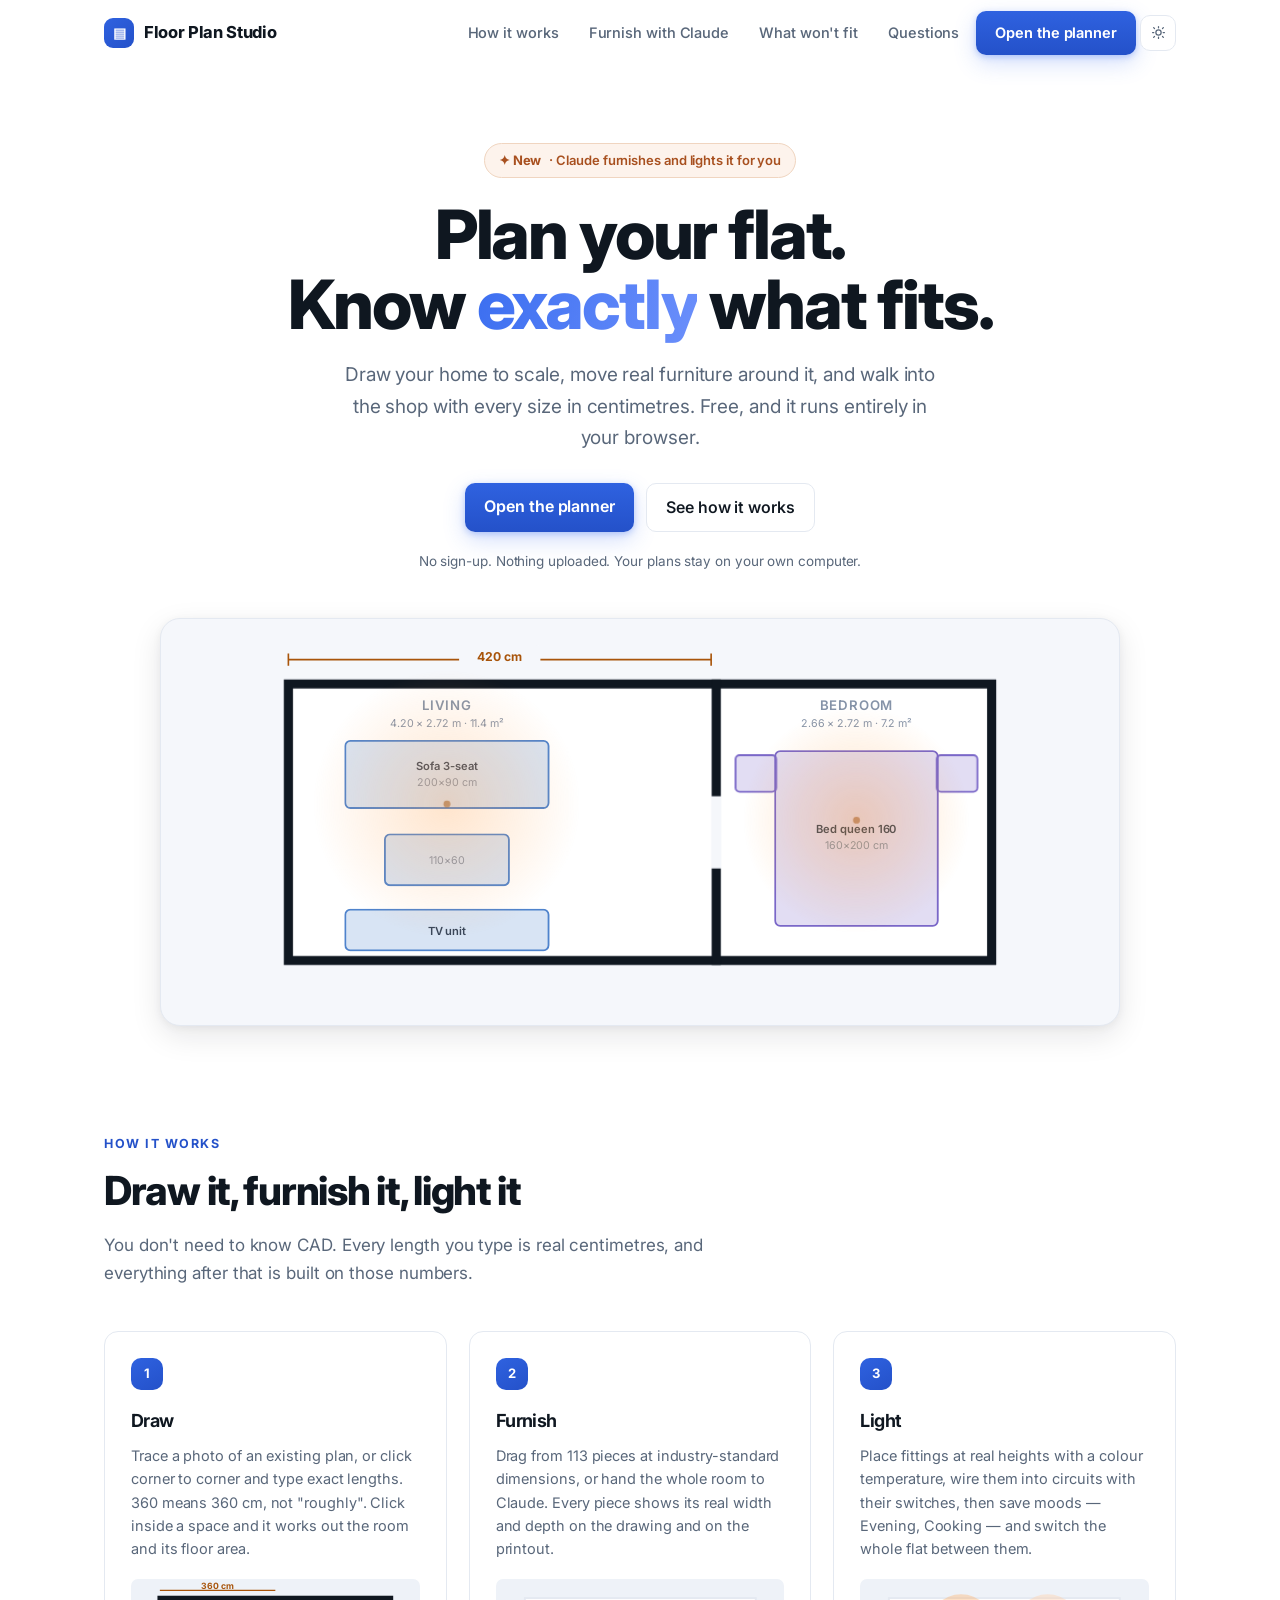
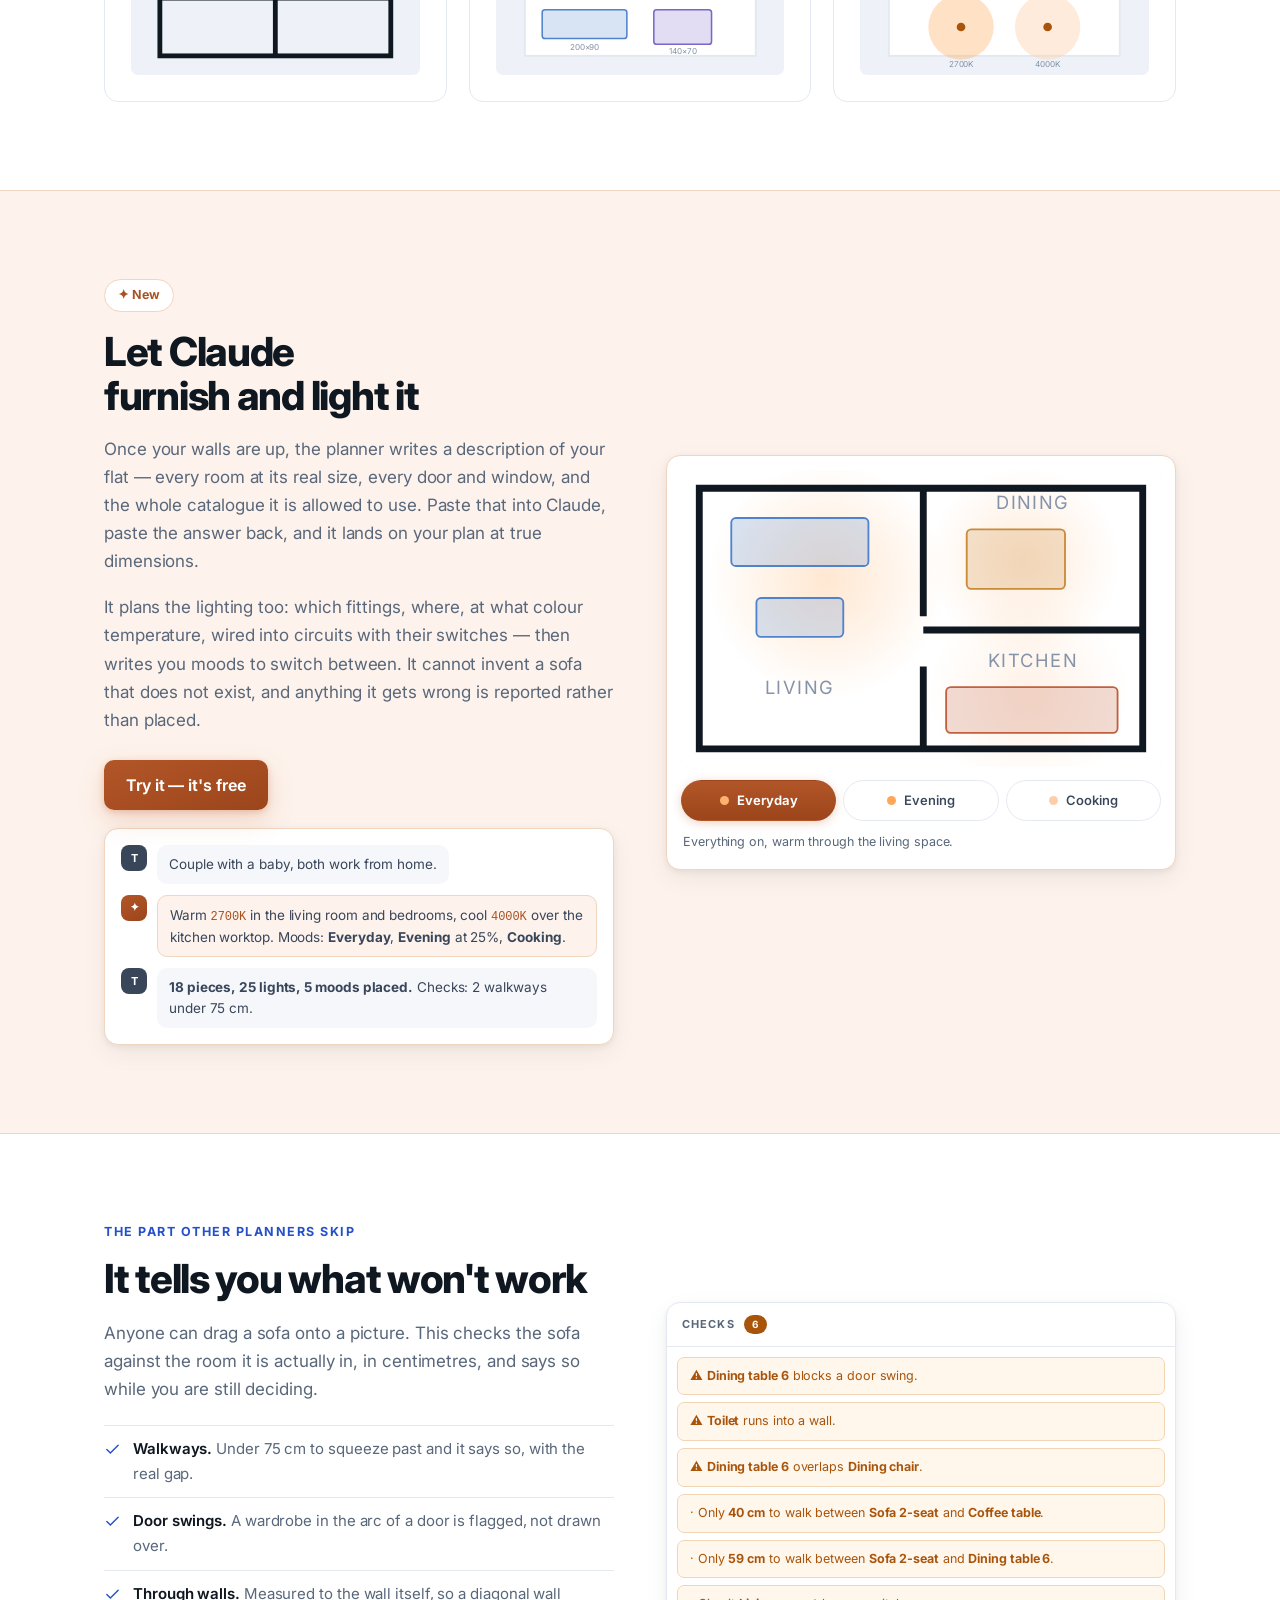
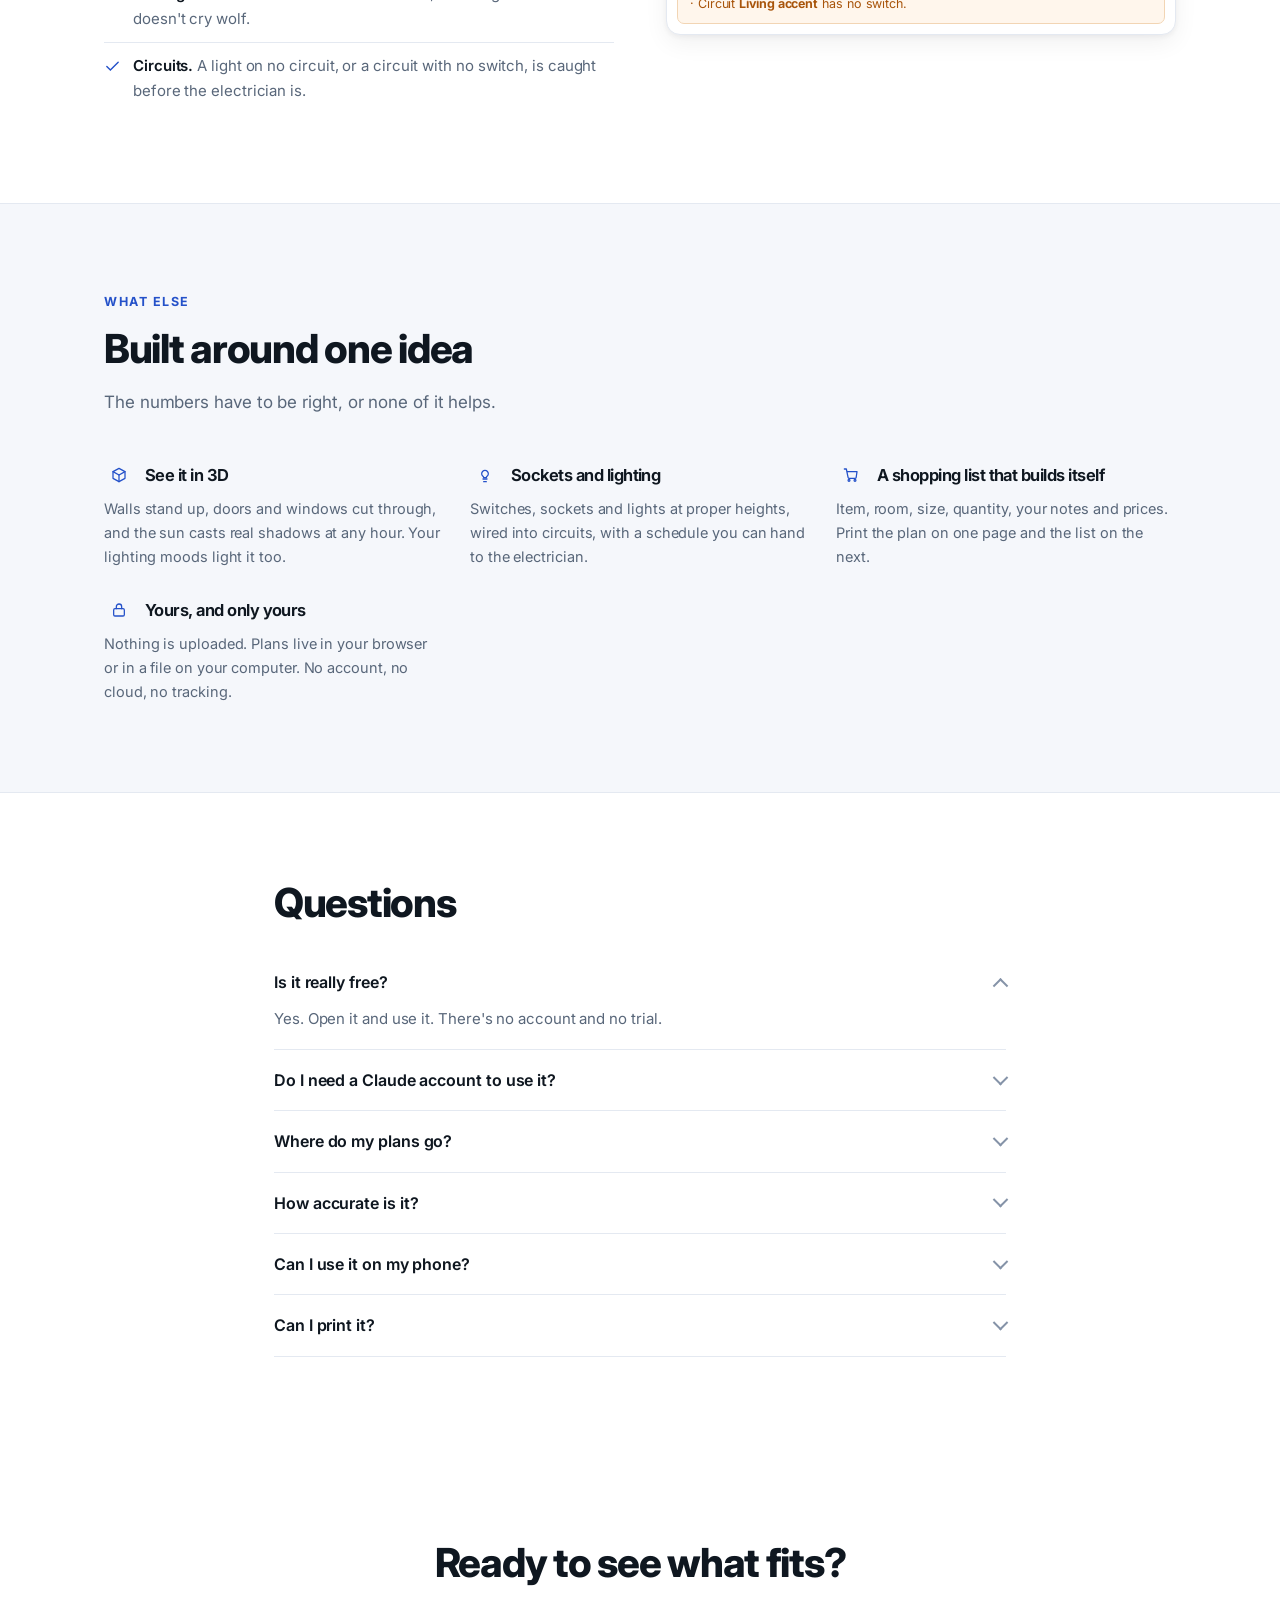
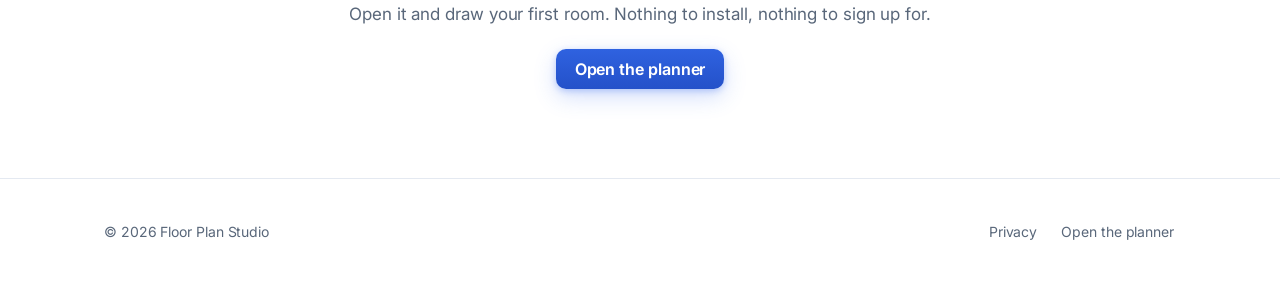
==== index.html @ 61f9cd3a "Home page: un-underline the CTA, drop the proof strip .cta appears three times - once inside the nav" ====
<!DOCTYPE html>
<html lang="en">
<head>
<meta charset="utf-8">
<meta name="viewport" content="width=device-width,initial-scale=1">
<title>Floor Plan Studio — plan your flat and know what fits</title>
<meta name="description" content="Draw your flat to scale, let Claude furnish and light it, and get a shopping list with every size in centimetres. Free, works in your browser, nothing uploaded.">
<link rel="icon" href="data:image/svg+xml,<svg xmlns='http://www.w3.org/2000/svg' viewBox='0 0 32 32'><rect width='32' height='32' rx='7' fill='%233b6ef0'/><path d='M8 9h16M8 16h16M8 23h16' stroke='white' stroke-width='2.4' stroke-linecap='round'/></svg>">
<link rel="preconnect" href="https://fonts.googleapis.com">
<link rel="preconnect" href="https://fonts.gstatic.com" crossorigin>
<link rel="stylesheet" href="https://fonts.googleapis.com/css2?family=Inter:wght@400;500;600;700;800&display=swap">
<style>
  /* ==================================================================
     TOKENS
     ================================================================== */
  :root{
    color-scheme:light;
    --ink:#0f1720; --ink-2:#39465a; --muted:#59677a; --faint:#8593a8;
    --line:#e4e9f1; --line-2:#eef2f7;
    --bg:#ffffff; --panel:#ffffff; --soft:#f5f7fb; --sunk:#eef2f8;
    --accent:#3b6ef0; --accent-2:#6b8ffb; --accent-text:#2451c9;
    --fill-a:#2f62e0; --fill-b:#2451c9; --on-fill:#ffffff;
    --claude:#c86a3a; --claude-2:#e08a54; --claude-text:#a8501f;
    --claude-soft:#fdf3ec; --claude-line:#f0d5c0;
    --cfill-a:#b25628; --cfill-b:#9c451b;
    --warn:#a8540a; --warn-soft:#fff6ec; --warn-line:#f2d5b4;
    --r:14px; --r-sm:10px; --r-xs:7px; --r-lg:20px;
    --sh-1:0 1px 2px rgba(15,23,34,.05);
    --sh-2:0 2px 6px rgba(15,23,34,.06),0 8px 24px rgba(15,23,34,.06);
    --sh-3:0 10px 30px rgba(15,23,34,.10),0 2px 8px rgba(15,23,34,.05);
    /* motion — one rhythm for the whole page */
    --m-fast:140ms; --m-base:260ms; --m-slow:420ms; --m-exit:170ms;
    --e-out:cubic-bezier(.22,.85,.28,1);
    --e-in:cubic-bezier(.55,0,1,.45);
    --e-spring:cubic-bezier(.34,1.4,.5,1);
    /* the kelvin scale the app uses, from its own kelvinRGB() */
    --k2200:255,146,39; --k2700:255,167,87;
    --k3000:255,177,110; --k4000:255,206,166;
  }
  :root[data-theme="dark"]{
    color-scheme:dark;
    --ink:#e9eef6; --ink-2:#b8c4d4; --muted:#95a3b8; --faint:#66748a;
    --line:#242c39; --line-2:#1c232e;
    --bg:#0d1117; --panel:#151b24; --soft:#131a23; --sunk:#0f151d;
    --accent:#5b8cff; --accent-2:#84a8ff; --accent-text:#84a8ff;
    --fill-a:#84a8ff; --fill-b:#5b8cff; --on-fill:#0d1117;
    --claude:#e08a54; --claude-2:#f0a273; --claude-text:#f0a273;
    --claude-soft:#211710; --claude-line:#3d2b1e;
    --cfill-a:#f0a273; --cfill-b:#e08a54;
    --warn:#e0a05c; --warn-soft:#231b12; --warn-line:#3a2c1a;
    --sh-1:0 1px 2px rgba(0,0,0,.4);
    --sh-2:0 2px 6px rgba(0,0,0,.4),0 8px 24px rgba(0,0,0,.34);
    --sh-3:0 10px 30px rgba(0,0,0,.5),0 2px 8px rgba(0,0,0,.35);
  }

  *{box-sizing:border-box}
  html{scroll-behavior:smooth}
  body{margin:0;background:var(--bg);color:var(--ink);
    font:16px/1.65 Inter,ui-sans-serif,-apple-system,BlinkMacSystemFont,"Segoe UI",
         Roboto,Helvetica,Arial,sans-serif;
    -webkit-font-smoothing:antialiased;letter-spacing:-.005em;
    transition:background var(--m-slow) var(--e-out),color var(--m-slow) var(--e-out)}
  .wrap{max-width:1120px;margin:0 auto;padding:0 24px}
  a{color:var(--accent-text)}
  h1,h2,h3{letter-spacing:-.032em;text-wrap:balance;margin:0}
  h2{font-size:clamp(27px,3.6vw,40px);font-weight:780;line-height:1.12}
  .lede{color:var(--muted);max-width:40rem;font-size:17px}

  /* reduced motion: everything still arrives, just instantly */
  @media (prefers-reduced-motion:reduce){
    *,*::before,*::after{animation-duration:.01ms!important;
      animation-iteration-count:1!important;transition-duration:.01ms!important}
    html{scroll-behavior:auto}
  }

  /* ---------- reveal on scroll -------------------------------------
     The hidden state is gated on html.anim, which JS sets only once the
     observer is wired, and a timeout reveals everything regardless. An
     animation must never be able to leave a page blank.               */
  html.anim .rise{opacity:0;transform:translateY(20px);
    transition:opacity var(--m-slow) var(--e-out),transform var(--m-slow) var(--e-out)}
  html.anim .rise.in{opacity:1;transform:none}
  .d1{transition-delay:40ms} .d2{transition-delay:80ms}
  .d3{transition-delay:120ms} .d4{transition-delay:160ms}

  /* ==================================================================
     HEADER
     ================================================================== */
  header{position:sticky;top:0;z-index:30;
    background:color-mix(in srgb,var(--bg) 82%,transparent);
    backdrop-filter:blur(16px) saturate(1.4);
    border-bottom:1px solid transparent;
    transition:border-color var(--m-base) var(--e-out),
               background var(--m-base) var(--e-out)}
  header.stuck{border-bottom-color:var(--line)}
  header .wrap{display:flex;align-items:center;gap:14px;height:66px}
  .brand{display:flex;align-items:center;gap:10px;font-weight:750;font-size:16.5px;
    text-decoration:none;color:var(--ink);letter-spacing:-.02em}
  .brand i{width:30px;height:30px;border-radius:9px;display:grid;place-items:center;
    background:linear-gradient(140deg,var(--fill-a),var(--fill-b));color:var(--on-fill);
    font-style:normal;font-size:14px;
    transition:transform var(--m-base) var(--e-spring)}
  .brand:hover i{transform:rotate(-8deg) scale(1.08)}
  nav{margin-left:auto;display:flex;gap:4px;align-items:center}
  nav a{color:var(--muted);text-decoration:none;padding:9px 13px;border-radius:var(--r-sm);
    font-size:14.5px;font-weight:520;
    transition:background var(--m-fast) var(--e-out),color var(--m-fast) var(--e-out)}
  nav a:hover{background:var(--soft);color:var(--ink)}
  /* .cta is used inside the nav and twice outside it; without this the two
     outside kept the browser's default underline. */
  .cta{background:linear-gradient(180deg,var(--fill-a),var(--fill-b));
    color:var(--on-fill)!important;padding:10px 19px!important;
    border-radius:var(--r-sm)!important;font-weight:640;text-decoration:none;
    box-shadow:0 2px 6px rgba(59,110,240,.3),0 8px 22px rgba(59,110,240,.22);
    transition:transform var(--m-fast) var(--e-out),filter var(--m-fast),
               box-shadow var(--m-fast)}
  .cta:hover{filter:brightness(1.07);transform:translateY(-1px);
    box-shadow:0 4px 10px rgba(59,110,240,.34),0 14px 32px rgba(59,110,240,.28)}
  .cta:active{transform:translateY(0) scale(.98)}
  .themeBtn{border:1px solid var(--line);background:var(--panel);color:var(--muted);
    width:36px;height:36px;border-radius:var(--r-sm);display:grid;place-items:center;
    cursor:pointer;padding:0;flex:none;
    transition:color var(--m-fast) var(--e-out),border-color var(--m-fast) var(--e-out),transform var(--m-fast) var(--e-out)}
  .themeBtn:hover{color:var(--ink);border-color:var(--faint);transform:translateY(-1px)}
  .themeBtn svg{width:15px;height:15px}
  :where(a,button):focus-visible{outline:2px solid var(--accent);outline-offset:3px;
    border-radius:var(--r-xs)}

  /* ==================================================================
     HERO
     ================================================================== */
  .hero{padding:76px 0 20px;text-align:center}
  .eyebrow{display:inline-flex;align-items:center;gap:8px;font-size:13px;font-weight:600;
    color:var(--claude-text);background:var(--claude-soft);
    border:1px solid var(--claude-line);padding:6px 14px;border-radius:100px;
    margin-bottom:22px;text-decoration:none;
    transition:transform var(--m-fast) var(--e-out)}
  .eyebrow:hover{transform:translateY(-1px)}
  .eyebrow b{color:var(--claude-text)}
  .hero h1{font-size:clamp(38px,6.4vw,68px);line-height:1.02;font-weight:800;
    margin-bottom:20px}
  .hero h1 em{font-style:normal;
    background:linear-gradient(105deg,var(--accent),var(--accent-2));
    -webkit-background-clip:text;background-clip:text;color:transparent}
  .hero p.sub{font-size:19px;color:var(--muted);max-width:37rem;margin:0 auto 30px}
  .btns{display:flex;gap:12px;justify-content:center;flex-wrap:wrap}
  .ghost{border:1px solid var(--line);padding:10px 19px;border-radius:var(--r-sm);
    text-decoration:none;color:var(--ink);font-weight:560;background:var(--panel);
    transition:border-color var(--m-fast) var(--e-out),transform var(--m-fast) var(--e-out)}
  .ghost:hover{border-color:var(--faint);transform:translateY(-1px)}
  .note{font-size:13.5px;color:var(--muted);margin-top:18px}

  /* the drawing. aspect-ratio reserves the box before paint: no CLS */
  .shot{margin:46px auto 0;max-width:960px;border-radius:var(--r-lg);
    border:1px solid var(--line);background:var(--soft);overflow:hidden;
    box-shadow:var(--sh-3);aspect-ratio:940/400}
  .shot svg{display:block;width:100%;height:100%}

  /* ==================================================================
     THE SELF-DRAWING PLAN
     Elements are visible by default; the animations only run when JS
     adds .play, and each uses fill-mode both so the delay holds the
     from-state. No .play, no JS, or reduced motion -> finished drawing.
     Only transform, opacity and stroke-dashoffset are animated.
     ================================================================== */
  #plan .wall{fill:none;stroke:var(--ink);stroke-width:9;stroke-linecap:square;
    stroke-linejoin:miter}
  #plan .room{fill:var(--panel)}
  #plan .lbl{font:600 13px Inter,sans-serif;fill:var(--faint);letter-spacing:.06em}
  #plan .dim{font:700 12px Inter,sans-serif;fill:var(--warn)}
  #plan .sz{font:400 10.5px Inter,sans-serif;fill:var(--faint)}
  #plan .nm{font:600 11px Inter,sans-serif;fill:var(--ink-2)}
  #plan .pool{mix-blend-mode:multiply}
  :root[data-theme="dark"] #plan .pool{mix-blend-mode:screen;opacity:.55}

  #plan.play .wall{stroke-dasharray:100;stroke-dashoffset:100;
    animation:draw .9s var(--e-out) forwards}
  #plan.play #roomLayer{animation:fade .5s var(--e-out) .75s both}
  #plan.play #labelLayer>*{animation:fade .4s var(--e-out) both}
  #plan.play #furnLayer>*{animation:drop .5s var(--e-spring) both}
  #plan.play #lightLayer{animation:fade .9s var(--e-out) 4s both}
  #plan.play #dimLayer{animation:fade .5s var(--e-out) 5.4s both}
  #plan.play #dimLine{stroke-dasharray:100;stroke-dashoffset:100;
    animation:draw .7s var(--e-out) 5.4s forwards}
  @keyframes draw{to{stroke-dashoffset:0}}
  @keyframes fade{from{opacity:0}to{opacity:1}}
  @keyframes drop{from{opacity:0;transform:translateY(-14px) scale(.96)}
                  to{opacity:1;transform:none}}

  /* ==================================================================
     SECTIONS
     ================================================================== */
  section{padding:88px 0}
  .head{max-width:38rem;margin-bottom:44px}
  .head h2{margin-bottom:14px}
  .kicker{font-size:12.5px;font-weight:700;letter-spacing:.12em;text-transform:uppercase;
    color:var(--accent-text);margin-bottom:14px}

  /* three acts */
  .acts{display:grid;grid-template-columns:repeat(3,1fr);gap:22px}
  @media (max-width:900px){.acts{grid-template-columns:1fr}}
  .act{background:var(--panel);border:1px solid var(--line);border-radius:var(--r);
    padding:26px;transition:transform var(--m-base) var(--e-out),
    box-shadow var(--m-base) var(--e-out),border-color var(--m-base) var(--e-out)}
  .act:hover{transform:translateY(-4px);box-shadow:var(--sh-2);border-color:var(--accent-2)}
  .act .n{width:32px;height:32px;border-radius:10px;display:grid;place-items:center;
    font-size:13px;font-weight:700;margin-bottom:16px;
    background:linear-gradient(150deg,var(--fill-a),var(--fill-b));color:var(--on-fill)}
  .act h3{font-size:18px;font-weight:680;margin-bottom:8px}
  .act p{margin:0;color:var(--muted);font-size:14.5px;line-height:1.62}
  .act svg.mini{width:100%;height:96px;margin-top:18px;display:block;
    border-radius:var(--r-xs);background:var(--sunk)}

  /* ==================================================================
     CLAUDE
     ================================================================== */
  .claudeWrap{background:var(--claude-soft);
    border-top:1px solid var(--claude-line);border-bottom:1px solid var(--claude-line)}
  .cGrid{display:grid;grid-template-columns:1fr 1fr;gap:52px;align-items:center}
  @media (max-width:900px){.cGrid{grid-template-columns:1fr;gap:34px}}
  .cbadge{display:inline-flex;align-items:center;gap:8px;font-size:12.5px;font-weight:680;
    color:var(--claude-text);background:var(--panel);border:1px solid var(--claude-line);
    padding:5px 13px;border-radius:100px;margin-bottom:18px}
  .ccta{background:linear-gradient(160deg,var(--cfill-a),var(--cfill-b));
    color:var(--on-fill);padding:12px 22px;border-radius:var(--r-sm);font-weight:650;
    text-decoration:none;display:inline-block;
    box-shadow:0 2px 6px rgba(200,106,58,.3),0 10px 26px rgba(200,106,58,.22);
    transition:filter var(--m-fast) var(--e-out),transform var(--m-fast) var(--e-out),box-shadow var(--m-fast) var(--e-out)}
  .ccta:hover{filter:brightness(1.06);transform:translateY(-2px);
    box-shadow:0 4px 10px rgba(200,106,58,.32),0 16px 34px rgba(200,106,58,.28)}
  .ccta:active{transform:translateY(0) scale(.98)}

  /* mood switcher */
  .moodBox{background:var(--panel);border:1px solid var(--claude-line);
    border-radius:var(--r);padding:14px;box-shadow:var(--sh-2)}
  .moodPlan{border-radius:var(--r-xs);overflow:hidden;background:var(--sunk);
    aspect-ratio:420/260}
  .moodPlan svg{display:block;width:100%;height:100%}
  .moods{display:flex;gap:7px;margin-top:13px;flex-wrap:wrap}
  .mood{flex:1;min-width:96px;min-height:40px;border:1px solid var(--line);
    background:var(--panel);color:var(--ink-2);border-radius:100px;
    padding:9px 14px;font:inherit;font-size:13px;font-weight:560;cursor:pointer;
    display:flex;align-items:center;justify-content:center;gap:8px;
    transition:background var(--m-fast) var(--e-out),border-color var(--m-fast) var(--e-out),color var(--m-fast) var(--e-out),transform var(--m-fast) var(--e-out),box-shadow var(--m-fast) var(--e-out)}
  .mood:hover{border-color:var(--claude-line);transform:translateY(-1px)}
  .mood:active{transform:translateY(0) scale(.97)}
  .mood .dot{width:9px;height:9px;border-radius:50%;flex:none;
    transition:background var(--m-base) var(--e-out)}
  .mood[aria-pressed="true"]{border-color:transparent;color:var(--on-fill);font-weight:660;
    background:linear-gradient(180deg,var(--cfill-a),var(--cfill-b));
    box-shadow:0 2px 10px rgba(200,106,58,.3)}
  .moodNote{font-size:12.5px;color:var(--muted);margin:11px 2px 2px;min-height:1.5em}
  /* the pools crossfade between moods - colour and opacity only */
  #moodPlan .pool{transition:fill var(--m-base) var(--e-out),
                             opacity var(--m-base) var(--e-out);
                  mix-blend-mode:multiply}
  :root[data-theme="dark"] #moodPlan .pool{mix-blend-mode:screen}

  /* chat sample */
  .chat{background:var(--panel);border:1px solid var(--claude-line);
    border-radius:var(--r);padding:16px;box-shadow:var(--sh-2);
    font-size:13.5px;line-height:1.55;margin-top:18px}
  .msg{display:flex;gap:10px;margin-bottom:11px}
  .msg:last-child{margin-bottom:0}
  .av{width:26px;height:26px;border-radius:8px;flex:none;display:grid;place-items:center;
    font-size:11px;font-style:normal;font-weight:700}
  .av.u{background:var(--ink-2);color:var(--bg)}
  .av.c{color:var(--on-fill)}
  .av.c{background:linear-gradient(150deg,var(--cfill-a),var(--cfill-b))}
  .bub{background:var(--soft);border-radius:10px;padding:9px 12px;color:var(--ink-2)}
  .msg.c .bub{background:var(--claude-soft);border:1px solid var(--claude-line)}
  .bub code{font-family:ui-monospace,Menlo,monospace;font-size:12px;color:var(--claude-text)}

  /* ==================================================================
     CHECKS
     ================================================================== */
  .checkGrid{display:grid;grid-template-columns:1fr 1fr;gap:52px;align-items:center}
  @media (max-width:900px){.checkGrid{grid-template-columns:1fr;gap:32px}}
  .panelDemo{background:var(--panel);border:1px solid var(--line);border-radius:var(--r);
    overflow:hidden;box-shadow:var(--sh-2)}
  .panelDemo .bar{display:flex;align-items:center;gap:9px;padding:12px 15px;
    border-bottom:1px solid var(--line);font-size:11px;font-weight:700;
    letter-spacing:.1em;text-transform:uppercase;color:var(--muted)}
  .panelDemo .cnt{background:var(--warn);color:var(--on-fill);border-radius:100px;
    padding:1px 8px;font-size:10px;letter-spacing:0}
  .panelDemo .list{padding:10px}
  .wrow{background:var(--warn-soft);border:1px solid var(--warn-line);color:var(--warn);
    border-radius:var(--r-xs);padding:9px 12px;font-size:12.5px;margin-bottom:7px;
    line-height:1.5;transition:transform var(--m-fast) var(--e-out)}
  .wrow:last-child{margin-bottom:0}
  .wrow:hover{transform:translateX(3px)}
  .wrow b{font-weight:680}
  .checkList{list-style:none;padding:0;margin:22px 0 0}
  .checkList li{display:flex;gap:12px;padding:11px 0;border-top:1px solid var(--line);
    color:var(--muted);font-size:15px}
  .checkList li svg{width:17px;height:17px;flex:none;color:var(--accent-text);margin-top:4px}
  .checkList b{color:var(--ink);font-weight:620}

  /* ==================================================================
     FEATURES / FAQ / FOOTER
     ================================================================== */
  .feats{display:grid;grid-template-columns:repeat(auto-fit,minmax(250px,1fr));gap:26px}
  .feat h3{display:flex;align-items:center;gap:11px;font-size:16.5px;font-weight:660;
    margin-bottom:7px}
  .feat .ic{width:30px;height:30px;border-radius:9px;background:var(--soft);
    display:grid;place-items:center;color:var(--accent-text);flex:none;
    transition:transform var(--m-base) var(--e-spring)}
  .feat:hover .ic{transform:scale(1.12) rotate(-6deg)}
  .feat .ic svg{width:16px;height:16px;display:block}
  .feat p{margin:0;color:var(--muted);font-size:14.5px}

  .alt{background:var(--soft);border-top:1px solid var(--line);
    border-bottom:1px solid var(--line)}
  .faq details{border-bottom:1px solid var(--line);padding:17px 0}
  .faq summary{cursor:pointer;font-weight:620;list-style:none;display:flex;
    justify-content:space-between;gap:16px;align-items:center;
    transition:color var(--m-fast)}
  .faq summary:hover{color:var(--accent-text)}
  .faq summary::-webkit-details-marker{display:none}
  .faq summary::after{content:"";width:9px;height:9px;flex:none;
    border-right:2px solid var(--faint);border-bottom:2px solid var(--faint);
    transform:rotate(45deg) translate(-2px,-2px);
    transition:transform var(--m-base) var(--e-out)}
  .faq details[open] summary::after{transform:rotate(-135deg) translate(-3px,-3px)}
  .faq p{color:var(--muted);margin:12px 0 0;font-size:15px;max-width:52rem}

  .final{text-align:center;padding:96px 0}
  .final h2{margin-bottom:14px}
  footer{border-top:1px solid var(--line);padding:34px 0;color:var(--muted);font-size:14px}
  footer .wrap{display:flex;gap:20px;flex-wrap:wrap;align-items:center}
  footer a{color:var(--muted);text-decoration:none;transition:color var(--m-fast);
    padding:7px 2px;display:inline-block}   /* 23px tall was a mean target */
  footer a:hover{color:var(--ink)}
  footer .sp{flex:1}
  @media (max-width:700px){
    nav a:not(.cta){display:none}
    .hero{padding:48px 0 12px}
    section{padding:64px 0}
  }
</style>
</head>
<body>

<header id="hdr"><div class="wrap">
  <a class="brand" href="#top"><i>&#9636;</i>Floor Plan Studio</a>
  <nav>
    <a href="#how">How it works</a>
    <a href="#claude">Furnish with Claude</a>
    <a href="#checks">What won't fit</a>
    <a href="#faq">Questions</a>
    <a class="cta" href="app.html">Open the planner</a>
    <button class="themeBtn" id="themeBtn" title="Switch theme" aria-label="Switch theme">
      <svg viewBox="0 0 24 24" fill="none" stroke="currentColor" stroke-width="2"
           stroke-linecap="round" aria-hidden="true"><circle cx="12" cy="12" r="4.2"/>
        <path d="M12 2.5v2M12 19.5v2M4.2 4.2l1.4 1.4M18.4 18.4l1.4 1.4M2.5 12h2M19.5 12h2M4.2 19.8l1.4-1.4M18.4 5.6l1.4-1.4"/></svg>
    </button>
  </nav>
</div></header>

<div id="top" class="wrap hero">
  <a class="eyebrow" href="#claude"><b>&#10022; New</b> &middot; Claude furnishes and lights it for you</a>
  <h1>Plan your flat.<br>Know <em>exactly</em> what fits.</h1>
  <p class="sub">Draw your home to scale, move real furniture around it, and walk into the
     shop with every size in centimetres. Free, and it runs entirely in your browser.</p>
  <div class="btns">
    <a class="cta" href="app.html">Open the planner</a>
    <a class="ghost" href="#how">See how it works</a>
  </div>
  <p class="note">No sign-up. Nothing uploaded. Your plans stay on your own computer.</p>

  <div class="shot">
    <svg id="plan" viewBox="0 0 940 400" role="img"
         aria-label="A floor plan drawing itself: two rooms, furniture, then the lights coming on">
      <defs>
        <!-- light falls off; a flat disc reads as a stain -->
        <radialGradient id="gWarm">
          <stop offset="0%"   stop-color="rgb(var(--k2700))" stop-opacity=".30"/>
          <stop offset="55%"  stop-color="rgb(var(--k2700))" stop-opacity=".14"/>
          <stop offset="100%" stop-color="rgb(var(--k2700))" stop-opacity="0"/>
        </radialGradient>
        <radialGradient id="gCandle">
          <stop offset="0%"   stop-color="rgb(var(--k2200))" stop-opacity=".28"/>
          <stop offset="55%"  stop-color="rgb(var(--k2200))" stop-opacity=".13"/>
          <stop offset="100%" stop-color="rgb(var(--k2200))" stop-opacity="0"/>
        </radialGradient>
      </defs>

      <g id="roomLayer">
        <rect class="room" x="124" y="64" width="416" height="272"/>
        <rect class="room" x="550" y="64" width="266" height="272"/>
      </g>

      <g id="furnLayer">
        <g><rect x="180" y="120" width="200" height="66" rx="5"
             fill="rgba(79,131,204,.22)" stroke="#4f83cc" stroke-width="1.8"/>
           <text class="nm" x="280" y="149" text-anchor="middle">Sofa 3-seat</text>
           <text class="sz" x="280" y="164" text-anchor="middle">200&#215;90 cm</text></g>
        <g><rect x="219" y="212" width="122" height="50" rx="5"
             fill="rgba(79,131,204,.22)" stroke="#4f83cc" stroke-width="1.8"/>
           <text class="sz" x="280" y="241" text-anchor="middle">110&#215;60</text></g>
        <g><rect x="180" y="286" width="200" height="40" rx="5"
             fill="rgba(79,131,204,.22)" stroke="#4f83cc" stroke-width="1.8"/>
           <text class="nm" x="280" y="311" text-anchor="middle">TV unit</text></g>
        <g><rect x="603" y="130" width="160" height="172" rx="5"
             fill="rgba(122,103,200,.22)" stroke="#7a67c8" stroke-width="1.8"/>
           <text class="nm" x="683" y="211" text-anchor="middle">Bed queen 160</text>
           <text class="sz" x="683" y="226" text-anchor="middle">160&#215;200 cm</text></g>
        <g><rect x="564" y="134" width="40" height="36" rx="4"
             fill="rgba(122,103,200,.22)" stroke="#7a67c8" stroke-width="1.8"/></g>
        <g><rect x="762" y="134" width="40" height="36" rx="4"
             fill="rgba(122,103,200,.22)" stroke="#7a67c8" stroke-width="1.8"/></g>
      </g>

      <g id="wallLayer">
        <path class="wall" pathLength="100"
              d="M124 64 H816 V336 H124 Z"/>
        <path class="wall" pathLength="100"
              d="M545 64 V170 M545 250 V336"/>
      </g>

      <g id="labelLayer">
        <g><text class="lbl" x="280" y="90" text-anchor="middle">LIVING</text>
           <text class="sz" x="280" y="106" text-anchor="middle">4.20 &#215; 2.72 m &middot; 11.4 m&#178;</text></g>
        <g><text class="lbl" x="683" y="90" text-anchor="middle">BEDROOM</text>
           <text class="sz" x="683" y="106" text-anchor="middle">2.66 &#215; 2.72 m &middot; 7.2 m&#178;</text></g>
      </g>

      <g id="lightLayer">
        <circle class="pool" cx="280" cy="182" r="132" fill="url(#gWarm)"/>
        <circle class="pool" cx="683" cy="198" r="112" fill="url(#gCandle)"/>
        <g fill="var(--warn)" opacity=".5">
          <circle cx="280" cy="182" r="3.4"/><circle cx="683" cy="198" r="3.4"/>
        </g>
      </g>

      <g id="dimLayer">
        <g stroke="var(--warn)" fill="var(--warn)">
          <path id="dimLine" pathLength="100" d="M124 40 H540" stroke-width="1.6" fill="none"/>
          <path d="M124 34 V46 M540 34 V46" stroke-width="1.6"/>
        </g>
        <rect x="292" y="26" width="80" height="20" rx="4" fill="var(--soft)"/>
        <text class="dim" id="dimText" x="332" y="41" text-anchor="middle">420 cm</text>
      </g>
    </svg>
  </div>
</div>

<section id="how"><div class="wrap">
  <div class="head rise">
    <div class="kicker">How it works</div>
    <h2>Draw it, furnish it, light it</h2>
    <p class="lede">You don't need to know CAD. Every length you type is real
       centimetres, and everything after that is built on those numbers.</p>
  </div>
  <div class="acts">
    <div class="act rise">
      <div class="n">1</div>
      <h3>Draw</h3>
      <p>Trace a photo of an existing plan, or click corner to corner and type exact
         lengths. 360 means 360&nbsp;cm, not "roughly". Click inside a space and it
         works out the room and its floor area.</p>
      <svg class="mini" viewBox="0 0 300 96" aria-hidden="true">
        <rect x="30" y="18" width="240" height="60" fill="none"
              stroke="var(--ink)" stroke-width="5"/>
        <path d="M150 18 V78" stroke="var(--ink)" stroke-width="5"/>
        <path d="M30 10 H150" stroke="var(--warn)" stroke-width="1.4"/>
        <text x="90" y="8" text-anchor="middle" font-size="9"
              fill="var(--warn)" font-weight="700">360 cm</text>
      </svg>
    </div>
    <div class="act rise d1">
      <div class="n">2</div>
      <h3>Furnish</h3>
      <p>Drag from 113 pieces at industry-standard dimensions, or hand the whole room
         to Claude. Every piece shows its real width and depth on the drawing and on
         the printout.</p>
      <svg class="mini" viewBox="0 0 300 96" aria-hidden="true">
        <rect x="30" y="18" width="240" height="60" fill="var(--panel)"
              stroke="var(--line)" stroke-width="2"/>
        <rect x="48" y="30" width="88" height="30" rx="3"
              fill="rgba(79,131,204,.22)" stroke="#4f83cc" stroke-width="1.6"/>
        <rect x="164" y="30" width="60" height="36" rx="3"
              fill="rgba(122,103,200,.22)" stroke="#7a67c8" stroke-width="1.6"/>
        <text x="92" y="72" text-anchor="middle" font-size="8.5"
              fill="var(--faint)">200&#215;90</text>
        <text x="194" y="76" text-anchor="middle" font-size="8.5"
              fill="var(--faint)">140&#215;70</text>
      </svg>
    </div>
    <div class="act rise d2">
      <div class="n">3</div>
      <h3>Light</h3>
      <p>Place fittings at real heights with a colour temperature, wire them into
         circuits with their switches, then save moods &mdash; Evening, Cooking &mdash;
         and switch the whole flat between them.</p>
      <svg class="mini" viewBox="0 0 300 96" aria-hidden="true">
        <rect x="30" y="18" width="240" height="60" fill="var(--panel)"
              stroke="var(--line)" stroke-width="2"/>
        <circle cx="105" cy="48" r="34" fill="rgba(var(--k2700),.34)"/>
        <circle cx="195" cy="48" r="34" fill="rgba(var(--k4000),.40)"/>
        <circle cx="105" cy="48" r="4.5" fill="var(--warn)"/>
        <circle cx="195" cy="48" r="4.5" fill="var(--warn)"/>
        <text x="105" y="90" text-anchor="middle" font-size="8.5" fill="var(--faint)">2700K</text>
        <text x="195" y="90" text-anchor="middle" font-size="8.5" fill="var(--faint)">4000K</text>
      </svg>
    </div>
  </div>
</div></section>

<section id="claude" class="claudeWrap"><div class="wrap">
  <div class="cGrid">
    <div class="rise">
      <span class="cbadge">&#10022; New</span>
      <h2>Let Claude furnish and light it</h2>
      <p class="lede" style="margin:16px 0 18px">Once your walls are up, the planner
        writes a description of your flat &mdash; every room at its real size, every
        door and window, and the whole catalogue it is allowed to use. Paste that into
        Claude, paste the answer back, and it lands on your plan at true dimensions.</p>
      <p class="lede" style="margin:0 0 26px">It plans the lighting too: which fittings,
        where, at what colour temperature, wired into circuits with their switches
        &mdash; then writes you moods to switch between. It cannot invent a sofa that
        does not exist, and anything it gets wrong is reported rather than placed.</p>
      <a class="ccta" href="app.html">Try it &mdash; it's free</a>
      <div class="chat">
        <div class="msg"><i class="av u">T</i><div class="bub">
          Couple with a baby, both work from home.</div></div>
        <div class="msg c"><i class="av c">&#10022;</i><div class="bub">
          Warm <code>2700K</code> in the living room and bedrooms, cool
          <code>4000K</code> over the kitchen worktop. Moods: <b>Everyday</b>,
          <b>Evening</b> at 25%, <b>Cooking</b>.</div></div>
        <div class="msg"><i class="av u">T</i><div class="bub">
          <b>18 pieces, 25 lights, 5 moods placed.</b> Checks: 2 walkways under
          75&nbsp;cm.</div></div>
      </div>
    </div>

    <div class="moodBox rise d2">
      <div class="moodPlan">
        <svg id="moodPlan" viewBox="0 0 420 260" role="img"
             aria-label="The same plan under three lighting moods">
          <rect x="0" y="0" width="420" height="260" fill="var(--panel)"/>
          <defs>
            <radialGradient id="mLiving"><stop offset="0%" stop-color="var(--zc)" stop-opacity=".9"/>
              <stop offset="55%" stop-color="var(--zc)" stop-opacity=".42"/>
              <stop offset="100%" stop-color="var(--zc)" stop-opacity="0"/></radialGradient>
            <radialGradient id="mDining"><stop offset="0%" stop-color="var(--zc)" stop-opacity=".9"/>
              <stop offset="55%" stop-color="var(--zc)" stop-opacity=".42"/>
              <stop offset="100%" stop-color="var(--zc)" stop-opacity="0"/></radialGradient>
            <radialGradient id="mKitchen"><stop offset="0%" stop-color="var(--zc)" stop-opacity=".9"/>
              <stop offset="55%" stop-color="var(--zc)" stop-opacity=".42"/>
              <stop offset="100%" stop-color="var(--zc)" stop-opacity="0"/></radialGradient>
          </defs>
          <g id="mPools">
            <circle class="pool" data-zone="living"  cx="128" cy="96"  r="104" fill="url(#mLiving)"/>
            <circle class="pool" data-zone="dining"  cx="300" cy="80"  r="84"  fill="url(#mDining)"/>
            <circle class="pool" data-zone="kitchen" cx="304" cy="196" r="88"  fill="url(#mKitchen)"/>
          </g>
          <g fill="none" stroke="var(--ink)" stroke-width="6">
            <path d="M16 16 H404 V244 H16 Z"/>
            <path d="M212 16 V128 M212 172 V244"/>
            <path d="M212 140 H404"/>
          </g>
          <g fill="rgba(79,131,204,.22)" stroke="#4f83cc" stroke-width="1.6">
            <rect x="44" y="42" width="120" height="42" rx="4"/>
            <rect x="66" y="112" width="76" height="34" rx="4"/>
          </g>
          <g fill="rgba(201,138,58,.22)" stroke="#c98a3a" stroke-width="1.6">
            <rect x="250" y="52" width="86" height="52" rx="4"/>
          </g>
          <g fill="rgba(192,96,63,.22)" stroke="#c0603f" stroke-width="1.6">
            <rect x="232" y="190" width="150" height="40" rx="4"/>
          </g>
          <g font="600 9px Inter,sans-serif" fill="var(--faint)" letter-spacing=".08em">
            <text x="104" y="196" text-anchor="middle">LIVING</text>
            <text x="308" y="34" text-anchor="middle">DINING</text>
            <text x="308" y="172" text-anchor="middle">KITCHEN</text>
          </g>
        </svg>
      </div>
      <div class="moods" role="group" aria-label="Lighting mood">
        <button class="mood" data-mood="everyday" aria-pressed="true">
          <span class="dot"></span>Everyday</button>
        <button class="mood" data-mood="evening" aria-pressed="false">
          <span class="dot"></span>Evening</button>
        <button class="mood" data-mood="cooking" aria-pressed="false">
          <span class="dot"></span>Cooking</button>
      </div>
      <p class="moodNote" id="moodNote" aria-live="polite">
        Everything on, warm through the living space.</p>
    </div>
  </div>
</div></section>

<section id="checks"><div class="wrap">
  <div class="checkGrid">
    <div class="rise">
      <div class="kicker">The part other planners skip</div>
      <h2>It tells you what won't work</h2>
      <p class="lede">Anyone can drag a sofa onto a picture. This checks the sofa
         against the room it is actually in, in centimetres, and says so while you
         are still deciding.</p>
      <ul class="checkList">
        <li><svg viewBox="0 0 24 24" fill="none" stroke="currentColor" stroke-width="2"
              stroke-linecap="round" aria-hidden="true"><path d="M20 6 9 17l-5-5"/></svg>
          <span><b>Walkways.</b> Under 75&nbsp;cm to squeeze past and it says so,
          with the real gap.</span></li>
        <li><svg viewBox="0 0 24 24" fill="none" stroke="currentColor" stroke-width="2"
              stroke-linecap="round" aria-hidden="true"><path d="M20 6 9 17l-5-5"/></svg>
          <span><b>Door swings.</b> A wardrobe in the arc of a door is flagged, not
          drawn over.</span></li>
        <li><svg viewBox="0 0 24 24" fill="none" stroke="currentColor" stroke-width="2"
              stroke-linecap="round" aria-hidden="true"><path d="M20 6 9 17l-5-5"/></svg>
          <span><b>Through walls.</b> Measured to the wall itself, so a diagonal wall
          doesn't cry wolf.</span></li>
        <li><svg viewBox="0 0 24 24" fill="none" stroke="currentColor" stroke-width="2"
              stroke-linecap="round" aria-hidden="true"><path d="M20 6 9 17l-5-5"/></svg>
          <span><b>Circuits.</b> A light on no circuit, or a circuit with no switch,
          is caught before the electrician is.</span></li>
      </ul>
    </div>
    <div class="panelDemo rise d2">
      <div class="bar">Checks <span class="cnt">6</span></div>
      <div class="list">
        <div class="wrow">&#9888; <b>Dining table 6</b> blocks a door swing.</div>
        <div class="wrow">&#9888; <b>Toilet</b> runs into a wall.</div>
        <div class="wrow">&#9888; <b>Dining table 6</b> overlaps <b>Dining chair</b>.</div>
        <div class="wrow">&middot; Only <b>40 cm</b> to walk between <b>Sofa 2-seat</b>
          and <b>Coffee table</b>.</div>
        <div class="wrow">&middot; Only <b>59 cm</b> to walk between <b>Sofa 2-seat</b>
          and <b>Dining table 6</b>.</div>
        <div class="wrow">&middot; Circuit <b>Living accent</b> has no switch.</div>
      </div>
    </div>
  </div>
</div></section>

<section class="alt"><div class="wrap">
  <div class="head rise">
    <div class="kicker">What else</div>
    <h2>Built around one idea</h2>
    <p class="lede">The numbers have to be right, or none of it helps.</p>
  </div>
  <div class="feats">
    <div class="feat rise"><h3><span class="ic"><svg viewBox="0 0 24 24" fill="none"
        stroke="currentColor" stroke-width="1.9" stroke-linecap="round"
        stroke-linejoin="round" aria-hidden="true"><path d="M12 2 3 7v10l9 5 9-5V7z"/>
        <path d="M3 7l9 5 9-5"/><path d="M12 12v10"/></svg></span>See it in 3D</h3>
      <p>Walls stand up, doors and windows cut through, and the sun casts real shadows
         at any hour. Your lighting moods light it too.</p></div>
    <div class="feat rise d1"><h3><span class="ic"><svg viewBox="0 0 24 24" fill="none"
        stroke="currentColor" stroke-width="1.9" stroke-linecap="round"
        stroke-linejoin="round" aria-hidden="true"><path d="M9 18h6"/><path d="M10 22h4"/>
        <path d="M15.1 14a5 5 0 1 0-6.2 0c.6.5 1.1 1.2 1.1 2h4c0-.8.5-1.5 1.1-2z"/></svg>
        </span>Sockets and lighting</h3>
      <p>Switches, sockets and lights at proper heights, wired into circuits, with a
         schedule you can hand to the electrician.</p></div>
    <div class="feat rise d2"><h3><span class="ic"><svg viewBox="0 0 24 24" fill="none"
        stroke="currentColor" stroke-width="1.9" stroke-linecap="round"
        stroke-linejoin="round" aria-hidden="true"><circle cx="9" cy="20" r="1.4"/>
        <circle cx="18" cy="20" r="1.4"/>
        <path d="M2 3h3l2.6 12.4a2 2 0 0 0 2 1.6h8.2a2 2 0 0 0 2-1.6L21 7H6"/></svg>
        </span>A shopping list that builds itself</h3>
      <p>Item, room, size, quantity, your notes and prices. Print the plan on one page
         and the list on the next.</p></div>
    <div class="feat rise d3"><h3><span class="ic"><svg viewBox="0 0 24 24" fill="none"
        stroke="currentColor" stroke-width="1.9" stroke-linecap="round"
        stroke-linejoin="round" aria-hidden="true"><rect x="4" y="10" width="16"
        height="11" rx="2"/><path d="M8 10V7a4 4 0 0 1 8 0v3"/></svg></span>Yours,
        and only yours</h3>
      <p>Nothing is uploaded. Plans live in your browser or in a file on your computer.
         No account, no cloud, no tracking.</p></div>
  </div>
</div></section>

<section id="faq"><div class="wrap" style="max-width:780px">
  <div class="head rise" style="margin-bottom:26px"><h2>Questions</h2></div>
  <div class="faq">
    <details open class="rise"><summary>Is it really free?</summary>
      <p>Yes. Open it and use it. There's no account and no trial.</p></details>
    <details class="rise d1"><summary>Do I need a Claude account to use it?</summary>
      <p>No. Drawing and furnishing by hand needs nothing at all. The Claude feature
         writes you a prompt to paste in wherever you use Claude, and reads the answer
         back &mdash; the planner itself never talks to a server.</p></details>
    <details class="rise d2"><summary>Where do my plans go?</summary>
      <p>Into your own browser's storage, and into files you save yourself. Nothing is
         sent anywhere &mdash; the page has no way to upload anything.</p></details>
    <details class="rise d3"><summary>How accurate is it?</summary>
      <p>As accurate as the numbers you give it. Calibrate a photo carefully, or type
         real tape-measure lengths, and it's exact. Always measure before buying
         something expensive.</p></details>
    <details class="rise"><summary>Can I use it on my phone?</summary>
      <p>You can view and adjust a plan, and pinch to zoom in 3D. Drawing a flat from
         scratch is much easier on a laptop.</p></details>
    <details class="rise d1"><summary>Can I print it?</summary>
      <p>Yes &mdash; the plan on one page, your shopping list on the next, then a room
         schedule and an electrical schedule. Or export a PNG.</p></details>
  </div>
</div></section>

<div class="wrap final">
  <h2>Ready to see what fits?</h2>
  <p class="lede" style="margin:14px auto 28px">Open it and draw your first room.
     Nothing to install, nothing to sign up for.</p>
  <a class="cta" href="app.html">Open the planner</a>
</div>

<footer><div class="wrap">
  <span>&copy; <span id="yr">2026</span> Floor Plan Studio</span>
  <span class="sp"></span>
  <a href="privacy.html">Privacy</a>
  <a href="app.html">Open the planner</a>
</div></footer>

<script>
document.getElementById("yr").textContent=new Date().getFullYear();

const reduced = matchMedia("(prefers-reduced-motion: reduce)").matches;

/* ---- theme, remembered, defaulting to the operating system ---------- */
const TK="fp-theme";
const setTheme=t=>{ document.documentElement.setAttribute("data-theme",t);
  try{ localStorage.setItem(TK,t); }catch(e){} };
try{
  const saved=localStorage.getItem(TK);
  setTheme(saved || (matchMedia("(prefers-color-scheme: dark)").matches?"dark":"light"));
}catch(e){ setTheme("light"); }
document.getElementById("themeBtn").onclick=()=>setTheme(
  document.documentElement.getAttribute("data-theme")==="dark"?"light":"dark");

/* ---- header hairline appears once you leave the top ----------------- */
const hdr=document.getElementById("hdr");
addEventListener("scroll",()=>hdr.classList.toggle("stuck",scrollY>8),{passive:true});

/* ---- the hero plan draws itself -------------------------------------
   Adding .play is the only thing that starts it, and each step's
   animation carries its own from-state. Without JS, or under reduced
   motion, the drawing is simply already finished.                      */
const plan=document.getElementById("plan");
if(plan && !reduced){
  // stagger the pieces that arrive in sequence, 40ms apart
  [...document.querySelectorAll("#labelLayer>*")].forEach((el,i)=>
    el.style.animationDelay=(1.4+i*0.04)+"s");
  [...document.querySelectorAll("#furnLayer>*")].forEach((el,i)=>
    el.style.animationDelay=(2.1+i*0.04)+"s");
  requestAnimationFrame(()=>plan.classList.add("play"));
  // the dimension counts up as its line draws
  const dt=document.getElementById("dimText");
  setTimeout(()=>{
    const end=420, t0=performance.now(), dur=700;
    const settle=()=>{ dt.textContent=end+" cm"; };
    const tick=now=>{ const p=Math.min(1,(now-t0)/dur);
      dt.textContent=Math.round(end*(1-Math.pow(1-p,3)))+" cm";
      if(p<1) requestAnimationFrame(tick); else settle(); };
    requestAnimationFrame(tick);
    setTimeout(settle,dur+250);        // a measurement must end up correct
  },5400);
}

/* ---- reveal on scroll, once, and never able to hide the page -------- */
const rise=[...document.querySelectorAll(".rise")];
const showAll=()=>rise.forEach(el=>el.classList.add("in"));
if(!reduced && "IntersectionObserver" in window && rise.length){
  document.documentElement.classList.add("anim");
  const io=new IntersectionObserver(es=>es.forEach(e=>{
    if(e.isIntersecting){ e.target.classList.add("in"); io.unobserve(e.target); }
  }),{rootMargin:"0px 0px -10% 0px"});
  rise.forEach(el=>io.observe(el));
  setTimeout(showAll,1800);                    // a backgrounded tab may never call back
  addEventListener("load",()=>setTimeout(showAll,600));
}else showAll();

/* ---- mood switcher ---------------------------------------------------
   The same three zones relit. Colours are the app's own kelvin values,
   so warm and cool read identically on both. Only fill and opacity
   change; clicking mid-transition simply re-targets.                   */
const K={2200:"255,146,39",2700:"255,167,87",3000:"255,177,110",4000:"255,206,166"};
const MOODS={
  everyday:{note:"Everything on, warm through the living space.",
    zones:{living:[2700,.30],dining:[3000,.28],kitchen:[4000,.30]}},
  evening: {note:"Low and warm. Kitchen off, dining down to 40%.",
    zones:{living:[2200,.34],dining:[2200,.20],kitchen:[2700,0]}},
  cooking: {note:"Cool light on the worktop, the rest kept low.",
    zones:{living:[2700,.08],dining:[3000,.16],kitchen:[4000,.42]}}
};
const pools=[...document.querySelectorAll("#mPools .pool")];
const moodBtns=[...document.querySelectorAll(".mood")];
function setMood(name){
  const m=MOODS[name]; if(!m) return;
  for(const p of pools){
    const [k,a]=m.zones[p.dataset.zone]||[2700,0];
    const grad=p.previousElementSibling ? null : null;   // colour lives on the stops
    const id=p.getAttribute("fill").match(/#(\w+)/)[1];
    document.getElementById(id).style.setProperty("--zc","rgb("+K[k]+")");
    p.style.opacity=a;
  }
  document.getElementById("moodNote").textContent=m.note;
  for(const b of moodBtns){
    const on=b.dataset.mood===name;
    b.setAttribute("aria-pressed",on?"true":"false");
    const [k,a]=m.zones[b.dataset.mood==="cooking"?"kitchen":
                        b.dataset.mood==="evening"?"living":"dining"]||[2700,.3];
    b.querySelector(".dot").style.background="rgb("+K[k]+")";
  }
}
moodBtns.forEach(b=>b.addEventListener("click",()=>setMood(b.dataset.mood)));
setMood("everyday");
</script>
</body>
</html>
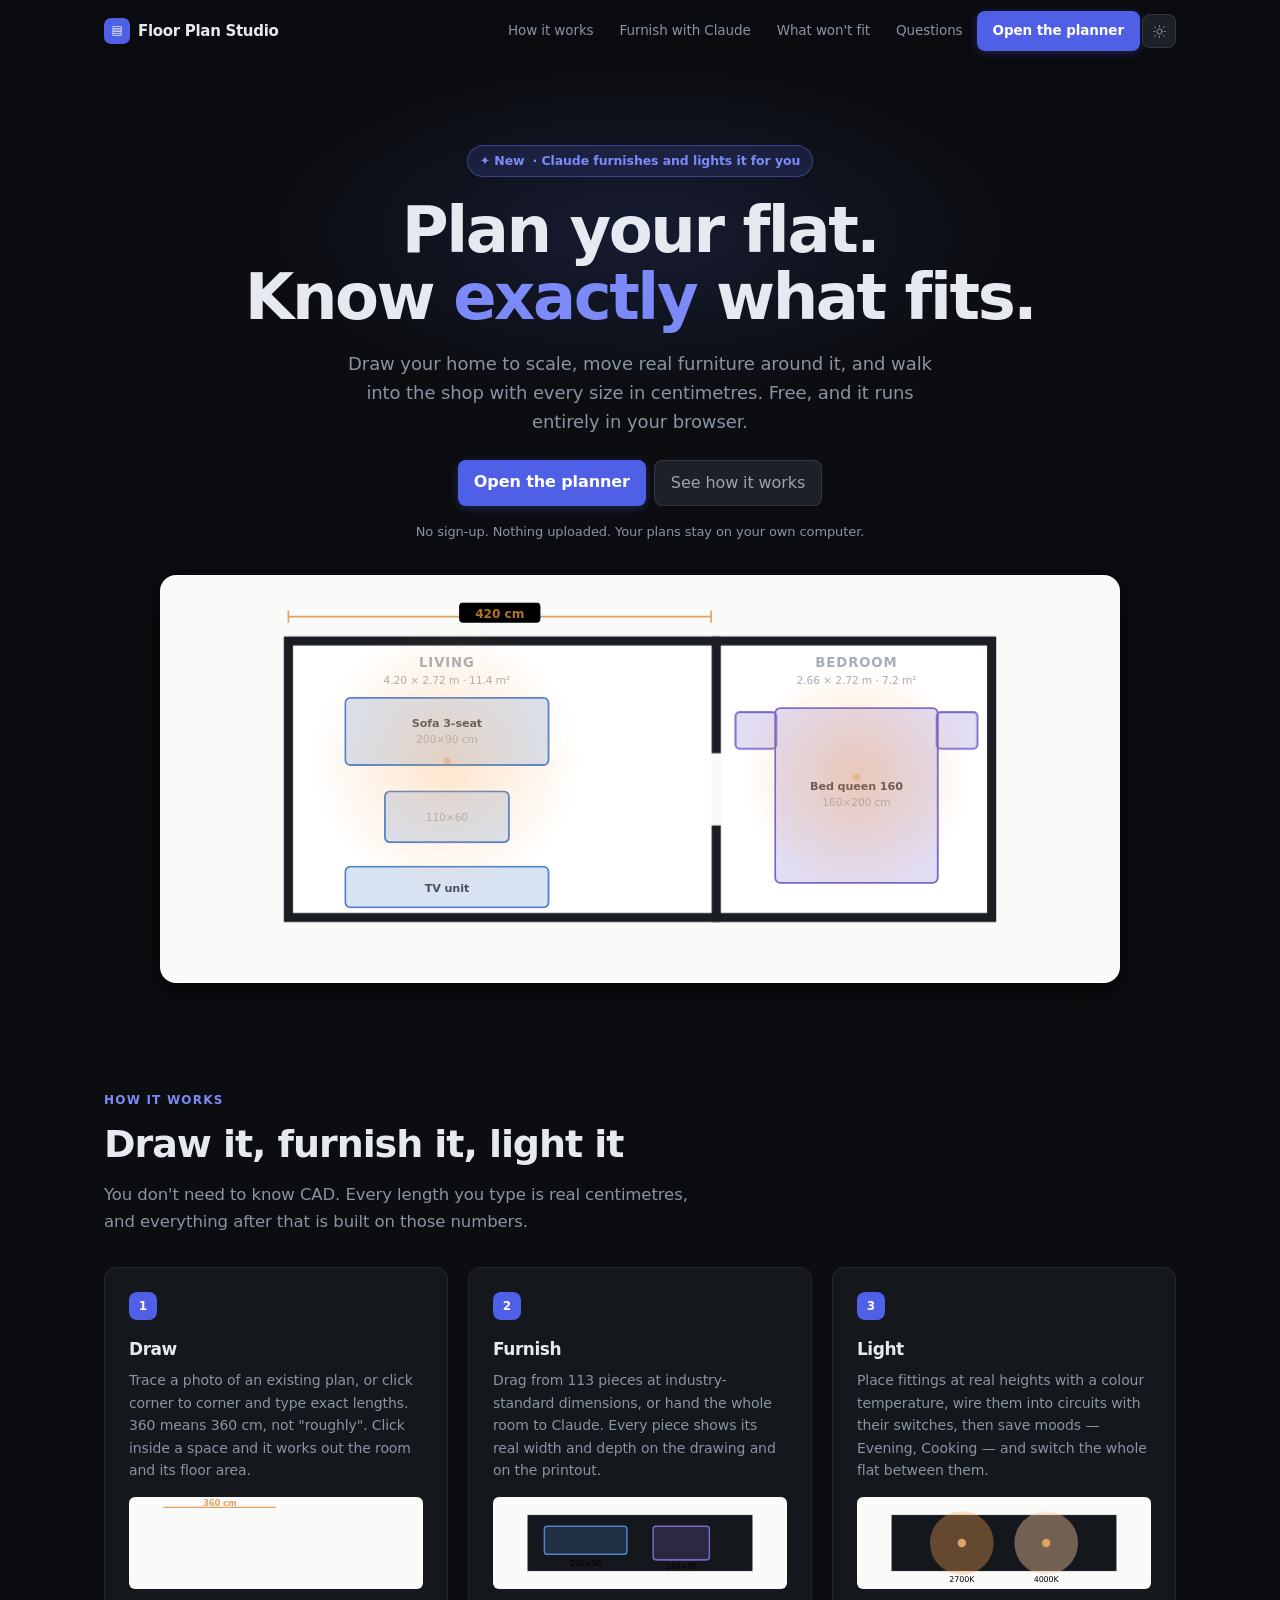
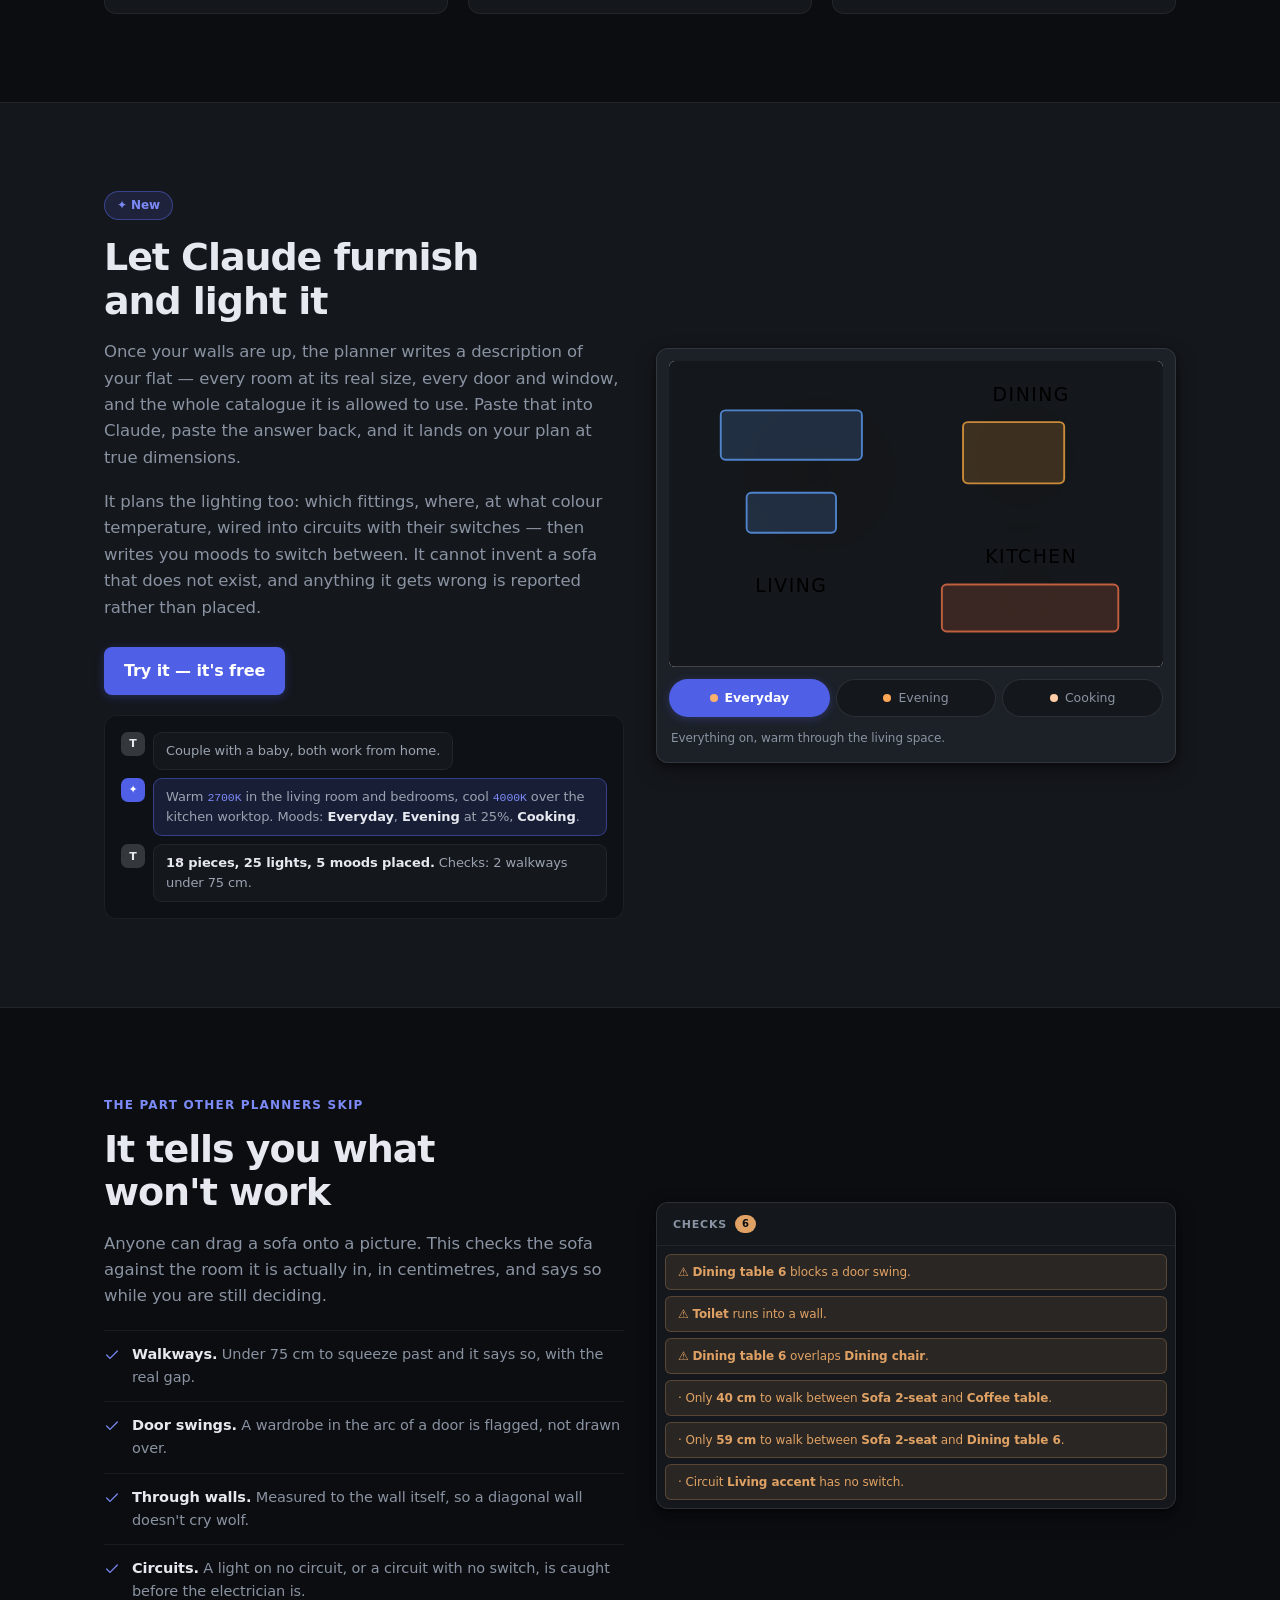
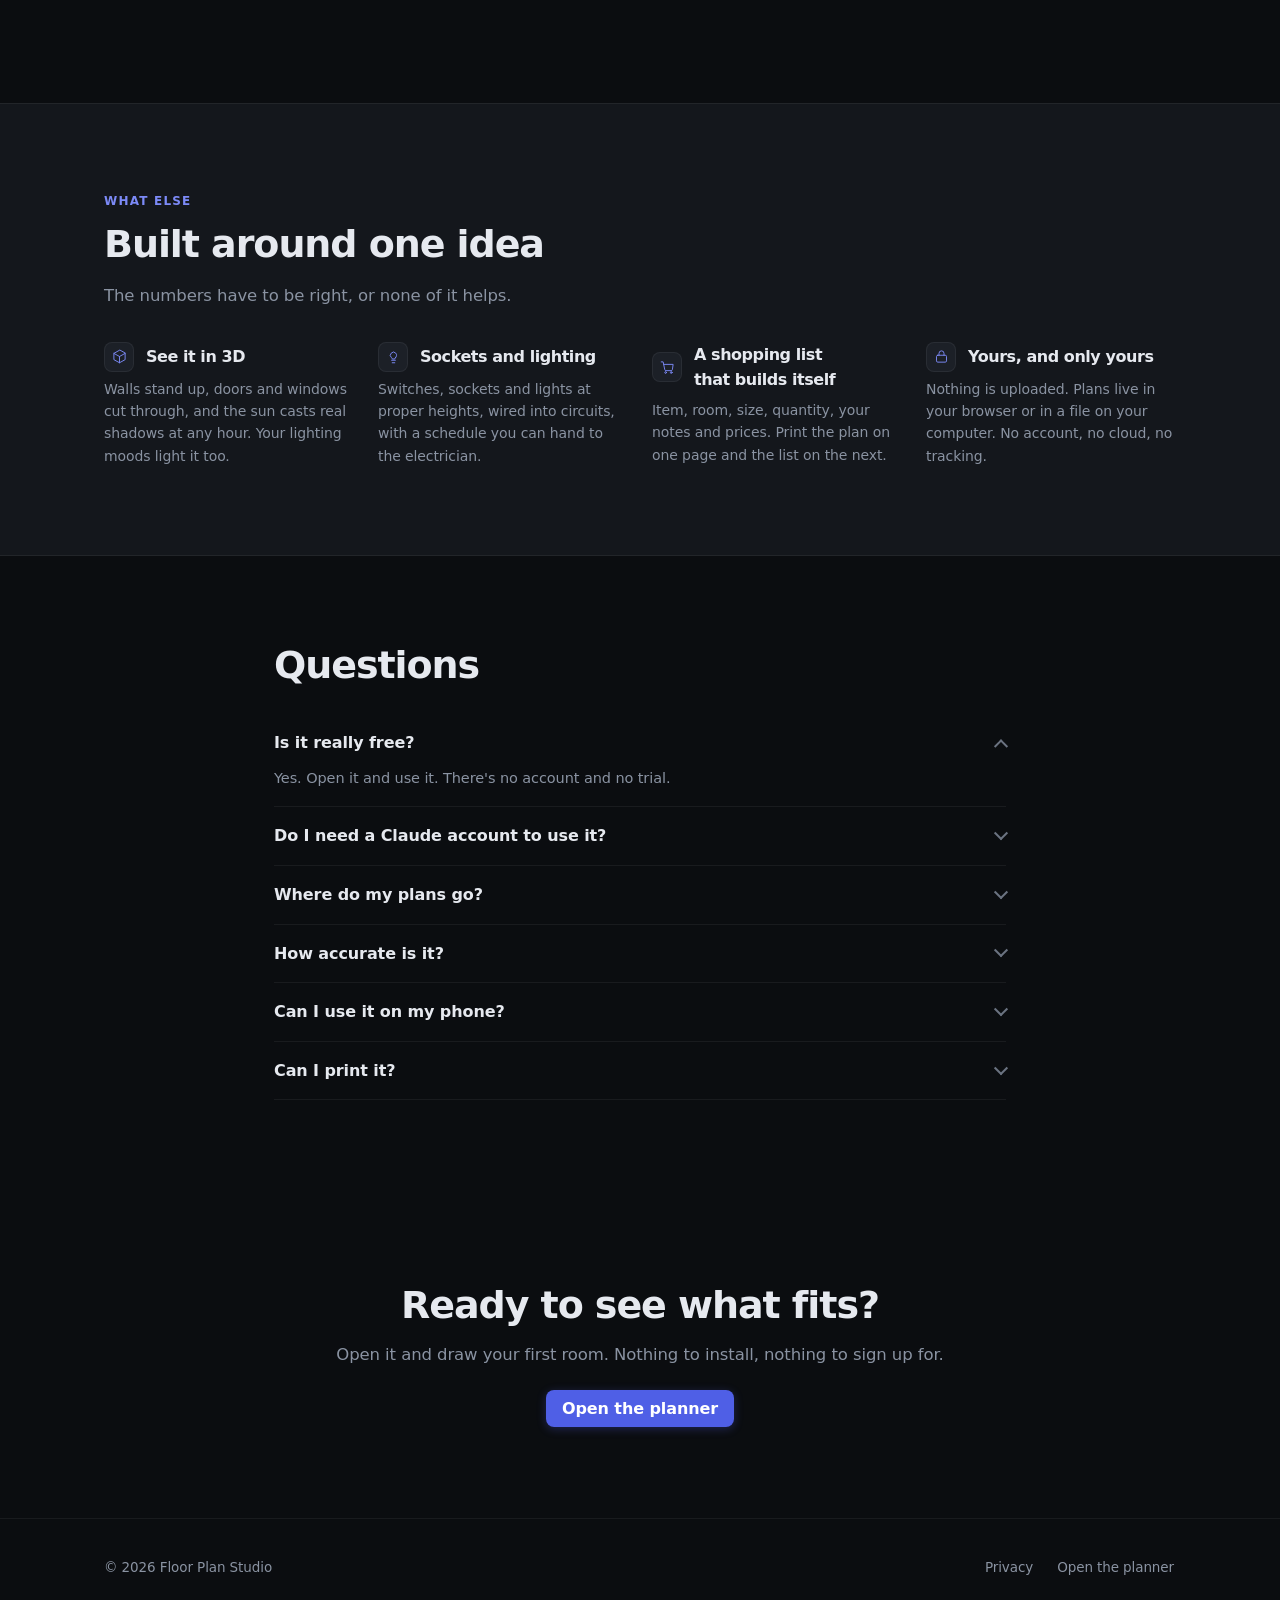
==== commit b4e221ba: "Give the home page the editor's design language The last home page rebuild restructured everything b" ====
--- a/index.html
+++ b/index.html
@@ -6,335 +6,308 @@
 <title>Floor Plan Studio — plan your flat and know what fits</title>
 <meta name="description" content="Draw your flat to scale, let Claude furnish and light it, and get a shopping list with every size in centimetres. Free, works in your browser, nothing uploaded.">
 <link rel="icon" href="data:image/svg+xml,<svg xmlns='http://www.w3.org/2000/svg' viewBox='0 0 32 32'><rect width='32' height='32' rx='7' fill='%233b6ef0'/><path d='M8 9h16M8 16h16M8 23h16' stroke='white' stroke-width='2.4' stroke-linecap='round'/></svg>">
-<link rel="preconnect" href="https://fonts.googleapis.com">
-<link rel="preconnect" href="https://fonts.gstatic.com" crossorigin>
-<link rel="stylesheet" href="https://fonts.googleapis.com/css2?family=Inter:wght@400;500;600;700;800&display=swap">
 <style>
   /* ==================================================================
-     TOKENS
+     TOKENS — the same system the editor uses, so the site and the tool
+     read as one product. Dark by default; light is a remembered choice.
      ================================================================== */
   :root{
-    color-scheme:light;
-    --ink:#0f1720; --ink-2:#39465a; --muted:#59677a; --faint:#8593a8;
-    --line:#e4e9f1; --line-2:#eef2f7;
-    --bg:#ffffff; --panel:#ffffff; --soft:#f5f7fb; --sunk:#eef2f8;
-    --accent:#3b6ef0; --accent-2:#6b8ffb; --accent-text:#2451c9;
-    --fill-a:#2f62e0; --fill-b:#2451c9; --on-fill:#ffffff;
-    --claude:#c86a3a; --claude-2:#e08a54; --claude-text:#a8501f;
-    --claude-soft:#fdf3ec; --claude-line:#f0d5c0;
-    --cfill-a:#b25628; --cfill-b:#9c451b;
-    --warn:#a8540a; --warn-soft:#fff6ec; --warn-line:#f2d5b4;
-    --r:14px; --r-sm:10px; --r-xs:7px; --r-lg:20px;
-    --sh-1:0 1px 2px rgba(15,23,34,.05);
-    --sh-2:0 2px 6px rgba(15,23,34,.06),0 8px 24px rgba(15,23,34,.06);
-    --sh-3:0 10px 30px rgba(15,23,34,.10),0 2px 8px rgba(15,23,34,.05);
-    /* motion — one rhythm for the whole page */
-    --m-fast:140ms; --m-base:260ms; --m-slow:420ms; --m-exit:170ms;
-    --e-out:cubic-bezier(.22,.85,.28,1);
-    --e-in:cubic-bezier(.55,0,1,.45);
-    --e-spring:cubic-bezier(.34,1.4,.5,1);
-    /* the kelvin scale the app uses, from its own kelvinRGB() */
+    color-scheme:dark;
+    --app:#0B0D10; --panel:#14171C; --raised:#1C2027; --sunk:#0E1116;
+    --line:rgba(255,255,255,.06); --line-2:rgba(255,255,255,.10);
+    --line-3:rgba(255,255,255,.16);
+    --fg:#E6E9EF; --fg-2:#9BA3B0; --fg-3:#8A93A2; --fg-4:#6B7381;
+    --accent:#4F5FE6; --accent-2:#7C8AF7; --accent-ink:#FFFFFF;
+    --accent-wash:rgba(91,108,240,.15); --accent-line:rgba(91,108,240,.45);
+    --warn:#E0A264; --warn-wash:rgba(224,162,100,.11); --warn-line:rgba(224,162,100,.26);
+    --err:#E8806E;  --err-wash:rgba(232,128,110,.11);  --err-line:rgba(232,128,110,.26);
+    --ok:#5FC08A;
+    --paper:#FAFAF8;
+    --sh-1:0 1px 2px rgba(0,0,0,.45);
+    --sh-2:0 2px 6px rgba(0,0,0,.4),0 8px 20px rgba(0,0,0,.34);
+    --sh-3:0 10px 34px rgba(0,0,0,.5),0 3px 10px rgba(0,0,0,.36);
+    --r:12px; --r-sm:8px; --r-xs:6px; --r-lg:16px;
+    --s1:4px; --s2:8px; --s3:12px; --s4:16px; --s5:20px; --s6:24px; --s8:32px;
+    --enter:cubic-bezier(.16,1,.3,1);
+    --exit:cubic-bezier(.4,0,.2,1);
+    --spring:cubic-bezier(.34,1.56,.5,1);
+    --t-in:200ms; --t-out:120ms; --t-slow:420ms;
     --k2200:255,146,39; --k2700:255,167,87;
     --k3000:255,177,110; --k4000:255,206,166;
   }
-  :root[data-theme="dark"]{
-    color-scheme:dark;
-    --ink:#e9eef6; --ink-2:#b8c4d4; --muted:#95a3b8; --faint:#66748a;
-    --line:#242c39; --line-2:#1c232e;
-    --bg:#0d1117; --panel:#151b24; --soft:#131a23; --sunk:#0f151d;
-    --accent:#5b8cff; --accent-2:#84a8ff; --accent-text:#84a8ff;
-    --fill-a:#84a8ff; --fill-b:#5b8cff; --on-fill:#0d1117;
-    --claude:#e08a54; --claude-2:#f0a273; --claude-text:#f0a273;
-    --claude-soft:#211710; --claude-line:#3d2b1e;
-    --cfill-a:#f0a273; --cfill-b:#e08a54;
-    --warn:#e0a05c; --warn-soft:#231b12; --warn-line:#3a2c1a;
-    --sh-1:0 1px 2px rgba(0,0,0,.4);
-    --sh-2:0 2px 6px rgba(0,0,0,.4),0 8px 24px rgba(0,0,0,.34);
-    --sh-3:0 10px 30px rgba(0,0,0,.5),0 2px 8px rgba(0,0,0,.35);
+  :root[data-theme="light"]{
+    color-scheme:light;
+    --app:#FFFFFF; --panel:#FFFFFF; --raised:#F7F9FC; --sunk:#F2F5F9;
+    --line:rgba(12,18,28,.09); --line-2:rgba(12,18,28,.14); --line-3:rgba(12,18,28,.22);
+    --fg:#0F1720; --fg-2:#4A5563; --fg-3:#5F6875; --fg-4:#828B99;
+    --accent:#3E4FD8; --accent-2:#4453D6;
+    --accent-wash:rgba(62,79,216,.08); --accent-line:rgba(62,79,216,.3);
+    --warn:#9A5A12; --warn-wash:rgba(154,90,18,.07); --warn-line:rgba(154,90,18,.2);
+    --err:#B33B2A;  --err-wash:rgba(179,59,42,.06);  --err-line:rgba(179,59,42,.18);
+    --ok:#12794E;
+    --sh-1:0 1px 2px rgba(12,18,28,.06);
+    --sh-2:0 2px 6px rgba(12,18,28,.07),0 8px 20px rgba(12,18,28,.06);
+    --sh-3:0 10px 34px rgba(12,18,28,.11),0 3px 10px rgba(12,18,28,.06);
   }
-
-  *{box-sizing:border-box}
-  html{scroll-behavior:smooth}
-  body{margin:0;background:var(--bg);color:var(--ink);
-    font:16px/1.65 Inter,ui-sans-serif,-apple-system,BlinkMacSystemFont,"Segoe UI",
-         Roboto,Helvetica,Arial,sans-serif;
-    -webkit-font-smoothing:antialiased;letter-spacing:-.005em;
-    transition:background var(--m-slow) var(--e-out),color var(--m-slow) var(--e-out)}
-  .wrap{max-width:1120px;margin:0 auto;padding:0 24px}
-  a{color:var(--accent-text)}
-  h1,h2,h3{letter-spacing:-.032em;text-wrap:balance;margin:0}
-  h2{font-size:clamp(27px,3.6vw,40px);font-weight:780;line-height:1.12}
-  .lede{color:var(--muted);max-width:40rem;font-size:17px}
-
-  /* reduced motion: everything still arrives, just instantly */
   @media (prefers-reduced-motion:reduce){
     *,*::before,*::after{animation-duration:.01ms!important;
       animation-iteration-count:1!important;transition-duration:.01ms!important}
-    html{scroll-behavior:auto}
+    html{scroll-behavior:auto!important}
   }
 
-  /* ---------- reveal on scroll -------------------------------------
-     The hidden state is gated on html.anim, which JS sets only once the
-     observer is wired, and a timeout reveals everything regardless. An
-     animation must never be able to leave a page blank.               */
-  html.anim .rise{opacity:0;transform:translateY(20px);
-    transition:opacity var(--m-slow) var(--e-out),transform var(--m-slow) var(--e-out)}
+  *{box-sizing:border-box}
+  html{scroll-behavior:smooth}
+  body{margin:0;background:var(--app);color:var(--fg);
+    font:16px/1.6 ui-sans-serif,system-ui,-apple-system,BlinkMacSystemFont,
+         "Segoe UI",Roboto,"Helvetica Neue",sans-serif;
+    -webkit-font-smoothing:antialiased;letter-spacing:-.006em;
+    transition:background var(--t-slow) var(--enter),color var(--t-slow) var(--enter)}
+  .wrap{max-width:1120px;margin:0 auto;padding:0 var(--s6)}
+  a{color:var(--accent-2)}
+  h1,h2,h3{letter-spacing:-.028em;text-wrap:balance;margin:0}
+  h2{font-size:clamp(26px,3.4vw,38px);font-weight:700;line-height:1.14}
+  .lede{color:var(--fg-3);max-width:40rem;font-size:16.5px}
+  .tnum{font-variant-numeric:tabular-nums}
+
+  html.anim .rise{opacity:0;transform:translateY(18px);
+    transition:opacity var(--t-slow) var(--enter),transform var(--t-slow) var(--enter)}
   html.anim .rise.in{opacity:1;transform:none}
   .d1{transition-delay:40ms} .d2{transition-delay:80ms}
   .d3{transition-delay:120ms} .d4{transition-delay:160ms}
 
-  /* ==================================================================
-     HEADER
-     ================================================================== */
+  /* ---------- header ---------- */
   header{position:sticky;top:0;z-index:30;
-    background:color-mix(in srgb,var(--bg) 82%,transparent);
+    background:color-mix(in srgb,var(--app) 84%,transparent);
+    -webkit-backdrop-filter:blur(16px) saturate(1.4);
     backdrop-filter:blur(16px) saturate(1.4);
     border-bottom:1px solid transparent;
-    transition:border-color var(--m-base) var(--e-out),
-               background var(--m-base) var(--e-out)}
+    transition:border-color var(--t-in) var(--enter),background var(--t-in) var(--enter)}
   header.stuck{border-bottom-color:var(--line)}
-  header .wrap{display:flex;align-items:center;gap:14px;height:66px}
-  .brand{display:flex;align-items:center;gap:10px;font-weight:750;font-size:16.5px;
-    text-decoration:none;color:var(--ink);letter-spacing:-.02em}
-  .brand i{width:30px;height:30px;border-radius:9px;display:grid;place-items:center;
-    background:linear-gradient(140deg,var(--fill-a),var(--fill-b));color:var(--on-fill);
-    font-style:normal;font-size:14px;
-    transition:transform var(--m-base) var(--e-spring)}
+  header .wrap{display:flex;align-items:center;gap:var(--s3);height:62px}
+  .brand{display:flex;align-items:center;gap:var(--s2);font-weight:620;font-size:15px;
+    text-decoration:none;color:var(--fg);letter-spacing:-.02em}
+  .brand i{width:26px;height:26px;border-radius:7px;display:grid;place-items:center;
+    background:var(--accent);color:var(--accent-ink);font-style:normal;font-size:12px;
+    transition:transform var(--t-in) var(--spring)}
   .brand:hover i{transform:rotate(-8deg) scale(1.08)}
-  nav{margin-left:auto;display:flex;gap:4px;align-items:center}
-  nav a{color:var(--muted);text-decoration:none;padding:9px 13px;border-radius:var(--r-sm);
-    font-size:14.5px;font-weight:520;
-    transition:background var(--m-fast) var(--e-out),color var(--m-fast) var(--e-out)}
-  nav a:hover{background:var(--soft);color:var(--ink)}
-  /* .cta is used inside the nav and twice outside it; without this the two
-     outside kept the browser's default underline. */
-  .cta{background:linear-gradient(180deg,var(--fill-a),var(--fill-b));
-    color:var(--on-fill)!important;padding:10px 19px!important;
-    border-radius:var(--r-sm)!important;font-weight:640;text-decoration:none;
-    box-shadow:0 2px 6px rgba(59,110,240,.3),0 8px 22px rgba(59,110,240,.22);
-    transition:transform var(--m-fast) var(--e-out),filter var(--m-fast),
-               box-shadow var(--m-fast)}
-  .cta:hover{filter:brightness(1.07);transform:translateY(-1px);
-    box-shadow:0 4px 10px rgba(59,110,240,.34),0 14px 32px rgba(59,110,240,.28)}
+  nav{margin-left:auto;display:flex;gap:2px;align-items:center}
+  nav a{color:var(--fg-3);text-decoration:none;padding:8px var(--s3);
+    border-radius:var(--r-sm);font-size:13.5px;font-weight:500;
+    transition:background var(--t-out) var(--exit),color var(--t-out) var(--exit)}
+  nav a:hover{background:var(--raised);color:var(--fg)}
+  .cta{background:var(--accent);color:var(--accent-ink)!important;
+    padding:9px var(--s4)!important;border-radius:var(--r-sm)!important;font-weight:600;
+    text-decoration:none;box-shadow:0 2px 10px rgba(79,95,230,.3);
+    transition:transform var(--t-out) var(--exit),background var(--t-out) var(--exit),
+               box-shadow var(--t-out) var(--exit)}
+  .cta:hover{background:var(--accent-2);transform:translateY(-1px);
+    box-shadow:0 6px 20px rgba(79,95,230,.4)}
   .cta:active{transform:translateY(0) scale(.98)}
-  .themeBtn{border:1px solid var(--line);background:var(--panel);color:var(--muted);
-    width:36px;height:36px;border-radius:var(--r-sm);display:grid;place-items:center;
+  .themeBtn{border:1px solid var(--line-2);background:var(--raised);color:var(--fg-3);
+    width:34px;height:34px;border-radius:var(--r-sm);display:grid;place-items:center;
     cursor:pointer;padding:0;flex:none;
-    transition:color var(--m-fast) var(--e-out),border-color var(--m-fast) var(--e-out),transform var(--m-fast) var(--e-out)}
-  .themeBtn:hover{color:var(--ink);border-color:var(--faint);transform:translateY(-1px)}
-  .themeBtn svg{width:15px;height:15px}
+    transition:color var(--t-out) var(--exit),border-color var(--t-out) var(--exit),
+               transform var(--t-out) var(--exit)}
+  .themeBtn:hover{color:var(--fg);border-color:var(--line-3);transform:translateY(-1px)}
+  .themeBtn svg{width:15px;height:15px;stroke-width:1.5}
   :where(a,button):focus-visible{outline:2px solid var(--accent);outline-offset:3px;
     border-radius:var(--r-xs)}
 
-  /* ==================================================================
-     HERO
-     ================================================================== */
-  .hero{padding:76px 0 20px;text-align:center}
-  .eyebrow{display:inline-flex;align-items:center;gap:8px;font-size:13px;font-weight:600;
-    color:var(--claude-text);background:var(--claude-soft);
-    border:1px solid var(--claude-line);padding:6px 14px;border-radius:100px;
-    margin-bottom:22px;text-decoration:none;
-    transition:transform var(--m-fast) var(--e-out)}
-  .eyebrow:hover{transform:translateY(-1px)}
-  .eyebrow b{color:var(--claude-text)}
-  .hero h1{font-size:clamp(38px,6.4vw,68px);line-height:1.02;font-weight:800;
-    margin-bottom:20px}
-  .hero h1 em{font-style:normal;
-    background:linear-gradient(105deg,var(--accent),var(--accent-2));
-    -webkit-background-clip:text;background-clip:text;color:transparent}
-  .hero p.sub{font-size:19px;color:var(--muted);max-width:37rem;margin:0 auto 30px}
-  .btns{display:flex;gap:12px;justify-content:center;flex-wrap:wrap}
-  .ghost{border:1px solid var(--line);padding:10px 19px;border-radius:var(--r-sm);
-    text-decoration:none;color:var(--ink);font-weight:560;background:var(--panel);
-    transition:border-color var(--m-fast) var(--e-out),transform var(--m-fast) var(--e-out)}
-  .ghost:hover{border-color:var(--faint);transform:translateY(-1px)}
-  .note{font-size:13.5px;color:var(--muted);margin-top:18px}
-
-  /* the drawing. aspect-ratio reserves the box before paint: no CLS */
-  .shot{margin:46px auto 0;max-width:960px;border-radius:var(--r-lg);
-    border:1px solid var(--line);background:var(--soft);overflow:hidden;
+  /* ---------- hero ---------- */
+  .hero{padding:82px 0 var(--s5);text-align:center;position:relative}
+  /* one soft bloom behind the headline so the dark shell has depth */
+  .hero::before{content:"";position:absolute;left:50%;top:0;width:min(760px,90vw);
+    height:340px;transform:translateX(-50%);pointer-events:none;z-index:-1;
+    background:radial-gradient(ellipse at center,var(--accent-wash),transparent 70%)}
+  .eyebrow{display:inline-flex;align-items:center;gap:var(--s2);font-size:12.5px;
+    font-weight:560;color:var(--accent-2);background:var(--accent-wash);
+    border:1px solid var(--accent-line);padding:5px var(--s3);border-radius:100px;
+    margin-bottom:var(--s5);text-decoration:none;
+    transition:transform var(--t-out) var(--exit),background var(--t-out) var(--exit)}
+  .eyebrow:hover{transform:translateY(-1px);background:var(--accent-line)}
+  .eyebrow b{color:var(--accent-2);font-weight:680}
+  .hero h1{font-size:clamp(38px,6.2vw,64px);line-height:1.04;font-weight:730;
+    margin-bottom:var(--s5);letter-spacing:-.038em}
+  .hero h1 em{font-style:normal;color:var(--accent-2)}
+  .hero p.sub{font-size:18px;color:var(--fg-3);max-width:37rem;margin:0 auto var(--s6)}
+  .btns{display:flex;gap:var(--s2);justify-content:center;flex-wrap:wrap}
+  .ghost{border:1px solid var(--line-2);padding:9px var(--s4);border-radius:var(--r-sm);
+    text-decoration:none;color:var(--fg-2);font-weight:520;background:var(--raised);
+    transition:border-color var(--t-out) var(--exit),color var(--t-out) var(--exit),
+               transform var(--t-out) var(--exit)}
+  .ghost:hover{border-color:var(--line-3);color:var(--fg);transform:translateY(-1px)}
+  .note{font-size:13px;color:var(--fg-3);margin-top:var(--s4)}
+
+  /* the drawing sits on paper, exactly as it does in the editor */
+  .shot{margin:var(--s8) auto 0;max-width:960px;border-radius:var(--r-lg);
+    border:1px solid var(--line-2);background:var(--paper);overflow:hidden;
     box-shadow:var(--sh-3);aspect-ratio:940/400}
   .shot svg{display:block;width:100%;height:100%}
 
-  /* ==================================================================
-     THE SELF-DRAWING PLAN
-     Elements are visible by default; the animations only run when JS
-     adds .play, and each uses fill-mode both so the delay holds the
-     from-state. No .play, no JS, or reduced motion -> finished drawing.
-     Only transform, opacity and stroke-dashoffset are animated.
-     ================================================================== */
-  #plan .wall{fill:none;stroke:var(--ink);stroke-width:9;stroke-linecap:square;
-    stroke-linejoin:miter}
-  #plan .room{fill:var(--panel)}
-  #plan .lbl{font:600 13px Inter,sans-serif;fill:var(--faint);letter-spacing:.06em}
-  #plan .dim{font:700 12px Inter,sans-serif;fill:var(--warn)}
-  #plan .sz{font:400 10.5px Inter,sans-serif;fill:var(--faint)}
-  #plan .nm{font:600 11px Inter,sans-serif;fill:var(--ink-2)}
+  /* ---------- the self-drawing plan ---------- */
+  #plan .wall{fill:none;stroke:#1A1D22;stroke-width:9;stroke-linecap:square}
+  #plan .room{fill:#FFFFFF}
+  #plan .lbl{font:600 13px ui-sans-serif,system-ui,sans-serif;fill:#A8AEB8;
+             letter-spacing:.07em}
+  #plan .dim{font:700 12px ui-sans-serif,system-ui,sans-serif;fill:#B0741F;
+             font-variant-numeric:tabular-nums}
+  #plan .sz{font:400 10.5px ui-sans-serif,system-ui,sans-serif;fill:#A8AEB8;
+            font-variant-numeric:tabular-nums}
+  #plan .nm{font:600 11px ui-sans-serif,system-ui,sans-serif;fill:#4A515C}
   #plan .pool{mix-blend-mode:multiply}
-  :root[data-theme="dark"] #plan .pool{mix-blend-mode:screen;opacity:.55}
-
   #plan.play .wall{stroke-dasharray:100;stroke-dashoffset:100;
-    animation:draw .9s var(--e-out) forwards}
-  #plan.play #roomLayer{animation:fade .5s var(--e-out) .75s both}
-  #plan.play #labelLayer>*{animation:fade .4s var(--e-out) both}
-  #plan.play #furnLayer>*{animation:drop .5s var(--e-spring) both}
-  #plan.play #lightLayer{animation:fade .9s var(--e-out) 4s both}
-  #plan.play #dimLayer{animation:fade .5s var(--e-out) 5.4s both}
+    animation:draw .9s var(--enter) forwards}
+  #plan.play #roomLayer{animation:fade .5s var(--enter) .75s both}
+  #plan.play #labelLayer>*{animation:fade .4s var(--enter) both}
+  #plan.play #furnLayer>*{animation:drop .5s var(--spring) both}
+  #plan.play #lightLayer{animation:fade .9s var(--enter) 4s both}
+  #plan.play #dimLayer{animation:fade .5s var(--enter) 5.4s both}
   #plan.play #dimLine{stroke-dasharray:100;stroke-dashoffset:100;
-    animation:draw .7s var(--e-out) 5.4s forwards}
+    animation:draw .7s var(--enter) 5.4s forwards}
   @keyframes draw{to{stroke-dashoffset:0}}
   @keyframes fade{from{opacity:0}to{opacity:1}}
   @keyframes drop{from{opacity:0;transform:translateY(-14px) scale(.96)}
                   to{opacity:1;transform:none}}
 
-  /* ==================================================================
-     SECTIONS
-     ================================================================== */
+  /* ---------- sections ---------- */
   section{padding:88px 0}
-  .head{max-width:38rem;margin-bottom:44px}
-  .head h2{margin-bottom:14px}
-  .kicker{font-size:12.5px;font-weight:700;letter-spacing:.12em;text-transform:uppercase;
-    color:var(--accent-text);margin-bottom:14px}
-
-  /* three acts */
-  .acts{display:grid;grid-template-columns:repeat(3,1fr);gap:22px}
+  .head{max-width:38rem;margin-bottom:var(--s8)}
+  .head h2{margin-bottom:var(--s3)}
+  .kicker{font-size:12px;font-weight:620;letter-spacing:.1em;text-transform:uppercase;
+    color:var(--accent-2);margin-bottom:var(--s3)}
+  .alt{background:var(--panel);border-top:1px solid var(--line);
+    border-bottom:1px solid var(--line)}
+
+  .acts{display:grid;grid-template-columns:repeat(3,1fr);gap:var(--s5)}
   @media (max-width:900px){.acts{grid-template-columns:1fr}}
   .act{background:var(--panel);border:1px solid var(--line);border-radius:var(--r);
-    padding:26px;transition:transform var(--m-base) var(--e-out),
-    box-shadow var(--m-base) var(--e-out),border-color var(--m-base) var(--e-out)}
-  .act:hover{transform:translateY(-4px);box-shadow:var(--sh-2);border-color:var(--accent-2)}
-  .act .n{width:32px;height:32px;border-radius:10px;display:grid;place-items:center;
-    font-size:13px;font-weight:700;margin-bottom:16px;
-    background:linear-gradient(150deg,var(--fill-a),var(--fill-b));color:var(--on-fill)}
-  .act h3{font-size:18px;font-weight:680;margin-bottom:8px}
-  .act p{margin:0;color:var(--muted);font-size:14.5px;line-height:1.62}
-  .act svg.mini{width:100%;height:96px;margin-top:18px;display:block;
-    border-radius:var(--r-xs);background:var(--sunk)}
-
-  /* ==================================================================
-     CLAUDE
-     ================================================================== */
-  .claudeWrap{background:var(--claude-soft);
-    border-top:1px solid var(--claude-line);border-bottom:1px solid var(--claude-line)}
-  .cGrid{display:grid;grid-template-columns:1fr 1fr;gap:52px;align-items:center}
-  @media (max-width:900px){.cGrid{grid-template-columns:1fr;gap:34px}}
-  .cbadge{display:inline-flex;align-items:center;gap:8px;font-size:12.5px;font-weight:680;
-    color:var(--claude-text);background:var(--panel);border:1px solid var(--claude-line);
-    padding:5px 13px;border-radius:100px;margin-bottom:18px}
-  .ccta{background:linear-gradient(160deg,var(--cfill-a),var(--cfill-b));
-    color:var(--on-fill);padding:12px 22px;border-radius:var(--r-sm);font-weight:650;
-    text-decoration:none;display:inline-block;
-    box-shadow:0 2px 6px rgba(200,106,58,.3),0 10px 26px rgba(200,106,58,.22);
-    transition:filter var(--m-fast) var(--e-out),transform var(--m-fast) var(--e-out),box-shadow var(--m-fast) var(--e-out)}
-  .ccta:hover{filter:brightness(1.06);transform:translateY(-2px);
-    box-shadow:0 4px 10px rgba(200,106,58,.32),0 16px 34px rgba(200,106,58,.28)}
+    padding:var(--s6);
+    transition:transform var(--t-in) var(--enter),box-shadow var(--t-in) var(--enter),
+               border-color var(--t-in) var(--enter)}
+  .act:hover{transform:translateY(-3px);box-shadow:var(--sh-2);
+    border-color:var(--accent-line)}
+  .act .n{width:28px;height:28px;border-radius:8px;display:grid;place-items:center;
+    font-size:12px;font-weight:700;margin-bottom:var(--s4);
+    background:var(--accent);color:var(--accent-ink)}
+  .act h3{font-size:17px;font-weight:620;margin-bottom:6px}
+  .act p{margin:0;color:var(--fg-3);font-size:14px;line-height:1.6}
+  .act svg.mini{width:100%;height:92px;margin-top:var(--s4);display:block;
+    border-radius:var(--r-xs);background:var(--paper);border:1px solid var(--line)}
+
+  /* ---------- Claude ---------- */
+  .claudeWrap{background:var(--panel);border-top:1px solid var(--line);
+    border-bottom:1px solid var(--line)}
+  .cGrid{display:grid;grid-template-columns:1fr 1fr;gap:var(--s8);align-items:center}
+  @media (max-width:900px){.cGrid{grid-template-columns:1fr;gap:var(--s6)}}
+  .cbadge{display:inline-flex;align-items:center;gap:6px;font-size:12px;font-weight:620;
+    color:var(--accent-2);background:var(--accent-wash);border:1px solid var(--accent-line);
+    padding:4px var(--s3);border-radius:100px;margin-bottom:var(--s4)}
+  .ccta{background:var(--accent);color:var(--accent-ink);padding:11px var(--s5);
+    border-radius:var(--r-sm);font-weight:600;text-decoration:none;display:inline-block;
+    box-shadow:0 2px 10px rgba(79,95,230,.3);
+    transition:background var(--t-out) var(--exit),transform var(--t-out) var(--exit),
+               box-shadow var(--t-out) var(--exit)}
+  .ccta:hover{background:var(--accent-2);transform:translateY(-2px);
+    box-shadow:0 8px 24px rgba(79,95,230,.4)}
   .ccta:active{transform:translateY(0) scale(.98)}
 
-  /* mood switcher */
-  .moodBox{background:var(--panel);border:1px solid var(--claude-line);
-    border-radius:var(--r);padding:14px;box-shadow:var(--sh-2)}
-  .moodPlan{border-radius:var(--r-xs);overflow:hidden;background:var(--sunk);
+  .moodBox{background:var(--raised);border:1px solid var(--line-2);
+    border-radius:var(--r);padding:var(--s3);box-shadow:var(--sh-2)}
+  .moodPlan{border-radius:var(--r-xs);overflow:hidden;background:var(--paper);
     aspect-ratio:420/260}
   .moodPlan svg{display:block;width:100%;height:100%}
-  .moods{display:flex;gap:7px;margin-top:13px;flex-wrap:wrap}
-  .mood{flex:1;min-width:96px;min-height:40px;border:1px solid var(--line);
-    background:var(--panel);color:var(--ink-2);border-radius:100px;
-    padding:9px 14px;font:inherit;font-size:13px;font-weight:560;cursor:pointer;
-    display:flex;align-items:center;justify-content:center;gap:8px;
-    transition:background var(--m-fast) var(--e-out),border-color var(--m-fast) var(--e-out),color var(--m-fast) var(--e-out),transform var(--m-fast) var(--e-out),box-shadow var(--m-fast) var(--e-out)}
-  .mood:hover{border-color:var(--claude-line);transform:translateY(-1px)}
+  .moods{display:flex;gap:6px;margin-top:var(--s3);flex-wrap:wrap}
+  .mood{flex:1;min-width:92px;min-height:38px;border:1px solid var(--line-2);
+    background:var(--panel);color:var(--fg-3);border-radius:100px;
+    padding:8px var(--s3);font:inherit;font-size:12.5px;font-weight:520;cursor:pointer;
+    display:flex;align-items:center;justify-content:center;gap:7px;
+    transition:background var(--t-out) var(--exit),color var(--t-out) var(--exit),
+               border-color var(--t-out) var(--exit),transform var(--t-out) var(--exit)}
+  .mood:hover{border-color:var(--line-3);color:var(--fg);transform:translateY(-1px)}
   .mood:active{transform:translateY(0) scale(.97)}
-  .mood .dot{width:9px;height:9px;border-radius:50%;flex:none;
-    transition:background var(--m-base) var(--e-out)}
-  .mood[aria-pressed="true"]{border-color:transparent;color:var(--on-fill);font-weight:660;
-    background:linear-gradient(180deg,var(--cfill-a),var(--cfill-b));
-    box-shadow:0 2px 10px rgba(200,106,58,.3)}
-  .moodNote{font-size:12.5px;color:var(--muted);margin:11px 2px 2px;min-height:1.5em}
-  /* the pools crossfade between moods - colour and opacity only */
-  #moodPlan .pool{transition:fill var(--m-base) var(--e-out),
-                             opacity var(--m-base) var(--e-out);
-                  mix-blend-mode:multiply}
-  :root[data-theme="dark"] #moodPlan .pool{mix-blend-mode:screen}
-
-  /* chat sample */
-  .chat{background:var(--panel);border:1px solid var(--claude-line);
-    border-radius:var(--r);padding:16px;box-shadow:var(--sh-2);
-    font-size:13.5px;line-height:1.55;margin-top:18px}
-  .msg{display:flex;gap:10px;margin-bottom:11px}
+  .mood .dot{width:8px;height:8px;border-radius:50%;flex:none;
+    transition:background var(--t-in) var(--enter)}
+  .mood[aria-pressed="true"]{border-color:transparent;color:var(--accent-ink);
+    font-weight:620;background:var(--accent);box-shadow:0 2px 10px rgba(79,95,230,.3)}
+  .moodNote{font-size:12px;color:var(--fg-3);margin:var(--s3) 2px 2px;min-height:1.5em}
+  #moodPlan .pool{transition:fill var(--t-in) var(--enter),opacity var(--t-in) var(--enter);
+    mix-blend-mode:multiply}
+
+  .chat{background:var(--sunk);border:1px solid var(--line);border-radius:var(--r);
+    padding:var(--s4);font-size:13px;line-height:1.55;margin-top:var(--s5)}
+  .msg{display:flex;gap:var(--s2);margin-bottom:var(--s2)}
   .msg:last-child{margin-bottom:0}
-  .av{width:26px;height:26px;border-radius:8px;flex:none;display:grid;place-items:center;
+  .av{width:24px;height:24px;border-radius:7px;flex:none;display:grid;place-items:center;
     font-size:11px;font-style:normal;font-weight:700}
-  .av.u{background:var(--ink-2);color:var(--bg)}
-  .av.c{color:var(--on-fill)}
-  .av.c{background:linear-gradient(150deg,var(--cfill-a),var(--cfill-b))}
-  .bub{background:var(--soft);border-radius:10px;padding:9px 12px;color:var(--ink-2)}
-  .msg.c .bub{background:var(--claude-soft);border:1px solid var(--claude-line)}
-  .bub code{font-family:ui-monospace,Menlo,monospace;font-size:12px;color:var(--claude-text)}
-
-  /* ==================================================================
-     CHECKS
-     ================================================================== */
-  .checkGrid{display:grid;grid-template-columns:1fr 1fr;gap:52px;align-items:center}
-  @media (max-width:900px){.checkGrid{grid-template-columns:1fr;gap:32px}}
-  .panelDemo{background:var(--panel);border:1px solid var(--line);border-radius:var(--r);
+  .av.u{background:var(--line-3);color:var(--fg)}
+  .av.c{background:var(--accent);color:var(--accent-ink)}
+  .bub{background:var(--panel);border:1px solid var(--line);border-radius:9px;
+    padding:8px var(--s3);color:var(--fg-2)}
+  .msg.c .bub{background:var(--accent-wash);border-color:var(--accent-line)}
+  .bub code{font-family:ui-monospace,Menlo,monospace;font-size:11.5px;color:var(--accent-2)}
+  .bub b{color:var(--fg)}
+
+  /* ---------- checks ---------- */
+  .checkGrid{display:grid;grid-template-columns:1fr 1fr;gap:var(--s8);align-items:center}
+  @media (max-width:900px){.checkGrid{grid-template-columns:1fr;gap:var(--s6)}}
+  .panelDemo{background:var(--panel);border:1px solid var(--line-2);border-radius:var(--r);
     overflow:hidden;box-shadow:var(--sh-2)}
-  .panelDemo .bar{display:flex;align-items:center;gap:9px;padding:12px 15px;
-    border-bottom:1px solid var(--line);font-size:11px;font-weight:700;
-    letter-spacing:.1em;text-transform:uppercase;color:var(--muted)}
-  .panelDemo .cnt{background:var(--warn);color:var(--on-fill);border-radius:100px;
-    padding:1px 8px;font-size:10px;letter-spacing:0}
-  .panelDemo .list{padding:10px}
-  .wrow{background:var(--warn-soft);border:1px solid var(--warn-line);color:var(--warn);
-    border-radius:var(--r-xs);padding:9px 12px;font-size:12.5px;margin-bottom:7px;
-    line-height:1.5;transition:transform var(--m-fast) var(--e-out)}
+  .panelDemo .bar{display:flex;align-items:center;gap:var(--s2);padding:var(--s3) var(--s4);
+    border-bottom:1px solid var(--line);font-size:11px;font-weight:620;
+    letter-spacing:.07em;text-transform:uppercase;color:var(--fg-3)}
+  .panelDemo .cnt{background:var(--warn);color:var(--app);border-radius:100px;
+    padding:1px 7px;font-size:10px;letter-spacing:0;font-weight:700}
+  .panelDemo .list{padding:var(--s2)}
+  .wrow{background:var(--warn-wash);border:1px solid var(--warn-line);color:var(--warn);
+    border-radius:var(--r-xs);padding:8px var(--s3);font-size:12px;margin-bottom:6px;
+    line-height:1.5;transition:transform var(--t-out) var(--exit)}
   .wrow:last-child{margin-bottom:0}
   .wrow:hover{transform:translateX(3px)}
-  .wrow b{font-weight:680}
-  .checkList{list-style:none;padding:0;margin:22px 0 0}
-  .checkList li{display:flex;gap:12px;padding:11px 0;border-top:1px solid var(--line);
-    color:var(--muted);font-size:15px}
-  .checkList li svg{width:17px;height:17px;flex:none;color:var(--accent-text);margin-top:4px}
-  .checkList b{color:var(--ink);font-weight:620}
-
-  /* ==================================================================
-     FEATURES / FAQ / FOOTER
-     ================================================================== */
-  .feats{display:grid;grid-template-columns:repeat(auto-fit,minmax(250px,1fr));gap:26px}
-  .feat h3{display:flex;align-items:center;gap:11px;font-size:16.5px;font-weight:660;
-    margin-bottom:7px}
-  .feat .ic{width:30px;height:30px;border-radius:9px;background:var(--soft);
-    display:grid;place-items:center;color:var(--accent-text);flex:none;
-    transition:transform var(--m-base) var(--e-spring)}
-  .feat:hover .ic{transform:scale(1.12) rotate(-6deg)}
-  .feat .ic svg{width:16px;height:16px;display:block}
-  .feat p{margin:0;color:var(--muted);font-size:14.5px}
-
-  .alt{background:var(--soft);border-top:1px solid var(--line);
-    border-bottom:1px solid var(--line)}
-  .faq details{border-bottom:1px solid var(--line);padding:17px 0}
-  .faq summary{cursor:pointer;font-weight:620;list-style:none;display:flex;
-    justify-content:space-between;gap:16px;align-items:center;
-    transition:color var(--m-fast)}
-  .faq summary:hover{color:var(--accent-text)}
+  .wrow b{font-weight:620}
+  .checkList{list-style:none;padding:0;margin:var(--s5) 0 0}
+  .checkList li{display:flex;gap:var(--s3);padding:var(--s3) 0;
+    border-top:1px solid var(--line);color:var(--fg-3);font-size:14.5px}
+  .checkList li svg{width:16px;height:16px;flex:none;color:var(--accent-2);margin-top:4px;
+    stroke-width:1.8}
+  .checkList b{color:var(--fg);font-weight:600}
+
+  /* ---------- features / faq / footer ---------- */
+  .feats{display:grid;grid-template-columns:repeat(auto-fit,minmax(250px,1fr));gap:var(--s6)}
+  .feat h3{display:flex;align-items:center;gap:var(--s3);font-size:16px;font-weight:620;
+    margin-bottom:6px}
+  .feat .ic{width:30px;height:30px;border-radius:8px;background:var(--raised);
+    border:1px solid var(--line);display:grid;place-items:center;color:var(--accent-2);
+    flex:none;transition:transform var(--t-in) var(--spring),
+    border-color var(--t-in) var(--enter)}
+  .feat:hover .ic{transform:scale(1.1) rotate(-6deg);border-color:var(--accent-line)}
+  .feat .ic svg{width:15px;height:15px;display:block;stroke-width:1.5}
+  .feat p{margin:0;color:var(--fg-3);font-size:14px}
+
+  .faq details{border-bottom:1px solid var(--line);padding:var(--s4) 0}
+  .faq summary{cursor:pointer;font-weight:560;list-style:none;display:flex;
+    justify-content:space-between;gap:var(--s4);align-items:center;color:var(--fg);
+    transition:color var(--t-out) var(--exit)}
+  .faq summary:hover{color:var(--accent-2)}
   .faq summary::-webkit-details-marker{display:none}
-  .faq summary::after{content:"";width:9px;height:9px;flex:none;
-    border-right:2px solid var(--faint);border-bottom:2px solid var(--faint);
+  .faq summary::after{content:"";width:8px;height:8px;flex:none;
+    border-right:2px solid var(--fg-4);border-bottom:2px solid var(--fg-4);
     transform:rotate(45deg) translate(-2px,-2px);
-    transition:transform var(--m-base) var(--e-out)}
+    transition:transform var(--t-in) var(--enter)}
   .faq details[open] summary::after{transform:rotate(-135deg) translate(-3px,-3px)}
-  .faq p{color:var(--muted);margin:12px 0 0;font-size:15px;max-width:52rem}
+  .faq p{color:var(--fg-3);margin:var(--s3) 0 0;font-size:14.5px;max-width:52rem}
 
   .final{text-align:center;padding:96px 0}
-  .final h2{margin-bottom:14px}
-  footer{border-top:1px solid var(--line);padding:34px 0;color:var(--muted);font-size:14px}
-  footer .wrap{display:flex;gap:20px;flex-wrap:wrap;align-items:center}
-  footer a{color:var(--muted);text-decoration:none;transition:color var(--m-fast);
-    padding:7px 2px;display:inline-block}   /* 23px tall was a mean target */
-  footer a:hover{color:var(--ink)}
+  .final h2{margin-bottom:var(--s3)}
+  footer{border-top:1px solid var(--line);padding:var(--s8) 0;color:var(--fg-3);
+    font-size:13.5px}
+  footer .wrap{display:flex;gap:var(--s5);flex-wrap:wrap;align-items:center}
+  footer a{color:var(--fg-3);text-decoration:none;padding:6px 2px;display:inline-block;
+    transition:color var(--t-out) var(--exit)}
+  footer a:hover{color:var(--fg)}
   footer .sp{flex:1}
   @media (max-width:700px){
     nav a:not(.cta){display:none}
-    .hero{padding:48px 0 12px}
+    .hero{padding:48px 0 var(--s3)}
     section{padding:64px 0}
   }
 </style>
@@ -348,7 +321,7 @@
     <a href="#claude">Furnish with Claude</a>
     <a href="#checks">What won't fit</a>
     <a href="#faq">Questions</a>
-    <a class="cta" href="app.html">Open the planner</a>
+    <a class="cta" href="app.html?v=2026-08-30.1340">Open the planner</a>
     <button class="themeBtn" id="themeBtn" title="Switch theme" aria-label="Switch theme">
       <svg viewBox="0 0 24 24" fill="none" stroke="currentColor" stroke-width="2"
            stroke-linecap="round" aria-hidden="true"><circle cx="12" cy="12" r="4.2"/>
@@ -363,7 +336,7 @@
   <p class="sub">Draw your home to scale, move real furniture around it, and walk into the
      shop with every size in centimetres. Free, and it runs entirely in your browser.</p>
   <div class="btns">
-    <a class="cta" href="app.html">Open the planner</a>
+    <a class="cta" href="app.html?v=2026-08-30.1340">Open the planner</a>
     <a class="ghost" href="#how">See how it works</a>
   </div>
   <p class="note">No sign-up. Nothing uploaded. Your plans stay on your own computer.</p>
@@ -520,7 +493,7 @@
         where, at what colour temperature, wired into circuits with their switches
         &mdash; then writes you moods to switch between. It cannot invent a sofa that
         does not exist, and anything it gets wrong is reported rather than placed.</p>
-      <a class="ccta" href="app.html">Try it &mdash; it's free</a>
+      <a class="ccta" href="app.html?v=2026-08-30.1340">Try it &mdash; it's free</a>
       <div class="chat">
         <div class="msg"><i class="av u">T</i><div class="bub">
           Couple with a baby, both work from home.</div></div>
@@ -701,14 +674,14 @@
   <h2>Ready to see what fits?</h2>
   <p class="lede" style="margin:14px auto 28px">Open it and draw your first room.
      Nothing to install, nothing to sign up for.</p>
-  <a class="cta" href="app.html">Open the planner</a>
+  <a class="cta" href="app.html?v=2026-08-30.1340">Open the planner</a>
 </div>
 
 <footer><div class="wrap">
   <span>&copy; <span id="yr">2026</span> Floor Plan Studio</span>
   <span class="sp"></span>
   <a href="privacy.html">Privacy</a>
-  <a href="app.html">Open the planner</a>
+  <a href="app.html?v=2026-08-30.1340">Open the planner</a>
 </div></footer>
 
 <script>
@@ -720,10 +693,10 @@
 const TK="fp-theme";
 const setTheme=t=>{ document.documentElement.setAttribute("data-theme",t);
   try{ localStorage.setItem(TK,t); }catch(e){} };
-try{
-  const saved=localStorage.getItem(TK);
-  setTheme(saved || (matchMedia("(prefers-color-scheme: dark)").matches?"dark":"light"));
-}catch(e){ setTheme("light"); }
+/* Dark is this product's default, on the site as in the editor. Light stays
+   a deliberate choice, and is remembered once made. */
+try{ setTheme(localStorage.getItem(TK)==="light" ? "light" : "dark"); }
+catch(e){ setTheme("dark"); }
 document.getElementById("themeBtn").onclick=()=>setTheme(
   document.documentElement.getAttribute("data-theme")==="dark"?"light":"dark");
 
@@ -743,6 +716,18 @@
   [...document.querySelectorAll("#furnLayer>*")].forEach((el,i)=>
     el.style.animationDelay=(2.1+i*0.04)+"s");
   requestAnimationFrame(()=>plan.classList.add("play"));
+  /* Those keyframes use fill:both with delays, so before each one starts its
+     element sits at the from-state - invisible. In a tab that is backgrounded
+     on load no frames run, the sequence never starts, and the plan would stay
+     blank. Dropping .play returns every element to its natural, drawn state. */
+  setTimeout(()=>{ if(document.getAnimations().some(a=>a.playState==="running"
+      && a.effect?.target?.closest?.("#plan"))) return;
+    plan.classList.remove("play"); }, 7000);
+  document.addEventListener("visibilitychange",()=>{
+    if(document.visibilityState==="visible") setTimeout(()=>{
+      const live=document.getAnimations().some(a=>a.playState==="running");
+      if(!live) plan.classList.remove("play"); },200);
+  },{once:true});
   // the dimension counts up as its line draws
   const dt=document.getElementById("dimText");
   setTimeout(()=>{
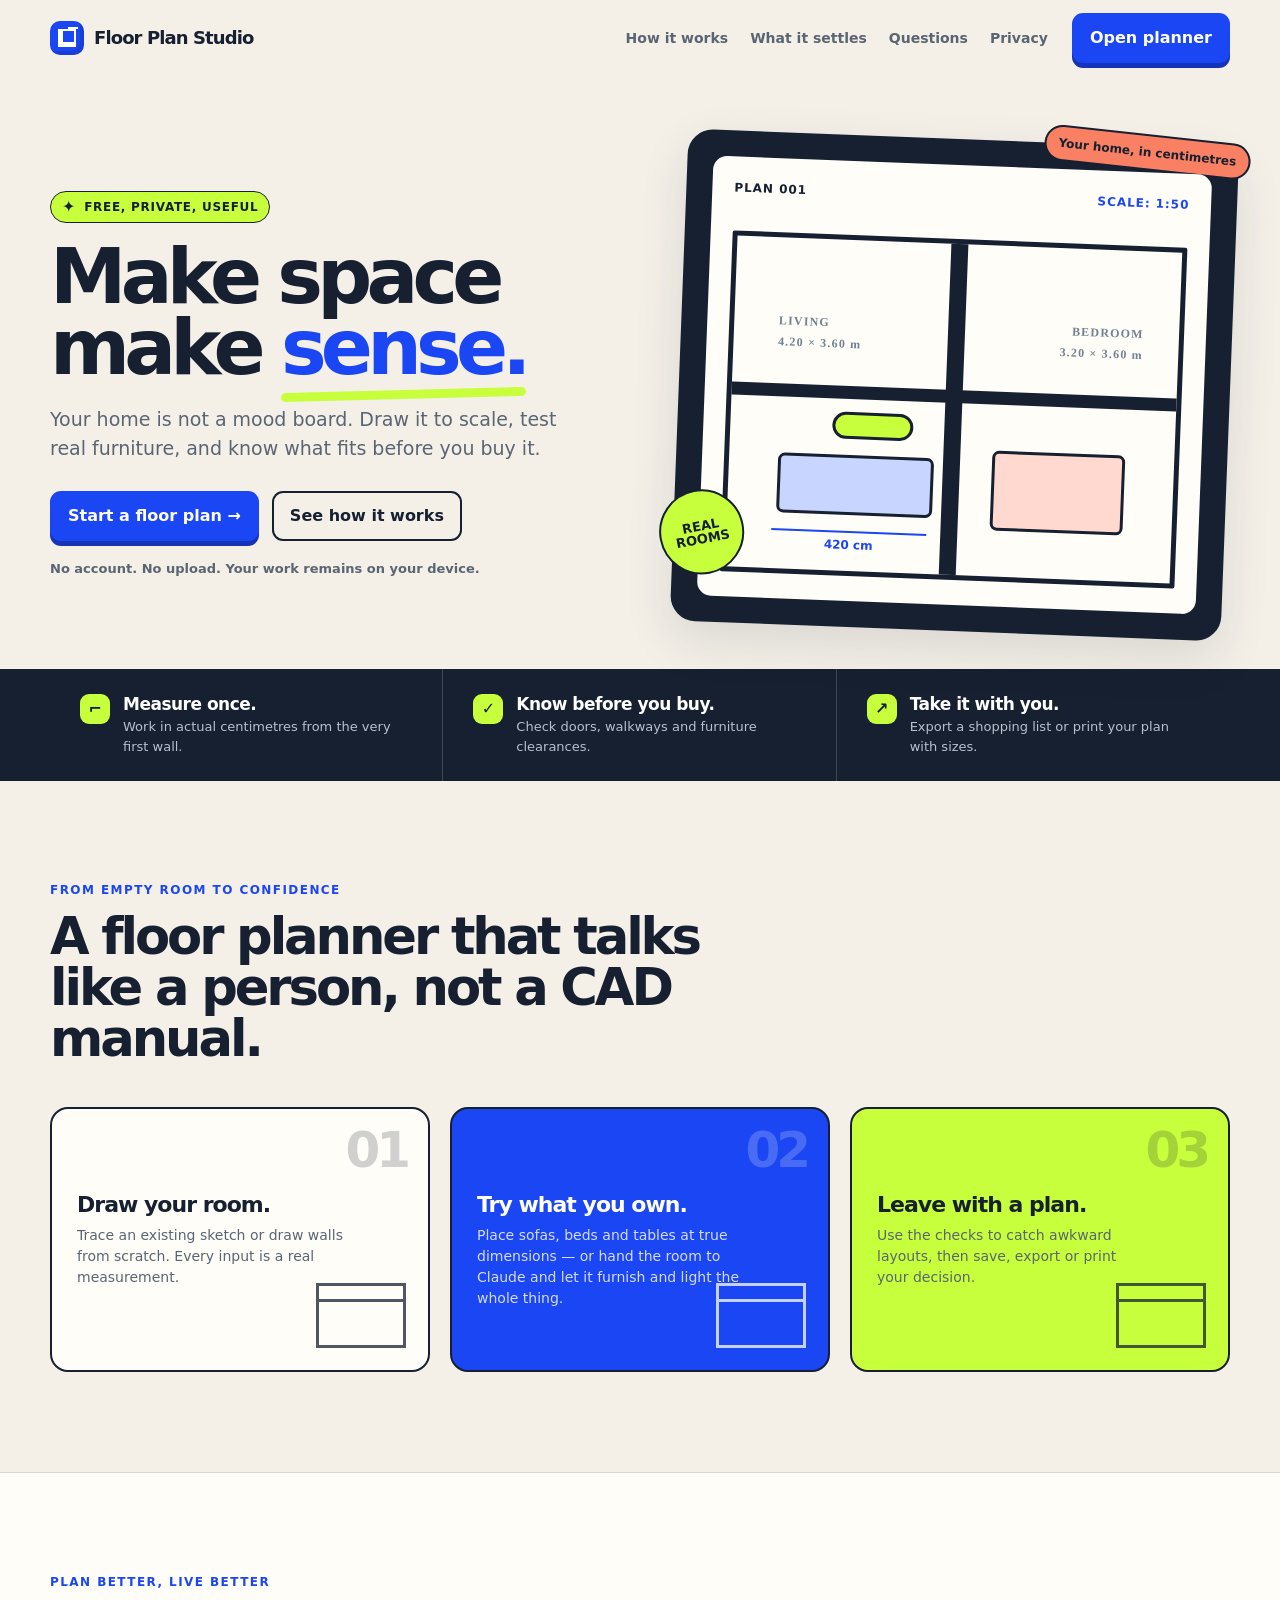
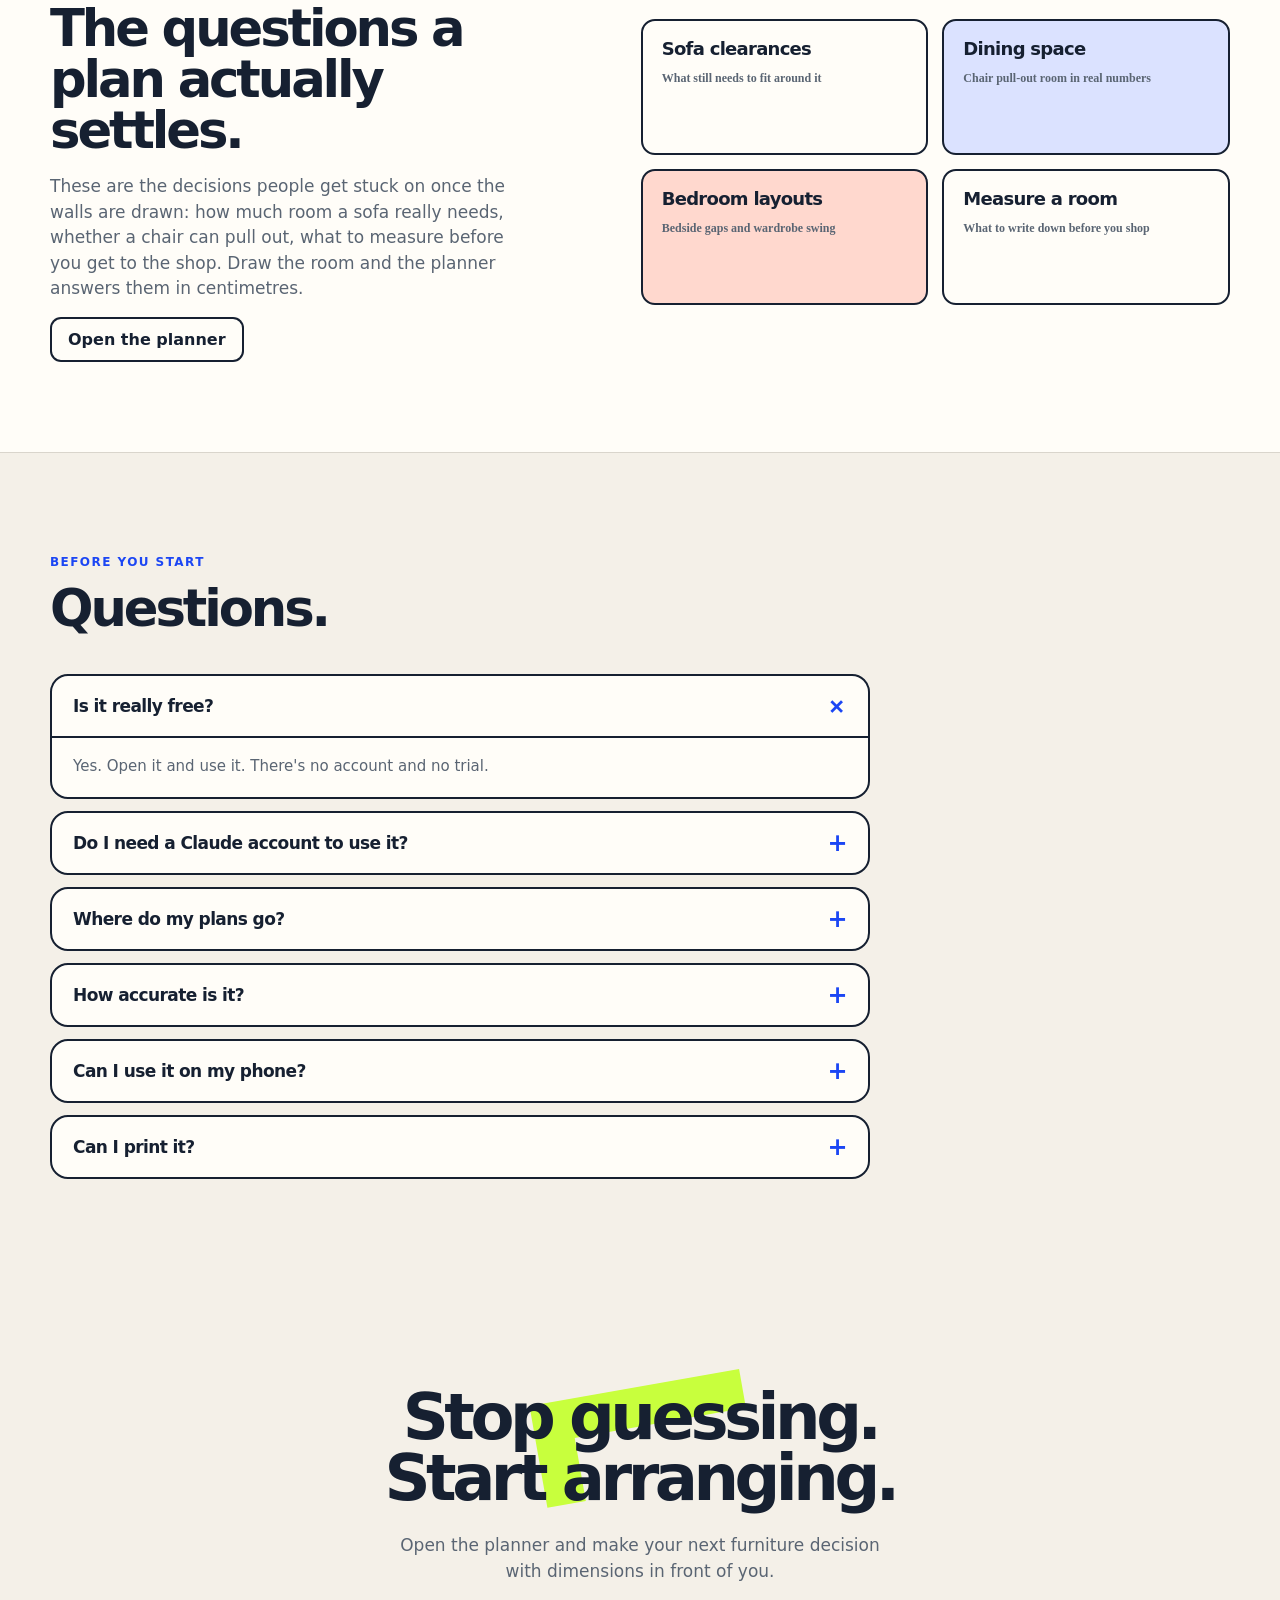
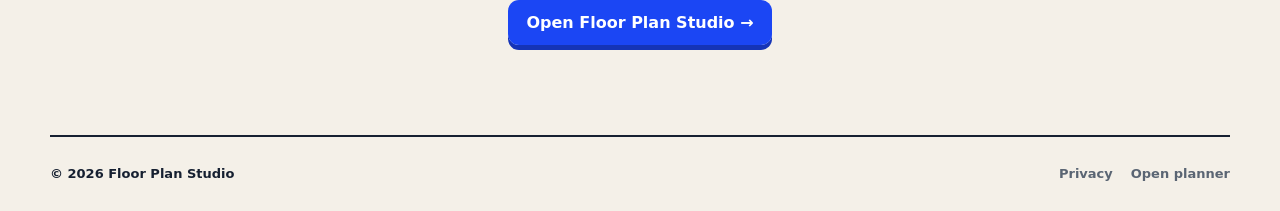
==== commit e79a1460: "Finish the paper rebrand, and fix what the theme flip broke The working set moved index.html and app" ====
--- a/index.html
+++ b/index.html
@@ -1,794 +1,52 @@
-<!DOCTYPE html>
+<!doctype html>
 <html lang="en">
 <head>
 <meta charset="utf-8">
 <meta name="viewport" content="width=device-width,initial-scale=1">
-<title>Floor Plan Studio — plan your flat and know what fits</title>
-<meta name="description" content="Draw your flat to scale, let Claude furnish and light it, and get a shopping list with every size in centimetres. Free, works in your browser, nothing uploaded.">
-<link rel="icon" href="data:image/svg+xml,<svg xmlns='http://www.w3.org/2000/svg' viewBox='0 0 32 32'><rect width='32' height='32' rx='7' fill='%233b6ef0'/><path d='M8 9h16M8 16h16M8 23h16' stroke='white' stroke-width='2.4' stroke-linecap='round'/></svg>">
+<meta name="theme-color" content="#f4f0e8">
+<title>Floor Plan Studio — make space make sense</title>
+<meta name="description" content="A private, free floor planner for real rooms and real furniture. Draw to scale, test what fits, and take the measurements shopping.">
+<meta property="og:title" content="Floor Plan Studio — make space make sense">
+<meta property="og:description" content="Plan your home in real measurements, privately in your browser.">
+<meta property="og:type" content="website">
+<link rel="icon" href="data:image/svg+xml,<svg xmlns='http://www.w3.org/2000/svg' viewBox='0 0 32 32'><rect width='32' height='32' rx='7' fill='%231b46f4'/><path d='M8 9h16M8 16h16M8 23h16' stroke='white' stroke-width='2.4' stroke-linecap='round'/></svg>">
 <style>
-  /* ==================================================================
-     TOKENS — the same system the editor uses, so the site and the tool
-     read as one product. Dark by default; light is a remembered choice.
-     ================================================================== */
-  :root{
-    color-scheme:dark;
-    --app:#0B0D10; --panel:#14171C; --raised:#1C2027; --sunk:#0E1116;
-    --line:rgba(255,255,255,.06); --line-2:rgba(255,255,255,.10);
-    --line-3:rgba(255,255,255,.16);
-    --fg:#E6E9EF; --fg-2:#9BA3B0; --fg-3:#8A93A2; --fg-4:#6B7381;
-    --accent:#4F5FE6; --accent-2:#7C8AF7; --accent-ink:#FFFFFF;
-    --accent-wash:rgba(91,108,240,.15); --accent-line:rgba(91,108,240,.45);
-    --warn:#E0A264; --warn-wash:rgba(224,162,100,.11); --warn-line:rgba(224,162,100,.26);
-    --err:#E8806E;  --err-wash:rgba(232,128,110,.11);  --err-line:rgba(232,128,110,.26);
-    --ok:#5FC08A;
-    --paper:#FAFAF8;
-    --sh-1:0 1px 2px rgba(0,0,0,.45);
-    --sh-2:0 2px 6px rgba(0,0,0,.4),0 8px 20px rgba(0,0,0,.34);
-    --sh-3:0 10px 34px rgba(0,0,0,.5),0 3px 10px rgba(0,0,0,.36);
-    --r:12px; --r-sm:8px; --r-xs:6px; --r-lg:16px;
-    --s1:4px; --s2:8px; --s3:12px; --s4:16px; --s5:20px; --s6:24px; --s8:32px;
-    --enter:cubic-bezier(.16,1,.3,1);
-    --exit:cubic-bezier(.4,0,.2,1);
-    --spring:cubic-bezier(.34,1.56,.5,1);
-    --t-in:200ms; --t-out:120ms; --t-slow:420ms;
-    --k2200:255,146,39; --k2700:255,167,87;
-    --k3000:255,177,110; --k4000:255,206,166;
-  }
-  :root[data-theme="light"]{
-    color-scheme:light;
-    --app:#FFFFFF; --panel:#FFFFFF; --raised:#F7F9FC; --sunk:#F2F5F9;
-    --line:rgba(12,18,28,.09); --line-2:rgba(12,18,28,.14); --line-3:rgba(12,18,28,.22);
-    --fg:#0F1720; --fg-2:#4A5563; --fg-3:#5F6875; --fg-4:#828B99;
-    --accent:#3E4FD8; --accent-2:#4453D6;
-    --accent-wash:rgba(62,79,216,.08); --accent-line:rgba(62,79,216,.3);
-    --warn:#9A5A12; --warn-wash:rgba(154,90,18,.07); --warn-line:rgba(154,90,18,.2);
-    --err:#B33B2A;  --err-wash:rgba(179,59,42,.06);  --err-line:rgba(179,59,42,.18);
-    --ok:#12794E;
-    --sh-1:0 1px 2px rgba(12,18,28,.06);
-    --sh-2:0 2px 6px rgba(12,18,28,.07),0 8px 20px rgba(12,18,28,.06);
-    --sh-3:0 10px 34px rgba(12,18,28,.11),0 3px 10px rgba(12,18,28,.06);
-  }
-  @media (prefers-reduced-motion:reduce){
-    *,*::before,*::after{animation-duration:.01ms!important;
-      animation-iteration-count:1!important;transition-duration:.01ms!important}
-    html{scroll-behavior:auto!important}
-  }
-
-  *{box-sizing:border-box}
-  html{scroll-behavior:smooth}
-  body{margin:0;background:var(--app);color:var(--fg);
-    font:16px/1.6 ui-sans-serif,system-ui,-apple-system,BlinkMacSystemFont,
-         "Segoe UI",Roboto,"Helvetica Neue",sans-serif;
-    -webkit-font-smoothing:antialiased;letter-spacing:-.006em;
-    transition:background var(--t-slow) var(--enter),color var(--t-slow) var(--enter)}
-  .wrap{max-width:1120px;margin:0 auto;padding:0 var(--s6)}
-  a{color:var(--accent-2)}
-  h1,h2,h3{letter-spacing:-.028em;text-wrap:balance;margin:0}
-  h2{font-size:clamp(26px,3.4vw,38px);font-weight:700;line-height:1.14}
-  .lede{color:var(--fg-3);max-width:40rem;font-size:16.5px}
-  .tnum{font-variant-numeric:tabular-nums}
-
-  html.anim .rise{opacity:0;transform:translateY(18px);
-    transition:opacity var(--t-slow) var(--enter),transform var(--t-slow) var(--enter)}
-  html.anim .rise.in{opacity:1;transform:none}
-  .d1{transition-delay:40ms} .d2{transition-delay:80ms}
-  .d3{transition-delay:120ms} .d4{transition-delay:160ms}
-
-  /* ---------- header ---------- */
-  header{position:sticky;top:0;z-index:30;
-    background:color-mix(in srgb,var(--app) 84%,transparent);
-    -webkit-backdrop-filter:blur(16px) saturate(1.4);
-    backdrop-filter:blur(16px) saturate(1.4);
-    border-bottom:1px solid transparent;
-    transition:border-color var(--t-in) var(--enter),background var(--t-in) var(--enter)}
-  header.stuck{border-bottom-color:var(--line)}
-  header .wrap{display:flex;align-items:center;gap:var(--s3);height:62px}
-  .brand{display:flex;align-items:center;gap:var(--s2);font-weight:620;font-size:15px;
-    text-decoration:none;color:var(--fg);letter-spacing:-.02em}
-  .brand i{width:26px;height:26px;border-radius:7px;display:grid;place-items:center;
-    background:var(--accent);color:var(--accent-ink);font-style:normal;font-size:12px;
-    transition:transform var(--t-in) var(--spring)}
-  .brand:hover i{transform:rotate(-8deg) scale(1.08)}
-  nav{margin-left:auto;display:flex;gap:2px;align-items:center}
-  nav a{color:var(--fg-3);text-decoration:none;padding:8px var(--s3);
-    border-radius:var(--r-sm);font-size:13.5px;font-weight:500;
-    transition:background var(--t-out) var(--exit),color var(--t-out) var(--exit)}
-  nav a:hover{background:var(--raised);color:var(--fg)}
-  .cta{background:var(--accent);color:var(--accent-ink)!important;
-    padding:9px var(--s4)!important;border-radius:var(--r-sm)!important;font-weight:600;
-    text-decoration:none;box-shadow:0 2px 10px rgba(79,95,230,.3);
-    transition:transform var(--t-out) var(--exit),background var(--t-out) var(--exit),
-               box-shadow var(--t-out) var(--exit)}
-  .cta:hover{background:var(--accent-2);transform:translateY(-1px);
-    box-shadow:0 6px 20px rgba(79,95,230,.4)}
-  .cta:active{transform:translateY(0) scale(.98)}
-  .themeBtn{border:1px solid var(--line-2);background:var(--raised);color:var(--fg-3);
-    width:34px;height:34px;border-radius:var(--r-sm);display:grid;place-items:center;
-    cursor:pointer;padding:0;flex:none;
-    transition:color var(--t-out) var(--exit),border-color var(--t-out) var(--exit),
-               transform var(--t-out) var(--exit)}
-  .themeBtn:hover{color:var(--fg);border-color:var(--line-3);transform:translateY(-1px)}
-  .themeBtn svg{width:15px;height:15px;stroke-width:1.5}
-  :where(a,button):focus-visible{outline:2px solid var(--accent);outline-offset:3px;
-    border-radius:var(--r-xs)}
-
-  /* ---------- hero ---------- */
-  .hero{padding:82px 0 var(--s5);text-align:center;position:relative}
-  /* one soft bloom behind the headline so the dark shell has depth */
-  .hero::before{content:"";position:absolute;left:50%;top:0;width:min(760px,90vw);
-    height:340px;transform:translateX(-50%);pointer-events:none;z-index:-1;
-    background:radial-gradient(ellipse at center,var(--accent-wash),transparent 70%)}
-  .eyebrow{display:inline-flex;align-items:center;gap:var(--s2);font-size:12.5px;
-    font-weight:560;color:var(--accent-2);background:var(--accent-wash);
-    border:1px solid var(--accent-line);padding:5px var(--s3);border-radius:100px;
-    margin-bottom:var(--s5);text-decoration:none;
-    transition:transform var(--t-out) var(--exit),background var(--t-out) var(--exit)}
-  .eyebrow:hover{transform:translateY(-1px);background:var(--accent-line)}
-  .eyebrow b{color:var(--accent-2);font-weight:680}
-  .hero h1{font-size:clamp(38px,6.2vw,64px);line-height:1.04;font-weight:730;
-    margin-bottom:var(--s5);letter-spacing:-.038em}
-  .hero h1 em{font-style:normal;color:var(--accent-2)}
-  .hero p.sub{font-size:18px;color:var(--fg-3);max-width:37rem;margin:0 auto var(--s6)}
-  .btns{display:flex;gap:var(--s2);justify-content:center;flex-wrap:wrap}
-  .ghost{border:1px solid var(--line-2);padding:9px var(--s4);border-radius:var(--r-sm);
-    text-decoration:none;color:var(--fg-2);font-weight:520;background:var(--raised);
-    transition:border-color var(--t-out) var(--exit),color var(--t-out) var(--exit),
-               transform var(--t-out) var(--exit)}
-  .ghost:hover{border-color:var(--line-3);color:var(--fg);transform:translateY(-1px)}
-  .note{font-size:13px;color:var(--fg-3);margin-top:var(--s4)}
-
-  /* the drawing sits on paper, exactly as it does in the editor */
-  .shot{margin:var(--s8) auto 0;max-width:960px;border-radius:var(--r-lg);
-    border:1px solid var(--line-2);background:var(--paper);overflow:hidden;
-    box-shadow:var(--sh-3);aspect-ratio:940/400}
-  .shot svg{display:block;width:100%;height:100%}
-
-  /* ---------- the self-drawing plan ---------- */
-  #plan .wall{fill:none;stroke:#1A1D22;stroke-width:9;stroke-linecap:square}
-  #plan .room{fill:#FFFFFF}
-  #plan .lbl{font:600 13px ui-sans-serif,system-ui,sans-serif;fill:#A8AEB8;
-             letter-spacing:.07em}
-  #plan .dim{font:700 12px ui-sans-serif,system-ui,sans-serif;fill:#B0741F;
-             font-variant-numeric:tabular-nums}
-  #plan .sz{font:400 10.5px ui-sans-serif,system-ui,sans-serif;fill:#A8AEB8;
-            font-variant-numeric:tabular-nums}
-  #plan .nm{font:600 11px ui-sans-serif,system-ui,sans-serif;fill:#4A515C}
-  #plan .pool{mix-blend-mode:multiply}
-  #plan.play .wall{stroke-dasharray:100;stroke-dashoffset:100;
-    animation:draw .9s var(--enter) forwards}
-  #plan.play #roomLayer{animation:fade .5s var(--enter) .75s both}
-  #plan.play #labelLayer>*{animation:fade .4s var(--enter) both}
-  #plan.play #furnLayer>*{animation:drop .5s var(--spring) both}
-  #plan.play #lightLayer{animation:fade .9s var(--enter) 4s both}
-  #plan.play #dimLayer{animation:fade .5s var(--enter) 5.4s both}
-  #plan.play #dimLine{stroke-dasharray:100;stroke-dashoffset:100;
-    animation:draw .7s var(--enter) 5.4s forwards}
-  @keyframes draw{to{stroke-dashoffset:0}}
-  @keyframes fade{from{opacity:0}to{opacity:1}}
-  @keyframes drop{from{opacity:0;transform:translateY(-14px) scale(.96)}
-                  to{opacity:1;transform:none}}
-
-  /* ---------- sections ---------- */
-  section{padding:88px 0}
-  .head{max-width:38rem;margin-bottom:var(--s8)}
-  .head h2{margin-bottom:var(--s3)}
-  .kicker{font-size:12px;font-weight:620;letter-spacing:.1em;text-transform:uppercase;
-    color:var(--accent-2);margin-bottom:var(--s3)}
-  .alt{background:var(--panel);border-top:1px solid var(--line);
-    border-bottom:1px solid var(--line)}
-
-  .acts{display:grid;grid-template-columns:repeat(3,1fr);gap:var(--s5)}
-  @media (max-width:900px){.acts{grid-template-columns:1fr}}
-  .act{background:var(--panel);border:1px solid var(--line);border-radius:var(--r);
-    padding:var(--s6);
-    transition:transform var(--t-in) var(--enter),box-shadow var(--t-in) var(--enter),
-               border-color var(--t-in) var(--enter)}
-  .act:hover{transform:translateY(-3px);box-shadow:var(--sh-2);
-    border-color:var(--accent-line)}
-  .act .n{width:28px;height:28px;border-radius:8px;display:grid;place-items:center;
-    font-size:12px;font-weight:700;margin-bottom:var(--s4);
-    background:var(--accent);color:var(--accent-ink)}
-  .act h3{font-size:17px;font-weight:620;margin-bottom:6px}
-  .act p{margin:0;color:var(--fg-3);font-size:14px;line-height:1.6}
-  .act svg.mini{width:100%;height:92px;margin-top:var(--s4);display:block;
-    border-radius:var(--r-xs);background:var(--paper);border:1px solid var(--line)}
-
-  /* ---------- Claude ---------- */
-  .claudeWrap{background:var(--panel);border-top:1px solid var(--line);
-    border-bottom:1px solid var(--line)}
-  .cGrid{display:grid;grid-template-columns:1fr 1fr;gap:var(--s8);align-items:center}
-  @media (max-width:900px){.cGrid{grid-template-columns:1fr;gap:var(--s6)}}
-  .cbadge{display:inline-flex;align-items:center;gap:6px;font-size:12px;font-weight:620;
-    color:var(--accent-2);background:var(--accent-wash);border:1px solid var(--accent-line);
-    padding:4px var(--s3);border-radius:100px;margin-bottom:var(--s4)}
-  .ccta{background:var(--accent);color:var(--accent-ink);padding:11px var(--s5);
-    border-radius:var(--r-sm);font-weight:600;text-decoration:none;display:inline-block;
-    box-shadow:0 2px 10px rgba(79,95,230,.3);
-    transition:background var(--t-out) var(--exit),transform var(--t-out) var(--exit),
-               box-shadow var(--t-out) var(--exit)}
-  .ccta:hover{background:var(--accent-2);transform:translateY(-2px);
-    box-shadow:0 8px 24px rgba(79,95,230,.4)}
-  .ccta:active{transform:translateY(0) scale(.98)}
-
-  .moodBox{background:var(--raised);border:1px solid var(--line-2);
-    border-radius:var(--r);padding:var(--s3);box-shadow:var(--sh-2)}
-  .moodPlan{border-radius:var(--r-xs);overflow:hidden;background:var(--paper);
-    aspect-ratio:420/260}
-  .moodPlan svg{display:block;width:100%;height:100%}
-  .moods{display:flex;gap:6px;margin-top:var(--s3);flex-wrap:wrap}
-  .mood{flex:1;min-width:92px;min-height:38px;border:1px solid var(--line-2);
-    background:var(--panel);color:var(--fg-3);border-radius:100px;
-    padding:8px var(--s3);font:inherit;font-size:12.5px;font-weight:520;cursor:pointer;
-    display:flex;align-items:center;justify-content:center;gap:7px;
-    transition:background var(--t-out) var(--exit),color var(--t-out) var(--exit),
-               border-color var(--t-out) var(--exit),transform var(--t-out) var(--exit)}
-  .mood:hover{border-color:var(--line-3);color:var(--fg);transform:translateY(-1px)}
-  .mood:active{transform:translateY(0) scale(.97)}
-  .mood .dot{width:8px;height:8px;border-radius:50%;flex:none;
-    transition:background var(--t-in) var(--enter)}
-  .mood[aria-pressed="true"]{border-color:transparent;color:var(--accent-ink);
-    font-weight:620;background:var(--accent);box-shadow:0 2px 10px rgba(79,95,230,.3)}
-  .moodNote{font-size:12px;color:var(--fg-3);margin:var(--s3) 2px 2px;min-height:1.5em}
-  #moodPlan .pool{transition:fill var(--t-in) var(--enter),opacity var(--t-in) var(--enter);
-    mix-blend-mode:multiply}
-
-  .chat{background:var(--sunk);border:1px solid var(--line);border-radius:var(--r);
-    padding:var(--s4);font-size:13px;line-height:1.55;margin-top:var(--s5)}
-  .msg{display:flex;gap:var(--s2);margin-bottom:var(--s2)}
-  .msg:last-child{margin-bottom:0}
-  .av{width:24px;height:24px;border-radius:7px;flex:none;display:grid;place-items:center;
-    font-size:11px;font-style:normal;font-weight:700}
-  .av.u{background:var(--line-3);color:var(--fg)}
-  .av.c{background:var(--accent);color:var(--accent-ink)}
-  .bub{background:var(--panel);border:1px solid var(--line);border-radius:9px;
-    padding:8px var(--s3);color:var(--fg-2)}
-  .msg.c .bub{background:var(--accent-wash);border-color:var(--accent-line)}
-  .bub code{font-family:ui-monospace,Menlo,monospace;font-size:11.5px;color:var(--accent-2)}
-  .bub b{color:var(--fg)}
-
-  /* ---------- checks ---------- */
-  .checkGrid{display:grid;grid-template-columns:1fr 1fr;gap:var(--s8);align-items:center}
-  @media (max-width:900px){.checkGrid{grid-template-columns:1fr;gap:var(--s6)}}
-  .panelDemo{background:var(--panel);border:1px solid var(--line-2);border-radius:var(--r);
-    overflow:hidden;box-shadow:var(--sh-2)}
-  .panelDemo .bar{display:flex;align-items:center;gap:var(--s2);padding:var(--s3) var(--s4);
-    border-bottom:1px solid var(--line);font-size:11px;font-weight:620;
-    letter-spacing:.07em;text-transform:uppercase;color:var(--fg-3)}
-  .panelDemo .cnt{background:var(--warn);color:var(--app);border-radius:100px;
-    padding:1px 7px;font-size:10px;letter-spacing:0;font-weight:700}
-  .panelDemo .list{padding:var(--s2)}
-  .wrow{background:var(--warn-wash);border:1px solid var(--warn-line);color:var(--warn);
-    border-radius:var(--r-xs);padding:8px var(--s3);font-size:12px;margin-bottom:6px;
-    line-height:1.5;transition:transform var(--t-out) var(--exit)}
-  .wrow:last-child{margin-bottom:0}
-  .wrow:hover{transform:translateX(3px)}
-  .wrow b{font-weight:620}
-  .checkList{list-style:none;padding:0;margin:var(--s5) 0 0}
-  .checkList li{display:flex;gap:var(--s3);padding:var(--s3) 0;
-    border-top:1px solid var(--line);color:var(--fg-3);font-size:14.5px}
-  .checkList li svg{width:16px;height:16px;flex:none;color:var(--accent-2);margin-top:4px;
-    stroke-width:1.8}
-  .checkList b{color:var(--fg);font-weight:600}
-
-  /* ---------- features / faq / footer ---------- */
-  .feats{display:grid;grid-template-columns:repeat(auto-fit,minmax(250px,1fr));gap:var(--s6)}
-  .feat h3{display:flex;align-items:center;gap:var(--s3);font-size:16px;font-weight:620;
-    margin-bottom:6px}
-  .feat .ic{width:30px;height:30px;border-radius:8px;background:var(--raised);
-    border:1px solid var(--line);display:grid;place-items:center;color:var(--accent-2);
-    flex:none;transition:transform var(--t-in) var(--spring),
-    border-color var(--t-in) var(--enter)}
-  .feat:hover .ic{transform:scale(1.1) rotate(-6deg);border-color:var(--accent-line)}
-  .feat .ic svg{width:15px;height:15px;display:block;stroke-width:1.5}
-  .feat p{margin:0;color:var(--fg-3);font-size:14px}
-
-  .faq details{border-bottom:1px solid var(--line);padding:var(--s4) 0}
-  .faq summary{cursor:pointer;font-weight:560;list-style:none;display:flex;
-    justify-content:space-between;gap:var(--s4);align-items:center;color:var(--fg);
-    transition:color var(--t-out) var(--exit)}
-  .faq summary:hover{color:var(--accent-2)}
-  .faq summary::-webkit-details-marker{display:none}
-  .faq summary::after{content:"";width:8px;height:8px;flex:none;
-    border-right:2px solid var(--fg-4);border-bottom:2px solid var(--fg-4);
-    transform:rotate(45deg) translate(-2px,-2px);
-    transition:transform var(--t-in) var(--enter)}
-  .faq details[open] summary::after{transform:rotate(-135deg) translate(-3px,-3px)}
-  .faq p{color:var(--fg-3);margin:var(--s3) 0 0;font-size:14.5px;max-width:52rem}
-
-  .final{text-align:center;padding:96px 0}
-  .final h2{margin-bottom:var(--s3)}
-  footer{border-top:1px solid var(--line);padding:var(--s8) 0;color:var(--fg-3);
-    font-size:13.5px}
-  footer .wrap{display:flex;gap:var(--s5);flex-wrap:wrap;align-items:center}
-  footer a{color:var(--fg-3);text-decoration:none;padding:6px 2px;display:inline-block;
-    transition:color var(--t-out) var(--exit)}
-  footer a:hover{color:var(--fg)}
-  footer .sp{flex:1}
-  @media (max-width:700px){
-    nav a:not(.cta){display:none}
-    .hero{padding:48px 0 var(--s3)}
-    section{padding:64px 0}
-  }
+  :root{--paper:#f4f0e8;--paper-2:#fffdf8;--ink:#162031;--muted:#5a6573;--blue:#1b46f4;--blue-2:#1534b7;--acid:#c8ff3d;--coral:#fa8063;--line:#d9d5cc;--r:18px;--shadow:0 18px 48px rgba(22,32,49,.12);--display:ui-rounded,"Arial Rounded MT Bold",ui-sans-serif,system-ui,sans-serif}
+  *{box-sizing:border-box}html{scroll-behavior:smooth}body{margin:0;background:var(--paper);color:var(--ink);font:16px/1.5 ui-sans-serif,system-ui,-apple-system,"Segoe UI",sans-serif;-webkit-font-smoothing:antialiased}a{color:inherit}button,a{font:inherit}:focus-visible{outline:3px solid var(--coral);outline-offset:3px;border-radius:5px}.wrap{width:min(1180px,calc(100% - 40px));margin:auto}
+  .site-header{position:sticky;top:0;z-index:20;background:rgba(244,240,232,.88);backdrop-filter:blur(16px);border-bottom:1px solid transparent}.site-header.scrolled{border-color:var(--line)}.nav{height:76px;display:flex;align-items:center;gap:24px}.brand{display:flex;align-items:center;gap:10px;text-decoration:none;font:800 18px/1 var(--display);letter-spacing:-.05em}.brand-mark{width:34px;height:34px;border-radius:10px;background:var(--blue);position:relative;overflow:hidden;box-shadow:inset -4px -4px 0 rgba(0,0,0,.12)}.brand-mark::before{content:"";position:absolute;inset:8px;border:2px solid #fff;border-left-width:5px;border-bottom-width:5px}.brand-mark::after{content:"";position:absolute;width:10px;height:2px;background:#fff;right:6px;top:6px}.nav-links{display:flex;gap:22px;margin-left:auto}.nav-links a{text-decoration:none;color:var(--muted);font-size:14px;font-weight:700}.nav-links a:hover{color:var(--blue)}.nav-cta,.button{border:0;background:var(--blue);color:#fff;text-decoration:none;padding:13px 18px;border-radius:11px;font-weight:800;box-shadow:0 5px 0 var(--blue-2);transition:transform .18s ease,box-shadow .18s ease}.nav-cta:hover,.button:hover{transform:translateY(-2px);box-shadow:0 7px 0 var(--blue-2)}.nav-cta:active,.button:active{transform:translateY(3px);box-shadow:0 2px 0 var(--blue-2)}
+  .hero{padding:62px 0 38px;display:grid;grid-template-columns:1.02fr .98fr;gap:55px;align-items:center}.eyebrow{display:inline-flex;align-items:center;gap:8px;background:var(--acid);border:1px solid var(--ink);border-radius:999px;padding:6px 11px;font-size:12px;font-weight:900;letter-spacing:.06em;text-transform:uppercase}.eyebrow span{font-size:16px;line-height:0}.hero h1{font:900 clamp(47px,6vw,82px)/.92 var(--display);letter-spacing:-.075em;margin:19px 0 22px;max-width:650px}.hero h1 em{font-style:normal;color:var(--blue);position:relative;white-space:nowrap}.hero h1 em::after{content:"";position:absolute;height:9px;background:var(--acid);border-radius:20px;left:0;right:0;bottom:-7px;z-index:-1;transform:rotate(-1.5deg)}.hero-copy{max-width:525px;font-size:19px;color:var(--muted);margin:0 0 29px}.actions{display:flex;gap:13px;align-items:center;flex-wrap:wrap}.button.alt{background:transparent;color:var(--ink);box-shadow:inset 0 0 0 2px var(--ink)}.button.alt:hover{background:var(--ink);color:var(--paper);box-shadow:none;transform:translateY(-2px)}.microcopy{margin:18px 0 0;color:var(--muted);font-size:13px;font-weight:650}
+  .drawing-card{background:var(--ink);border:7px solid var(--ink);padding:19px;border-radius:25px;box-shadow:var(--shadow);transform:rotate(2.2deg);position:relative}.drawing-card::before{content:"Your home, in centimetres";position:absolute;right:-18px;top:-19px;background:var(--coral);border:2px solid var(--ink);padding:7px 12px;border-radius:999px;font-size:12px;font-weight:900;transform:rotate(4deg)}.mock{background:var(--paper-2);border-radius:14px;min-height:440px;padding:22px;position:relative;overflow:hidden}.mock-top{display:flex;justify-content:space-between;align-items:center;font-size:12px;font-weight:850;text-transform:uppercase;letter-spacing:.08em}.mock-top b{color:var(--blue)}.mock-plan{position:absolute;inset:74px 22px 25px;border:5px solid var(--ink);border-radius:2px;background:linear-gradient(90deg,transparent 48%,var(--ink) 48% 52%,transparent 52%),linear-gradient(0deg,transparent 52%,var(--ink) 52% 56%,transparent 56%);background-color:#fffdf8}.mock-plan::before{content:"LIVING\A 4.20 × 3.60 m";white-space:pre;position:absolute;top:22%;left:10%;color:#718092;font:800 12px/1.8 ui-sans-serif;letter-spacing:.1em}.mock-plan::after{content:"BEDROOM\A 3.20 × 3.60 m";white-space:pre;position:absolute;top:22%;right:8%;color:#718092;font:800 12px/1.8 ui-sans-serif;letter-spacing:.1em;text-align:right}.sofa,.bed,.table{position:absolute;border:3px solid var(--ink);background:#c8d6ff;border-radius:7px}.sofa{left:11%;bottom:17%;width:35%;height:18%}.bed{right:11%;bottom:14%;width:30%;height:24%;background:#ffd9cf}.table{left:23%;bottom:40%;width:18%;height:8%;background:var(--acid);border-radius:999px}.dimension{position:absolute;left:10%;bottom:5%;font-size:12px;font-weight:900;color:var(--blue);border-top:2px solid var(--blue);width:35%;text-align:center;padding-top:3px}.sticker{position:absolute;left:-21px;bottom:40px;width:85px;height:85px;display:grid;place-items:center;border-radius:50%;background:var(--acid);border:2px solid var(--ink);font:900 13px/1 var(--display);text-align:center;transform:rotate(-13deg)}
+  .proof-band{background:var(--ink);color:#fff}.proofs{display:grid;grid-template-columns:repeat(3,1fr)}.proof{padding:25px 30px;border-right:1px solid rgba(255,255,255,.18);display:flex;gap:13px;align-items:flex-start}.proof:last-child{border:0}.proof strong{display:block;font:850 17px var(--display);letter-spacing:-.03em}.proof p{margin:3px 0 0;color:#b8c0ce;font-size:13px}.proof-icon{flex:none;width:30px;height:30px;border-radius:9px;background:var(--acid);color:var(--ink);display:grid;place-items:center;font-weight:900}
+  section{padding:100px 0}.section-kicker{color:var(--blue);font-size:12px;font-weight:900;letter-spacing:.12em;text-transform:uppercase}.section-title{font:900 clamp(34px,4vw,54px)/1 var(--display);letter-spacing:-.06em;margin:12px 0 0;max-width:650px}.steps{display:grid;grid-template-columns:repeat(3,1fr);gap:20px;margin-top:42px}.step{min-height:265px;border:2px solid var(--ink);border-radius:var(--r);padding:25px;position:relative;overflow:hidden;background:var(--paper-2)}.step:nth-child(2){background:var(--blue);color:#fff}.step:nth-child(3){background:var(--acid)}.step-no{font:900 50px/.9 var(--display);letter-spacing:-.08em;opacity:.2;position:absolute;right:21px;top:19px}.step h3{font:850 22px var(--display);letter-spacing:-.045em;margin:58px 0 8px}.step p{margin:0;max-width:270px;font-size:14px;color:var(--muted)}.step:nth-child(2) p{color:#d6dcff}.mini-diagram{position:absolute;right:22px;bottom:22px;width:90px;height:65px;border:3px solid currentColor;opacity:.75}.mini-diagram::after{content:"";position:absolute;inset:13px 0 auto;border-top:3px solid currentColor}
+  .library{background:var(--paper-2);border-top:1px solid var(--line);border-bottom:1px solid var(--line)}.library-grid{display:grid;grid-template-columns:1fr 1.1fr;gap:55px;align-items:center}.library-copy p{max-width:480px;color:var(--muted);font-size:17px;margin:18px 0 26px}.topic-grid{display:grid;grid-template-columns:repeat(2,1fr);gap:14px}.topic{border:2px solid var(--ink);text-decoration:none;border-radius:14px;padding:19px;min-height:136px;position:relative;font:850 18px/1.05 var(--display);letter-spacing:-.04em;transition:transform .18s ease,background .18s ease}.topic:hover{transform:translateY(-4px);background:var(--acid)}.topic:nth-child(2){background:#dbe2ff}.topic:nth-child(3){background:#ffd8ce}.topic small{display:block;font:750 12px/1.2 ui-sans-serif;color:var(--muted);letter-spacing:0;margin-top:12px}
+  .faq{display:grid;gap:12px;margin-top:40px;max-width:820px}.faq details{border:2px solid var(--ink);border-radius:var(--r);background:var(--paper-2);overflow:hidden}.faq summary{cursor:pointer;list-style:none;padding:18px 21px;font:850 17px var(--display);letter-spacing:-.035em;display:flex;align-items:center;gap:14px}.faq summary::-webkit-details-marker{display:none}.faq summary::after{content:"+";margin-left:auto;font:900 24px/1 var(--display);color:var(--blue);transition:transform .2s ease}.faq details[open] summary::after{transform:rotate(45deg)}.faq details[open] summary{border-bottom:2px solid var(--ink)}.faq p{margin:0;padding:17px 21px 20px;color:var(--muted);font-size:15px;max-width:64ch}
+  .close{padding:108px 0 100px;text-align:center;position:relative;overflow:hidden}.close::before{content:"⌐";position:absolute;color:var(--acid);font:900 340px/.8 var(--display);left:50%;top:5px;transform:translateX(-50%) rotate(-10deg);z-index:-1}.close h2{font:900 clamp(38px,5vw,64px)/.95 var(--display);letter-spacing:-.07em;margin:0 auto 24px;max-width:800px}.close p{color:var(--muted);font-size:17px;margin:0 auto 27px;max-width:520px}.footer{border-top:2px solid var(--ink);padding:27px 0;display:flex;justify-content:space-between;gap:20px;align-items:center;font-size:13px;font-weight:700}.footer a{color:var(--muted);text-decoration:none}.footer a:hover{color:var(--blue)}.footer-links{display:flex;gap:18px}
+  @media(max-width:860px){.nav-links{display:none}.hero{grid-template-columns:1fr;gap:44px;padding-top:48px}.drawing-card{max-width:600px;margin:0 auto;transform:rotate(1deg)}.proofs,.steps{grid-template-columns:1fr}.proof{border-right:0;border-bottom:1px solid rgba(255,255,255,.18)}.proof:last-child{border-bottom:0}.library-grid{grid-template-columns:1fr}.library-copy{max-width:650px}}
+  @media(max-width:560px){.wrap{width:min(100% - 28px,1180px)}.nav{height:67px}.nav-cta{margin-left:auto;padding:10px 13px;font-size:13px}.brand{font-size:16px}.hero h1{font-size:50px}.hero-copy{font-size:17px}.mock{min-height:340px}.mock-plan{inset:65px 14px 16px}.drawing-card{padding:13px;border-width:5px}.drawing-card::before{right:-8px;font-size:10px}.sticker{display:none}.topic-grid{grid-template-columns:1fr}.footer{align-items:flex-start;flex-direction:column}.footer-links{flex-wrap:wrap}section{padding:70px 0}.close{padding:75px 0}.close::before{font-size:260px}}
+  @media(prefers-reduced-motion:reduce){*,*::before,*::after{scroll-behavior:auto!important;transition:none!important}}
 </style>
 </head>
 <body>
-
-<header id="hdr"><div class="wrap">
-  <a class="brand" href="#top"><i>&#9636;</i>Floor Plan Studio</a>
-  <nav>
-    <a href="#how">How it works</a>
-    <a href="#claude">Furnish with Claude</a>
-    <a href="#checks">What won't fit</a>
-    <a href="#faq">Questions</a>
-    <a class="cta" href="app.html?v=2026-08-30.1340">Open the planner</a>
-    <button class="themeBtn" id="themeBtn" title="Switch theme" aria-label="Switch theme">
-      <svg viewBox="0 0 24 24" fill="none" stroke="currentColor" stroke-width="2"
-           stroke-linecap="round" aria-hidden="true"><circle cx="12" cy="12" r="4.2"/>
-        <path d="M12 2.5v2M12 19.5v2M4.2 4.2l1.4 1.4M18.4 18.4l1.4 1.4M2.5 12h2M19.5 12h2M4.2 19.8l1.4-1.4M18.4 5.6l1.4-1.4"/></svg>
-    </button>
-  </nav>
-</div></header>
-
-<div id="top" class="wrap hero">
-  <a class="eyebrow" href="#claude"><b>&#10022; New</b> &middot; Claude furnishes and lights it for you</a>
-  <h1>Plan your flat.<br>Know <em>exactly</em> what fits.</h1>
-  <p class="sub">Draw your home to scale, move real furniture around it, and walk into the
-     shop with every size in centimetres. Free, and it runs entirely in your browser.</p>
-  <div class="btns">
-    <a class="cta" href="app.html?v=2026-08-30.1340">Open the planner</a>
-    <a class="ghost" href="#how">See how it works</a>
+<header class="site-header" id="header"><nav class="wrap nav"><a class="brand" href="#top"><span class="brand-mark" aria-hidden="true"></span>Floor Plan Studio</a><div class="nav-links"><a href="#how">How it works</a><a href="#library">What it settles</a><a href="#faq">Questions</a><a href="privacy.html">Privacy</a></div><a class="nav-cta" href="app.html?v=2026-08-30.1739">Open planner</a></nav></header>
+<main id="top">
+  <div class="wrap hero">
+    <div><span class="eyebrow"><span>✦</span> Free, private, useful</span><h1>Make space<br>make <em>sense.</em></h1><p class="hero-copy">Your home is not a mood board. Draw it to scale, test real furniture, and know what fits before you buy it.</p><div class="actions"><a class="button" href="app.html?v=2026-08-30.1739">Start a floor plan <span aria-hidden="true">→</span></a><a class="button alt" href="#how">See how it works</a></div><p class="microcopy">No account. No upload. Your work remains on your device.</p></div>
+    <div class="drawing-card" aria-label="A sample floor plan"><div class="mock"><div class="mock-top"><span>Plan 001</span><b>Scale: 1:50</b></div><div class="mock-plan"><span class="sofa"></span><span class="table"></span><span class="bed"></span><span class="dimension">420 cm</span></div></div><div class="sticker">REAL<br>ROOMS</div></div>
   </div>
-  <p class="note">No sign-up. Nothing uploaded. Your plans stay on your own computer.</p>
-
-  <div class="shot">
-    <svg id="plan" viewBox="0 0 940 400" role="img"
-         aria-label="A floor plan drawing itself: two rooms, furniture, then the lights coming on">
-      <defs>
-        <!-- light falls off; a flat disc reads as a stain -->
-        <radialGradient id="gWarm">
-          <stop offset="0%"   stop-color="rgb(var(--k2700))" stop-opacity=".30"/>
-          <stop offset="55%"  stop-color="rgb(var(--k2700))" stop-opacity=".14"/>
-          <stop offset="100%" stop-color="rgb(var(--k2700))" stop-opacity="0"/>
-        </radialGradient>
-        <radialGradient id="gCandle">
-          <stop offset="0%"   stop-color="rgb(var(--k2200))" stop-opacity=".28"/>
-          <stop offset="55%"  stop-color="rgb(var(--k2200))" stop-opacity=".13"/>
-          <stop offset="100%" stop-color="rgb(var(--k2200))" stop-opacity="0"/>
-        </radialGradient>
-      </defs>
-
-      <g id="roomLayer">
-        <rect class="room" x="124" y="64" width="416" height="272"/>
-        <rect class="room" x="550" y="64" width="266" height="272"/>
-      </g>
-
-      <g id="furnLayer">
-        <g><rect x="180" y="120" width="200" height="66" rx="5"
-             fill="rgba(79,131,204,.22)" stroke="#4f83cc" stroke-width="1.8"/>
-           <text class="nm" x="280" y="149" text-anchor="middle">Sofa 3-seat</text>
-           <text class="sz" x="280" y="164" text-anchor="middle">200&#215;90 cm</text></g>
-        <g><rect x="219" y="212" width="122" height="50" rx="5"
-             fill="rgba(79,131,204,.22)" stroke="#4f83cc" stroke-width="1.8"/>
-           <text class="sz" x="280" y="241" text-anchor="middle">110&#215;60</text></g>
-        <g><rect x="180" y="286" width="200" height="40" rx="5"
-             fill="rgba(79,131,204,.22)" stroke="#4f83cc" stroke-width="1.8"/>
-           <text class="nm" x="280" y="311" text-anchor="middle">TV unit</text></g>
-        <g><rect x="603" y="130" width="160" height="172" rx="5"
-             fill="rgba(122,103,200,.22)" stroke="#7a67c8" stroke-width="1.8"/>
-           <text class="nm" x="683" y="211" text-anchor="middle">Bed queen 160</text>
-           <text class="sz" x="683" y="226" text-anchor="middle">160&#215;200 cm</text></g>
-        <g><rect x="564" y="134" width="40" height="36" rx="4"
-             fill="rgba(122,103,200,.22)" stroke="#7a67c8" stroke-width="1.8"/></g>
-        <g><rect x="762" y="134" width="40" height="36" rx="4"
-             fill="rgba(122,103,200,.22)" stroke="#7a67c8" stroke-width="1.8"/></g>
-      </g>
-
-      <g id="wallLayer">
-        <path class="wall" pathLength="100"
-              d="M124 64 H816 V336 H124 Z"/>
-        <path class="wall" pathLength="100"
-              d="M545 64 V170 M545 250 V336"/>
-      </g>
-
-      <g id="labelLayer">
-        <g><text class="lbl" x="280" y="90" text-anchor="middle">LIVING</text>
-           <text class="sz" x="280" y="106" text-anchor="middle">4.20 &#215; 2.72 m &middot; 11.4 m&#178;</text></g>
-        <g><text class="lbl" x="683" y="90" text-anchor="middle">BEDROOM</text>
-           <text class="sz" x="683" y="106" text-anchor="middle">2.66 &#215; 2.72 m &middot; 7.2 m&#178;</text></g>
-      </g>
-
-      <g id="lightLayer">
-        <circle class="pool" cx="280" cy="182" r="132" fill="url(#gWarm)"/>
-        <circle class="pool" cx="683" cy="198" r="112" fill="url(#gCandle)"/>
-        <g fill="var(--warn)" opacity=".5">
-          <circle cx="280" cy="182" r="3.4"/><circle cx="683" cy="198" r="3.4"/>
-        </g>
-      </g>
-
-      <g id="dimLayer">
-        <g stroke="var(--warn)" fill="var(--warn)">
-          <path id="dimLine" pathLength="100" d="M124 40 H540" stroke-width="1.6" fill="none"/>
-          <path d="M124 34 V46 M540 34 V46" stroke-width="1.6"/>
-        </g>
-        <rect x="292" y="26" width="80" height="20" rx="4" fill="var(--soft)"/>
-        <text class="dim" id="dimText" x="332" y="41" text-anchor="middle">420 cm</text>
-      </g>
-    </svg>
-  </div>
-</div>
-
-<section id="how"><div class="wrap">
-  <div class="head rise">
-    <div class="kicker">How it works</div>
-    <h2>Draw it, furnish it, light it</h2>
-    <p class="lede">You don't need to know CAD. Every length you type is real
-       centimetres, and everything after that is built on those numbers.</p>
-  </div>
-  <div class="acts">
-    <div class="act rise">
-      <div class="n">1</div>
-      <h3>Draw</h3>
-      <p>Trace a photo of an existing plan, or click corner to corner and type exact
-         lengths. 360 means 360&nbsp;cm, not "roughly". Click inside a space and it
-         works out the room and its floor area.</p>
-      <svg class="mini" viewBox="0 0 300 96" aria-hidden="true">
-        <rect x="30" y="18" width="240" height="60" fill="none"
-              stroke="var(--ink)" stroke-width="5"/>
-        <path d="M150 18 V78" stroke="var(--ink)" stroke-width="5"/>
-        <path d="M30 10 H150" stroke="var(--warn)" stroke-width="1.4"/>
-        <text x="90" y="8" text-anchor="middle" font-size="9"
-              fill="var(--warn)" font-weight="700">360 cm</text>
-      </svg>
-    </div>
-    <div class="act rise d1">
-      <div class="n">2</div>
-      <h3>Furnish</h3>
-      <p>Drag from 113 pieces at industry-standard dimensions, or hand the whole room
-         to Claude. Every piece shows its real width and depth on the drawing and on
-         the printout.</p>
-      <svg class="mini" viewBox="0 0 300 96" aria-hidden="true">
-        <rect x="30" y="18" width="240" height="60" fill="var(--panel)"
-              stroke="var(--line)" stroke-width="2"/>
-        <rect x="48" y="30" width="88" height="30" rx="3"
-              fill="rgba(79,131,204,.22)" stroke="#4f83cc" stroke-width="1.6"/>
-        <rect x="164" y="30" width="60" height="36" rx="3"
-              fill="rgba(122,103,200,.22)" stroke="#7a67c8" stroke-width="1.6"/>
-        <text x="92" y="72" text-anchor="middle" font-size="8.5"
-              fill="var(--faint)">200&#215;90</text>
-        <text x="194" y="76" text-anchor="middle" font-size="8.5"
-              fill="var(--faint)">140&#215;70</text>
-      </svg>
-    </div>
-    <div class="act rise d2">
-      <div class="n">3</div>
-      <h3>Light</h3>
-      <p>Place fittings at real heights with a colour temperature, wire them into
-         circuits with their switches, then save moods &mdash; Evening, Cooking &mdash;
-         and switch the whole flat between them.</p>
-      <svg class="mini" viewBox="0 0 300 96" aria-hidden="true">
-        <rect x="30" y="18" width="240" height="60" fill="var(--panel)"
-              stroke="var(--line)" stroke-width="2"/>
-        <circle cx="105" cy="48" r="34" fill="rgba(var(--k2700),.34)"/>
-        <circle cx="195" cy="48" r="34" fill="rgba(var(--k4000),.40)"/>
-        <circle cx="105" cy="48" r="4.5" fill="var(--warn)"/>
-        <circle cx="195" cy="48" r="4.5" fill="var(--warn)"/>
-        <text x="105" y="90" text-anchor="middle" font-size="8.5" fill="var(--faint)">2700K</text>
-        <text x="195" y="90" text-anchor="middle" font-size="8.5" fill="var(--faint)">4000K</text>
-      </svg>
-    </div>
-  </div>
-</div></section>
-
-<section id="claude" class="claudeWrap"><div class="wrap">
-  <div class="cGrid">
-    <div class="rise">
-      <span class="cbadge">&#10022; New</span>
-      <h2>Let Claude furnish and light it</h2>
-      <p class="lede" style="margin:16px 0 18px">Once your walls are up, the planner
-        writes a description of your flat &mdash; every room at its real size, every
-        door and window, and the whole catalogue it is allowed to use. Paste that into
-        Claude, paste the answer back, and it lands on your plan at true dimensions.</p>
-      <p class="lede" style="margin:0 0 26px">It plans the lighting too: which fittings,
-        where, at what colour temperature, wired into circuits with their switches
-        &mdash; then writes you moods to switch between. It cannot invent a sofa that
-        does not exist, and anything it gets wrong is reported rather than placed.</p>
-      <a class="ccta" href="app.html?v=2026-08-30.1340">Try it &mdash; it's free</a>
-      <div class="chat">
-        <div class="msg"><i class="av u">T</i><div class="bub">
-          Couple with a baby, both work from home.</div></div>
-        <div class="msg c"><i class="av c">&#10022;</i><div class="bub">
-          Warm <code>2700K</code> in the living room and bedrooms, cool
-          <code>4000K</code> over the kitchen worktop. Moods: <b>Everyday</b>,
-          <b>Evening</b> at 25%, <b>Cooking</b>.</div></div>
-        <div class="msg"><i class="av u">T</i><div class="bub">
-          <b>18 pieces, 25 lights, 5 moods placed.</b> Checks: 2 walkways under
-          75&nbsp;cm.</div></div>
-      </div>
-    </div>
-
-    <div class="moodBox rise d2">
-      <div class="moodPlan">
-        <svg id="moodPlan" viewBox="0 0 420 260" role="img"
-             aria-label="The same plan under three lighting moods">
-          <rect x="0" y="0" width="420" height="260" fill="var(--panel)"/>
-          <defs>
-            <radialGradient id="mLiving"><stop offset="0%" stop-color="var(--zc)" stop-opacity=".9"/>
-              <stop offset="55%" stop-color="var(--zc)" stop-opacity=".42"/>
-              <stop offset="100%" stop-color="var(--zc)" stop-opacity="0"/></radialGradient>
-            <radialGradient id="mDining"><stop offset="0%" stop-color="var(--zc)" stop-opacity=".9"/>
-              <stop offset="55%" stop-color="var(--zc)" stop-opacity=".42"/>
-              <stop offset="100%" stop-color="var(--zc)" stop-opacity="0"/></radialGradient>
-            <radialGradient id="mKitchen"><stop offset="0%" stop-color="var(--zc)" stop-opacity=".9"/>
-              <stop offset="55%" stop-color="var(--zc)" stop-opacity=".42"/>
-              <stop offset="100%" stop-color="var(--zc)" stop-opacity="0"/></radialGradient>
-          </defs>
-          <g id="mPools">
-            <circle class="pool" data-zone="living"  cx="128" cy="96"  r="104" fill="url(#mLiving)"/>
-            <circle class="pool" data-zone="dining"  cx="300" cy="80"  r="84"  fill="url(#mDining)"/>
-            <circle class="pool" data-zone="kitchen" cx="304" cy="196" r="88"  fill="url(#mKitchen)"/>
-          </g>
-          <g fill="none" stroke="var(--ink)" stroke-width="6">
-            <path d="M16 16 H404 V244 H16 Z"/>
-            <path d="M212 16 V128 M212 172 V244"/>
-            <path d="M212 140 H404"/>
-          </g>
-          <g fill="rgba(79,131,204,.22)" stroke="#4f83cc" stroke-width="1.6">
-            <rect x="44" y="42" width="120" height="42" rx="4"/>
-            <rect x="66" y="112" width="76" height="34" rx="4"/>
-          </g>
-          <g fill="rgba(201,138,58,.22)" stroke="#c98a3a" stroke-width="1.6">
-            <rect x="250" y="52" width="86" height="52" rx="4"/>
-          </g>
-          <g fill="rgba(192,96,63,.22)" stroke="#c0603f" stroke-width="1.6">
-            <rect x="232" y="190" width="150" height="40" rx="4"/>
-          </g>
-          <g font="600 9px Inter,sans-serif" fill="var(--faint)" letter-spacing=".08em">
-            <text x="104" y="196" text-anchor="middle">LIVING</text>
-            <text x="308" y="34" text-anchor="middle">DINING</text>
-            <text x="308" y="172" text-anchor="middle">KITCHEN</text>
-          </g>
-        </svg>
-      </div>
-      <div class="moods" role="group" aria-label="Lighting mood">
-        <button class="mood" data-mood="everyday" aria-pressed="true">
-          <span class="dot"></span>Everyday</button>
-        <button class="mood" data-mood="evening" aria-pressed="false">
-          <span class="dot"></span>Evening</button>
-        <button class="mood" data-mood="cooking" aria-pressed="false">
-          <span class="dot"></span>Cooking</button>
-      </div>
-      <p class="moodNote" id="moodNote" aria-live="polite">
-        Everything on, warm through the living space.</p>
-    </div>
-  </div>
-</div></section>
-
-<section id="checks"><div class="wrap">
-  <div class="checkGrid">
-    <div class="rise">
-      <div class="kicker">The part other planners skip</div>
-      <h2>It tells you what won't work</h2>
-      <p class="lede">Anyone can drag a sofa onto a picture. This checks the sofa
-         against the room it is actually in, in centimetres, and says so while you
-         are still deciding.</p>
-      <ul class="checkList">
-        <li><svg viewBox="0 0 24 24" fill="none" stroke="currentColor" stroke-width="2"
-              stroke-linecap="round" aria-hidden="true"><path d="M20 6 9 17l-5-5"/></svg>
-          <span><b>Walkways.</b> Under 75&nbsp;cm to squeeze past and it says so,
-          with the real gap.</span></li>
-        <li><svg viewBox="0 0 24 24" fill="none" stroke="currentColor" stroke-width="2"
-              stroke-linecap="round" aria-hidden="true"><path d="M20 6 9 17l-5-5"/></svg>
-          <span><b>Door swings.</b> A wardrobe in the arc of a door is flagged, not
-          drawn over.</span></li>
-        <li><svg viewBox="0 0 24 24" fill="none" stroke="currentColor" stroke-width="2"
-              stroke-linecap="round" aria-hidden="true"><path d="M20 6 9 17l-5-5"/></svg>
-          <span><b>Through walls.</b> Measured to the wall itself, so a diagonal wall
-          doesn't cry wolf.</span></li>
-        <li><svg viewBox="0 0 24 24" fill="none" stroke="currentColor" stroke-width="2"
-              stroke-linecap="round" aria-hidden="true"><path d="M20 6 9 17l-5-5"/></svg>
-          <span><b>Circuits.</b> A light on no circuit, or a circuit with no switch,
-          is caught before the electrician is.</span></li>
-      </ul>
-    </div>
-    <div class="panelDemo rise d2">
-      <div class="bar">Checks <span class="cnt">6</span></div>
-      <div class="list">
-        <div class="wrow">&#9888; <b>Dining table 6</b> blocks a door swing.</div>
-        <div class="wrow">&#9888; <b>Toilet</b> runs into a wall.</div>
-        <div class="wrow">&#9888; <b>Dining table 6</b> overlaps <b>Dining chair</b>.</div>
-        <div class="wrow">&middot; Only <b>40 cm</b> to walk between <b>Sofa 2-seat</b>
-          and <b>Coffee table</b>.</div>
-        <div class="wrow">&middot; Only <b>59 cm</b> to walk between <b>Sofa 2-seat</b>
-          and <b>Dining table 6</b>.</div>
-        <div class="wrow">&middot; Circuit <b>Living accent</b> has no switch.</div>
-      </div>
-    </div>
-  </div>
-</div></section>
-
-<section class="alt"><div class="wrap">
-  <div class="head rise">
-    <div class="kicker">What else</div>
-    <h2>Built around one idea</h2>
-    <p class="lede">The numbers have to be right, or none of it helps.</p>
-  </div>
-  <div class="feats">
-    <div class="feat rise"><h3><span class="ic"><svg viewBox="0 0 24 24" fill="none"
-        stroke="currentColor" stroke-width="1.9" stroke-linecap="round"
-        stroke-linejoin="round" aria-hidden="true"><path d="M12 2 3 7v10l9 5 9-5V7z"/>
-        <path d="M3 7l9 5 9-5"/><path d="M12 12v10"/></svg></span>See it in 3D</h3>
-      <p>Walls stand up, doors and windows cut through, and the sun casts real shadows
-         at any hour. Your lighting moods light it too.</p></div>
-    <div class="feat rise d1"><h3><span class="ic"><svg viewBox="0 0 24 24" fill="none"
-        stroke="currentColor" stroke-width="1.9" stroke-linecap="round"
-        stroke-linejoin="round" aria-hidden="true"><path d="M9 18h6"/><path d="M10 22h4"/>
-        <path d="M15.1 14a5 5 0 1 0-6.2 0c.6.5 1.1 1.2 1.1 2h4c0-.8.5-1.5 1.1-2z"/></svg>
-        </span>Sockets and lighting</h3>
-      <p>Switches, sockets and lights at proper heights, wired into circuits, with a
-         schedule you can hand to the electrician.</p></div>
-    <div class="feat rise d2"><h3><span class="ic"><svg viewBox="0 0 24 24" fill="none"
-        stroke="currentColor" stroke-width="1.9" stroke-linecap="round"
-        stroke-linejoin="round" aria-hidden="true"><circle cx="9" cy="20" r="1.4"/>
-        <circle cx="18" cy="20" r="1.4"/>
-        <path d="M2 3h3l2.6 12.4a2 2 0 0 0 2 1.6h8.2a2 2 0 0 0 2-1.6L21 7H6"/></svg>
-        </span>A shopping list that builds itself</h3>
-      <p>Item, room, size, quantity, your notes and prices. Print the plan on one page
-         and the list on the next.</p></div>
-    <div class="feat rise d3"><h3><span class="ic"><svg viewBox="0 0 24 24" fill="none"
-        stroke="currentColor" stroke-width="1.9" stroke-linecap="round"
-        stroke-linejoin="round" aria-hidden="true"><rect x="4" y="10" width="16"
-        height="11" rx="2"/><path d="M8 10V7a4 4 0 0 1 8 0v3"/></svg></span>Yours,
-        and only yours</h3>
-      <p>Nothing is uploaded. Plans live in your browser or in a file on your computer.
-         No account, no cloud, no tracking.</p></div>
-  </div>
-</div></section>
-
-<section id="faq"><div class="wrap" style="max-width:780px">
-  <div class="head rise" style="margin-bottom:26px"><h2>Questions</h2></div>
-  <div class="faq">
-    <details open class="rise"><summary>Is it really free?</summary>
-      <p>Yes. Open it and use it. There's no account and no trial.</p></details>
-    <details class="rise d1"><summary>Do I need a Claude account to use it?</summary>
-      <p>No. Drawing and furnishing by hand needs nothing at all. The Claude feature
-         writes you a prompt to paste in wherever you use Claude, and reads the answer
-         back &mdash; the planner itself never talks to a server.</p></details>
-    <details class="rise d2"><summary>Where do my plans go?</summary>
-      <p>Into your own browser's storage, and into files you save yourself. Nothing is
-         sent anywhere &mdash; the page has no way to upload anything.</p></details>
-    <details class="rise d3"><summary>How accurate is it?</summary>
-      <p>As accurate as the numbers you give it. Calibrate a photo carefully, or type
-         real tape-measure lengths, and it's exact. Always measure before buying
-         something expensive.</p></details>
-    <details class="rise"><summary>Can I use it on my phone?</summary>
-      <p>You can view and adjust a plan, and pinch to zoom in 3D. Drawing a flat from
-         scratch is much easier on a laptop.</p></details>
-    <details class="rise d1"><summary>Can I print it?</summary>
-      <p>Yes &mdash; the plan on one page, your shopping list on the next, then a room
-         schedule and an electrical schedule. Or export a PNG.</p></details>
-  </div>
-</div></section>
-
-<div class="wrap final">
-  <h2>Ready to see what fits?</h2>
-  <p class="lede" style="margin:14px auto 28px">Open it and draw your first room.
-     Nothing to install, nothing to sign up for.</p>
-  <a class="cta" href="app.html?v=2026-08-30.1340">Open the planner</a>
-</div>
-
-<footer><div class="wrap">
-  <span>&copy; <span id="yr">2026</span> Floor Plan Studio</span>
-  <span class="sp"></span>
-  <a href="privacy.html">Privacy</a>
-  <a href="app.html?v=2026-08-30.1340">Open the planner</a>
-</div></footer>
-
-<script>
-document.getElementById("yr").textContent=new Date().getFullYear();
-
-const reduced = matchMedia("(prefers-reduced-motion: reduce)").matches;
-
-/* ---- theme, remembered, defaulting to the operating system ---------- */
-const TK="fp-theme";
-const setTheme=t=>{ document.documentElement.setAttribute("data-theme",t);
-  try{ localStorage.setItem(TK,t); }catch(e){} };
-/* Dark is this product's default, on the site as in the editor. Light stays
-   a deliberate choice, and is remembered once made. */
-try{ setTheme(localStorage.getItem(TK)==="light" ? "light" : "dark"); }
-catch(e){ setTheme("dark"); }
-document.getElementById("themeBtn").onclick=()=>setTheme(
-  document.documentElement.getAttribute("data-theme")==="dark"?"light":"dark");
-
-/* ---- header hairline appears once you leave the top ----------------- */
-const hdr=document.getElementById("hdr");
-addEventListener("scroll",()=>hdr.classList.toggle("stuck",scrollY>8),{passive:true});
-
-/* ---- the hero plan draws itself -------------------------------------
-   Adding .play is the only thing that starts it, and each step's
-   animation carries its own from-state. Without JS, or under reduced
-   motion, the drawing is simply already finished.                      */
-const plan=document.getElementById("plan");
-if(plan && !reduced){
-  // stagger the pieces that arrive in sequence, 40ms apart
-  [...document.querySelectorAll("#labelLayer>*")].forEach((el,i)=>
-    el.style.animationDelay=(1.4+i*0.04)+"s");
-  [...document.querySelectorAll("#furnLayer>*")].forEach((el,i)=>
-    el.style.animationDelay=(2.1+i*0.04)+"s");
-  requestAnimationFrame(()=>plan.classList.add("play"));
-  /* Those keyframes use fill:both with delays, so before each one starts its
-     element sits at the from-state - invisible. In a tab that is backgrounded
-     on load no frames run, the sequence never starts, and the plan would stay
-     blank. Dropping .play returns every element to its natural, drawn state. */
-  setTimeout(()=>{ if(document.getAnimations().some(a=>a.playState==="running"
-      && a.effect?.target?.closest?.("#plan"))) return;
-    plan.classList.remove("play"); }, 7000);
-  document.addEventListener("visibilitychange",()=>{
-    if(document.visibilityState==="visible") setTimeout(()=>{
-      const live=document.getAnimations().some(a=>a.playState==="running");
-      if(!live) plan.classList.remove("play"); },200);
-  },{once:true});
-  // the dimension counts up as its line draws
-  const dt=document.getElementById("dimText");
-  setTimeout(()=>{
-    const end=420, t0=performance.now(), dur=700;
-    const settle=()=>{ dt.textContent=end+" cm"; };
-    const tick=now=>{ const p=Math.min(1,(now-t0)/dur);
-      dt.textContent=Math.round(end*(1-Math.pow(1-p,3)))+" cm";
-      if(p<1) requestAnimationFrame(tick); else settle(); };
-    requestAnimationFrame(tick);
-    setTimeout(settle,dur+250);        // a measurement must end up correct
-  },5400);
-}
-
-/* ---- reveal on scroll, once, and never able to hide the page -------- */
-const rise=[...document.querySelectorAll(".rise")];
-const showAll=()=>rise.forEach(el=>el.classList.add("in"));
-if(!reduced && "IntersectionObserver" in window && rise.length){
-  document.documentElement.classList.add("anim");
-  const io=new IntersectionObserver(es=>es.forEach(e=>{
-    if(e.isIntersecting){ e.target.classList.add("in"); io.unobserve(e.target); }
-  }),{rootMargin:"0px 0px -10% 0px"});
-  rise.forEach(el=>io.observe(el));
-  setTimeout(showAll,1800);                    // a backgrounded tab may never call back
-  addEventListener("load",()=>setTimeout(showAll,600));
-}else showAll();
-
-/* ---- mood switcher ---------------------------------------------------
-   The same three zones relit. Colours are the app's own kelvin values,
-   so warm and cool read identically on both. Only fill and opacity
-   change; clicking mid-transition simply re-targets.                   */
-const K={2200:"255,146,39",2700:"255,167,87",3000:"255,177,110",4000:"255,206,166"};
-const MOODS={
-  everyday:{note:"Everything on, warm through the living space.",
-    zones:{living:[2700,.30],dining:[3000,.28],kitchen:[4000,.30]}},
-  evening: {note:"Low and warm. Kitchen off, dining down to 40%.",
-    zones:{living:[2200,.34],dining:[2200,.20],kitchen:[2700,0]}},
-  cooking: {note:"Cool light on the worktop, the rest kept low.",
-    zones:{living:[2700,.08],dining:[3000,.16],kitchen:[4000,.42]}}
-};
-const pools=[...document.querySelectorAll("#mPools .pool")];
-const moodBtns=[...document.querySelectorAll(".mood")];
-function setMood(name){
-  const m=MOODS[name]; if(!m) return;
-  for(const p of pools){
-    const [k,a]=m.zones[p.dataset.zone]||[2700,0];
-    const grad=p.previousElementSibling ? null : null;   // colour lives on the stops
-    const id=p.getAttribute("fill").match(/#(\w+)/)[1];
-    document.getElementById(id).style.setProperty("--zc","rgb("+K[k]+")");
-    p.style.opacity=a;
-  }
-  document.getElementById("moodNote").textContent=m.note;
-  for(const b of moodBtns){
-    const on=b.dataset.mood===name;
-    b.setAttribute("aria-pressed",on?"true":"false");
-    const [k,a]=m.zones[b.dataset.mood==="cooking"?"kitchen":
-                        b.dataset.mood==="evening"?"living":"dining"]||[2700,.3];
-    b.querySelector(".dot").style.background="rgb("+K[k]+")";
-  }
-}
-moodBtns.forEach(b=>b.addEventListener("click",()=>setMood(b.dataset.mood)));
-setMood("everyday");
-</script>
+  <div class="proof-band"><div class="wrap proofs"><div class="proof"><span class="proof-icon">⌐</span><div><strong>Measure once.</strong><p>Work in actual centimetres from the very first wall.</p></div></div><div class="proof"><span class="proof-icon">✓</span><div><strong>Know before you buy.</strong><p>Check doors, walkways and furniture clearances.</p></div></div><div class="proof"><span class="proof-icon">↗</span><div><strong>Take it with you.</strong><p>Export a shopping list or print your plan with sizes.</p></div></div></div></div>
+  <section id="how"><div class="wrap"><div class="section-kicker">From empty room to confidence</div><h2 class="section-title">A floor planner that talks like a person, not a CAD manual.</h2><div class="steps"><article class="step"><span class="step-no">01</span><h3>Draw your room.</h3><p>Trace an existing sketch or draw walls from scratch. Every input is a real measurement.</p><span class="mini-diagram" aria-hidden="true"></span></article><article class="step"><span class="step-no">02</span><h3>Try what you own.</h3><p>Place sofas, beds and tables at true dimensions — or hand the room to Claude and let it furnish and light the whole thing.</p><span class="mini-diagram" aria-hidden="true"></span></article><article class="step"><span class="step-no">03</span><h3>Leave with a plan.</h3><p>Use the checks to catch awkward layouts, then save, export or print your decision.</p><span class="mini-diagram" aria-hidden="true"></span></article></div></div></section>
+  <section id="library" class="library"><div class="wrap library-grid"><div class="library-copy"><div class="section-kicker">Plan better, live better</div><h2 class="section-title">The questions a plan actually settles.</h2><p>These are the decisions people get stuck on once the walls are drawn: how much room a sofa really needs, whether a chair can pull out, what to measure before you get to the shop. Draw the room and the planner answers them in centimetres.</p><a class="button alt" href="app.html?v=2026-08-30.1739">Open the planner</a></div><div class="topic-grid"><a class="topic" href="app.html?v=2026-08-30.1739">Sofa clearances<small>What still needs to fit around it</small></a><a class="topic" href="app.html?v=2026-08-30.1739">Dining space<small>Chair pull-out room in real numbers</small></a><a class="topic" href="app.html?v=2026-08-30.1739">Bedroom layouts<small>Bedside gaps and wardrobe swing</small></a><a class="topic" href="app.html?v=2026-08-30.1739">Measure a room<small>What to write down before you shop</small></a></div></div></section>
+  <section id="faq"><div class="wrap"><div class="section-kicker">Before you start</div><h2 class="section-title">Questions.</h2><div class="faq">
+    <details open><summary>Is it really free?</summary><p>Yes. Open it and use it. There's no account and no trial.</p></details>
+    <details><summary>Do I need a Claude account to use it?</summary><p>No. Drawing and furnishing by hand needs nothing at all. The Claude feature writes you a prompt to paste in wherever you already use Claude, and reads the answer back &mdash; the planner itself never talks to a server.</p></details>
+    <details><summary>Where do my plans go?</summary><p>Into your own browser's storage, and into files you save yourself. Nothing is sent anywhere &mdash; the page has no way to upload anything.</p></details>
+    <details><summary>How accurate is it?</summary><p>As accurate as the numbers you give it. Calibrate a photo carefully, or type real tape-measure lengths, and it's exact. Always measure again before buying something expensive.</p></details>
+    <details><summary>Can I use it on my phone?</summary><p>You can view and adjust a plan, and pinch to zoom in 3D. Drawing a flat from scratch is much easier on a laptop.</p></details>
+    <details><summary>Can I print it?</summary><p>Yes &mdash; the plan on one page, your shopping list on the next, then a room schedule and an electrical schedule. Or export a PNG.</p></details>
+  </div></div></section>
+  <section class="close"><div class="wrap"><h2>Stop guessing.<br>Start arranging.</h2><p>Open the planner and make your next furniture decision with dimensions in front of you.</p><a class="button" href="app.html?v=2026-08-30.1739">Open Floor Plan Studio <span aria-hidden="true">→</span></a></div></section>
+</main>
+<footer class="wrap footer"><span>© 2026 Floor Plan Studio</span><div class="footer-links"><a href="privacy.html">Privacy</a><a href="app.html?v=2026-08-30.1739">Open planner</a></div></footer>
+<script>const h=document.getElementById("header");addEventListener("scroll",()=>h.classList.toggle("scrolled",scrollY>10),{passive:true});</script>
 </body>
 </html>
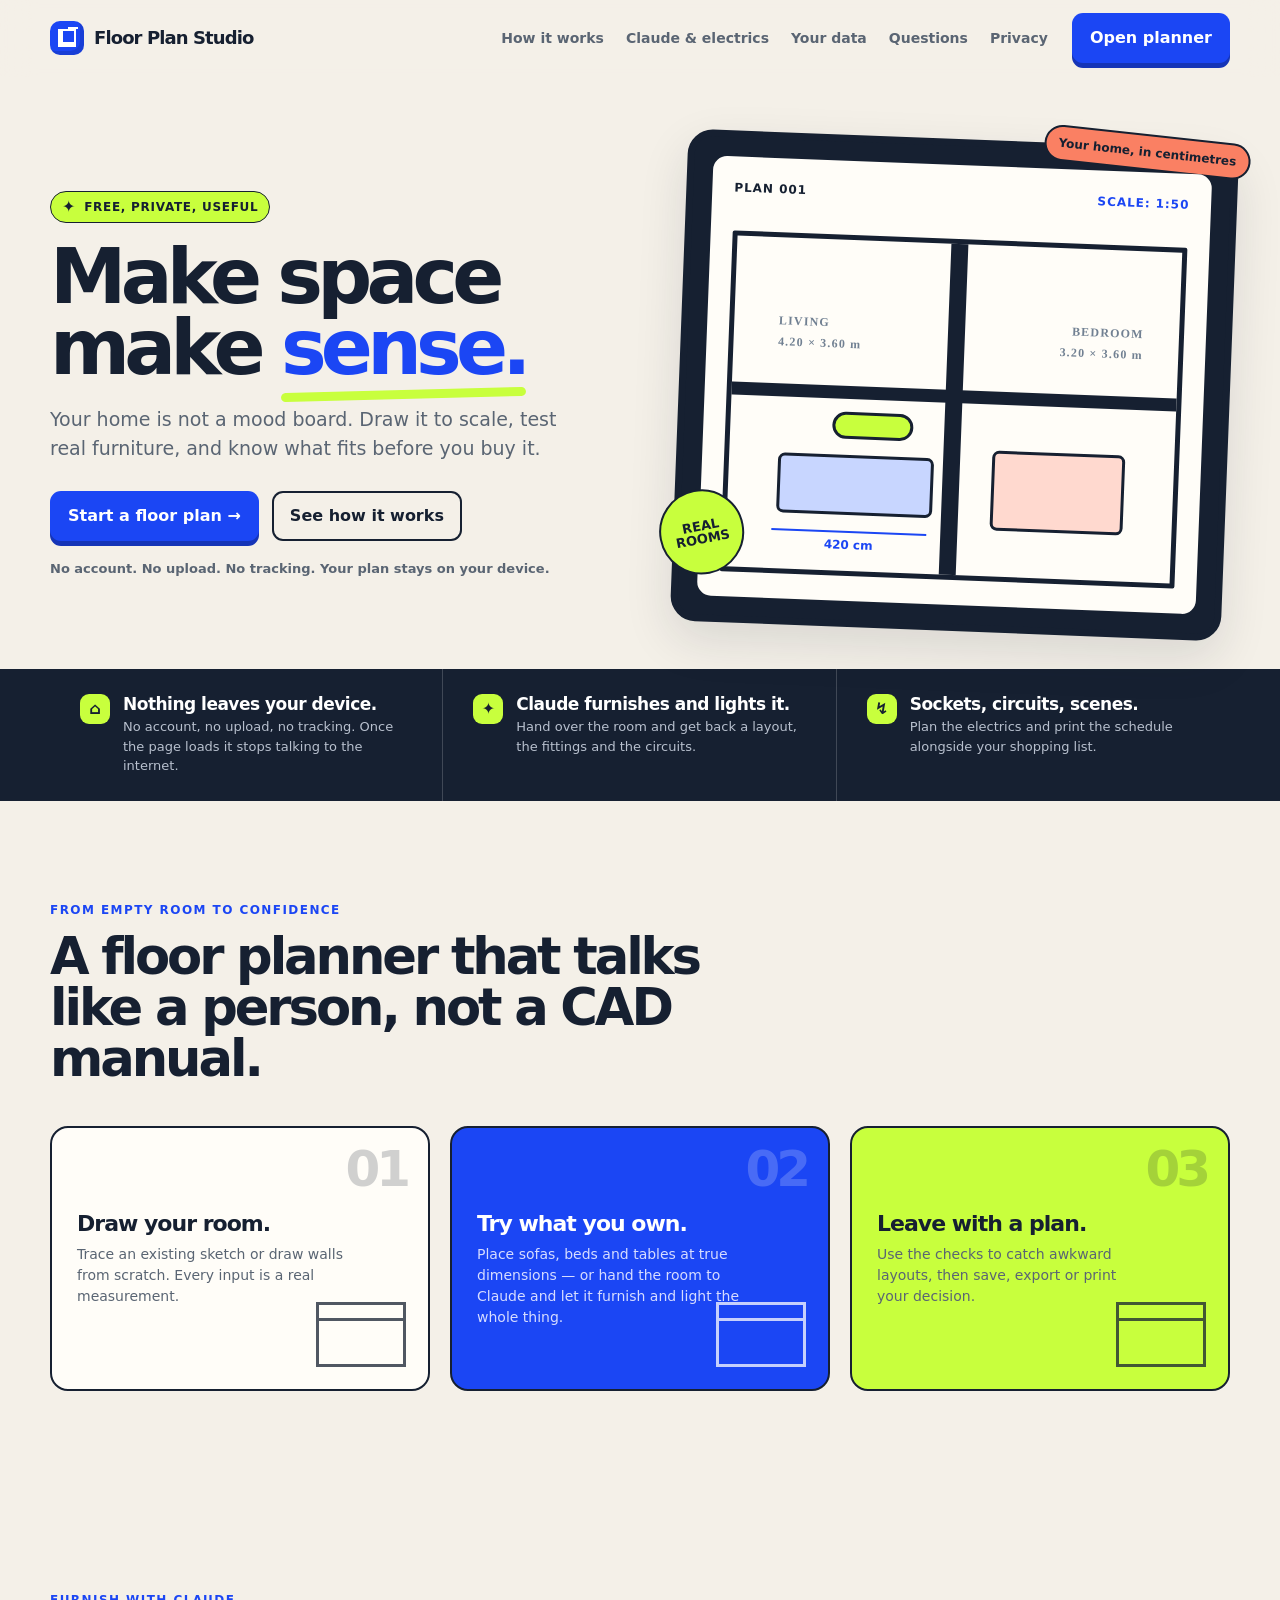
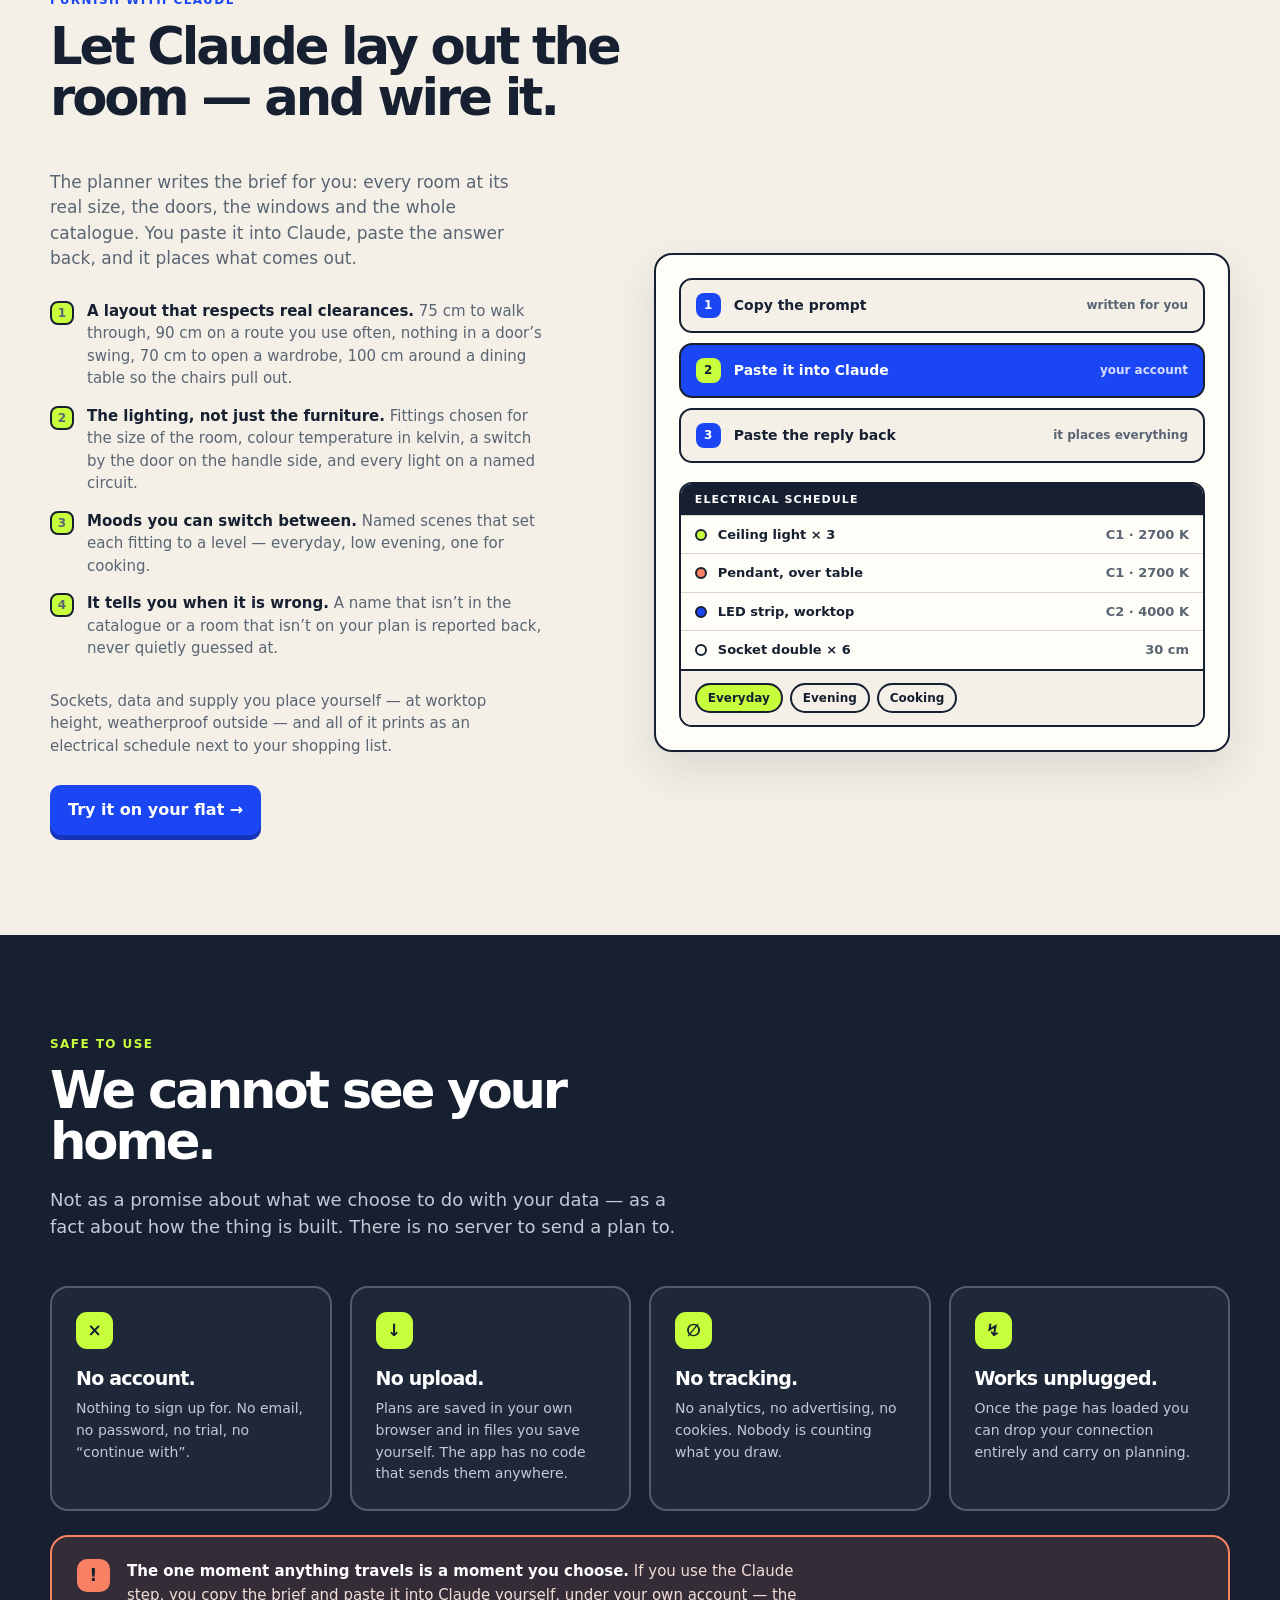
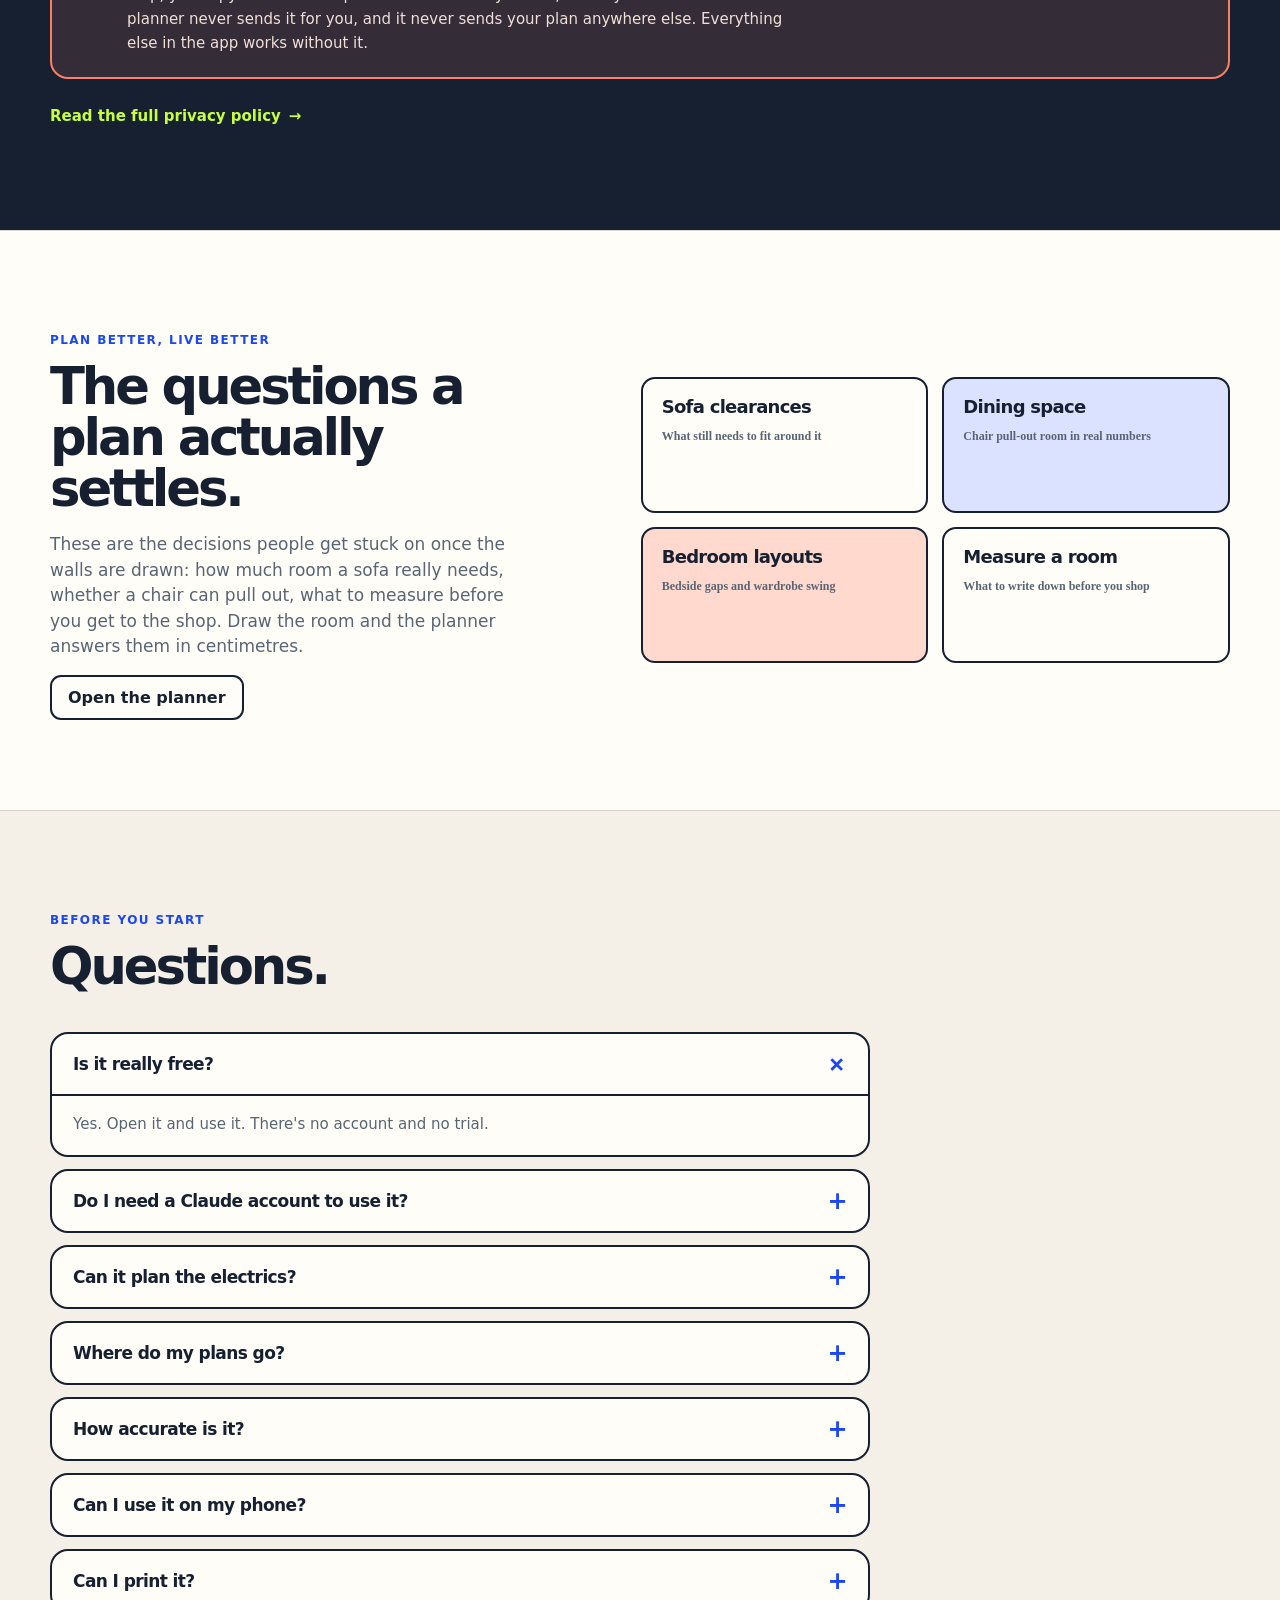
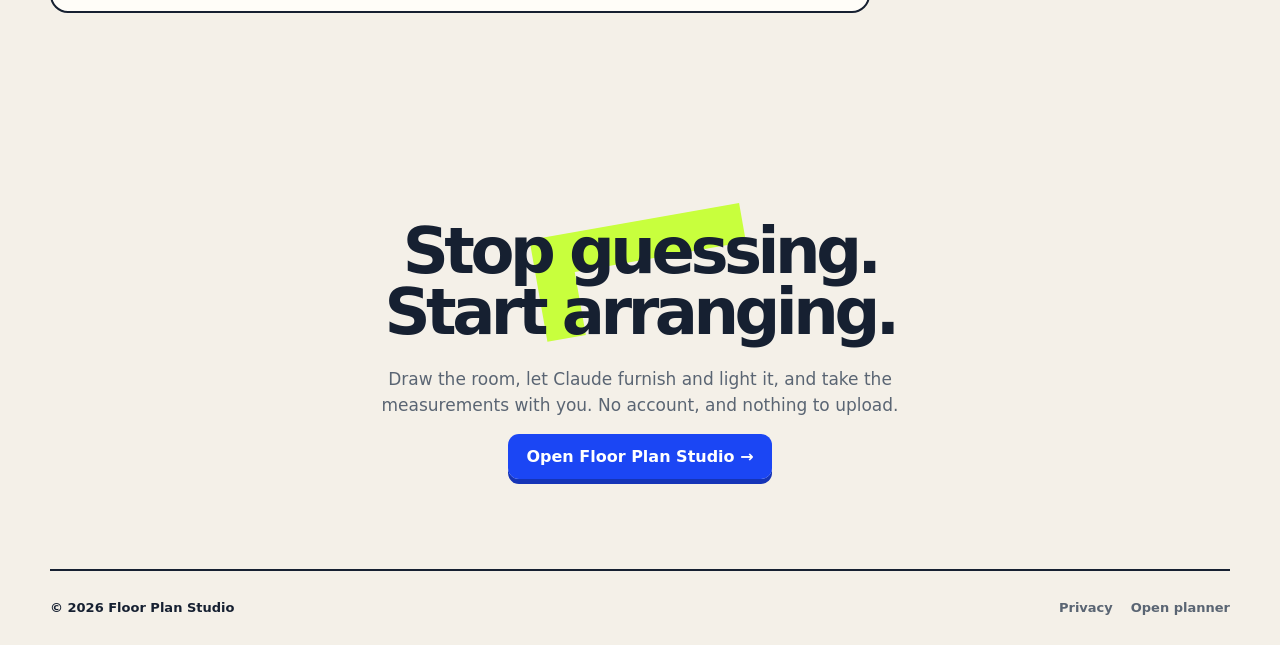
==== commit 2905cb16: "Floors, an illustrated shopping list, and schemes to choose between Three features, and the fixes th" ====
--- a/index.html
+++ b/index.html
@@ -19,34 +19,83 @@
   .proof-band{background:var(--ink);color:#fff}.proofs{display:grid;grid-template-columns:repeat(3,1fr)}.proof{padding:25px 30px;border-right:1px solid rgba(255,255,255,.18);display:flex;gap:13px;align-items:flex-start}.proof:last-child{border:0}.proof strong{display:block;font:850 17px var(--display);letter-spacing:-.03em}.proof p{margin:3px 0 0;color:#b8c0ce;font-size:13px}.proof-icon{flex:none;width:30px;height:30px;border-radius:9px;background:var(--acid);color:var(--ink);display:grid;place-items:center;font-weight:900}
   section{padding:100px 0}.section-kicker{color:var(--blue);font-size:12px;font-weight:900;letter-spacing:.12em;text-transform:uppercase}.section-title{font:900 clamp(34px,4vw,54px)/1 var(--display);letter-spacing:-.06em;margin:12px 0 0;max-width:650px}.steps{display:grid;grid-template-columns:repeat(3,1fr);gap:20px;margin-top:42px}.step{min-height:265px;border:2px solid var(--ink);border-radius:var(--r);padding:25px;position:relative;overflow:hidden;background:var(--paper-2)}.step:nth-child(2){background:var(--blue);color:#fff}.step:nth-child(3){background:var(--acid)}.step-no{font:900 50px/.9 var(--display);letter-spacing:-.08em;opacity:.2;position:absolute;right:21px;top:19px}.step h3{font:850 22px var(--display);letter-spacing:-.045em;margin:58px 0 8px}.step p{margin:0;max-width:270px;font-size:14px;color:var(--muted)}.step:nth-child(2) p{color:#d6dcff}.mini-diagram{position:absolute;right:22px;bottom:22px;width:90px;height:65px;border:3px solid currentColor;opacity:.75}.mini-diagram::after{content:"";position:absolute;inset:13px 0 auto;border-top:3px solid currentColor}
   .library{background:var(--paper-2);border-top:1px solid var(--line);border-bottom:1px solid var(--line)}.library-grid{display:grid;grid-template-columns:1fr 1.1fr;gap:55px;align-items:center}.library-copy p{max-width:480px;color:var(--muted);font-size:17px;margin:18px 0 26px}.topic-grid{display:grid;grid-template-columns:repeat(2,1fr);gap:14px}.topic{border:2px solid var(--ink);text-decoration:none;border-radius:14px;padding:19px;min-height:136px;position:relative;font:850 18px/1.05 var(--display);letter-spacing:-.04em;transition:transform .18s ease,background .18s ease}.topic:hover{transform:translateY(-4px);background:var(--acid)}.topic:nth-child(2){background:#dbe2ff}.topic:nth-child(3){background:#ffd8ce}.topic small{display:block;font:750 12px/1.2 ui-sans-serif;color:var(--muted);letter-spacing:0;margin-top:12px}
+  .ai-grid{display:grid;grid-template-columns:1fr 1.05fr;gap:55px;align-items:center;margin-top:46px}.ai-copy>p{max-width:490px;color:var(--muted);font-size:17px;margin:0}.ai-list{list-style:none;padding:0;margin:28px 0 30px;display:grid;gap:15px;max-width:500px}.ai-list li{display:flex;gap:13px;font-size:15px;color:var(--muted);line-height:1.5}.ai-list b{color:var(--ink)}.ai-list i{flex:none;width:24px;height:24px;border-radius:8px;background:var(--acid);border:2px solid var(--ink);display:grid;place-items:center;font:900 12px/1 var(--display);font-style:normal;margin-top:1px}
+  .flow-card{border:2px solid var(--ink);border-radius:var(--r);background:var(--paper-2);padding:23px;box-shadow:var(--shadow)}.flow{display:grid;gap:10px}.flow-step{display:flex;gap:13px;align-items:center;border:2px solid var(--ink);border-radius:13px;padding:13px 15px;background:var(--paper);font-weight:750;font-size:14px}.flow-step b{flex:none;width:25px;height:25px;border-radius:8px;background:var(--blue);color:#fff;display:grid;place-items:center;font:900 12px/1 var(--display)}.flow-step.mid{background:var(--blue);color:#fff}.flow-step.mid b{background:var(--acid);color:var(--ink)}.flow-step small{margin-left:auto;font-size:12px;font-weight:700;color:var(--muted)}.flow-step.mid small{color:#d6dcff}
+  .elec{margin-top:19px;border:2px solid var(--ink);border-radius:13px;overflow:hidden}.elec-hd{background:var(--ink);color:#fff;padding:9px 14px;font:850 11px var(--display);letter-spacing:.1em;text-transform:uppercase}.elec-row{display:flex;align-items:center;gap:11px;padding:9px 14px;border-top:1px solid var(--line);font-size:13px;font-weight:650;background:var(--paper-2)}.dot{width:12px;height:12px;border-radius:50%;border:2px solid var(--ink);flex:none}.elec-row em{margin-left:auto;font-style:normal;color:var(--muted);font-variant-numeric:tabular-nums;font-weight:700}.scene-row{display:flex;gap:7px;flex-wrap:wrap;padding:12px 14px;border-top:2px solid var(--ink);background:var(--paper)}.scene-pill{border:2px solid var(--ink);border-radius:999px;padding:4px 11px;font-size:12px;font-weight:800}.scene-pill.on{background:var(--acid)}
+  .private{background:var(--ink);color:#fff}.private .section-kicker{color:var(--acid)}.private-intro{color:#c2cad6;font-size:18px;max-width:640px;margin:19px 0 0}.promises{display:grid;grid-template-columns:repeat(4,1fr);gap:18px;margin-top:46px}.promise{border:2px solid rgba(255,255,255,.24);border-radius:var(--r);padding:24px;background:rgba(255,255,255,.04)}.promise i{display:grid;place-items:center;width:37px;height:37px;border-radius:11px;background:var(--acid);color:var(--ink);font:900 17px/1 var(--display);font-style:normal;margin-bottom:18px}.promise h3{font:850 19px var(--display);letter-spacing:-.04em;margin:0 0 9px}.promise p{margin:0;color:#c2cad6;font-size:14px;line-height:1.55}
+  .caveat{margin-top:24px;border:2px solid var(--coral);border-radius:var(--r);background:rgba(250,128,99,.13);padding:22px 25px;display:flex;gap:17px;align-items:flex-start}.caveat i{flex:none;width:33px;height:33px;border-radius:10px;background:var(--coral);color:var(--ink);display:grid;place-items:center;font:900 17px/1 var(--display);font-style:normal}.caveat p{margin:0;color:#f2ded7;font-size:15px;line-height:1.6;max-width:72ch}.caveat p b{color:#fff}.private-more{margin-top:26px;display:inline-flex;align-items:center;gap:8px;color:var(--acid);font-weight:800;font-size:15px;text-decoration:none;border-bottom:2px solid transparent}.private-more:hover{border-bottom-color:var(--acid)}
   .faq{display:grid;gap:12px;margin-top:40px;max-width:820px}.faq details{border:2px solid var(--ink);border-radius:var(--r);background:var(--paper-2);overflow:hidden}.faq summary{cursor:pointer;list-style:none;padding:18px 21px;font:850 17px var(--display);letter-spacing:-.035em;display:flex;align-items:center;gap:14px}.faq summary::-webkit-details-marker{display:none}.faq summary::after{content:"+";margin-left:auto;font:900 24px/1 var(--display);color:var(--blue);transition:transform .2s ease}.faq details[open] summary::after{transform:rotate(45deg)}.faq details[open] summary{border-bottom:2px solid var(--ink)}.faq p{margin:0;padding:17px 21px 20px;color:var(--muted);font-size:15px;max-width:64ch}
   .close{padding:108px 0 100px;text-align:center;position:relative;overflow:hidden}.close::before{content:"⌐";position:absolute;color:var(--acid);font:900 340px/.8 var(--display);left:50%;top:5px;transform:translateX(-50%) rotate(-10deg);z-index:-1}.close h2{font:900 clamp(38px,5vw,64px)/.95 var(--display);letter-spacing:-.07em;margin:0 auto 24px;max-width:800px}.close p{color:var(--muted);font-size:17px;margin:0 auto 27px;max-width:520px}.footer{border-top:2px solid var(--ink);padding:27px 0;display:flex;justify-content:space-between;gap:20px;align-items:center;font-size:13px;font-weight:700}.footer a{color:var(--muted);text-decoration:none}.footer a:hover{color:var(--blue)}.footer-links{display:flex;gap:18px}
-  @media(max-width:860px){.nav-links{display:none}.hero{grid-template-columns:1fr;gap:44px;padding-top:48px}.drawing-card{max-width:600px;margin:0 auto;transform:rotate(1deg)}.proofs,.steps{grid-template-columns:1fr}.proof{border-right:0;border-bottom:1px solid rgba(255,255,255,.18)}.proof:last-child{border-bottom:0}.library-grid{grid-template-columns:1fr}.library-copy{max-width:650px}}
-  @media(max-width:560px){.wrap{width:min(100% - 28px,1180px)}.nav{height:67px}.nav-cta{margin-left:auto;padding:10px 13px;font-size:13px}.brand{font-size:16px}.hero h1{font-size:50px}.hero-copy{font-size:17px}.mock{min-height:340px}.mock-plan{inset:65px 14px 16px}.drawing-card{padding:13px;border-width:5px}.drawing-card::before{right:-8px;font-size:10px}.sticker{display:none}.topic-grid{grid-template-columns:1fr}.footer{align-items:flex-start;flex-direction:column}.footer-links{flex-wrap:wrap}section{padding:70px 0}.close{padding:75px 0}.close::before{font-size:260px}}
+  @media(max-width:860px){.nav-links{display:none}.ai-grid{grid-template-columns:1fr;gap:42px}.promises{grid-template-columns:repeat(2,1fr)}.hero{grid-template-columns:1fr;gap:44px;padding-top:48px}.drawing-card{max-width:600px;margin:0 auto;transform:rotate(1deg)}.proofs,.steps{grid-template-columns:1fr}.proof{border-right:0;border-bottom:1px solid rgba(255,255,255,.18)}.proof:last-child{border-bottom:0}.library-grid{grid-template-columns:1fr}.library-copy{max-width:650px}}
+  @media(max-width:560px){.wrap{width:min(100% - 28px,1180px)}.nav{height:67px}.nav-cta{margin-left:auto;padding:10px 13px;font-size:13px}.brand{font-size:16px}.hero h1{font-size:50px}.hero-copy{font-size:17px}.mock{min-height:340px}.mock-plan{inset:65px 14px 16px}.drawing-card{padding:13px;border-width:5px}.drawing-card::before{right:-8px;font-size:10px}.sticker{display:none}.topic-grid{grid-template-columns:1fr}.promises{grid-template-columns:1fr}.caveat{flex-direction:column;gap:13px}.footer{align-items:flex-start;flex-direction:column}.footer-links{flex-wrap:wrap}section{padding:70px 0}.close{padding:75px 0}.close::before{font-size:260px}}
   @media(prefers-reduced-motion:reduce){*,*::before,*::after{scroll-behavior:auto!important;transition:none!important}}
 </style>
 </head>
 <body>
-<header class="site-header" id="header"><nav class="wrap nav"><a class="brand" href="#top"><span class="brand-mark" aria-hidden="true"></span>Floor Plan Studio</a><div class="nav-links"><a href="#how">How it works</a><a href="#library">What it settles</a><a href="#faq">Questions</a><a href="privacy.html">Privacy</a></div><a class="nav-cta" href="app.html?v=2026-08-30.1739">Open planner</a></nav></header>
+<header class="site-header" id="header"><nav class="wrap nav"><a class="brand" href="#top"><span class="brand-mark" aria-hidden="true"></span>Floor Plan Studio</a><div class="nav-links"><a href="#how">How it works</a><a href="#ai">Claude &amp; electrics</a><a href="#private">Your data</a><a href="#faq">Questions</a><a href="privacy.html">Privacy</a></div><a class="nav-cta" href="app.html?v=2026-08-30.2155">Open planner</a></nav></header>
 <main id="top">
   <div class="wrap hero">
-    <div><span class="eyebrow"><span>✦</span> Free, private, useful</span><h1>Make space<br>make <em>sense.</em></h1><p class="hero-copy">Your home is not a mood board. Draw it to scale, test real furniture, and know what fits before you buy it.</p><div class="actions"><a class="button" href="app.html?v=2026-08-30.1739">Start a floor plan <span aria-hidden="true">→</span></a><a class="button alt" href="#how">See how it works</a></div><p class="microcopy">No account. No upload. Your work remains on your device.</p></div>
+    <div><span class="eyebrow"><span>✦</span> Free, private, useful</span><h1>Make space<br>make <em>sense.</em></h1><p class="hero-copy">Your home is not a mood board. Draw it to scale, test real furniture, and know what fits before you buy it.</p><div class="actions"><a class="button" href="app.html?v=2026-08-30.2155">Start a floor plan <span aria-hidden="true">→</span></a><a class="button alt" href="#how">See how it works</a></div><p class="microcopy">No account. No upload. No tracking. Your plan stays on your device.</p></div>
     <div class="drawing-card" aria-label="A sample floor plan"><div class="mock"><div class="mock-top"><span>Plan 001</span><b>Scale: 1:50</b></div><div class="mock-plan"><span class="sofa"></span><span class="table"></span><span class="bed"></span><span class="dimension">420 cm</span></div></div><div class="sticker">REAL<br>ROOMS</div></div>
   </div>
-  <div class="proof-band"><div class="wrap proofs"><div class="proof"><span class="proof-icon">⌐</span><div><strong>Measure once.</strong><p>Work in actual centimetres from the very first wall.</p></div></div><div class="proof"><span class="proof-icon">✓</span><div><strong>Know before you buy.</strong><p>Check doors, walkways and furniture clearances.</p></div></div><div class="proof"><span class="proof-icon">↗</span><div><strong>Take it with you.</strong><p>Export a shopping list or print your plan with sizes.</p></div></div></div></div>
+  <div class="proof-band"><div class="wrap proofs"><div class="proof"><span class="proof-icon">⌂</span><div><strong>Nothing leaves your device.</strong><p>No account, no upload, no tracking. Once the page loads it stops talking to the internet.</p></div></div><div class="proof"><span class="proof-icon">✦</span><div><strong>Claude furnishes and lights it.</strong><p>Hand over the room and get back a layout, the fittings and the circuits.</p></div></div><div class="proof"><span class="proof-icon">↯</span><div><strong>Sockets, circuits, scenes.</strong><p>Plan the electrics and print the schedule alongside your shopping list.</p></div></div></div></div>
   <section id="how"><div class="wrap"><div class="section-kicker">From empty room to confidence</div><h2 class="section-title">A floor planner that talks like a person, not a CAD manual.</h2><div class="steps"><article class="step"><span class="step-no">01</span><h3>Draw your room.</h3><p>Trace an existing sketch or draw walls from scratch. Every input is a real measurement.</p><span class="mini-diagram" aria-hidden="true"></span></article><article class="step"><span class="step-no">02</span><h3>Try what you own.</h3><p>Place sofas, beds and tables at true dimensions — or hand the room to Claude and let it furnish and light the whole thing.</p><span class="mini-diagram" aria-hidden="true"></span></article><article class="step"><span class="step-no">03</span><h3>Leave with a plan.</h3><p>Use the checks to catch awkward layouts, then save, export or print your decision.</p><span class="mini-diagram" aria-hidden="true"></span></article></div></div></section>
-  <section id="library" class="library"><div class="wrap library-grid"><div class="library-copy"><div class="section-kicker">Plan better, live better</div><h2 class="section-title">The questions a plan actually settles.</h2><p>These are the decisions people get stuck on once the walls are drawn: how much room a sofa really needs, whether a chair can pull out, what to measure before you get to the shop. Draw the room and the planner answers them in centimetres.</p><a class="button alt" href="app.html?v=2026-08-30.1739">Open the planner</a></div><div class="topic-grid"><a class="topic" href="app.html?v=2026-08-30.1739">Sofa clearances<small>What still needs to fit around it</small></a><a class="topic" href="app.html?v=2026-08-30.1739">Dining space<small>Chair pull-out room in real numbers</small></a><a class="topic" href="app.html?v=2026-08-30.1739">Bedroom layouts<small>Bedside gaps and wardrobe swing</small></a><a class="topic" href="app.html?v=2026-08-30.1739">Measure a room<small>What to write down before you shop</small></a></div></div></section>
+  <section id="ai"><div class="wrap">
+    <div class="section-kicker">Furnish with Claude</div><h2 class="section-title">Let Claude lay out the room — and wire it.</h2>
+    <div class="ai-grid">
+      <div class="ai-copy">
+        <p>The planner writes the brief for you: every room at its real size, the doors, the windows and the whole catalogue. You paste it into Claude, paste the answer back, and it places what comes out.</p>
+        <ul class="ai-list">
+          <li><i>1</i><span><b>A layout that respects real clearances.</b> 75&nbsp;cm to walk through, 90&nbsp;cm on a route you use often, nothing in a door&rsquo;s swing, 70&nbsp;cm to open a wardrobe, 100&nbsp;cm around a dining table so the chairs pull out.</span></li>
+          <li><i>2</i><span><b>The lighting, not just the furniture.</b> Fittings chosen for the size of the room, colour temperature in kelvin, a switch by the door on the handle side, and every light on a named circuit.</span></li>
+          <li><i>3</i><span><b>Moods you can switch between.</b> Named scenes that set each fitting to a level &mdash; everyday, low evening, one for cooking.</span></li>
+          <li><i>4</i><span><b>It tells you when it is wrong.</b> A name that isn&rsquo;t in the catalogue or a room that isn&rsquo;t on your plan is reported back, never quietly guessed at.</span></li>
+        </ul>
+        <p style="font-size:15px">Sockets, data and supply you place yourself &mdash; at worktop height, weatherproof outside &mdash; and all of it prints as an electrical schedule next to your shopping list.</p>
+        <div class="actions" style="margin-top:28px"><a class="button" href="app.html?v=2026-08-30.2155">Try it on your flat <span aria-hidden="true">&rarr;</span></a></div>
+      </div>
+      <div class="flow-card" aria-label="How the Claude step works">
+        <div class="flow">
+          <div class="flow-step"><b>1</b>Copy the prompt<small>written for you</small></div>
+          <div class="flow-step mid"><b>2</b>Paste it into Claude<small>your account</small></div>
+          <div class="flow-step"><b>3</b>Paste the reply back<small>it places everything</small></div>
+        </div>
+        <div class="elec">
+          <div class="elec-hd">Electrical schedule</div>
+          <div class="elec-row"><span class="dot" style="background:#c8ff3d"></span>Ceiling light &times;&nbsp;3<em>C1 &middot; 2700 K</em></div>
+          <div class="elec-row"><span class="dot" style="background:#fa8063"></span>Pendant, over table<em>C1 &middot; 2700 K</em></div>
+          <div class="elec-row"><span class="dot" style="background:#1b46f4"></span>LED strip, worktop<em>C2 &middot; 4000 K</em></div>
+          <div class="elec-row"><span class="dot" style="background:#fffdf8"></span>Socket double &times;&nbsp;6<em>30 cm</em></div>
+          <div class="scene-row"><span class="scene-pill on">Everyday</span><span class="scene-pill">Evening</span><span class="scene-pill">Cooking</span></div>
+        </div>
+      </div>
+    </div>
+  </div></section>
+  <section id="private" class="private"><div class="wrap">
+    <div class="section-kicker">Safe to use</div><h2 class="section-title" style="color:#fff">We cannot see your home.</h2>
+    <p class="private-intro">Not as a promise about what we choose to do with your data &mdash; as a fact about how the thing is built. There is no server to send a plan to.</p>
+    <div class="promises">
+      <div class="promise"><i>&times;</i><h3>No account.</h3><p>Nothing to sign up for. No email, no password, no trial, no &ldquo;continue with&rdquo;.</p></div>
+      <div class="promise"><i>&darr;</i><h3>No upload.</h3><p>Plans are saved in your own browser and in files you save yourself. The app has no code that sends them anywhere.</p></div>
+      <div class="promise"><i>&empty;</i><h3>No tracking.</h3><p>No analytics, no advertising, no cookies. Nobody is counting what you draw.</p></div>
+      <div class="promise"><i>↯</i><h3>Works unplugged.</h3><p>Once the page has loaded you can drop your connection entirely and carry on planning.</p></div>
+    </div>
+    <div class="caveat"><i>!</i><p><b>The one moment anything travels is a moment you choose.</b> If you use the Claude step, you copy the brief and paste it into Claude yourself, under your own account &mdash; the planner never sends it for you, and it never sends your plan anywhere else. Everything else in the app works without it.</p></div>
+    <a class="private-more" href="privacy.html">Read the full privacy policy <span aria-hidden="true">&rarr;</span></a>
+  </div></section>
+  <section id="library" class="library"><div class="wrap library-grid"><div class="library-copy"><div class="section-kicker">Plan better, live better</div><h2 class="section-title">The questions a plan actually settles.</h2><p>These are the decisions people get stuck on once the walls are drawn: how much room a sofa really needs, whether a chair can pull out, what to measure before you get to the shop. Draw the room and the planner answers them in centimetres.</p><a class="button alt" href="app.html?v=2026-08-30.2155">Open the planner</a></div><div class="topic-grid"><a class="topic" href="app.html?v=2026-08-30.2155">Sofa clearances<small>What still needs to fit around it</small></a><a class="topic" href="app.html?v=2026-08-30.2155">Dining space<small>Chair pull-out room in real numbers</small></a><a class="topic" href="app.html?v=2026-08-30.2155">Bedroom layouts<small>Bedside gaps and wardrobe swing</small></a><a class="topic" href="app.html?v=2026-08-30.2155">Measure a room<small>What to write down before you shop</small></a></div></div></section>
   <section id="faq"><div class="wrap"><div class="section-kicker">Before you start</div><h2 class="section-title">Questions.</h2><div class="faq">
     <details open><summary>Is it really free?</summary><p>Yes. Open it and use it. There's no account and no trial.</p></details>
     <details><summary>Do I need a Claude account to use it?</summary><p>No. Drawing and furnishing by hand needs nothing at all. The Claude feature writes you a prompt to paste in wherever you already use Claude, and reads the answer back &mdash; the planner itself never talks to a server.</p></details>
+    <details><summary>Can it plan the electrics?</summary><p>Yes. Lights, switches, sockets, data and supply, each on a named circuit, with colour temperature and output per fitting and named scenes that set them to a level. Claude proposes the lighting and the circuits when you use the Furnish step; sockets and the rest you place yourself. It all prints as an electrical schedule.</p></details>
     <details><summary>Where do my plans go?</summary><p>Into your own browser's storage, and into files you save yourself. Nothing is sent anywhere &mdash; the page has no way to upload anything.</p></details>
     <details><summary>How accurate is it?</summary><p>As accurate as the numbers you give it. Calibrate a photo carefully, or type real tape-measure lengths, and it's exact. Always measure again before buying something expensive.</p></details>
     <details><summary>Can I use it on my phone?</summary><p>You can view and adjust a plan, and pinch to zoom in 3D. Drawing a flat from scratch is much easier on a laptop.</p></details>
     <details><summary>Can I print it?</summary><p>Yes &mdash; the plan on one page, your shopping list on the next, then a room schedule and an electrical schedule. Or export a PNG.</p></details>
   </div></div></section>
-  <section class="close"><div class="wrap"><h2>Stop guessing.<br>Start arranging.</h2><p>Open the planner and make your next furniture decision with dimensions in front of you.</p><a class="button" href="app.html?v=2026-08-30.1739">Open Floor Plan Studio <span aria-hidden="true">→</span></a></div></section>
+  <section class="close"><div class="wrap"><h2>Stop guessing.<br>Start arranging.</h2><p>Draw the room, let Claude furnish and light it, and take the measurements with you. No account, and nothing to upload.</p><a class="button" href="app.html?v=2026-08-30.2155">Open Floor Plan Studio <span aria-hidden="true">→</span></a></div></section>
 </main>
-<footer class="wrap footer"><span>© 2026 Floor Plan Studio</span><div class="footer-links"><a href="privacy.html">Privacy</a><a href="app.html?v=2026-08-30.1739">Open planner</a></div></footer>
+<footer class="wrap footer"><span>© 2026 Floor Plan Studio</span><div class="footer-links"><a href="privacy.html">Privacy</a><a href="app.html?v=2026-08-30.2155">Open planner</a></div></footer>
 <script>const h=document.getElementById("header");addEventListener("scroll",()=>h.classList.toggle("scrolled",scrollY>10),{passive:true});</script>
 </body>
 </html>
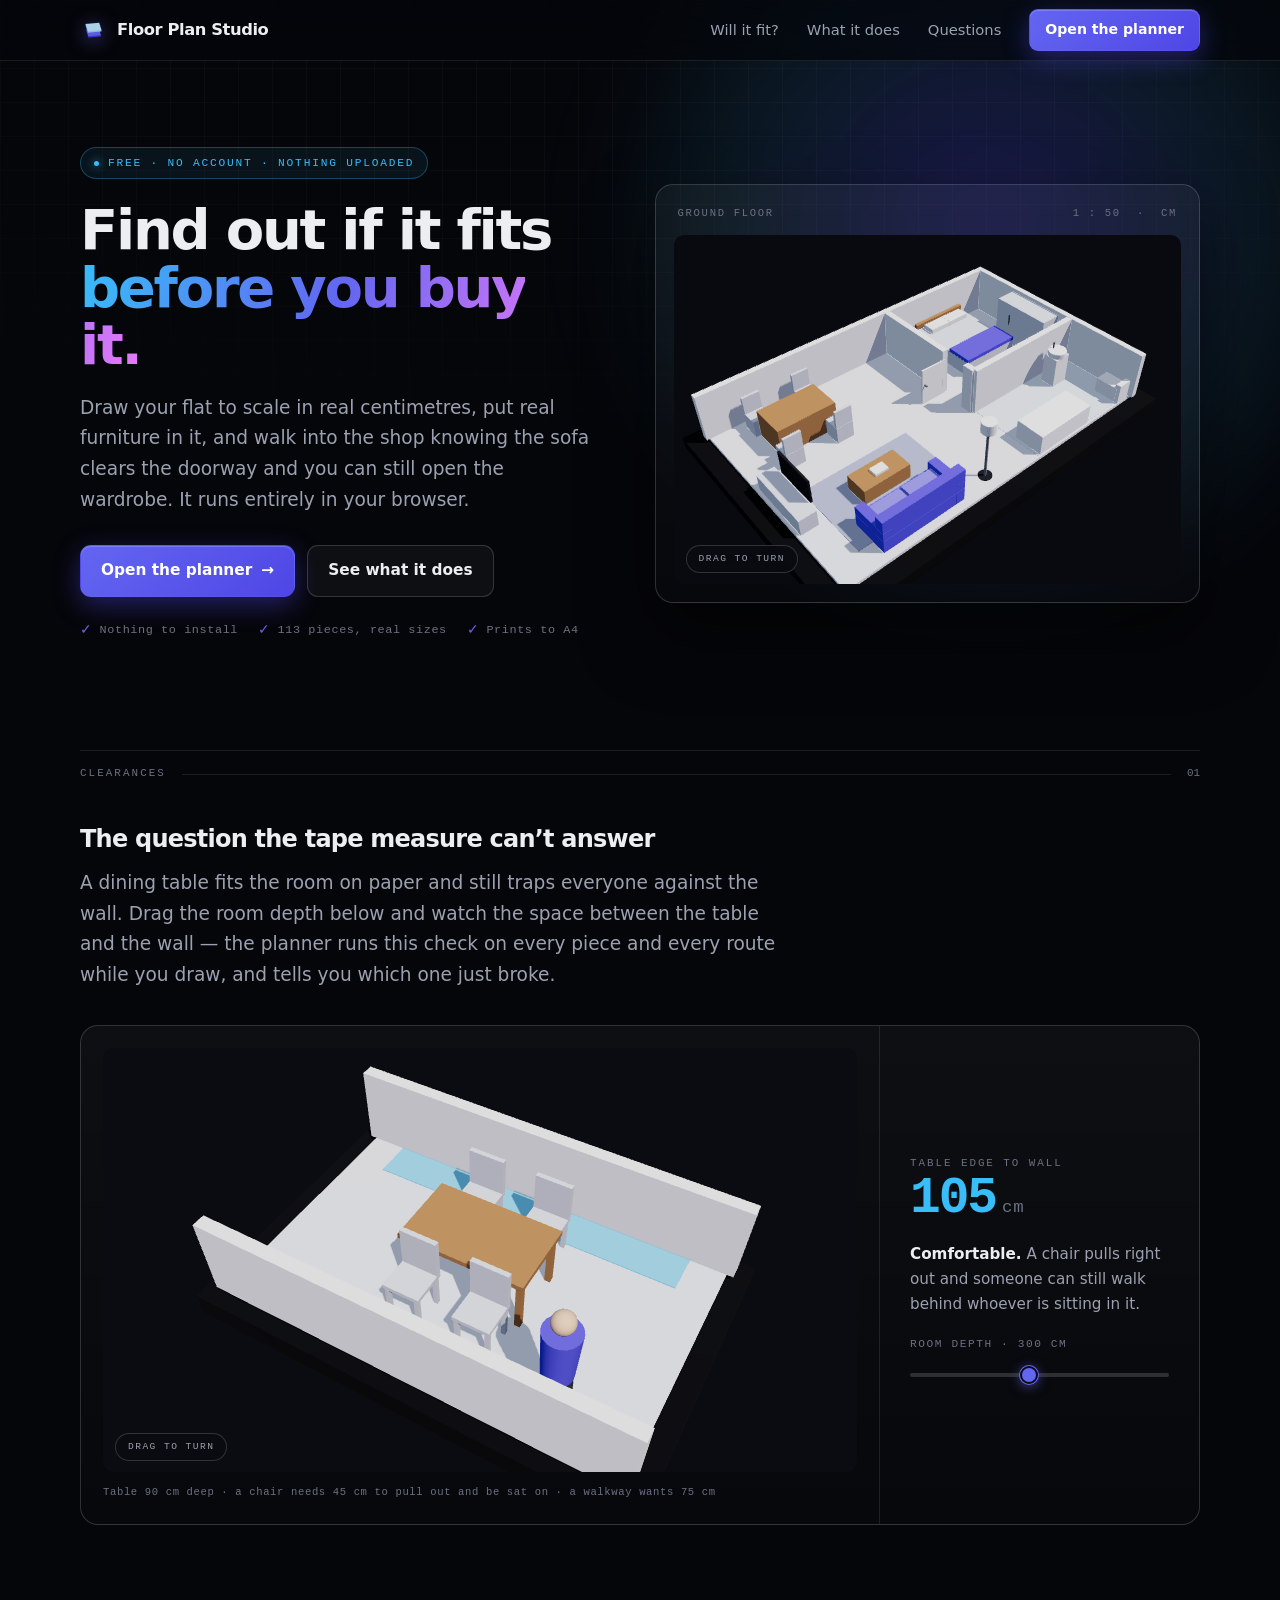
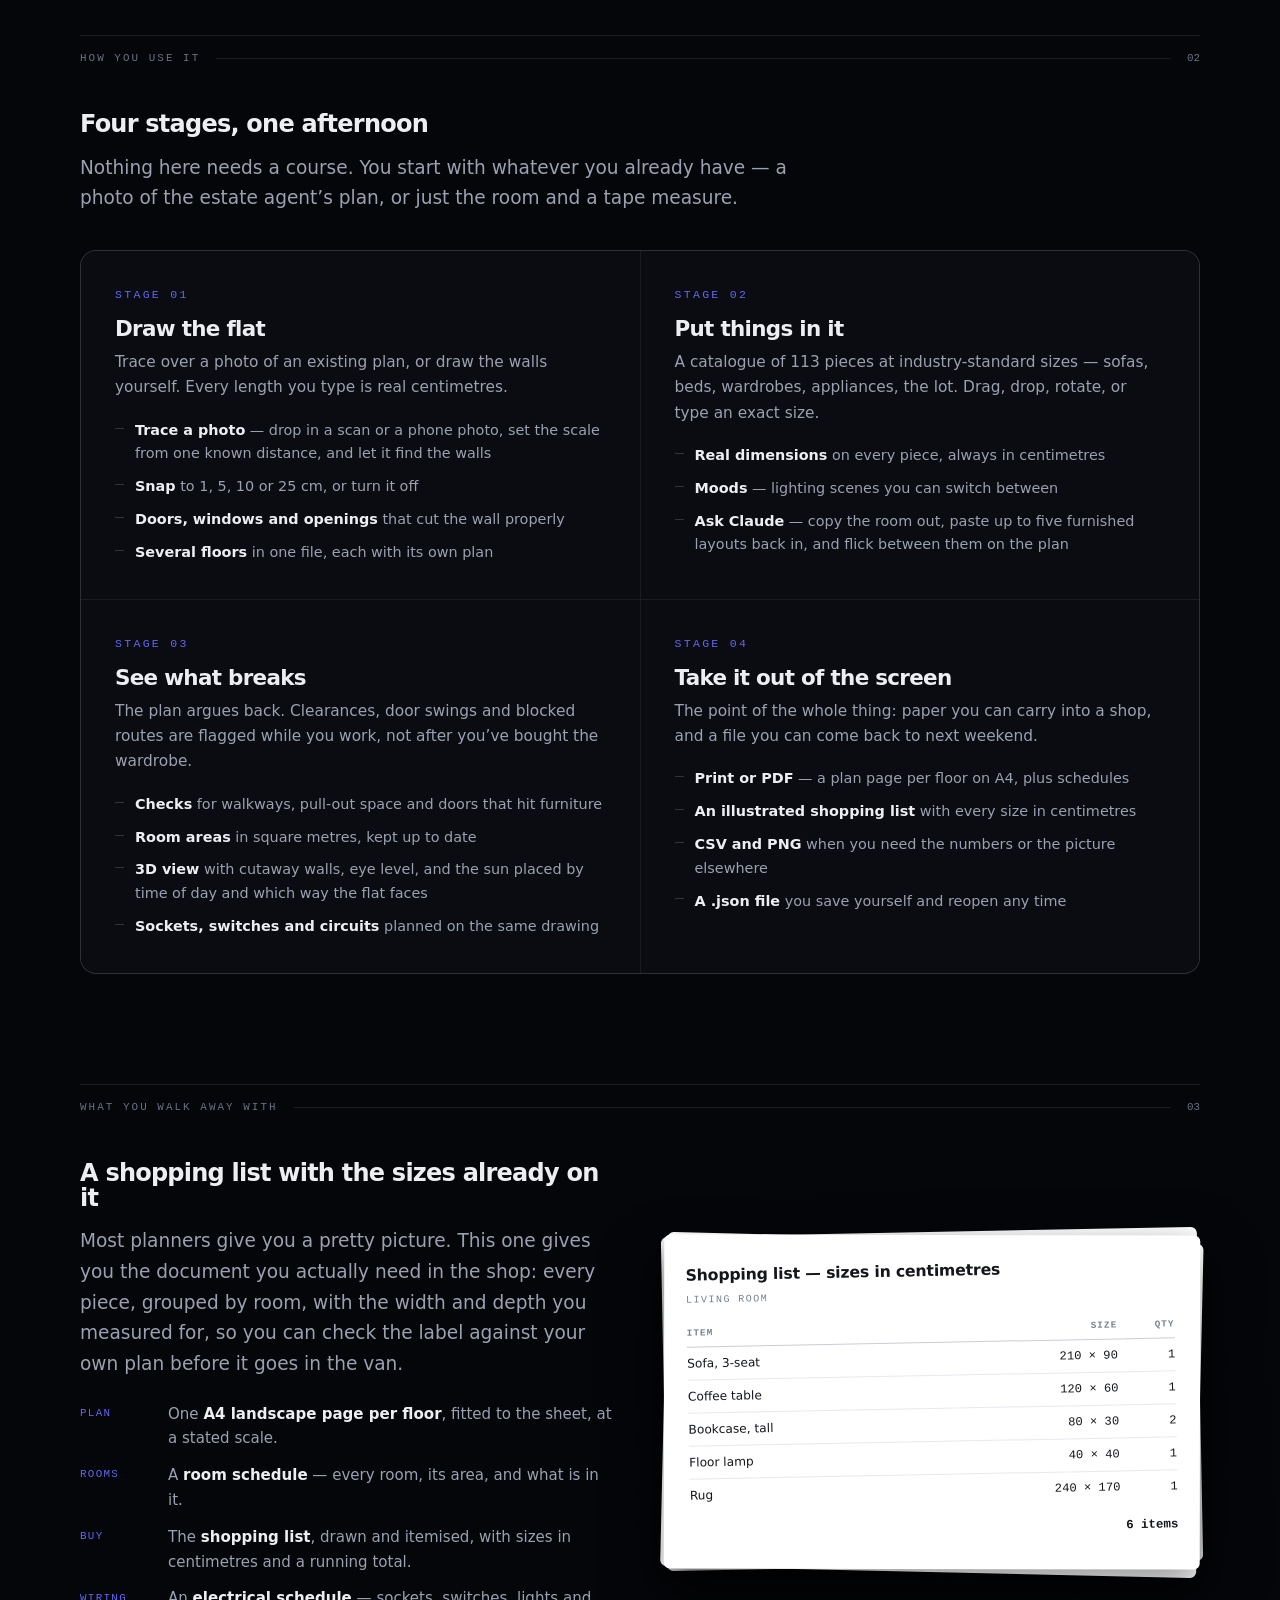
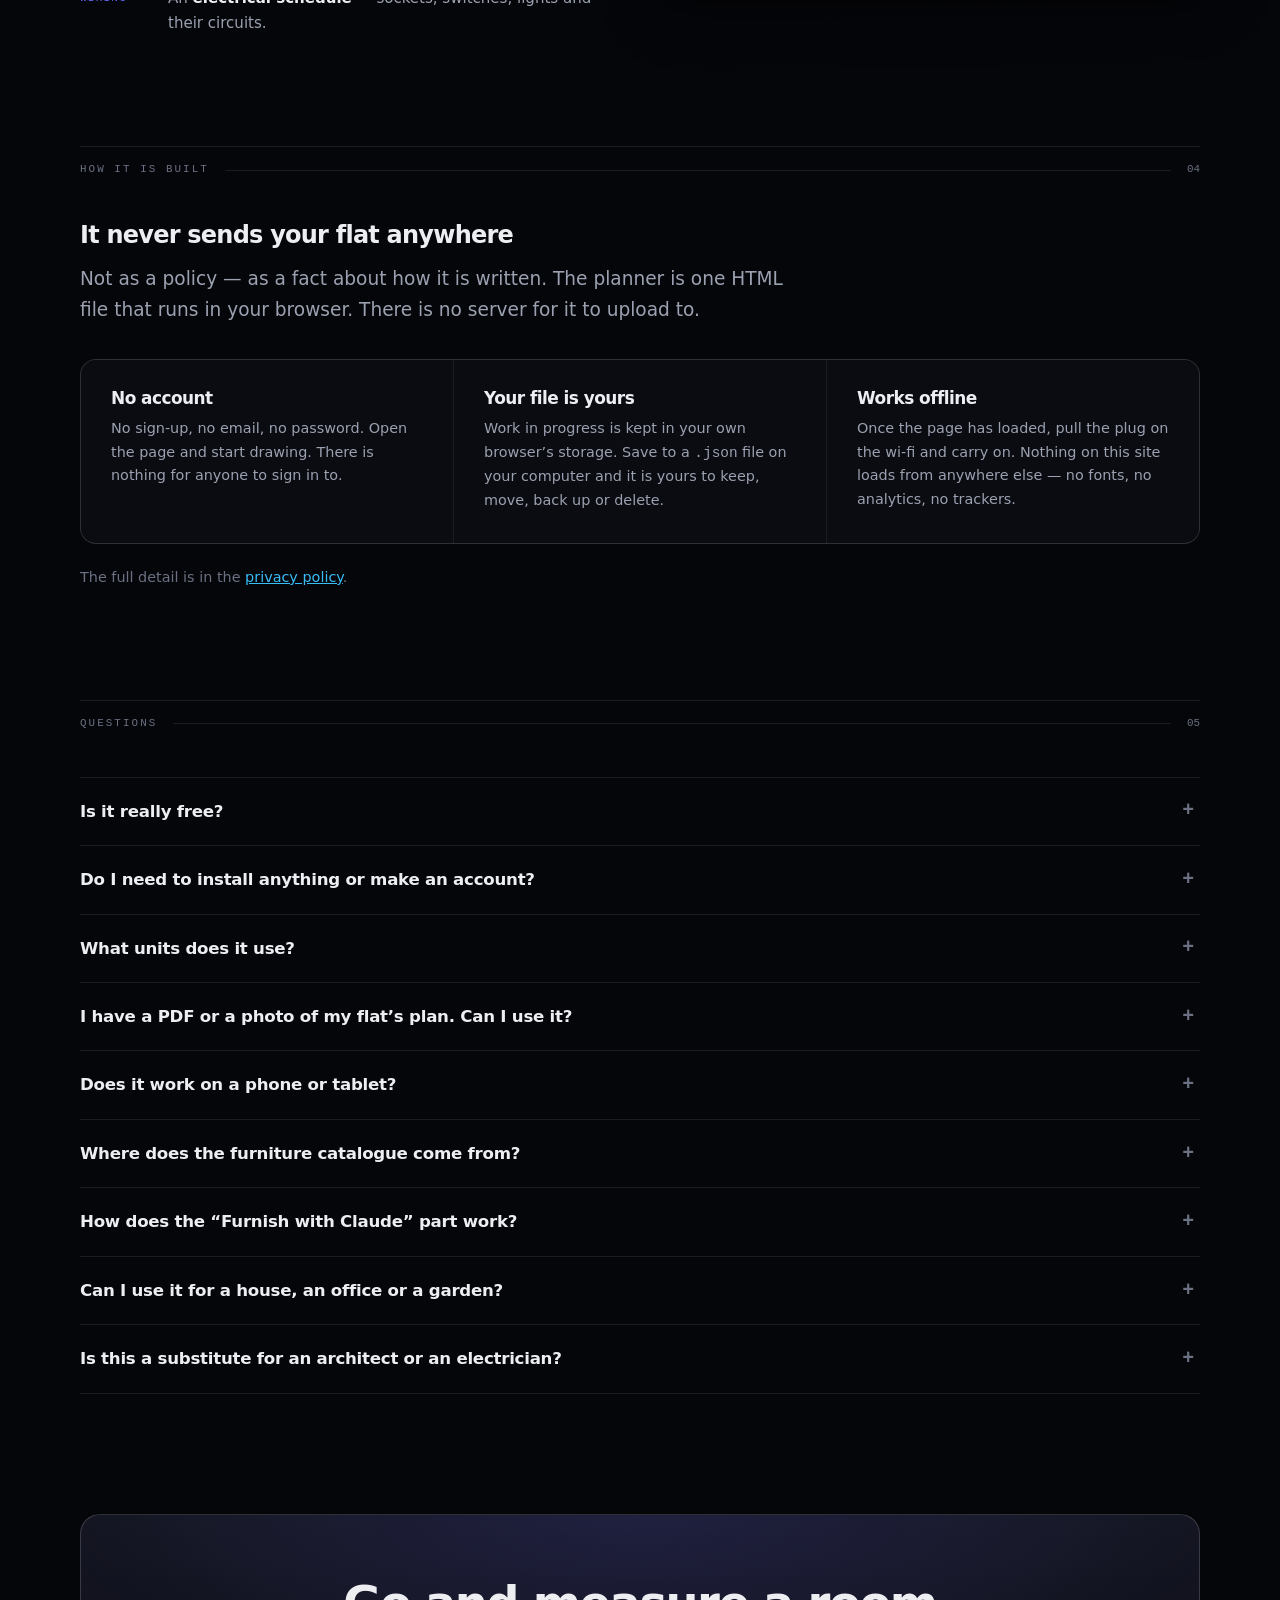
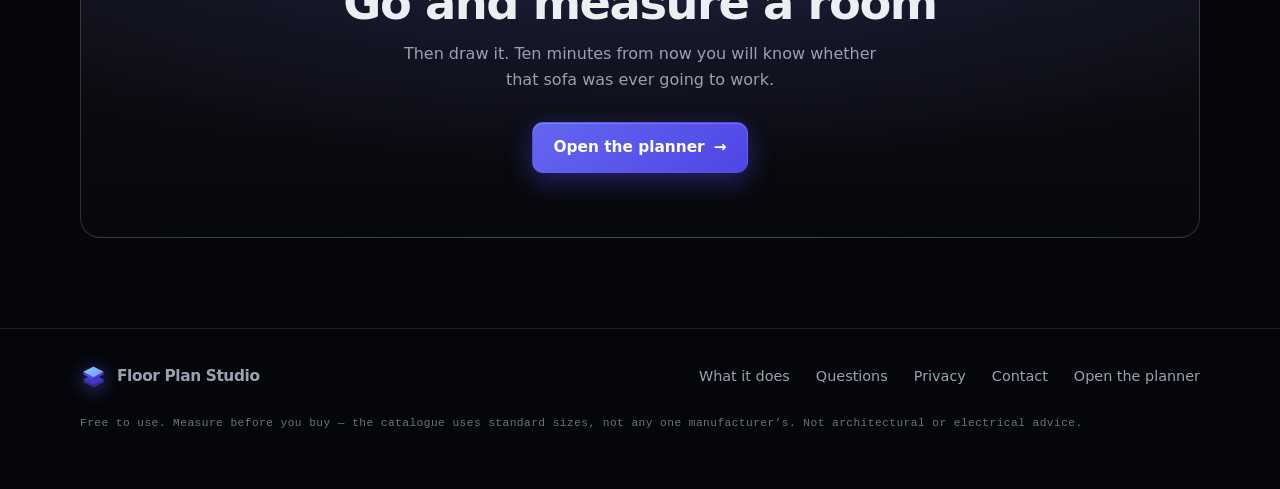
==== commit 35451258: "Rebuild the public site, and put the app in the same clothes The v2 look — near-black ground, glass " ====
--- a/index.html
+++ b/index.html
@@ -3,99 +3,1554 @@
 <head>
 <meta charset="utf-8">
 <meta name="viewport" content="width=device-width,initial-scale=1">
-<meta name="theme-color" content="#f4f0e8">
-<title>Floor Plan Studio — make space make sense</title>
-<meta name="description" content="A private, free floor planner for real rooms and real furniture. Draw to scale, test what fits, and take the measurements shopping.">
-<meta property="og:title" content="Floor Plan Studio — make space make sense">
-<meta property="og:description" content="Plan your home in real measurements, privately in your browser.">
+<meta name="theme-color" content="#05060A">
+<title>Floor Plan Studio — draw your flat to scale, free, in the browser</title>
+<meta name="description" content="A free floor planner for real rooms and real furniture. Draw your flat to scale in centimetres, test what fits before you buy it, and print a plan and a shopping list with every size on it. No account, nothing uploaded.">
+<link rel="canonical" href="https://tarekfouad97.github.io/Floor-Plan-Studio/">
+<meta property="og:title" content="Floor Plan Studio — draw your flat to scale">
+<meta property="og:description" content="Draw your flat in real centimetres, test what fits, and take the measurements shopping. Free, no account, nothing leaves your browser.">
 <meta property="og:type" content="website">
-<link rel="icon" href="data:image/svg+xml,<svg xmlns='http://www.w3.org/2000/svg' viewBox='0 0 32 32'><rect width='32' height='32' rx='7' fill='%231b46f4'/><path d='M8 9h16M8 16h16M8 23h16' stroke='white' stroke-width='2.4' stroke-linecap='round'/></svg>">
+<meta property="og:url" content="https://tarekfouad97.github.io/Floor-Plan-Studio/">
+<meta name="twitter:card" content="summary">
+<meta name="robots" content="index,follow,max-image-preview:large">
+<meta name="author" content="Floor Plan Studio">
+<link rel="icon" href="data:image/svg+xml,<svg xmlns='http://www.w3.org/2000/svg' viewBox='0 0 32 32'><defs><linearGradient id='g' x1='4' y1='2' x2='28' y2='20' gradientUnits='userSpaceOnUse'><stop stop-color='%237DD3FC'/><stop offset='1' stop-color='%23818CF8'/></linearGradient></defs><path d='M4 19.5 16 26 16 29 4 22.5Z' fill='%23312E81'/><path d='M28 19.5 16 26 16 29 28 22.5Z' fill='%233730A3'/><path d='M16 13 28 19.5 16 26 4 19.5Z' fill='%234338CA'/><path d='M4 10.5 16 17 16 20 4 13.5Z' fill='%234F46E5'/><path d='M28 10.5 16 17 16 20 28 13.5Z' fill='%234338CA'/><path d='M16 4 28 10.5 16 17 4 10.5Z' fill='url(%23g)'/></svg>">
+
 <style>
-  :root{--paper:#f4f0e8;--paper-2:#fffdf8;--ink:#162031;--muted:#5a6573;--blue:#1b46f4;--blue-2:#1534b7;--acid:#c8ff3d;--coral:#fa8063;--line:#d9d5cc;--r:18px;--shadow:0 18px 48px rgba(22,32,49,.12);--display:ui-rounded,"Arial Rounded MT Bold",ui-sans-serif,system-ui,sans-serif}
-  *{box-sizing:border-box}html{scroll-behavior:smooth}body{margin:0;background:var(--paper);color:var(--ink);font:16px/1.5 ui-sans-serif,system-ui,-apple-system,"Segoe UI",sans-serif;-webkit-font-smoothing:antialiased}a{color:inherit}button,a{font:inherit}:focus-visible{outline:3px solid var(--coral);outline-offset:3px;border-radius:5px}.wrap{width:min(1180px,calc(100% - 40px));margin:auto}
-  .site-header{position:sticky;top:0;z-index:20;background:rgba(244,240,232,.88);backdrop-filter:blur(16px);border-bottom:1px solid transparent}.site-header.scrolled{border-color:var(--line)}.nav{height:76px;display:flex;align-items:center;gap:24px}.brand{display:flex;align-items:center;gap:10px;text-decoration:none;font:800 18px/1 var(--display);letter-spacing:-.05em}.brand-mark{width:34px;height:34px;border-radius:10px;background:var(--blue);position:relative;overflow:hidden;box-shadow:inset -4px -4px 0 rgba(0,0,0,.12)}.brand-mark::before{content:"";position:absolute;inset:8px;border:2px solid #fff;border-left-width:5px;border-bottom-width:5px}.brand-mark::after{content:"";position:absolute;width:10px;height:2px;background:#fff;right:6px;top:6px}.nav-links{display:flex;gap:22px;margin-left:auto}.nav-links a{text-decoration:none;color:var(--muted);font-size:14px;font-weight:700}.nav-links a:hover{color:var(--blue)}.nav-cta,.button{border:0;background:var(--blue);color:#fff;text-decoration:none;padding:13px 18px;border-radius:11px;font-weight:800;box-shadow:0 5px 0 var(--blue-2);transition:transform .18s ease,box-shadow .18s ease}.nav-cta:hover,.button:hover{transform:translateY(-2px);box-shadow:0 7px 0 var(--blue-2)}.nav-cta:active,.button:active{transform:translateY(3px);box-shadow:0 2px 0 var(--blue-2)}
-  .hero{padding:62px 0 38px;display:grid;grid-template-columns:1.02fr .98fr;gap:55px;align-items:center}.eyebrow{display:inline-flex;align-items:center;gap:8px;background:var(--acid);border:1px solid var(--ink);border-radius:999px;padding:6px 11px;font-size:12px;font-weight:900;letter-spacing:.06em;text-transform:uppercase}.eyebrow span{font-size:16px;line-height:0}.hero h1{font:900 clamp(47px,6vw,82px)/.92 var(--display);letter-spacing:-.075em;margin:19px 0 22px;max-width:650px}.hero h1 em{font-style:normal;color:var(--blue);position:relative;white-space:nowrap}.hero h1 em::after{content:"";position:absolute;height:9px;background:var(--acid);border-radius:20px;left:0;right:0;bottom:-7px;z-index:-1;transform:rotate(-1.5deg)}.hero-copy{max-width:525px;font-size:19px;color:var(--muted);margin:0 0 29px}.actions{display:flex;gap:13px;align-items:center;flex-wrap:wrap}.button.alt{background:transparent;color:var(--ink);box-shadow:inset 0 0 0 2px var(--ink)}.button.alt:hover{background:var(--ink);color:var(--paper);box-shadow:none;transform:translateY(-2px)}.microcopy{margin:18px 0 0;color:var(--muted);font-size:13px;font-weight:650}
-  .drawing-card{background:var(--ink);border:7px solid var(--ink);padding:19px;border-radius:25px;box-shadow:var(--shadow);transform:rotate(2.2deg);position:relative}.drawing-card::before{content:"Your home, in centimetres";position:absolute;right:-18px;top:-19px;background:var(--coral);border:2px solid var(--ink);padding:7px 12px;border-radius:999px;font-size:12px;font-weight:900;transform:rotate(4deg)}.mock{background:var(--paper-2);border-radius:14px;min-height:440px;padding:22px;position:relative;overflow:hidden}.mock-top{display:flex;justify-content:space-between;align-items:center;font-size:12px;font-weight:850;text-transform:uppercase;letter-spacing:.08em}.mock-top b{color:var(--blue)}.mock-plan{position:absolute;inset:74px 22px 25px;border:5px solid var(--ink);border-radius:2px;background:linear-gradient(90deg,transparent 48%,var(--ink) 48% 52%,transparent 52%),linear-gradient(0deg,transparent 52%,var(--ink) 52% 56%,transparent 56%);background-color:#fffdf8}.mock-plan::before{content:"LIVING\A 4.20 × 3.60 m";white-space:pre;position:absolute;top:22%;left:10%;color:#718092;font:800 12px/1.8 ui-sans-serif;letter-spacing:.1em}.mock-plan::after{content:"BEDROOM\A 3.20 × 3.60 m";white-space:pre;position:absolute;top:22%;right:8%;color:#718092;font:800 12px/1.8 ui-sans-serif;letter-spacing:.1em;text-align:right}.sofa,.bed,.table{position:absolute;border:3px solid var(--ink);background:#c8d6ff;border-radius:7px}.sofa{left:11%;bottom:17%;width:35%;height:18%}.bed{right:11%;bottom:14%;width:30%;height:24%;background:#ffd9cf}.table{left:23%;bottom:40%;width:18%;height:8%;background:var(--acid);border-radius:999px}.dimension{position:absolute;left:10%;bottom:5%;font-size:12px;font-weight:900;color:var(--blue);border-top:2px solid var(--blue);width:35%;text-align:center;padding-top:3px}.sticker{position:absolute;left:-21px;bottom:40px;width:85px;height:85px;display:grid;place-items:center;border-radius:50%;background:var(--acid);border:2px solid var(--ink);font:900 13px/1 var(--display);text-align:center;transform:rotate(-13deg)}
-  .proof-band{background:var(--ink);color:#fff}.proofs{display:grid;grid-template-columns:repeat(3,1fr)}.proof{padding:25px 30px;border-right:1px solid rgba(255,255,255,.18);display:flex;gap:13px;align-items:flex-start}.proof:last-child{border:0}.proof strong{display:block;font:850 17px var(--display);letter-spacing:-.03em}.proof p{margin:3px 0 0;color:#b8c0ce;font-size:13px}.proof-icon{flex:none;width:30px;height:30px;border-radius:9px;background:var(--acid);color:var(--ink);display:grid;place-items:center;font-weight:900}
-  section{padding:100px 0}.section-kicker{color:var(--blue);font-size:12px;font-weight:900;letter-spacing:.12em;text-transform:uppercase}.section-title{font:900 clamp(34px,4vw,54px)/1 var(--display);letter-spacing:-.06em;margin:12px 0 0;max-width:650px}.steps{display:grid;grid-template-columns:repeat(3,1fr);gap:20px;margin-top:42px}.step{min-height:265px;border:2px solid var(--ink);border-radius:var(--r);padding:25px;position:relative;overflow:hidden;background:var(--paper-2)}.step:nth-child(2){background:var(--blue);color:#fff}.step:nth-child(3){background:var(--acid)}.step-no{font:900 50px/.9 var(--display);letter-spacing:-.08em;opacity:.2;position:absolute;right:21px;top:19px}.step h3{font:850 22px var(--display);letter-spacing:-.045em;margin:58px 0 8px}.step p{margin:0;max-width:270px;font-size:14px;color:var(--muted)}.step:nth-child(2) p{color:#d6dcff}.mini-diagram{position:absolute;right:22px;bottom:22px;width:90px;height:65px;border:3px solid currentColor;opacity:.75}.mini-diagram::after{content:"";position:absolute;inset:13px 0 auto;border-top:3px solid currentColor}
-  .library{background:var(--paper-2);border-top:1px solid var(--line);border-bottom:1px solid var(--line)}.library-grid{display:grid;grid-template-columns:1fr 1.1fr;gap:55px;align-items:center}.library-copy p{max-width:480px;color:var(--muted);font-size:17px;margin:18px 0 26px}.topic-grid{display:grid;grid-template-columns:repeat(2,1fr);gap:14px}.topic{border:2px solid var(--ink);text-decoration:none;border-radius:14px;padding:19px;min-height:136px;position:relative;font:850 18px/1.05 var(--display);letter-spacing:-.04em;transition:transform .18s ease,background .18s ease}.topic:hover{transform:translateY(-4px);background:var(--acid)}.topic:nth-child(2){background:#dbe2ff}.topic:nth-child(3){background:#ffd8ce}.topic small{display:block;font:750 12px/1.2 ui-sans-serif;color:var(--muted);letter-spacing:0;margin-top:12px}
-  .ai-grid{display:grid;grid-template-columns:1fr 1.05fr;gap:55px;align-items:center;margin-top:46px}.ai-copy>p{max-width:490px;color:var(--muted);font-size:17px;margin:0}.ai-list{list-style:none;padding:0;margin:28px 0 30px;display:grid;gap:15px;max-width:500px}.ai-list li{display:flex;gap:13px;font-size:15px;color:var(--muted);line-height:1.5}.ai-list b{color:var(--ink)}.ai-list i{flex:none;width:24px;height:24px;border-radius:8px;background:var(--acid);border:2px solid var(--ink);display:grid;place-items:center;font:900 12px/1 var(--display);font-style:normal;margin-top:1px}
-  .flow-card{border:2px solid var(--ink);border-radius:var(--r);background:var(--paper-2);padding:23px;box-shadow:var(--shadow)}.flow{display:grid;gap:10px}.flow-step{display:flex;gap:13px;align-items:center;border:2px solid var(--ink);border-radius:13px;padding:13px 15px;background:var(--paper);font-weight:750;font-size:14px}.flow-step b{flex:none;width:25px;height:25px;border-radius:8px;background:var(--blue);color:#fff;display:grid;place-items:center;font:900 12px/1 var(--display)}.flow-step.mid{background:var(--blue);color:#fff}.flow-step.mid b{background:var(--acid);color:var(--ink)}.flow-step small{margin-left:auto;font-size:12px;font-weight:700;color:var(--muted)}.flow-step.mid small{color:#d6dcff}
-  .elec{margin-top:19px;border:2px solid var(--ink);border-radius:13px;overflow:hidden}.elec-hd{background:var(--ink);color:#fff;padding:9px 14px;font:850 11px var(--display);letter-spacing:.1em;text-transform:uppercase}.elec-row{display:flex;align-items:center;gap:11px;padding:9px 14px;border-top:1px solid var(--line);font-size:13px;font-weight:650;background:var(--paper-2)}.dot{width:12px;height:12px;border-radius:50%;border:2px solid var(--ink);flex:none}.elec-row em{margin-left:auto;font-style:normal;color:var(--muted);font-variant-numeric:tabular-nums;font-weight:700}.scene-row{display:flex;gap:7px;flex-wrap:wrap;padding:12px 14px;border-top:2px solid var(--ink);background:var(--paper)}.scene-pill{border:2px solid var(--ink);border-radius:999px;padding:4px 11px;font-size:12px;font-weight:800}.scene-pill.on{background:var(--acid)}
-  .private{background:var(--ink);color:#fff}.private .section-kicker{color:var(--acid)}.private-intro{color:#c2cad6;font-size:18px;max-width:640px;margin:19px 0 0}.promises{display:grid;grid-template-columns:repeat(4,1fr);gap:18px;margin-top:46px}.promise{border:2px solid rgba(255,255,255,.24);border-radius:var(--r);padding:24px;background:rgba(255,255,255,.04)}.promise i{display:grid;place-items:center;width:37px;height:37px;border-radius:11px;background:var(--acid);color:var(--ink);font:900 17px/1 var(--display);font-style:normal;margin-bottom:18px}.promise h3{font:850 19px var(--display);letter-spacing:-.04em;margin:0 0 9px}.promise p{margin:0;color:#c2cad6;font-size:14px;line-height:1.55}
-  .caveat{margin-top:24px;border:2px solid var(--coral);border-radius:var(--r);background:rgba(250,128,99,.13);padding:22px 25px;display:flex;gap:17px;align-items:flex-start}.caveat i{flex:none;width:33px;height:33px;border-radius:10px;background:var(--coral);color:var(--ink);display:grid;place-items:center;font:900 17px/1 var(--display);font-style:normal}.caveat p{margin:0;color:#f2ded7;font-size:15px;line-height:1.6;max-width:72ch}.caveat p b{color:#fff}.private-more{margin-top:26px;display:inline-flex;align-items:center;gap:8px;color:var(--acid);font-weight:800;font-size:15px;text-decoration:none;border-bottom:2px solid transparent}.private-more:hover{border-bottom-color:var(--acid)}
-  .faq{display:grid;gap:12px;margin-top:40px;max-width:820px}.faq details{border:2px solid var(--ink);border-radius:var(--r);background:var(--paper-2);overflow:hidden}.faq summary{cursor:pointer;list-style:none;padding:18px 21px;font:850 17px var(--display);letter-spacing:-.035em;display:flex;align-items:center;gap:14px}.faq summary::-webkit-details-marker{display:none}.faq summary::after{content:"+";margin-left:auto;font:900 24px/1 var(--display);color:var(--blue);transition:transform .2s ease}.faq details[open] summary::after{transform:rotate(45deg)}.faq details[open] summary{border-bottom:2px solid var(--ink)}.faq p{margin:0;padding:17px 21px 20px;color:var(--muted);font-size:15px;max-width:64ch}
-  .close{padding:108px 0 100px;text-align:center;position:relative;overflow:hidden}.close::before{content:"⌐";position:absolute;color:var(--acid);font:900 340px/.8 var(--display);left:50%;top:5px;transform:translateX(-50%) rotate(-10deg);z-index:-1}.close h2{font:900 clamp(38px,5vw,64px)/.95 var(--display);letter-spacing:-.07em;margin:0 auto 24px;max-width:800px}.close p{color:var(--muted);font-size:17px;margin:0 auto 27px;max-width:520px}.footer{border-top:2px solid var(--ink);padding:27px 0;display:flex;justify-content:space-between;gap:20px;align-items:center;font-size:13px;font-weight:700}.footer a{color:var(--muted);text-decoration:none}.footer a:hover{color:var(--blue)}.footer-links{display:flex;gap:18px}
-  @media(max-width:860px){.nav-links{display:none}.ai-grid{grid-template-columns:1fr;gap:42px}.promises{grid-template-columns:repeat(2,1fr)}.hero{grid-template-columns:1fr;gap:44px;padding-top:48px}.drawing-card{max-width:600px;margin:0 auto;transform:rotate(1deg)}.proofs,.steps{grid-template-columns:1fr}.proof{border-right:0;border-bottom:1px solid rgba(255,255,255,.18)}.proof:last-child{border-bottom:0}.library-grid{grid-template-columns:1fr}.library-copy{max-width:650px}}
-  @media(max-width:560px){.wrap{width:min(100% - 28px,1180px)}.nav{height:67px}.nav-cta{margin-left:auto;padding:10px 13px;font-size:13px}.brand{font-size:16px}.hero h1{font-size:50px}.hero-copy{font-size:17px}.mock{min-height:340px}.mock-plan{inset:65px 14px 16px}.drawing-card{padding:13px;border-width:5px}.drawing-card::before{right:-8px;font-size:10px}.sticker{display:none}.topic-grid{grid-template-columns:1fr}.promises{grid-template-columns:1fr}.caveat{flex-direction:column;gap:13px}.footer{align-items:flex-start;flex-direction:column}.footer-links{flex-wrap:wrap}section{padding:70px 0}.close{padding:75px 0}.close::before{font-size:260px}}
-  @media(prefers-reduced-motion:reduce){*,*::before,*::after{scroll-behavior:auto!important;transition:none!important}}
+/* ======================================================================
+   Floor Plan Studio — the public page.
+
+   Hand-written, no framework, no webfont, no CDN. The site makes zero
+   third-party requests, which is the only way the privacy claim two
+   sections down is actually true.
+
+   The page is dressed as a drawing sheet, because that is what the
+   product makes: hairline bands with mono sheet labels, every number
+   set in tabular mono, and one accent for the line work.
+   ====================================================================== */
+:root{
+  --ink:#05060A; --ink-2:#0A0C12; --ink-3:#11141C;
+  --rule:rgba(255,255,255,.09); --rule-2:rgba(255,255,255,.16);
+  --chalk:#EDEEF2; --chalk-2:#9BA1B0; --chalk-3:#6B7183;
+  --indigo:#6366F1; --indigo-2:#4F46E5; --cyan:#38BDF8; --fuchsia:#E879F9;
+  --amber:#FBBF24; --rose:#FB7185;
+  --sans:-apple-system,BlinkMacSystemFont,"Segoe UI",Roboto,ui-sans-serif,
+         system-ui,"Helvetica Neue",Arial,sans-serif;
+  --mono:ui-monospace,SFMono-Regular,"SF Mono",Menlo,Consolas,
+         "Liberation Mono",monospace;
+  --gut:clamp(20px,5vw,40px);
+  --max:1120px;
+  --enter:cubic-bezier(.16,1,.3,1);
+  color-scheme:dark;
+}
+*{box-sizing:border-box}
+html{scroll-behavior:smooth;-webkit-text-size-adjust:100%}
+body{
+  margin:0;background:var(--ink);color:var(--chalk);
+  font:16px/1.65 var(--sans);
+  -webkit-font-smoothing:antialiased;text-rendering:optimizeLegibility;
+  overflow-x:hidden;
+}
+/* the sheet the whole page sits on */
+body::before{
+  content:"";position:fixed;inset:0;z-index:-2;pointer-events:none;
+  background-image:linear-gradient(rgba(255,255,255,.028) 1px,transparent 1px),
+                   linear-gradient(90deg,rgba(255,255,255,.028) 1px,transparent 1px);
+  background-size:34px 34px;
+  -webkit-mask-image:radial-gradient(120% 70% at 50% 0%,#000 30%,transparent 78%);
+          mask-image:radial-gradient(120% 70% at 50% 0%,#000 30%,transparent 78%);
+}
+/* one bloom, behind the hero drawing only */
+body::after{
+  content:"";position:absolute;z-index:-1;pointer-events:none;
+  top:-180px;right:-120px;width:820px;height:820px;border-radius:50%;
+  background:radial-gradient(circle,rgba(79,70,229,.30),rgba(56,189,248,.10) 45%,transparent 70%);
+  filter:blur(40px);
+}
+img{max-width:100%}
+a{color:inherit}
+button,input,a{font:inherit}
+h1,h2,h3{margin:0;letter-spacing:-.032em;line-height:1.04;font-weight:660}
+p{margin:0}
+:focus-visible{outline:2px solid var(--cyan);outline-offset:3px;border-radius:4px}
+
+.wrap{width:min(var(--max),100% - var(--gut)*2);margin-inline:auto}
+.mono{font-family:var(--mono);font-variant-numeric:tabular-nums}
+.skip{position:absolute;left:0;top:0;transform:translateY(-200%);
+      background:var(--indigo);color:#fff;padding:10px 16px;
+      border-radius:0 0 8px 0;z-index:99;text-decoration:none}
+.skip:focus{transform:none}
+
+/* ---------- sheet band: the divider that labels every section ---------- */
+.band{
+  display:flex;align-items:center;gap:16px;
+  border-top:1px solid var(--rule);padding-top:14px;margin-bottom:44px;
+}
+.band .ref{
+  font-family:var(--mono);font-size:.68rem;letter-spacing:.19em;
+  text-transform:uppercase;color:var(--chalk-3);white-space:nowrap;
+}
+.band .ln{flex:1;height:1px;background:var(--rule)}
+.band .n{font-family:var(--mono);font-size:.68rem;color:var(--chalk-3)}
+
+section{padding:clamp(64px,9vw,110px) 0 0}
+.lead{color:var(--chalk-2);font-size:clamp(1.02rem,1.5vw,1.16rem);max-width:60ch}
+
+/* ---------------------------- header ---------------------------------- */
+header{
+  position:sticky;top:0;z-index:50;
+  background:rgba(5,6,10,.72);
+  border-bottom:1px solid var(--rule);
+  -webkit-backdrop-filter:blur(18px) saturate(1.4);
+          backdrop-filter:blur(18px) saturate(1.4);
+}
+.hbar{display:flex;align-items:center;gap:20px;height:60px}
+.mark{display:flex;align-items:center;gap:10px;text-decoration:none;
+      font-weight:680;letter-spacing:-.025em;font-size:1.02rem;white-space:nowrap}
+.tile{width:27px;height:27px;flex:none;position:relative;display:block}
+.tile svg{width:100%;height:100%;display:block;
+  filter:drop-shadow(0 3px 9px rgba(99,102,241,.55));
+  transition:opacity .6s var(--enter)}
+.tile canvas{position:absolute;inset:0;width:100%;height:100%;display:block;opacity:0;
+  transition:opacity .6s var(--enter);
+  filter:drop-shadow(0 3px 9px rgba(99,102,241,.55))}
+.tile canvas.on{opacity:1}
+.tile.live svg{opacity:0}
+nav{margin-left:auto;display:flex;align-items:center;gap:clamp(14px,2.4vw,28px)}
+nav a{color:var(--chalk-2);text-decoration:none;font-size:.92rem;
+      transition:color .16s ease}
+nav a:hover{color:var(--chalk)}
+@media(max-width:620px){nav .hide-s{display:none}}
+
+/* ---------------------------- buttons --------------------------------- */
+.btn{
+  display:inline-flex;align-items:center;gap:9px;text-decoration:none;
+  padding:12px 20px;border-radius:11px;font-weight:600;font-size:.96rem;
+  border:1px solid transparent;cursor:pointer;white-space:nowrap;
+  transition:transform .16s var(--enter),box-shadow .16s var(--enter),
+             background .16s ease,border-color .16s ease;
+}
+.btn-pri{
+  background:linear-gradient(135deg,var(--indigo),var(--indigo-2));color:#fff;
+  box-shadow:inset 0 1px 0 rgba(255,255,255,.18),0 8px 26px rgba(79,70,229,.42);
+}
+.btn-pri:hover{transform:translateY(-2px);
+  box-shadow:inset 0 1px 0 rgba(255,255,255,.22),0 12px 34px rgba(79,70,229,.55)}
+.btn-gho{background:rgba(255,255,255,.04);border-color:var(--rule-2);color:var(--chalk)}
+.btn-gho:hover{background:rgba(255,255,255,.08);border-color:var(--rule-2);
+  transform:translateY(-2px)}
+.btn-sm{padding:8px 15px;font-size:.88rem;border-radius:9px}
+.btn .ar{transition:transform .16s var(--enter)}
+.btn:hover .ar{transform:translateX(3px)}
+
+/* ----------------------------- hero ----------------------------------- */
+.hero{padding-top:clamp(48px,7vw,86px)}
+.hero-grid{display:grid;gap:clamp(36px,5vw,60px);align-items:center;
+           grid-template-columns:minmax(0,1fr)}
+@media(min-width:940px){.hero-grid{grid-template-columns:minmax(0,1fr) minmax(0,1.06fr)}}
+.eyebrow{
+  display:inline-flex;align-items:center;gap:9px;font-family:var(--mono);
+  font-size:.7rem;letter-spacing:.16em;text-transform:uppercase;
+  color:var(--cyan);border:1px solid rgba(56,189,248,.3);
+  background:rgba(56,189,248,.07);border-radius:100px;padding:6px 13px;
+  margin-bottom:22px;
+}
+.eyebrow .dot{width:5px;height:5px;border-radius:50%;background:var(--cyan);
+  box-shadow:0 0 10px var(--cyan)}
+h1{font-size:clamp(2.3rem,4.7vw,3.5rem);letter-spacing:-.04em;line-height:1.02}
+h1 .em{
+  background:linear-gradient(105deg,var(--cyan),var(--indigo) 52%,var(--fuchsia));
+  -webkit-background-clip:text;background-clip:text;color:transparent;
+  padding-bottom:.06em;
+}
+.hero p.lead{margin-top:20px}
+.cta{display:flex;flex-wrap:wrap;gap:12px;margin-top:30px}
+.under{display:flex;flex-wrap:wrap;gap:8px 20px;margin-top:24px;
+       font-family:var(--mono);font-size:.74rem;letter-spacing:.05em;
+       color:var(--chalk-3)}
+.under span{display:flex;align-items:center;gap:7px}
+.under .tick{color:var(--indigo);font-size:.9rem;line-height:1}
+
+/* --------------------------- hero drawing ------------------------------ */
+.sheet{
+  position:relative;border:1px solid var(--rule-2);border-radius:18px;
+  background:linear-gradient(180deg,rgba(255,255,255,.045),rgba(255,255,255,.012));
+  padding:clamp(12px,2vw,18px);
+  box-shadow:0 30px 70px rgba(0,0,0,.6);
+}
+.sheet-hd{
+  display:flex;align-items:center;gap:10px;padding:2px 4px 12px;
+  font-family:var(--mono);font-size:.66rem;letter-spacing:.16em;
+  text-transform:uppercase;color:var(--chalk-3);
+}
+.sheet-hd .sp{flex:1}
+/* the model sits in here; the drawn plan below it is what shows until the
+   3D is ready, and what stays if the browser has no WebGL */
+.stage3{position:relative;border-radius:10px;overflow:hidden;background:#080A10;
+        aspect-ratio:16/11}
+.stage3 canvas{position:absolute;inset:0;width:100%;height:100%;display:block;
+        opacity:0;transition:opacity .7s var(--enter);touch-action:none;cursor:grab}
+.stage3 canvas.on{opacity:1}
+.stage3 canvas:active{cursor:grabbing}
+.stage3 svg{position:absolute;inset:0;width:100%;height:100%;
+        transition:opacity .55s var(--enter)}
+.stage3.live svg{opacity:0;pointer-events:none}
+.hint3d{position:absolute;left:12px;bottom:11px;font-family:var(--mono);
+        font-size:.6rem;letter-spacing:.15em;text-transform:uppercase;
+        color:var(--chalk-2);background:rgba(10,12,18,.7);
+        border:1px solid var(--rule-2);border-radius:100px;padding:5px 12px;
+        opacity:0;transition:opacity .5s ease .5s;pointer-events:none;
+        -webkit-backdrop-filter:blur(8px);backdrop-filter:blur(8px)}
+.stage3.live .hint3d{opacity:1}
+.plan .wall{fill:none;stroke:#D8DBE4;stroke-width:7;stroke-linecap:square}
+.plan .thin{fill:none;stroke:#7C8598;stroke-width:1.6}
+.plan .glass{fill:none;stroke:var(--cyan);stroke-width:1.8}
+.plan .furn{fill:rgba(99,102,241,.14);stroke:var(--indigo);stroke-width:1.7;
+            stroke-linejoin:round}
+.plan .dim{fill:none;stroke:var(--cyan);stroke-width:1.1;opacity:.85}
+.plan text{font-family:var(--mono);font-variant-numeric:tabular-nums}
+.plan .dt{fill:var(--cyan);font-size:11px;letter-spacing:.04em}
+.plan .rl{fill:#848CA0;font-size:10.5px;letter-spacing:.18em}
+.plan .sel{fill:none;stroke:var(--indigo);stroke-width:1.2;
+           stroke-dasharray:4 4;opacity:.9}
+.chip-r{fill:rgba(99,102,241,.96)}
+.chip-t{fill:#fff;font-size:11px;font-weight:600;letter-spacing:.02em}
+
+/* the one orchestrated moment: the plan draws itself */
+@media(prefers-reduced-motion:no-preference){
+  .plan .draw{stroke-dasharray:var(--len);stroke-dashoffset:var(--len);
+              animation:trace 1.15s var(--enter) forwards}
+  .plan .fade{opacity:0;animation:pop .6s var(--enter) forwards}
+  @keyframes trace{to{stroke-dashoffset:0}}
+  @keyframes pop{from{opacity:0;transform:translateY(6px)}to{opacity:1;transform:none}}
+  .plan .d1{animation-delay:.15s}.plan .d2{animation-delay:.5s}
+  .plan .d3{animation-delay:.85s}.plan .d4{animation-delay:1.15s}
+  .plan .d5{animation-delay:1.45s}
+  .plan .fade{transform-box:fill-box;transform-origin:center}
+}
+
+/* --------------------------- fit widget -------------------------------- */
+.fit{
+  border:1px solid var(--rule-2);border-radius:18px;overflow:hidden;
+  background:linear-gradient(180deg,rgba(255,255,255,.04),rgba(255,255,255,.01));
+  display:grid;grid-template-columns:minmax(0,1fr);
+}
+@media(min-width:860px){.fit{grid-template-columns:minmax(0,1fr) 320px}}
+.fit-draw{padding:clamp(14px,2.4vw,22px);min-width:0}
+.fitstage{aspect-ratio:16/9;background:#0A0C12}
+.fitfoot{margin-top:12px;font-family:var(--mono);font-size:.66rem;letter-spacing:.06em;
+  color:var(--chalk-3);line-height:1.7}
+.fit-side{
+  padding:clamp(20px,3vw,30px);border-top:1px solid var(--rule);
+  display:flex;flex-direction:column;gap:18px;justify-content:center;
+}
+@media(min-width:860px){.fit-side{border-top:none;border-left:1px solid var(--rule)}}
+.fit-num{font-family:var(--mono);font-variant-numeric:tabular-nums;
+         font-size:clamp(2.4rem,5vw,3.2rem);line-height:1;letter-spacing:-.04em;
+         font-weight:600;transition:color .2s ease}
+.fit-num small{font-size:.34em;letter-spacing:.04em;margin-left:.35em;
+               color:var(--chalk-3);font-weight:500}
+.fit-lab{font-family:var(--mono);font-size:.68rem;letter-spacing:.18em;
+         text-transform:uppercase;color:var(--chalk-3)}
+.fit-verdict{font-size:.95rem;color:var(--chalk-2);min-height:3em}
+.fit-verdict b{color:var(--chalk);font-weight:600}
+.ctl label{display:block;font-family:var(--mono);font-size:.7rem;
+           letter-spacing:.14em;text-transform:uppercase;color:var(--chalk-3);
+           margin-bottom:10px}
+input[type=range]{-webkit-appearance:none;appearance:none;width:100%;height:22px;
+  background:transparent;cursor:pointer;margin:0}
+input[type=range]::-webkit-slider-runnable-track{height:4px;border-radius:3px;
+  background:rgba(255,255,255,.15)}
+input[type=range]::-webkit-slider-thumb{-webkit-appearance:none;appearance:none;
+  width:18px;height:18px;margin-top:-7px;border-radius:50%;background:var(--indigo);
+  border:2px solid var(--ink-2);
+  box-shadow:0 0 0 1px var(--indigo),0 2px 12px rgba(99,102,241,.65)}
+input[type=range]::-moz-range-track{height:4px;border-radius:3px;
+  background:rgba(255,255,255,.15)}
+input[type=range]::-moz-range-thumb{width:16px;height:16px;border-radius:50%;
+  background:var(--indigo);border:2px solid var(--ink-2);
+  box-shadow:0 0 0 1px var(--indigo)}
+input[type=range]:focus-visible{outline:none}
+input[type=range]:focus-visible::-webkit-slider-thumb{box-shadow:0 0 0 3px rgba(56,189,248,.65)}
+input[type=range]:focus-visible::-moz-range-thumb{box-shadow:0 0 0 3px rgba(56,189,248,.65)}
+.ok{color:var(--cyan)}.tight{color:var(--amber)}.bad{color:var(--rose)}
+.fitroom{fill:none;stroke:#D8DBE4;stroke-width:6;stroke-linecap:square}
+.fittable{fill:rgba(99,102,241,.16);stroke:var(--indigo);stroke-width:1.8}
+.fitchair{fill:none;stroke:var(--indigo);stroke-width:1.5;opacity:.75}
+.fitgap{fill:none;stroke-width:1.2}
+.fitcap{font-family:var(--mono);font-size:11px;font-variant-numeric:tabular-nums}
+
+/* --------------------------- stages ------------------------------------ */
+.stages{display:grid;gap:1px;background:var(--rule);
+        border:1px solid var(--rule);border-radius:16px;overflow:hidden}
+@media(min-width:760px){.stages{grid-template-columns:1fr 1fr}}
+.stage{background:var(--ink-2);padding:clamp(24px,3.4vw,34px)}
+.stage .num{font-family:var(--mono);font-size:.72rem;letter-spacing:.2em;
+            color:var(--indigo);margin-bottom:14px}
+.stage h3{font-size:1.34rem;margin-bottom:10px}
+.stage>p{color:var(--chalk-2);font-size:.96rem;margin-bottom:18px}
+.stage ul{list-style:none;margin:0;padding:0;display:flex;
+          flex-direction:column;gap:9px}
+.stage li{position:relative;padding-left:20px;font-size:.9rem;color:var(--chalk-2)}
+.stage li::before{content:"";position:absolute;left:0;top:.62em;width:9px;height:1px;
+                  background:var(--rule-2)}
+.stage li b{color:var(--chalk);font-weight:600}
+
+/* --------------------------- output ------------------------------------ */
+.out-grid{display:grid;gap:clamp(28px,4vw,48px);align-items:center;
+          grid-template-columns:minmax(0,1fr)}
+@media(min-width:900px){.out-grid{grid-template-columns:minmax(0,1fr) minmax(0,1fr)}}
+.paper{
+  background:#fff;color:#14161C;border-radius:6px;padding:26px 24px;
+  box-shadow:0 30px 60px rgba(0,0,0,.55);
+  transform:rotate(-1.1deg);position:relative;
+}
+.paper::before,.paper::after{
+  content:"";position:absolute;inset:0;background:#fff;border-radius:6px;z-index:-1;
+  box-shadow:0 18px 40px rgba(0,0,0,.4);
+}
+.paper::before{transform:rotate(2.4deg) translateY(6px)}
+.paper::after{transform:rotate(1.2deg) translateY(3px)}
+.paper h4{margin:0 0 4px;font-size:.98rem;letter-spacing:-.01em}
+.paper .sub{font-family:var(--mono);font-size:.63rem;letter-spacing:.14em;
+            text-transform:uppercase;color:#7A8090;margin-bottom:16px}
+.paper table{width:100%;border-collapse:collapse;font-size:.76rem}
+.paper th{text-align:left;font-family:var(--mono);font-size:.58rem;
+          letter-spacing:.12em;text-transform:uppercase;color:#7A8090;
+          font-weight:600;padding:0 0 6px;border-bottom:1px solid #C9CDD6}
+.paper td{padding:6px 0;border-bottom:1px solid #E7E9EE;
+          font-variant-numeric:tabular-nums}
+.paper th.n,.paper td.n{text-align:right;white-space:nowrap}
+.paper td.n{font-family:var(--mono)}
+.paper tr:last-child td{border-bottom:none}
+.paper .tot{font-weight:700;font-size:.78rem;text-align:right;margin-top:12px;
+            font-family:var(--mono)}
+.out-list{list-style:none;margin:22px 0 0;padding:0;display:grid;gap:12px}
+.out-list li{display:flex;gap:12px;font-size:.94rem;color:var(--chalk-2)}
+.out-list .k{font-family:var(--mono);font-size:.68rem;letter-spacing:.12em;
+             text-transform:uppercase;color:var(--indigo);flex:none;width:76px;
+             padding-top:.28em}
+.out-list b{color:var(--chalk);font-weight:600}
+
+/* --------------------------- privacy ----------------------------------- */
+.priv{display:grid;gap:1px;background:var(--rule);border:1px solid var(--rule);
+      border-radius:16px;overflow:hidden}
+@media(min-width:720px){.priv{grid-template-columns:repeat(3,1fr)}}
+.priv div{background:var(--ink-2);padding:clamp(22px,3vw,30px)}
+.priv h3{font-size:1.06rem;margin-bottom:9px}
+.priv p{font-size:.9rem;color:var(--chalk-2)}
+
+/* ----------------------------- faq ------------------------------------- */
+.faq{border-top:1px solid var(--rule)}
+.faq details{border-bottom:1px solid var(--rule)}
+.faq summary{
+  list-style:none;cursor:pointer;padding:20px 40px 20px 0;position:relative;
+  font-size:1.04rem;font-weight:560;letter-spacing:-.015em;
+  transition:color .16s ease;
+}
+.faq summary::-webkit-details-marker{display:none}
+.faq summary:hover{color:var(--cyan)}
+.faq summary::after{
+  content:"+";position:absolute;right:6px;top:50%;transform:translateY(-50%);
+  font-family:var(--mono);font-size:1.24rem;color:var(--chalk-3);
+  transition:transform .2s var(--enter),color .16s ease;
+}
+.faq details[open] summary::after{transform:translateY(-50%) rotate(45deg);
+  color:var(--cyan)}
+.faq .ans{padding:0 0 22px;color:var(--chalk-2);font-size:.96rem;max-width:72ch}
+.faq .ans a{color:var(--cyan)}
+
+/* ----------------------------- close ----------------------------------- */
+.close{
+  margin-top:clamp(70px,10vw,120px);
+  border:1px solid var(--rule-2);border-radius:20px;
+  padding:clamp(38px,6vw,64px) clamp(24px,4vw,54px);text-align:center;
+  background:
+    radial-gradient(120% 130% at 50% 0%,rgba(99,102,241,.20),transparent 62%),
+    linear-gradient(180deg,rgba(255,255,255,.045),rgba(255,255,255,.012));
+}
+.close h2{font-size:clamp(1.9rem,4.2vw,2.9rem);margin-bottom:14px}
+.close p{color:var(--chalk-2);max-width:48ch;margin:0 auto 28px}
+
+footer{margin-top:clamp(60px,8vw,90px);border-top:1px solid var(--rule);
+       padding:34px 0 56px}
+.foot{display:flex;flex-wrap:wrap;gap:18px 26px;align-items:center}
+.foot .sp{flex:1}
+.foot a{color:var(--chalk-2);text-decoration:none;font-size:.9rem}
+.foot a:hover{color:var(--chalk)}
+.foot .fine{font-family:var(--mono);font-size:.7rem;color:var(--chalk-3);
+            letter-spacing:.04em;width:100%;margin-top:6px}
+
+/* ---------- ad slots ----------
+   Space is reserved before anything loads, so switching ads on later cannot
+   shove the page around under someone who is already reading it. */
+.adslot{margin:clamp(48px,7vw,74px) auto 0;text-align:center;max-width:970px}
+.adslot .adlbl{display:block;font-family:var(--mono);font-size:.6rem;
+  letter-spacing:.2em;text-transform:uppercase;color:var(--chalk-3);margin-bottom:10px}
+.adslot .adbox{display:block;min-height:90px}
+.adslot.preview .adbox{min-height:250px;border:1px dashed var(--rule-2);
+  border-radius:12px;display:grid;place-items:center;color:var(--chalk-3);
+  font-family:var(--mono);font-size:.72rem;letter-spacing:.1em;
+  background:rgba(255,255,255,.02)}
+.adslot.preview .adbox::after{content:attr(data-note)}
+
+/* ---------- the note we show to people running an ad blocker ----------
+   A card in the corner, never a modal, never over the drawing. It can be
+   dismissed and it stays dismissed. */
+.adnote{position:fixed;left:20px;bottom:20px;z-index:80;width:min(360px,calc(100vw - 40px));
+  border:1px solid var(--rule-2);border-radius:16px;padding:20px 20px 18px;
+  background:linear-gradient(180deg,rgba(20,21,30,.96),rgba(10,11,17,.96));
+  box-shadow:0 24px 60px rgba(0,0,0,.7);
+  -webkit-backdrop-filter:blur(18px);backdrop-filter:blur(18px);
+  transform:translateY(20px);opacity:0;transition:opacity .45s var(--enter),
+  transform .45s var(--enter)}
+.adnote.in{transform:none;opacity:1}
+.adnote h3{font-size:1.02rem;margin-bottom:8px}
+.adnote p{font-size:.88rem;color:var(--chalk-2);margin-bottom:12px}
+.adnote ul{list-style:none;margin:0 0 16px;padding:0;display:grid;gap:6px}
+.adnote li{font-size:.82rem;color:var(--chalk-2);padding-left:18px;position:relative}
+.adnote li::before{content:"\2715";position:absolute;left:0;top:0;color:var(--indigo);
+  font-size:.72rem;line-height:1.7}
+.adnote .row{display:flex;gap:9px;flex-wrap:wrap}
+.adnote button{cursor:pointer;border-radius:9px;padding:8px 14px;font-size:.85rem;
+  font-weight:600;border:1px solid transparent;
+  transition:background .16s ease,border-color .16s ease}
+.adnote .yes{background:linear-gradient(135deg,var(--indigo),var(--indigo-2));color:#fff;
+  box-shadow:0 6px 18px rgba(79,70,229,.4)}
+.adnote .no{background:transparent;border-color:var(--rule-2);color:var(--chalk-2)}
+.adnote .no:hover{color:var(--chalk);border-color:var(--chalk-3)}
+@media(max-width:520px){.adnote{left:12px;right:12px;bottom:12px;width:auto}}
+
+/* quiet scroll reveal */
+.rev{opacity:0;transform:translateY(18px);
+     transition:opacity .7s var(--enter),transform .7s var(--enter)}
+.rev.in{opacity:1;transform:none}
+@media(prefers-reduced-motion:reduce){
+  .rev{opacity:1;transform:none;transition:none}
+  html{scroll-behavior:auto}
+}
 </style>
 </head>
 <body>
-<header class="site-header" id="header"><nav class="wrap nav"><a class="brand" href="#top"><span class="brand-mark" aria-hidden="true"></span>Floor Plan Studio</a><div class="nav-links"><a href="#how">How it works</a><a href="#ai">Claude &amp; electrics</a><a href="#private">Your data</a><a href="#faq">Questions</a><a href="privacy.html">Privacy</a></div><a class="nav-cta" href="app.html?v=2026-08-30.2155">Open planner</a></nav></header>
-<main id="top">
-  <div class="wrap hero">
-    <div><span class="eyebrow"><span>✦</span> Free, private, useful</span><h1>Make space<br>make <em>sense.</em></h1><p class="hero-copy">Your home is not a mood board. Draw it to scale, test real furniture, and know what fits before you buy it.</p><div class="actions"><a class="button" href="app.html?v=2026-08-30.2155">Start a floor plan <span aria-hidden="true">→</span></a><a class="button alt" href="#how">See how it works</a></div><p class="microcopy">No account. No upload. No tracking. Your plan stays on your device.</p></div>
-    <div class="drawing-card" aria-label="A sample floor plan"><div class="mock"><div class="mock-top"><span>Plan 001</span><b>Scale: 1:50</b></div><div class="mock-plan"><span class="sofa"></span><span class="table"></span><span class="bed"></span><span class="dimension">420 cm</span></div></div><div class="sticker">REAL<br>ROOMS</div></div>
+<a class="skip" href="#main">Skip to content</a>
+
+<header>
+  <div class="wrap hbar">
+    <a class="mark" href="./"><span class="tile" id="logoTile"><canvas id="logo3d"></canvas><svg viewBox="0 0 32 32" fill="none" aria-hidden="true"><defs><linearGradient id="mk0" x1="4" y1="2" x2="28" y2="20" gradientUnits="userSpaceOnUse"><stop stop-color="#7DD3FC"/><stop offset="1" stop-color="#818CF8"/></linearGradient></defs><path d="M4 19.5 16 26 16 29 4 22.5Z" fill="#312E81"/><path d="M28 19.5 16 26 16 29 28 22.5Z" fill="#3730A3"/><path d="M16 13 28 19.5 16 26 4 19.5Z" fill="#4338CA"/><path d="M4 10.5 16 17 16 20 4 13.5Z" fill="#4F46E5"/><path d="M28 10.5 16 17 16 20 28 13.5Z" fill="#4338CA"/><path d="M16 4 28 10.5 16 17 4 10.5Z" fill="url(#mk0)"/></svg></span>Floor Plan Studio</a>
+    <nav>
+      <a href="#fit" class="hide-s">Will it fit?</a>
+      <a href="#how">What it does</a>
+      <a href="#faq" class="hide-s">Questions</a>
+      <a class="btn btn-pri btn-sm" href="app.html?v=2026-09-07.1">Open the planner</a>
+    </nav>
   </div>
-  <div class="proof-band"><div class="wrap proofs"><div class="proof"><span class="proof-icon">⌂</span><div><strong>Nothing leaves your device.</strong><p>No account, no upload, no tracking. Once the page loads it stops talking to the internet.</p></div></div><div class="proof"><span class="proof-icon">✦</span><div><strong>Claude furnishes and lights it.</strong><p>Hand over the room and get back a layout, the fittings and the circuits.</p></div></div><div class="proof"><span class="proof-icon">↯</span><div><strong>Sockets, circuits, scenes.</strong><p>Plan the electrics and print the schedule alongside your shopping list.</p></div></div></div></div>
-  <section id="how"><div class="wrap"><div class="section-kicker">From empty room to confidence</div><h2 class="section-title">A floor planner that talks like a person, not a CAD manual.</h2><div class="steps"><article class="step"><span class="step-no">01</span><h3>Draw your room.</h3><p>Trace an existing sketch or draw walls from scratch. Every input is a real measurement.</p><span class="mini-diagram" aria-hidden="true"></span></article><article class="step"><span class="step-no">02</span><h3>Try what you own.</h3><p>Place sofas, beds and tables at true dimensions — or hand the room to Claude and let it furnish and light the whole thing.</p><span class="mini-diagram" aria-hidden="true"></span></article><article class="step"><span class="step-no">03</span><h3>Leave with a plan.</h3><p>Use the checks to catch awkward layouts, then save, export or print your decision.</p><span class="mini-diagram" aria-hidden="true"></span></article></div></div></section>
-  <section id="ai"><div class="wrap">
-    <div class="section-kicker">Furnish with Claude</div><h2 class="section-title">Let Claude lay out the room — and wire it.</h2>
-    <div class="ai-grid">
-      <div class="ai-copy">
-        <p>The planner writes the brief for you: every room at its real size, the doors, the windows and the whole catalogue. You paste it into Claude, paste the answer back, and it places what comes out.</p>
-        <ul class="ai-list">
-          <li><i>1</i><span><b>A layout that respects real clearances.</b> 75&nbsp;cm to walk through, 90&nbsp;cm on a route you use often, nothing in a door&rsquo;s swing, 70&nbsp;cm to open a wardrobe, 100&nbsp;cm around a dining table so the chairs pull out.</span></li>
-          <li><i>2</i><span><b>The lighting, not just the furniture.</b> Fittings chosen for the size of the room, colour temperature in kelvin, a switch by the door on the handle side, and every light on a named circuit.</span></li>
-          <li><i>3</i><span><b>Moods you can switch between.</b> Named scenes that set each fitting to a level &mdash; everyday, low evening, one for cooking.</span></li>
-          <li><i>4</i><span><b>It tells you when it is wrong.</b> A name that isn&rsquo;t in the catalogue or a room that isn&rsquo;t on your plan is reported back, never quietly guessed at.</span></li>
-        </ul>
-        <p style="font-size:15px">Sockets, data and supply you place yourself &mdash; at worktop height, weatherproof outside &mdash; and all of it prints as an electrical schedule next to your shopping list.</p>
-        <div class="actions" style="margin-top:28px"><a class="button" href="app.html?v=2026-08-30.2155">Try it on your flat <span aria-hidden="true">&rarr;</span></a></div>
+</header>
+
+<main id="main">
+
+<!-- ============================ HERO ============================= -->
+<section class="hero">
+  <div class="wrap hero-grid">
+    <div>
+      <span class="eyebrow"><span class="dot"></span>Free · No account · Nothing uploaded</span>
+      <h1>Find out if it fits<br><span class="em">before you buy it.</span></h1>
+      <p class="lead">Draw your flat to scale in real centimetres, put real furniture in
+      it, and walk into the shop knowing the sofa clears the doorway and you can still
+      open the wardrobe. It runs entirely in your browser.</p>
+      <div class="cta">
+        <a class="btn btn-pri" href="app.html?v=2026-09-07.1">Open the planner<span class="ar">&rarr;</span></a>
+        <a class="btn btn-gho" href="#how">See what it does</a>
       </div>
-      <div class="flow-card" aria-label="How the Claude step works">
-        <div class="flow">
-          <div class="flow-step"><b>1</b>Copy the prompt<small>written for you</small></div>
-          <div class="flow-step mid"><b>2</b>Paste it into Claude<small>your account</small></div>
-          <div class="flow-step"><b>3</b>Paste the reply back<small>it places everything</small></div>
+      <div class="under">
+        <span><span class="tick">&#10003;</span>Nothing to install</span>
+        <span><span class="tick">&#10003;</span>113 pieces, real sizes</span>
+        <span><span class="tick">&#10003;</span>Prints to A4</span>
+      </div>
+    </div>
+
+    <div class="sheet">
+      <div class="sheet-hd">
+        <span>Ground floor</span><span class="sp"></span><span>1 : 50 &nbsp;·&nbsp; cm</span>
+      </div>
+      <div class="stage3" id="stage3">
+      <canvas id="hero3d"></canvas>
+      <svg class="plan" viewBox="0 0 560 400" role="img"
+           aria-label="A floor plan drawn to scale: a living room with a sofa and
+                       coffee table, a bedroom with a bed, and a bathroom, with
+                       dimensions marked in centimetres.">
+        <!-- walls -->
+        <path class="wall draw d1" style="--len:1440" d="M60 60 H500 V340 H60 Z"/>
+        <path class="wall draw d2" style="--len:90"   d="M330 60 V150"/>
+        <path class="wall draw d2" style="--len:25"   d="M330 200 V215"/>
+        <path class="wall draw d2" style="--len:170"  d="M330 215 H500"/>
+
+        <!-- window, top wall -->
+        <path class="glass fade d3" d="M170 60 H250"/>
+        <path class="thin fade d3"  d="M170 55 H250 M170 65 H250"/>
+
+        <!-- door and its swing -->
+        <path class="thin fade d3" d="M330 200 H281"/>
+        <path class="thin fade d3" d="M281 200 A49 49 0 0 0 330 151" stroke-dasharray="5 4"/>
+
+        <!-- furniture -->
+        <g class="fade d4">
+          <rect class="furn" x="96"  y="248" width="176" height="76" rx="7"/>
+          <path  class="thin" d="M96 268 H272"/>
+          <rect class="furn" x="132" y="176" width="104" height="52" rx="5"/>
+          <rect class="furn" x="368" y="82"  width="116" height="86" rx="5"/>
+          <path  class="thin" d="M368 104 H484"/>
+          <rect class="furn" x="352" y="248" width="92"  height="46" rx="12"/>
+          <circle class="furn" cx="470" cy="262" r="15"/>
+        </g>
+
+        <!-- room labels -->
+        <g class="fade d4">
+          <text class="rl" x="196" y="140" text-anchor="middle">LIVING</text>
+          <text class="rl" x="426" y="197" text-anchor="middle">BEDROOM</text>
+          <text class="rl" x="426" y="322" text-anchor="middle">BATH</text>
+        </g>
+
+        <!-- dimensions -->
+        <g class="fade d5">
+          <path class="dim" d="M60 366 H500 M60 360 V372 M500 360 V372"/>
+          <text class="dt" x="280" y="362" text-anchor="middle">860 cm</text>
+          <path class="dim" d="M34 60 V340 M28 60 H40 M28 340 H40"/>
+          <text class="dt" x="24" y="200" text-anchor="middle"
+                transform="rotate(-90 24 200)">540 cm</text>
+        </g>
+
+        <!-- the selected piece, with its measurement -->
+        <g class="fade d5">
+          <rect class="sel" x="90" y="242" width="188" height="88" rx="9"/>
+          <rect class="chip-r" x="128" y="336" width="112" height="21" rx="10"/>
+          <text class="chip-t" x="184" y="351" text-anchor="middle">210 × 90 cm</text>
+        </g>
+      </svg>
+      <span class="hint3d">Drag to turn</span>
+      </div>
+    </div>
+  </div>
+</section>
+
+<!-- ============================ FIT ============================== -->
+<section id="fit">
+  <div class="wrap">
+    <div class="band">
+      <span class="ref">Clearances</span><span class="ln"></span><span class="n">01</span>
+    </div>
+    <div class="rev">
+      <h2>The question the tape measure can&rsquo;t answer</h2>
+      <p class="lead" style="margin-top:16px">A dining table fits the room on paper and
+      still traps everyone against the wall. Drag the room depth below and watch the space
+      between the table and the wall &mdash; the planner runs this check on every piece
+      and every route while you draw, and tells you which one just broke.</p>
+    </div>
+
+    <div class="fit rev" style="margin-top:34px">
+      <div class="fit-draw">
+        <div class="stage3 fitstage" id="fitStage">
+        <canvas id="fit3d"></canvas>
+        <svg viewBox="0 0 620 260" role="img" aria-label="Plan view of a dining table
+             between two walls, with the walkway on each side measured in centimetres.
+             The measurements update as you change the room width.">
+          <path class="fitroom" id="wallT" d="M60 40 H560"/>
+          <path class="fitroom" id="wallB" d="M60 220 H560"/>
+          <g id="tblG">
+            <rect class="fittable" id="tbl" x="240" y="108" width="140" height="44" rx="4"/>
+            <path class="fitchair" id="ch1" d="M252 88 h44 v16 h-44 Z"/>
+            <path class="fitchair" id="ch2" d="M324 88 h44 v16 h-44 Z"/>
+            <path class="fitchair" id="ch3" d="M252 156 h44 v16 h-44 Z"/>
+            <path class="fitchair" id="ch4" d="M324 156 h44 v16 h-44 Z"/>
+          </g>
+          <path class="fitgap" id="gapT" d="M462 40 h16 M470 40 V108 M462 108 h16"/>
+          <path class="fitgap" id="gapB" d="M462 152 h16 M470 152 V220 M462 220 h16"/>
+          <text class="fitcap" id="capT" x="482" y="78">105 cm</text>
+          <text class="fitcap" id="capB" x="482" y="192">105 cm</text>
+          <text class="fitcap" x="60" y="250" fill="#6B7183">Table 90 cm deep · a chair pulls out 45 cm to sit</text>
+        </svg>
+        <span class="hint3d">Drag to turn</span>
         </div>
-        <div class="elec">
-          <div class="elec-hd">Electrical schedule</div>
-          <div class="elec-row"><span class="dot" style="background:#c8ff3d"></span>Ceiling light &times;&nbsp;3<em>C1 &middot; 2700 K</em></div>
-          <div class="elec-row"><span class="dot" style="background:#fa8063"></span>Pendant, over table<em>C1 &middot; 2700 K</em></div>
-          <div class="elec-row"><span class="dot" style="background:#1b46f4"></span>LED strip, worktop<em>C2 &middot; 4000 K</em></div>
-          <div class="elec-row"><span class="dot" style="background:#fffdf8"></span>Socket double &times;&nbsp;6<em>30 cm</em></div>
-          <div class="scene-row"><span class="scene-pill on">Everyday</span><span class="scene-pill">Evening</span><span class="scene-pill">Cooking</span></div>
+        <p class="fitfoot">Table 90&nbsp;cm deep &middot; a chair needs 45&nbsp;cm to pull
+        out and be sat on &middot; a walkway wants 75&nbsp;cm</p>
+      </div>
+      <div class="fit-side">
+        <div>
+          <div class="fit-lab">Table edge to wall</div>
+          <div class="fit-num ok" id="fitNum">105<small>cm</small></div>
+        </div>
+        <p class="fit-verdict" id="fitSay"><b>Comfortable.</b> A chair pulls right out and
+        someone can still walk behind whoever is sitting in it.</p>
+        <div class="ctl">
+          <label for="roomW">Room depth · <span class="mono" id="roomOut">300 cm</span></label>
+          <input type="range" id="roomW" min="200" max="420" step="5" value="300"
+                 aria-describedby="fitSay">
         </div>
       </div>
     </div>
-  </div></section>
-  <section id="private" class="private"><div class="wrap">
-    <div class="section-kicker">Safe to use</div><h2 class="section-title" style="color:#fff">We cannot see your home.</h2>
-    <p class="private-intro">Not as a promise about what we choose to do with your data &mdash; as a fact about how the thing is built. There is no server to send a plan to.</p>
-    <div class="promises">
-      <div class="promise"><i>&times;</i><h3>No account.</h3><p>Nothing to sign up for. No email, no password, no trial, no &ldquo;continue with&rdquo;.</p></div>
-      <div class="promise"><i>&darr;</i><h3>No upload.</h3><p>Plans are saved in your own browser and in files you save yourself. The app has no code that sends them anywhere.</p></div>
-      <div class="promise"><i>&empty;</i><h3>No tracking.</h3><p>No analytics, no advertising, no cookies. Nobody is counting what you draw.</p></div>
-      <div class="promise"><i>↯</i><h3>Works unplugged.</h3><p>Once the page has loaded you can drop your connection entirely and carry on planning.</p></div>
-    </div>
-    <div class="caveat"><i>!</i><p><b>The one moment anything travels is a moment you choose.</b> If you use the Claude step, you copy the brief and paste it into Claude yourself, under your own account &mdash; the planner never sends it for you, and it never sends your plan anywhere else. Everything else in the app works without it.</p></div>
-    <a class="private-more" href="privacy.html">Read the full privacy policy <span aria-hidden="true">&rarr;</span></a>
-  </div></section>
-  <section id="library" class="library"><div class="wrap library-grid"><div class="library-copy"><div class="section-kicker">Plan better, live better</div><h2 class="section-title">The questions a plan actually settles.</h2><p>These are the decisions people get stuck on once the walls are drawn: how much room a sofa really needs, whether a chair can pull out, what to measure before you get to the shop. Draw the room and the planner answers them in centimetres.</p><a class="button alt" href="app.html?v=2026-08-30.2155">Open the planner</a></div><div class="topic-grid"><a class="topic" href="app.html?v=2026-08-30.2155">Sofa clearances<small>What still needs to fit around it</small></a><a class="topic" href="app.html?v=2026-08-30.2155">Dining space<small>Chair pull-out room in real numbers</small></a><a class="topic" href="app.html?v=2026-08-30.2155">Bedroom layouts<small>Bedside gaps and wardrobe swing</small></a><a class="topic" href="app.html?v=2026-08-30.2155">Measure a room<small>What to write down before you shop</small></a></div></div></section>
-  <section id="faq"><div class="wrap"><div class="section-kicker">Before you start</div><h2 class="section-title">Questions.</h2><div class="faq">
-    <details open><summary>Is it really free?</summary><p>Yes. Open it and use it. There's no account and no trial.</p></details>
-    <details><summary>Do I need a Claude account to use it?</summary><p>No. Drawing and furnishing by hand needs nothing at all. The Claude feature writes you a prompt to paste in wherever you already use Claude, and reads the answer back &mdash; the planner itself never talks to a server.</p></details>
-    <details><summary>Can it plan the electrics?</summary><p>Yes. Lights, switches, sockets, data and supply, each on a named circuit, with colour temperature and output per fitting and named scenes that set them to a level. Claude proposes the lighting and the circuits when you use the Furnish step; sockets and the rest you place yourself. It all prints as an electrical schedule.</p></details>
-    <details><summary>Where do my plans go?</summary><p>Into your own browser's storage, and into files you save yourself. Nothing is sent anywhere &mdash; the page has no way to upload anything.</p></details>
-    <details><summary>How accurate is it?</summary><p>As accurate as the numbers you give it. Calibrate a photo carefully, or type real tape-measure lengths, and it's exact. Always measure again before buying something expensive.</p></details>
-    <details><summary>Can I use it on my phone?</summary><p>You can view and adjust a plan, and pinch to zoom in 3D. Drawing a flat from scratch is much easier on a laptop.</p></details>
-    <details><summary>Can I print it?</summary><p>Yes &mdash; the plan on one page, your shopping list on the next, then a room schedule and an electrical schedule. Or export a PNG.</p></details>
-  </div></div></section>
-  <section class="close"><div class="wrap"><h2>Stop guessing.<br>Start arranging.</h2><p>Draw the room, let Claude furnish and light it, and take the measurements with you. No account, and nothing to upload.</p><a class="button" href="app.html?v=2026-08-30.2155">Open Floor Plan Studio <span aria-hidden="true">→</span></a></div></section>
+
+    <div class="adslot" data-ad-slot="in-content-1" hidden>
+      <span class="adlbl">Advertisement</span>
+      <div class="adbox" data-note="in-content-1 · responsive"></div>
+    </div>
+  </div>
+</section>
+
+<!-- ============================ HOW ============================== -->
+<section id="how">
+  <div class="wrap">
+    <div class="band">
+      <span class="ref">How you use it</span><span class="ln"></span><span class="n">02</span>
+    </div>
+    <div class="rev" style="margin-bottom:36px">
+      <h2>Four stages, one afternoon</h2>
+      <p class="lead" style="margin-top:16px">Nothing here needs a course. You start
+      with whatever you already have &mdash; a photo of the estate agent&rsquo;s plan, or
+      just the room and a tape measure.</p>
+    </div>
+
+    <div class="stages rev">
+      <div class="stage">
+        <div class="num">STAGE 01</div>
+        <h3>Draw the flat</h3>
+        <p>Trace over a photo of an existing plan, or draw the walls yourself. Every
+        length you type is real centimetres.</p>
+        <ul>
+          <li><b>Trace a photo</b> — drop in a scan or a phone photo, set the scale from
+              one known distance, and let it find the walls</li>
+          <li><b>Snap</b> to 1, 5, 10 or 25 cm, or turn it off</li>
+          <li><b>Doors, windows and openings</b> that cut the wall properly</li>
+          <li><b>Several floors</b> in one file, each with its own plan</li>
+        </ul>
+      </div>
+
+      <div class="stage">
+        <div class="num">STAGE 02</div>
+        <h3>Put things in it</h3>
+        <p>A catalogue of 113 pieces at industry-standard sizes — sofas, beds, wardrobes,
+        appliances, the lot. Drag, drop, rotate, or type an exact size.</p>
+        <ul>
+          <li><b>Real dimensions</b> on every piece, always in centimetres</li>
+          <li><b>Moods</b> — lighting scenes you can switch between</li>
+          <li><b>Ask Claude</b> — copy the room out, paste up to five furnished layouts
+              back in, and flick between them on the plan</li>
+        </ul>
+      </div>
+
+      <div class="stage">
+        <div class="num">STAGE 03</div>
+        <h3>See what breaks</h3>
+        <p>The plan argues back. Clearances, door swings and blocked routes are flagged
+        while you work, not after you&rsquo;ve bought the wardrobe.</p>
+        <ul>
+          <li><b>Checks</b> for walkways, pull-out space and doors that hit furniture</li>
+          <li><b>Room areas</b> in square metres, kept up to date</li>
+          <li><b>3D view</b> with cutaway walls, eye level, and the sun placed by time of
+              day and which way the flat faces</li>
+          <li><b>Sockets, switches and circuits</b> planned on the same drawing</li>
+        </ul>
+      </div>
+
+      <div class="stage">
+        <div class="num">STAGE 04</div>
+        <h3>Take it out of the screen</h3>
+        <p>The point of the whole thing: paper you can carry into a shop, and a file you
+        can come back to next weekend.</p>
+        <ul>
+          <li><b>Print or PDF</b> — a plan page per floor on A4, plus schedules</li>
+          <li><b>An illustrated shopping list</b> with every size in centimetres</li>
+          <li><b>CSV and PNG</b> when you need the numbers or the picture elsewhere</li>
+          <li><b>A .json file</b> you save yourself and reopen any time</li>
+        </ul>
+      </div>
+    </div>
+  </div>
+</section>
+
+<!-- =========================== OUTPUT ============================ -->
+<section id="output">
+  <div class="wrap">
+    <div class="band">
+      <span class="ref">What you walk away with</span><span class="ln"></span><span class="n">03</span>
+    </div>
+    <div class="out-grid">
+      <div class="rev">
+        <h2>A shopping list with the sizes already on it</h2>
+        <p class="lead" style="margin-top:16px">Most planners give you a pretty picture.
+        This one gives you the document you actually need in the shop: every piece,
+        grouped by room, with the width and depth you measured for, so you can check the
+        label against your own plan before it goes in the van.</p>
+        <ul class="out-list">
+          <li><span class="k">Plan</span><span>One <b>A4 landscape page per floor</b>,
+              fitted to the sheet, at a stated scale.</span></li>
+          <li><span class="k">Rooms</span><span>A <b>room schedule</b> — every room, its
+              area, and what is in it.</span></li>
+          <li><span class="k">Buy</span><span>The <b>shopping list</b>, drawn and
+              itemised, with sizes in centimetres and a running total.</span></li>
+          <li><span class="k">Wiring</span><span>An <b>electrical schedule</b> — sockets,
+              switches, lights and their circuits.</span></li>
+        </ul>
+      </div>
+      <div class="rev">
+        <div class="paper">
+          <h4>Shopping list — sizes in centimetres</h4>
+          <div class="sub">Living room</div>
+          <table>
+            <thead><tr><th>Item</th><th class="n">Size</th><th class="n">Qty</th></tr></thead>
+            <tbody>
+              <tr><td>Sofa, 3-seat</td><td class="n">210 × 90</td><td class="n">1</td></tr>
+              <tr><td>Coffee table</td><td class="n">120 × 60</td><td class="n">1</td></tr>
+              <tr><td>Bookcase, tall</td><td class="n">80 × 30</td><td class="n">2</td></tr>
+              <tr><td>Floor lamp</td><td class="n">40 × 40</td><td class="n">1</td></tr>
+              <tr><td>Rug</td><td class="n">240 × 170</td><td class="n">1</td></tr>
+            </tbody>
+          </table>
+          <div class="tot">6 items</div>
+        </div>
+      </div>
+    </div>
+
+    <div class="adslot" data-ad-slot="in-content-2" hidden>
+      <span class="adlbl">Advertisement</span>
+      <div class="adbox" data-note="in-content-2 · responsive"></div>
+    </div>
+  </div>
+</section>
+
+<!-- =========================== PRIVACY =========================== -->
+<section id="privacy">
+  <div class="wrap">
+    <div class="band">
+      <span class="ref">How it is built</span><span class="ln"></span><span class="n">04</span>
+    </div>
+    <div class="rev" style="margin-bottom:34px">
+      <h2>It never sends your flat anywhere</h2>
+      <p class="lead" style="margin-top:16px">Not as a policy — as a fact about how it is
+      written. The planner is one HTML file that runs in your browser. There is no server
+      for it to upload to.</p>
+    </div>
+    <div class="priv rev">
+      <div>
+        <h3>No account</h3>
+        <p>No sign-up, no email, no password. Open the page and start drawing. There is
+        nothing for anyone to sign in to.</p>
+      </div>
+      <div>
+        <h3>Your file is yours</h3>
+        <p>Work in progress is kept in your own browser&rsquo;s storage. Save to a
+        <span class="mono">.json</span> file on your computer and it is yours to keep,
+        move, back up or delete.</p>
+      </div>
+      <div>
+        <h3>Works offline</h3>
+        <p>Once the page has loaded, pull the plug on the wi-fi and carry on. Nothing on
+        this site loads from anywhere else — no fonts, no analytics, no trackers.</p>
+      </div>
+    </div>
+    <p style="margin-top:22px;font-size:.9rem;color:var(--chalk-3)">
+      The full detail is in the <a href="privacy.html" style="color:var(--cyan)">privacy
+      policy</a>.</p>
+  </div>
+</section>
+
+<!-- ============================= FAQ ============================= -->
+<section id="faq">
+  <div class="wrap">
+    <div class="band">
+      <span class="ref">Questions</span><span class="ln"></span><span class="n">05</span>
+    </div>
+    <div class="faq rev">
+      <details>
+        <summary>Is it really free?</summary>
+        <div class="ans">Yes. There is no paid tier, no trial that expires and no feature
+        held back. It is a single web page, so it costs almost nothing to run.</div>
+      </details>
+      <details>
+        <summary>Do I need to install anything or make an account?</summary>
+        <div class="ans">Neither. Open the planner in any modern browser and it is ready.
+        Nothing is downloaded to your machine except the files you choose to save.</div>
+      </details>
+      <details>
+        <summary>What units does it use?</summary>
+        <div class="ans">Centimetres, everywhere, deliberately. Mixing metres and
+        millimetres is how people end up ordering a worktop 10 cm short. Areas are shown
+        in square metres.</div>
+      </details>
+      <details>
+        <summary>I have a PDF or a photo of my flat&rsquo;s plan. Can I use it?</summary>
+        <div class="ans">Yes — that is the fastest way to start. Load the image as a
+        trace underlay, tell the planner the real distance between two points on it so it
+        knows the scale, then either draw over it or let it find the walls for you and
+        tidy up the corners.</div>
+      </details>
+      <details>
+        <summary>Does it work on a phone or tablet?</summary>
+        <div class="ans">It runs, and the plan pinches and pans, but drawing is fiddly on
+        a small screen. A laptop or a tablet with a keyboard is a much better time. The
+        printed output is the same either way.</div>
+      </details>
+      <details>
+        <summary>Where does the furniture catalogue come from?</summary>
+        <div class="ans">The 113 pieces use generic industry-standard dimensions, not any
+        one manufacturer&rsquo;s data. They are there so you can plan with something
+        realistic before you have chosen a specific product — measure the real thing
+        before you buy it.</div>
+      </details>
+      <details>
+        <summary>How does the &ldquo;Furnish with Claude&rdquo; part work?</summary>
+        <div class="ans">The planner writes out a description of your rooms and the
+        catalogue and puts it on your clipboard. <em>You</em> paste it into Claude, in
+        your own account, and paste the answer back. The planner itself never talks to
+        Claude or to any other service — it has no network code in it at all.</div>
+      </details>
+      <details>
+        <summary>Can I use it for a house, an office or a garden?</summary>
+        <div class="ans">Yes. It handles several floors, indoor and outdoor rooms, and
+        wet rooms. It is built around flats because that is what it was written for, but
+        nothing stops you drawing anything that is made of straight walls.</div>
+      </details>
+      <details>
+        <summary>Is this a substitute for an architect or an electrician?</summary>
+        <div class="ans">No. It is a planning tool for deciding what to buy and where it
+        goes. The electrical layer helps you brief a qualified electrician and mark up
+        where you want things — it is not a certified design and it is not compliance
+        advice.</div>
+      </details>
+    </div>
+  </div>
+</section>
+
+<div class="wrap">
+
+    <div class="adslot" data-ad-slot="footer" hidden>
+      <span class="adlbl">Advertisement</span>
+      <div class="adbox" data-note="footer · responsive"></div>
+    </div>
+
+  <div class="close rev">
+    <h2>Go and measure a room</h2>
+    <p>Then draw it. Ten minutes from now you will know whether that sofa was ever
+    going to work.</p>
+    <a class="btn btn-pri" href="app.html?v=2026-09-07.1">Open the planner<span class="ar">&rarr;</span></a>
+  </div>
+</div>
+
 </main>
-<footer class="wrap footer"><span>© 2026 Floor Plan Studio</span><div class="footer-links"><a href="privacy.html">Privacy</a><a href="app.html?v=2026-08-30.2155">Open planner</a></div></footer>
-<script>const h=document.getElementById("header");addEventListener("scroll",()=>h.classList.toggle("scrolled",scrollY>10),{passive:true});</script>
+
+<footer>
+  <div class="wrap foot">
+    <a class="mark" href="./" style="font-size:.96rem"><span class="tile"><svg viewBox="0 0 32 32" fill="none" aria-hidden="true"><defs><linearGradient id="mk1" x1="4" y1="2" x2="28" y2="20" gradientUnits="userSpaceOnUse"><stop stop-color="#7DD3FC"/><stop offset="1" stop-color="#818CF8"/></linearGradient></defs><path d="M4 19.5 16 26 16 29 4 22.5Z" fill="#312E81"/><path d="M28 19.5 16 26 16 29 28 22.5Z" fill="#3730A3"/><path d="M16 13 28 19.5 16 26 4 19.5Z" fill="#4338CA"/><path d="M4 10.5 16 17 16 20 4 13.5Z" fill="#4F46E5"/><path d="M28 10.5 16 17 16 20 28 13.5Z" fill="#4338CA"/><path d="M16 4 28 10.5 16 17 4 10.5Z" fill="url(#mk1)"/></svg></span>Floor Plan Studio</a>
+    <span class="sp"></span>
+    <a href="#how">What it does</a>
+    <a href="#faq">Questions</a>
+    <a href="privacy.html">Privacy</a>
+    <a href="mailto:tare2fo2ad@gmail.com">Contact</a>
+    <a href="app.html?v=2026-09-07.1">Open the planner</a>
+    <div class="fine">Free to use. Measure before you buy — the catalogue uses standard
+      sizes, not any one manufacturer&rsquo;s. Not architectural or electrical advice.</div>
+  </div>
+</footer>
+
+<script>
+/* =====================================================================
+   AD SLOTS — wired, reserved, and switched OFF.
+
+   Nothing below contacts Google until you set both `enabled` and `consent`
+   to true, so as it ships the site still makes zero third-party requests
+   and privacy.html is still accurate.
+
+   To switch them on:
+     1. Get approved for Google AdSense and create the three ad units.
+     2. Put your publisher id in ADS.client and each unit id in ADS.slots.
+     3. Put your publisher id in /ads.txt at the site root.
+     4. Give UK/EEA visitors a consent banner BEFORE any ad script loads
+        (Google's Funding Choices does this) and set ADS.consent from it.
+     5. Rewrite privacy.html first. It currently states outright that this
+        site carries no advertising and sets no cookies; serving ads while
+        that text is live is both untrue and an AdSense policy problem.
+     6. Set ADS.enabled = true, and do the same in privacy.html if you want
+        a slot there too.
+
+   Add ?adpreview=1 to any URL to see exactly where the slots sit, without
+   loading anything from anyone.
+   ===================================================================== */
+var ADS = {
+  enabled : false,
+  consent : false,
+  client  : "ca-pub-0000000000000000",
+  slots   : {
+    "in-content-1" : "0000000000",
+    "in-content-2" : "0000000000",
+    "footer"       : "0000000000"
+  }
+};
+
+(function(){
+  "use strict";
+  var boxes = [].slice.call(document.querySelectorAll(".adslot"));
+  if(!boxes.length) return;
+
+  if(/[?&]adpreview=1/.test(location.search)){
+    boxes.forEach(function(b){ b.hidden = false; b.classList.add("preview"); });
+    return;
+  }
+  if(!ADS.enabled || !ADS.consent) return;
+  if(!/^ca-pub-\d{10,}$/.test(ADS.client)) return;   // still the placeholder id
+
+  var tag = document.createElement("script");
+  tag.async = true;
+  tag.crossOrigin = "anonymous";
+  tag.src = "https://pagead2.googlesyndication.com/pagead/js/adsbygoogle.js?client=" +
+            encodeURIComponent(ADS.client);
+  document.head.appendChild(tag);
+
+  boxes.forEach(function(b){
+    var id = ADS.slots[b.getAttribute("data-ad-slot")];
+    if(!id || /^0+$/.test(id)) return;
+    var ins = document.createElement("ins");
+    ins.className = "adsbygoogle";
+    ins.style.display = "block";
+    ins.setAttribute("data-ad-client", ADS.client);
+    ins.setAttribute("data-ad-slot", id);
+    ins.setAttribute("data-ad-format", "auto");
+    ins.setAttribute("data-full-width-responsive", "true");
+    b.querySelector(".adbox").appendChild(ins);
+    b.hidden = false;
+    (window.adsbygoogle = window.adsbygoogle || []).push({});
+  });
+})();
+</script>
+
+<script>
+/* ---------------------------------------------------------------------
+   Two small behaviours, no library.
+   --------------------------------------------------------------------- */
+(function(){
+  "use strict";
+
+  /* 1. quiet scroll reveal */
+  var revs = document.querySelectorAll(".rev");
+  if(!("IntersectionObserver" in window) ||
+     matchMedia("(prefers-reduced-motion: reduce)").matches){
+    revs.forEach(function(e){ e.classList.add("in"); });
+  } else {
+    var io = new IntersectionObserver(function(entries){
+      entries.forEach(function(en){
+        if(en.isIntersecting){ en.target.classList.add("in"); io.unobserve(en.target); }
+      });
+    },{ rootMargin:"0px 0px -12% 0px", threshold:.08 });
+    revs.forEach(function(e){ io.observe(e); });
+  }
+
+  /* 2. the clearance demo.
+     Room depth is the only variable. The table is 90 cm deep and sits in the
+     middle, so the clearance from each table edge to the wall behind it is
+     (depth - 90) / 2. A chair needs about 45 cm of that just to pull out and
+     be sat on; 75 cm is the point where you can get in and out; 100 cm is the
+     point where someone else can walk behind you while you eat. */
+  var slider = document.getElementById("roomW");
+  if(!slider) return;
+
+  var TABLE_CM = 90, PULL_CM = 45;
+  var SCALE = 190 / 420;                       /* svg units per cm, sized so the
+                                                  widest room still fits the box */
+  var MID   = 130;                             /* svg y of the room centreline */
+
+  var num=document.getElementById("fitNum"), say=document.getElementById("fitSay"),
+      out=document.getElementById("roomOut"),
+      wT=document.getElementById("wallT"),  wB=document.getElementById("wallB"),
+      gT=document.getElementById("gapT"),   gB=document.getElementById("gapB"),
+      cT=document.getElementById("capT"),   cB=document.getElementById("capB"),
+      tbl=document.getElementById("tbl"),
+      chairs=["ch1","ch2","ch3","ch4"].map(function(id){
+        return document.getElementById(id); });
+
+  function draw(){
+    var depth = +slider.value;
+    var gap   = Math.round((depth - TABLE_CM) / 2);
+    var halfH = depth * SCALE / 2;
+    var top   = MID - halfH, bot = MID + halfH;
+    var tblH  = TABLE_CM * SCALE;
+    var pull  = PULL_CM * SCALE;
+    var tblTop= MID - tblH/2, tblBot = MID + tblH/2;
+
+    wT.setAttribute("d","M60 "+top.toFixed(1)+" H560");
+    wB.setAttribute("d","M60 "+bot.toFixed(1)+" H560");
+    tbl.setAttribute("y",tblTop.toFixed(1));
+    tbl.setAttribute("height",tblH.toFixed(1));
+    var seat = Math.max(10, pull - 5);
+    chairs[0].setAttribute("d","M252 "+(tblTop-pull).toFixed(1)+" h44 v"+seat.toFixed(1)+" h-44 Z");
+    chairs[1].setAttribute("d","M324 "+(tblTop-pull).toFixed(1)+" h44 v"+seat.toFixed(1)+" h-44 Z");
+    chairs[2].setAttribute("d","M252 "+(tblBot+5).toFixed(1)+" h44 v"+seat.toFixed(1)+" h-44 Z");
+    chairs[3].setAttribute("d","M324 "+(tblBot+5).toFixed(1)+" h44 v"+seat.toFixed(1)+" h-44 Z");
+    /* a dimension string, ticked at both ends the way the planner draws them */
+    gT.setAttribute("d","M462 "+top.toFixed(1)+" h16 M470 "+top.toFixed(1)+
+                        " V"+tblTop.toFixed(1)+" M462 "+tblTop.toFixed(1)+" h16");
+    gB.setAttribute("d","M462 "+tblBot.toFixed(1)+" h16 M470 "+tblBot.toFixed(1)+
+                        " V"+bot.toFixed(1)+" M462 "+bot.toFixed(1)+" h16");
+    cT.setAttribute("y",(top + (tblTop-top)/2 + 4).toFixed(1));
+    cB.setAttribute("y",(bot - (bot-tblBot)/2 + 4).toFixed(1));
+    cT.textContent = cB.textContent = gap + " cm";
+
+    var cls = gap >= 100 ? "ok" : (gap >= 75 ? "tight" : "bad");
+    var col = cls === "ok" ? "#38BDF8" : (cls === "tight" ? "#FBBF24" : "#FB7185");
+    num.className = "fit-num " + cls;
+    num.innerHTML = gap + '<small>cm</small>';
+    gT.setAttribute("stroke",col); gB.setAttribute("stroke",col);
+    cT.setAttribute("fill",col);   cB.setAttribute("fill",col);
+    out.textContent = depth + " cm";
+
+    say.innerHTML =
+      cls === "ok"    ? "<b>Comfortable.</b> A chair pulls right out and someone can still walk behind whoever is sitting in it."
+    : cls === "tight" ? "<b>Workable.</b> You can sit down and get up again, but nobody is squeezing past the back of your chair."
+    :                   "<b>Too tight.</b> The chair cannot pull out far enough to sit down. Use a smaller table, or turn it the other way.";
+  }
+
+  function push(){
+    var depth = +slider.value, gap = Math.round((depth - TABLE_CM) / 2);
+    var cls = gap >= 100 ? "ok" : (gap >= 75 ? "tight" : "bad");
+    if(window.onFitChange) window.onFitChange(depth, gap, cls);
+    else window.__fitPending = [depth, gap, cls];
+  }
+  slider.addEventListener("input", function(){ draw(); push(); });
+  draw(); push();
+})();
+</script>
+
+<!-- =====================================================================
+     The hero model. three.js is vendored into /vendor rather than pulled from
+     a CDN, so the page still makes no third-party requests. It is an ES module,
+     so it defers on its own; the drawn plan underneath is what people see until
+     this is ready, and what they keep if the browser has no WebGL.
+     ===================================================================== -->
+<script type="module">
+import * as THREE from "./vendor/three.module.min.js";
+
+/* ---------------------------------------------------------------------
+   Shared kit. Both scenes are built from boxes and cylinders — the same
+   vocabulary the planner's own 3D view uses — so they read as one product
+   rather than two demos.
+   --------------------------------------------------------------------- */
+const M = (c,r=.85,m=0) => new THREE.MeshStandardMaterial({color:c,roughness:r,metalness:m});
+const UNIT = new THREE.BoxGeometry(1,1,1);
+
+function renderer(canvas){
+  const r = new THREE.WebGLRenderer({canvas, antialias:true, alpha:true});
+  r.setPixelRatio(Math.min(window.devicePixelRatio || 1, 2));
+  r.shadowMap.enabled = true;
+  r.shadowMap.type = THREE.PCFSoftShadowMap;
+  r.toneMapping = THREE.ACESFilmicToneMapping;
+  r.toneMappingExposure = 1.05;
+  return r;
+}
+/* one warm key with a real shadow, and two very quiet accent lights */
+function light(scene, span){
+  scene.add(new THREE.HemisphereLight(0xDCE7FA, 0x2A2D38, 1.15));
+  const key = new THREE.DirectionalLight(0xFFF6EC, 2.4);
+  key.position.set(span*.45, span*.8, span*.4);
+  key.castShadow = true;
+  key.shadow.mapSize.set(2048, 2048);
+  key.shadow.camera.left = -span; key.shadow.camera.right =  span;
+  key.shadow.camera.top  =  span; key.shadow.camera.bottom = -span;
+  key.shadow.camera.near = 1; key.shadow.camera.far = span*3.5;
+  key.shadow.bias = -.0004; key.shadow.normalBias = .02;
+  const rim = new THREE.DirectionalLight(0xBFE7FF, .30); rim.position.set(-span,  span*.35, -span*.75);
+  const fil = new THREE.DirectionalLight(0xA5ACFF, .22); fil.position.set(-span*.4, span*.25, span);
+  scene.add(key, rim, fil);
+  return key;
+}
+/* drag to turn, and only draw when the thing is actually on screen */
+function orbit(canvas, stage, cam, rend, scene, opts){
+  const t = new THREE.Vector3(opts.tx||0, opts.ty||0, 0);
+  const st = {theta:opts.theta, phi:opts.phi, r:opts.r, drag:null, idle:0};
+  const still = window.matchMedia("(prefers-reduced-motion: reduce)").matches;
+
+  function place(){
+    cam.position.set(t.x + st.r*Math.sin(st.phi)*Math.sin(st.theta),
+                     t.y + st.r*Math.cos(st.phi),
+                     t.z + st.r*Math.sin(st.phi)*Math.cos(st.theta));
+    cam.lookAt(t);
+    if(opts.onPlace) opts.onPlace(cam);
+  }
+  canvas.addEventListener("pointerdown", e => {
+    st.drag = {x:e.clientX, y:e.clientY};
+    canvas.setPointerCapture(e.pointerId);
+  });
+  canvas.addEventListener("pointermove", e => {
+    if(!st.drag) return;
+    st.theta -= (e.clientX - st.drag.x) * .006;
+    st.phi = Math.min(1.36, Math.max(.34, st.phi - (e.clientY - st.drag.y) * .004));
+    st.drag = {x:e.clientX, y:e.clientY}; st.idle = 0;
+  });
+  const stop = e => { if(st.drag){ st.drag = null;
+    try{ canvas.releasePointerCapture(e.pointerId); }catch(_){} } };
+  canvas.addEventListener("pointerup", stop);
+  canvas.addEventListener("pointercancel", stop);
+
+  function resize(){
+    const w = stage.clientWidth, h = stage.clientHeight;
+    if(!w || !h) return;
+    rend.setSize(w, h, false);
+    cam.aspect = w/h; cam.updateProjectionMatrix();
+  }
+  new ResizeObserver(resize).observe(stage); resize();
+
+  let visible = true, awake = true, shown = false, last = performance.now();
+  new IntersectionObserver(es => { visible = es[0].isIntersecting; },
+                           {threshold:.01}).observe(stage);
+  document.addEventListener("visibilitychange", () => { awake = !document.hidden; });
+
+  (function frame(now){
+    requestAnimationFrame(frame);
+    const dt = Math.min(.05, (now - last)/1000); last = now;
+    if(!visible || !awake) return;
+    if(opts.spin && !st.drag && !still){
+      st.idle += dt;
+      if(st.idle > 1.2) st.theta += dt * opts.spin;
+    }
+    place();
+    rend.render(scene, cam);
+    if(!shown){ shown = true; canvas.classList.add("on"); stage.classList.add("live"); }
+  })(last);
+
+  return st;
+}
+
+/* =====================================================================
+   1. The hero: the flat as a model, walls cut away on whichever side you
+      are looking from.
+   ===================================================================== */
+(function hero(){
+  const canvas = document.getElementById("hero3d"), stage = document.getElementById("stage3");
+  if(!canvas || !stage) return;
+  let rend; try { rend = renderer(canvas); } catch(e){ return; }   /* no WebGL */
+
+  const scene = new THREE.Scene(), model = new THREE.Group();
+  scene.add(model);
+  const cam = new THREE.PerspectiveCamera(30, 16/11, .1, 120);
+
+  const base = M(0x11131A,.95), floorM = M(0xE4E6EC,.92), wallM = M(0xF3F4F7,.96),
+        wood = M(0xB58557,.7),  soft = M(0xD9DCE6,.95), white = M(0xF7F8FA,.9),
+        indigo = M(0x6366F1,.72), indigo2 = M(0x8B8DF5,.72), cyan = M(0x38BDF8,.6),
+        metal = M(0xC9CDD8,.35,.7), rug = M(0xA9B1CA,.98), dark = M(0x23262F,.8);
+
+  function box(w,h,d,mat,x,y,z,rotY){
+    const o = new THREE.Mesh(UNIT, mat);
+    o.scale.set(w,h,d); o.position.set(x, y + h/2, z);
+    if(rotY) o.rotation.y = rotY;
+    o.castShadow = true; o.receiveShadow = true;
+    model.add(o); return o;
+  }
+  function cyl(r,h,mat,x,y,z){
+    const o = new THREE.Mesh(new THREE.CylinderGeometry(r,r,h,24), mat);
+    o.position.set(x, y + h/2, z);
+    o.castShadow = true; o.receiveShadow = true;
+    model.add(o); return o;
+  }
+
+  const W = 8.6, D = 5.4, T = .16, H = 1.25;
+  box(W + .9, .30, D + .9, base,  0, -.38, 0);
+  box(W, .08, D, floorM,          0, -.08, 0);
+
+  const outer = {
+    north: box(W + T, H, T, wallM,  0, 0, -D/2),
+    south: box(W + T, H, T, wallM,  0, 0,  D/2),
+    west:  box(T, H, D + T, wallM, -W/2, 0, 0),
+    east:  box(T, H, D + T, wallM,  W/2, 0, 0)
+  };
+  box(3.3, .012, 2.0, M(0xDCE3EA,.55), 2.6, 0, 1.64);   // tiled bathroom floor
+  box(T, H, 2.3, wallM,  .9, 0, -1.55);
+  box(T, H,  .3, wallM,  .9, 0,   .45);
+  box(3.4, H, T, wallM, 2.6, 0,   .6);
+  box(.72, 1.0, .045, white, .53, 0, -.4);              // the door, standing open
+  box(.03, .03, .10, metal, .24, .55, -.34);
+
+  box(2.8, .02, 2.0, rug,   -2.2, 0, 1.15);
+  box(2.1, .34, .90, indigo,  -2.2, 0, 2.05);
+  box(2.1, .54, .22, indigo,  -2.2, .34, 2.39);
+  box(.22, .56, .90, indigo,  -3.14, 0, 2.05);
+  box(.22, .56, .90, indigo,  -1.26, 0, 2.05);
+  box(.80, .10, .62, indigo2, -2.63, .34, 2.00);
+  box(.80, .10, .62, indigo2, -1.77, .34, 2.00);
+  box(1.20, .40, .60, wood,  -2.2, 0, 1.00);
+  box(.34, .06, .24, white,  -2.2, .40, 1.00);
+  box(1.50, .74, .90, wood,  -2.6, 0, -1.50);
+  [[-3.25,-2.20],[-1.95,-2.20],[-3.25,-.80],[-1.95,-.80]].forEach(c=>{
+    box(.44, .44, .44, soft, c[0], 0, c[1]);
+    box(.44, .46, .07, soft, c[0], .44, c[1] + (c[1] < -1.5 ? -.18 : .18));
+  });
+  box(.42, .42, 1.60, soft, -4.02, 0, .30);
+  box(.05, .60, 1.10, dark, -3.76, .42, .30);
+  cyl(.16, .02, dark, -.35, 0, 2.30);
+  cyl(.03, 1.35, metal, -.35, .02, 2.30);
+  cyl(.17, .26, white, -.35, 1.30, 2.30);
+
+  box(1.60, .42, 2.00, soft,  2.55, 0, -1.45);
+  box(1.60, .55, .10, wood,   2.55, 0, -2.50);
+  box(1.62, .10, .70, indigo, 2.55, .42, -.80);
+  box(.62, .13, .34, white,   2.24, .42, -2.20);
+  box(.62, .13, .34, white,   2.86, .42, -2.20);
+  box(.40, .46, .40, wood,    1.42, 0, -2.35);
+  box(.58, 1.15, 1.60, soft,  3.95, 0, -.55);
+  box(.02, .30, .04, metal,   3.65, .55, -.90);
+
+  box(1.65, .52, .74, white, 1.85, 0, 2.28);
+  box(1.49, .06, .58, cyan,  1.85, .40, 2.28);
+  box(.46, .80, .38, white,  3.30, 0, 1.05);
+  cyl(.23, .13, white, 3.30, .80, 1.05);
+  cyl(.02, .16, metal, 3.30, .93, .92);
+  box(.38, .40, .58, white,  3.95, 0, 2.30);
+  box(.38, .52, .14, white,  3.95, 0, 2.62);
+
+  light(scene, 9);
+  orbit(canvas, stage, cam, rend, scene, {
+    theta:-0.72, phi:0.86, r:15.4, ty:0.18, spin:0.085,
+    onPlace(c){
+      outer.north.visible = c.position.z > -D/2;
+      outer.south.visible = c.position.z <  D/2;
+      outer.west.visible  = c.position.x > -W/2;
+      outer.east.visible  = c.position.x <  W/2;
+    }
+  });
+})();
+
+/* =====================================================================
+   1b. The wordmark, alive. Two plates on an isometric turn - the same
+       stacked-floors shape as the flat SVG underneath it, which is what
+       stays if there is no WebGL. Orthographic, no shadows, 27 px.
+   ===================================================================== */
+(function logo(){
+  const canvas = document.getElementById("logo3d"), tile = document.getElementById("logoTile");
+  if(!canvas || !tile) return;
+  let rend;
+  try{
+    rend = new THREE.WebGLRenderer({canvas, antialias:true, alpha:true});
+  }catch(e){ return; }
+  rend.setPixelRatio(Math.min(window.devicePixelRatio || 1, 2));
+  rend.setSize(54, 54, false);
+  rend.toneMapping = THREE.ACESFilmicToneMapping;
+  rend.toneMappingExposure = 1.15;
+
+  const scene = new THREE.Scene(), g = new THREE.Group();
+  scene.add(g);
+  const d = 1.55;
+  const cam = new THREE.OrthographicCamera(-d, d, d, -d, .1, 20);
+  cam.position.set(2.6, 2.3, 2.6);
+  cam.lookAt(0, 0, 0);
+
+  const plate = new THREE.BoxGeometry(1.6, .2, 1.6);
+  const top = new THREE.Mesh(plate, new THREE.MeshStandardMaterial(
+    {color:0x8CC8FB, roughness:.35, metalness:.15}));
+  const bot = new THREE.Mesh(plate, new THREE.MeshStandardMaterial(
+    {color:0x4F46E5, roughness:.4,  metalness:.15}));
+  top.position.y =  .42; bot.position.y = -.34;
+  bot.scale.setScalar(.92);
+  g.add(top, bot);
+
+  scene.add(new THREE.HemisphereLight(0xE6F0FF, 0x1B1E2A, 1.5));
+  const k = new THREE.DirectionalLight(0xFFFFFF, 2.4); k.position.set(3, 5, 4);
+  const r2 = new THREE.DirectionalLight(0x38BDF8, 1.1); r2.position.set(-4, 1, -3);
+  scene.add(k, r2);
+
+  const still = window.matchMedia("(prefers-reduced-motion: reduce)").matches;
+  let visible = true, awake = true, shown = false, last = performance.now();
+  new IntersectionObserver(es => { visible = es[0].isIntersecting; },
+                           {threshold:.01}).observe(tile);
+  document.addEventListener("visibilitychange", () => { awake = !document.hidden; });
+
+  (function frame(now){
+    requestAnimationFrame(frame);
+    const dt = Math.min(.05, (now - last)/1000); last = now;
+    if(!visible || !awake) return;
+    if(!still){ g.rotation.y += dt * .5; top.position.y = .42 + Math.sin(now/1100) * .045; }
+    rend.render(scene, cam);
+    if(!shown){ shown = true; canvas.classList.add("on"); tile.classList.add("live"); }
+  })(last);
+})();
+
+/* =====================================================================
+   2. The clearance demo, in the same model language. The room deepens and
+      shallows under the slider; the strip of floor left over behind the
+      pulled-out chairs is the thing being measured, so it is the thing
+      that gets coloured. Below 60 cm nobody can stand there, so the
+      figure goes.
+   ===================================================================== */
+(function clearance(){
+  const canvas = document.getElementById("fit3d"), stage = document.getElementById("fitStage");
+  if(!canvas || !stage) return;
+  let rend; try { rend = renderer(canvas); } catch(e){ return; }
+
+  const scene = new THREE.Scene(), model = new THREE.Group();
+  scene.add(model);
+  const cam = new THREE.PerspectiveCamera(30, 16/9, .1, 120);
+
+  const base = M(0x11131A,.95), floorM = M(0xE4E6EC,.92), wallM = M(0xF3F4F7,.96),
+        wood = M(0xB58557,.7), soft = M(0xD9DCE6,.95), skin = M(0xE9C6A8,.9),
+        shirt = M(0x6366F1,.8);
+  const strip = new THREE.MeshStandardMaterial({color:0x38BDF8, roughness:.6,
+                  transparent:true, opacity:.5});
+
+  function box(w,h,d,mat,x,y,z){
+    const o = new THREE.Mesh(UNIT, mat);
+    o.scale.set(w,h,d); o.position.set(x, y + h/2, z);
+    o.castShadow = true; o.receiveShadow = true;
+    model.add(o); return o;
+  }
+  function cyl(rt,rb,h,mat,x,y,z){
+    const o = new THREE.Mesh(new THREE.CylinderGeometry(rt,rb,h,20), mat);
+    o.position.set(x, y + h/2, z);
+    o.castShadow = true; o.receiveShadow = true;
+    model.add(o); return o;
+  }
+
+  const RW = 4.8, T = .16, H = 1.0, TBL_D = .9, PULL = .45;
+
+  const plinth = box(RW + .5, .30, 1, base,   0, -.38, 0);
+  const floor  = box(RW, .08, 1, floorM,      0, -.08, 0);
+  const wallA  = box(RW + T, H, T, wallM,     0, 0, 0);
+  const wallB  = box(RW + T, H, T, wallM,     0, 0, 0);
+  const stripA = box(RW * .82, .014, 1, strip, 0, 0, 0);
+  const stripB = box(RW * .82, .014, 1, strip.clone(), 0, 0, 0);
+
+  /* table: a top on four legs, so it reads as furniture rather than a slab */
+  box(1.5, .06, TBL_D, wood, 0, .68, 0);
+  [[-.68,-.36],[.68,-.36],[-.68,.36],[.68,.36]].forEach(l =>
+    box(.07, .68, .07, wood, l[0], 0, l[1]));
+
+  /* four chairs, each pulled out to the distance a person needs to sit */
+  const chairs = [];
+  [[-.42,-1],[.42,-1],[-.42,1],[.42,1]].forEach(c => {
+    const g = new THREE.Group(); model.add(g);
+    const add = (w,h,d,m,x,y,z) => {
+      const o = new THREE.Mesh(UNIT, m);
+      o.scale.set(w,h,d); o.position.set(x, y+h/2, z);
+      o.castShadow = true; o.receiveShadow = true; g.add(o); return o;
+    };
+    add(.44,.05,.44, soft, 0,.42,0);
+    [[-.18,-.18],[.18,-.18],[-.18,.18],[.18,.18]].forEach(l =>
+      add(.05,.42,.05, soft, l[0],0,l[1]));
+    add(.44,.48,.06, soft, 0,.47, .19 * c[1]);
+    chairs.push({g, x:c[0], side:c[1]});
+  });
+
+  /* one person, standing in the gap, facing the table */
+  const who = new THREE.Group(); model.add(who);
+  (function(){
+    const add = (mesh) => { mesh.castShadow = true; who.add(mesh); return mesh; };
+    const legs = add(new THREE.Mesh(new THREE.CylinderGeometry(.15,.18,.82,20), M(0x3F4453,.9)));
+    legs.position.y = .41;
+    const body = add(new THREE.Mesh(new THREE.CylinderGeometry(.19,.16,.62,20), shirt));
+    body.position.y = 1.13;
+    const head = add(new THREE.Mesh(new THREE.SphereGeometry(.115,20,16), skin));
+    head.position.y = 1.57;
+  })();
+
+  light(scene, 5.5);
+  orbit(canvas, stage, cam, rend, scene,
+        {theta:0.52, phi:0.72, r:8.7, ty:0.30, spin:0});
+
+  const COL = {ok:0x38BDF8, tight:0xFBBF24, bad:0xFB7185};
+
+  /* the page's slider drives this; the readout beside it does its own maths */
+  window.onFitChange = function(depthCm, gapCm, cls){
+    const depth = depthCm / 100, gap = gapCm / 100;
+    plinth.scale.z = depth + .5;
+    floor.scale.z  = depth;
+    wallA.scale.x = wallB.scale.x = RW + T;
+    wallA.position.z = -depth/2;
+    wallB.position.z =  depth/2;
+
+    chairs.forEach(c => {
+      c.g.position.x = c.x;
+      c.g.position.z = c.side * (TBL_D/2 + PULL/2 + .04);
+      c.g.rotation.y = c.side > 0 ? Math.PI : 0;
+    });
+
+    const inner = TBL_D/2 + PULL + .04;
+    [[stripA,-1],[stripB,1]].forEach(([m,side]) => {
+      const g = Math.max(0, gap - PULL - .04);
+      m.visible = g > .02;
+      m.scale.z = g;
+      m.position.z = side * (inner + g/2);
+      m.material.color.setHex(COL[cls]);
+    });
+
+    const g = gap - PULL - .04;
+    who.visible = g >= .34;                       /* 60 cm from the table edge */
+    who.position.set(1.5, 0, inner + Math.max(g,0)/2);
+  };
+  if(window.__fitPending) window.onFitChange.apply(null, window.__fitPending);
+})();
+</script>
+
+<script>
+/* =====================================================================
+   The note for people running an ad blocker.
+
+   It only ever appears when ads are actually switched on above - there is
+   no point asking someone to unblock ads that are not running. It is a card
+   in the corner, never a modal, it never covers the drawing, and once it is
+   dismissed it stays dismissed for a month.
+
+   Detection is done locally with a bait element. No request is made to
+   anyone to work out whether a blocker is present.
+   ===================================================================== */
+(function(){
+  "use strict";
+  var KEY = "fps-adnote", MONTH = 30 * 24 * 60 * 60 * 1000;
+  var preview = /[?&]adpreview=1/.test(location.search);
+
+  if(!preview && !ADS.enabled) return;
+  try{
+    var seen = +localStorage.getItem(KEY);
+    if(!preview && seen && Date.now() - seen < MONTH) return;
+  }catch(e){}
+
+  var bait = document.createElement("div");
+  bait.className = "ad-banner ads adsbox pub_300x250 text-ad doubleclick ad-placement";
+  bait.style.cssText = "position:absolute;left:-9999px;top:-9999px;width:300px;height:250px";
+  document.body.appendChild(bait);
+
+  setTimeout(function(){
+    var cs = getComputedStyle(bait);
+    var blocked = bait.offsetHeight === 0 || bait.clientHeight === 0 ||
+                  cs.display === "none" || cs.visibility === "hidden" ||
+                  (ADS.enabled && ADS.consent && typeof window.adsbygoogle === "undefined");
+    bait.remove();
+    if(blocked || preview) show();
+  }, 400);
+
+  function show(){
+    var n = document.createElement("aside");
+    n.className = "adnote";
+    n.setAttribute("role", "complementary");
+    n.setAttribute("aria-label", "A note about ads");
+    n.innerHTML =
+      '<h3>Ads are what keep this free</h3>' +
+      '<p>There is no paid tier here, no account and nothing held back. Two or ' +
+      'three ads on this page are the only thing paying for the tool. If you can, ' +
+      'allow them on this site.</p>' +
+      '<p style="margin-bottom:8px;color:var(--chalk)">Here is what you will never get from us:</p>' +
+      '<ul><li>Pop-ups, pop-unders or interstitials</li>' +
+      '<li>Anything that covers your drawing</li>' +
+      '<li>Auto-playing video or sound</li>' +
+      '<li>Ads inside the planner itself</li></ul>' +
+      '<div class="row">' +
+      '<button class="yes" type="button">I\'ve allowed it</button>' +
+      '<button class="no"  type="button">Not now</button></div>';
+    document.body.appendChild(n);
+    requestAnimationFrame(function(){ n.classList.add("in"); });
+
+    n.querySelector(".yes").onclick = function(){ location.reload(); };
+    n.querySelector(".no").onclick  = function(){
+      try{ localStorage.setItem(KEY, Date.now()); }catch(e){}
+      n.classList.remove("in");
+      setTimeout(function(){ n.remove(); }, 450);
+    };
+  }
+})();
+</script>
+
+<script type="application/ld+json">
+{
+  "@context":"https://schema.org",
+  "@type":"WebApplication",
+  "name":"Floor Plan Studio",
+  "url":"https://tarekfouad97.github.io/Floor-Plan-Studio/",
+  "applicationCategory":"DesignApplication",
+  "operatingSystem":"Any modern web browser",
+  "description":"A free floor planner for real rooms and real furniture. Draw your flat to scale in centimetres, test what fits, and print a plan and a shopping list with every size on it. Runs entirely in the browser.",
+  "offers":{"@type":"Offer","price":"0","priceCurrency":"USD"},
+  "featureList":[
+    "Draw walls to scale in centimetres",
+    "Trace an existing plan from a photo",
+    "Catalogue of 113 furniture pieces at standard sizes",
+    "Clearance and door-swing checks",
+    "3D view with sun position",
+    "Electrical and lighting schedules",
+    "Printable A4 plan, room schedule and shopping list",
+    "Works offline, no account, nothing uploaded"
+  ]
+}
+</script>
+<script type="application/ld+json">
+{
+  "@context": "https://schema.org",
+  "@type": "FAQPage",
+  "mainEntity": [
+    {
+      "@type": "Question",
+      "name": "Is it really free?",
+      "acceptedAnswer": {
+        "@type": "Answer",
+        "text": "Yes. There is no paid tier, no trial that expires and no feature held back. It is a single web page, so it costs almost nothing to run."
+      }
+    },
+    {
+      "@type": "Question",
+      "name": "Do I need to install anything or make an account?",
+      "acceptedAnswer": {
+        "@type": "Answer",
+        "text": "Neither. Open the planner in any modern browser and it is ready. Nothing is downloaded to your machine except the files you choose to save."
+      }
+    },
+    {
+      "@type": "Question",
+      "name": "What units does it use?",
+      "acceptedAnswer": {
+        "@type": "Answer",
+        "text": "Centimetres, everywhere, deliberately. Mixing metres and millimetres is how people end up ordering a worktop 10 cm short. Areas are shown in square metres."
+      }
+    },
+    {
+      "@type": "Question",
+      "name": "I have a PDF or a photo of my flat’s plan. Can I use it?",
+      "acceptedAnswer": {
+        "@type": "Answer",
+        "text": "Yes — that is the fastest way to start. Load the image as a trace underlay, tell the planner the real distance between two points on it so it knows the scale, then either draw over it or let it find the walls for you and tidy up the corners."
+      }
+    },
+    {
+      "@type": "Question",
+      "name": "Does it work on a phone or tablet?",
+      "acceptedAnswer": {
+        "@type": "Answer",
+        "text": "It runs, and the plan pinches and pans, but drawing is fiddly on a small screen. A laptop or a tablet with a keyboard is a much better time. The printed output is the same either way."
+      }
+    },
+    {
+      "@type": "Question",
+      "name": "Where does the furniture catalogue come from?",
+      "acceptedAnswer": {
+        "@type": "Answer",
+        "text": "The 113 pieces use generic industry-standard dimensions, not any one manufacturer’s data. They are there so you can plan with something realistic before you have chosen a specific product — measure the real thing before you buy it."
+      }
+    },
+    {
+      "@type": "Question",
+      "name": "How does the “Furnish with Claude” part work?",
+      "acceptedAnswer": {
+        "@type": "Answer",
+        "text": "The planner writes out a description of your rooms and the catalogue and puts it on your clipboard. You paste it into Claude, in your own account, and paste the answer back. The planner itself never talks to Claude or to any other service — it has no network code in it at all."
+      }
+    },
+    {
+      "@type": "Question",
+      "name": "Can I use it for a house, an office or a garden?",
+      "acceptedAnswer": {
+        "@type": "Answer",
+        "text": "Yes. It handles several floors, indoor and outdoor rooms, and wet rooms. It is built around flats because that is what it was written for, but nothing stops you drawing anything that is made of straight walls."
+      }
+    },
+    {
+      "@type": "Question",
+      "name": "Is this a substitute for an architect or an electrician?",
+      "acceptedAnswer": {
+        "@type": "Answer",
+        "text": "No. It is a planning tool for deciding what to buy and where it goes. The electrical layer helps you brief a qualified electrician and mark up where you want things — it is not a certified design and it is not compliance advice."
+      }
+    }
+  ]
+}
+</script>
 </body>
 </html>
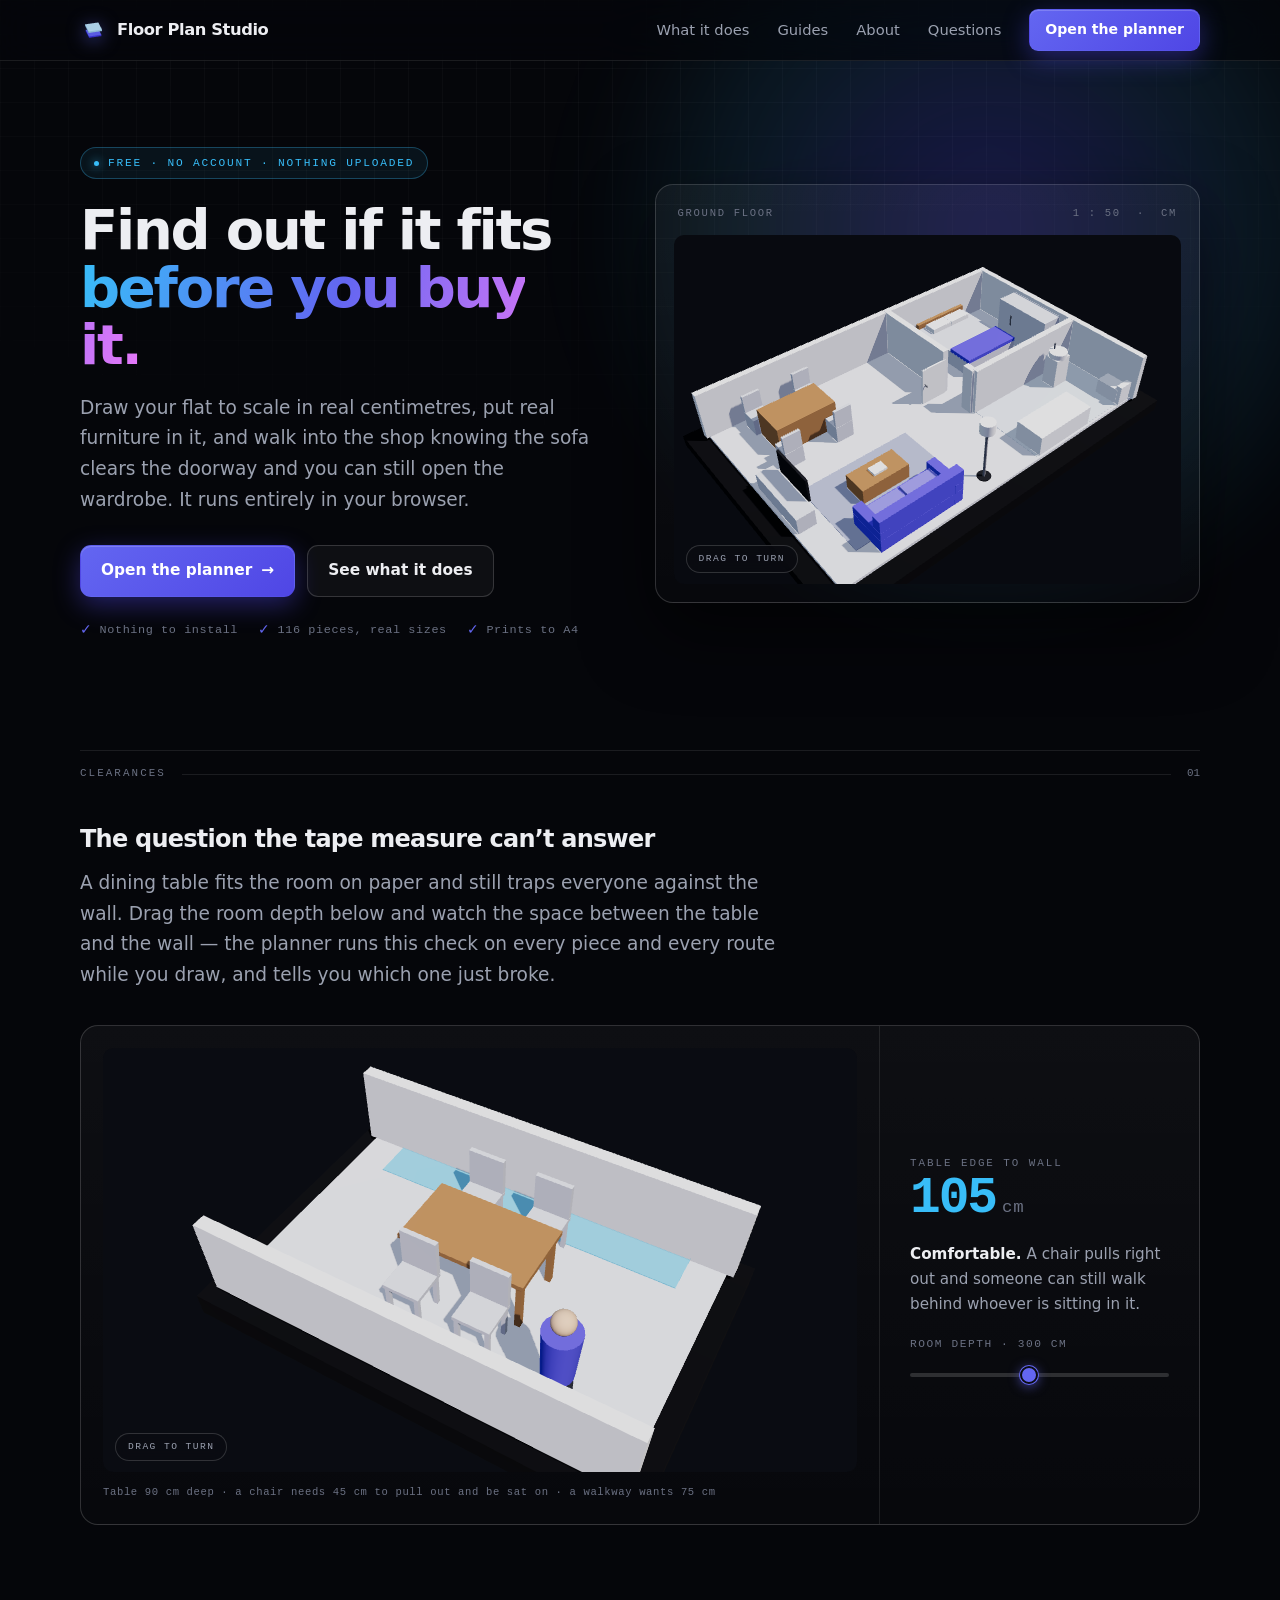
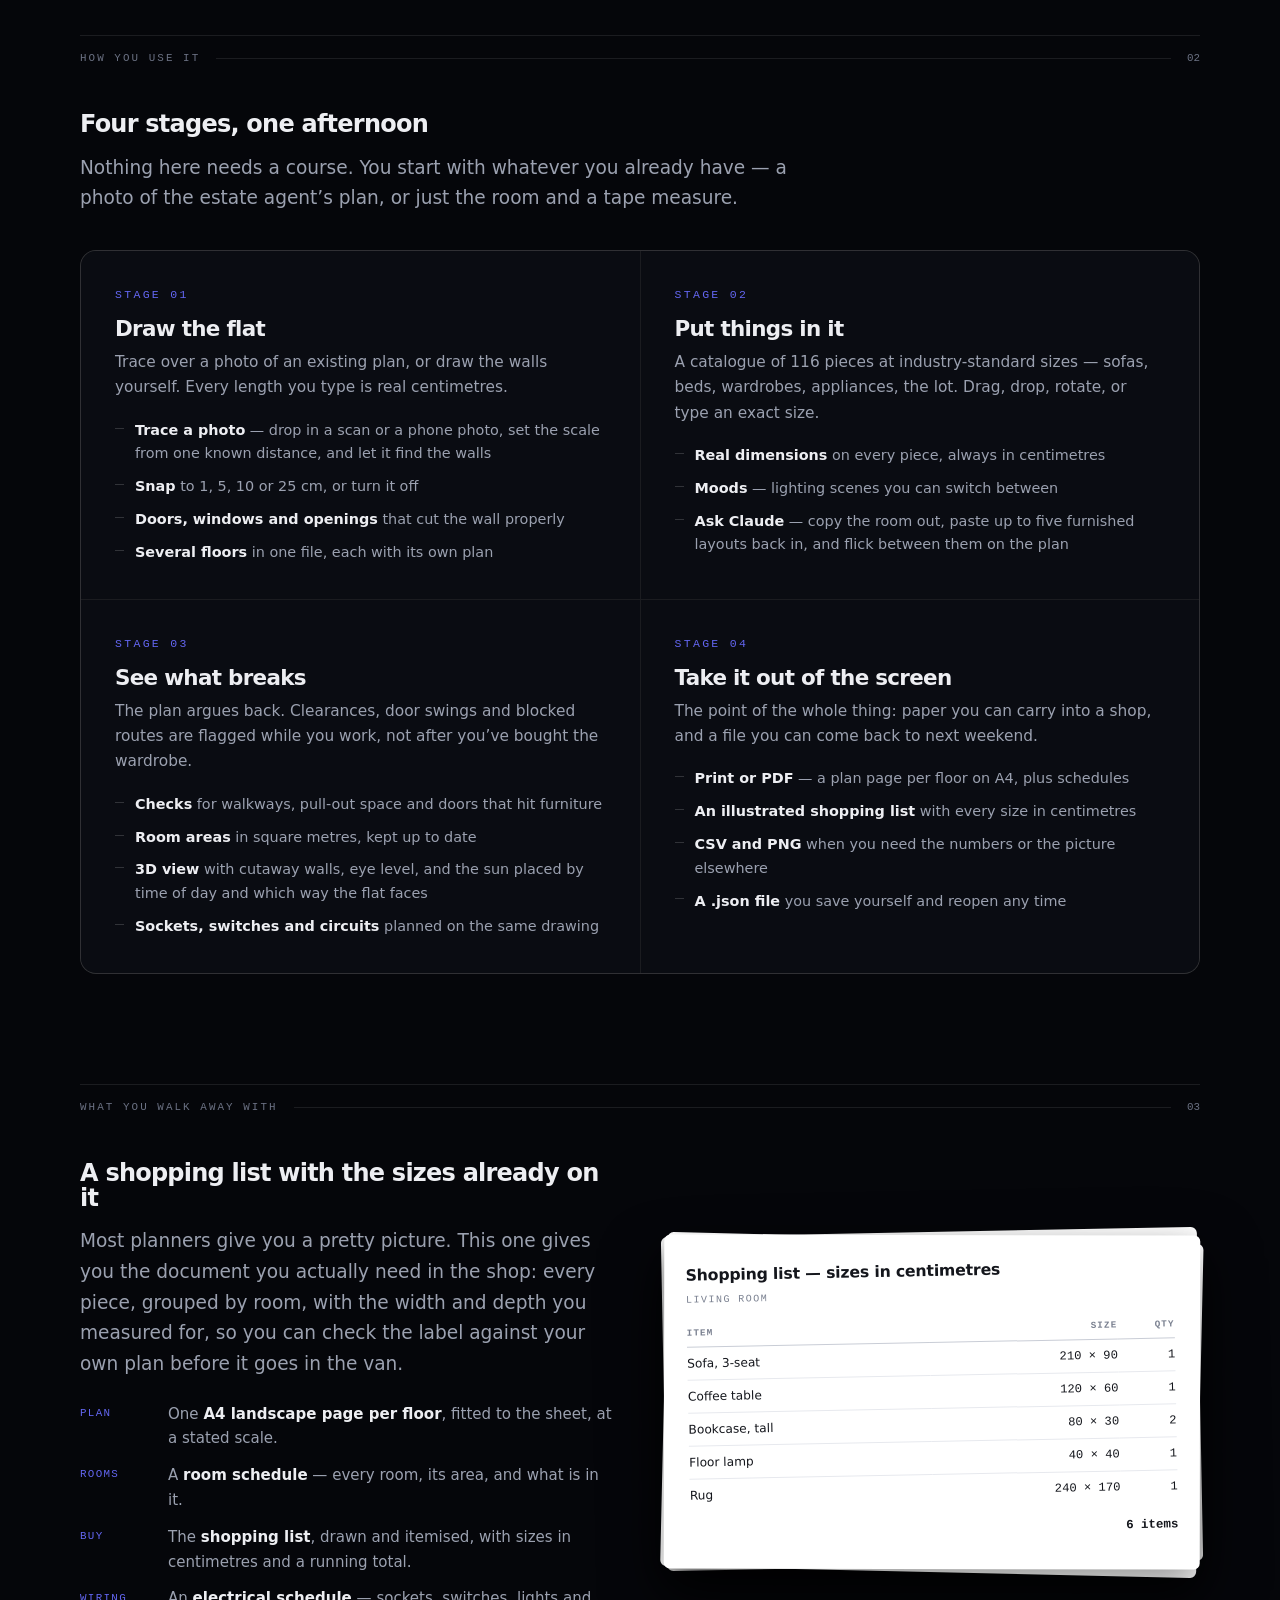
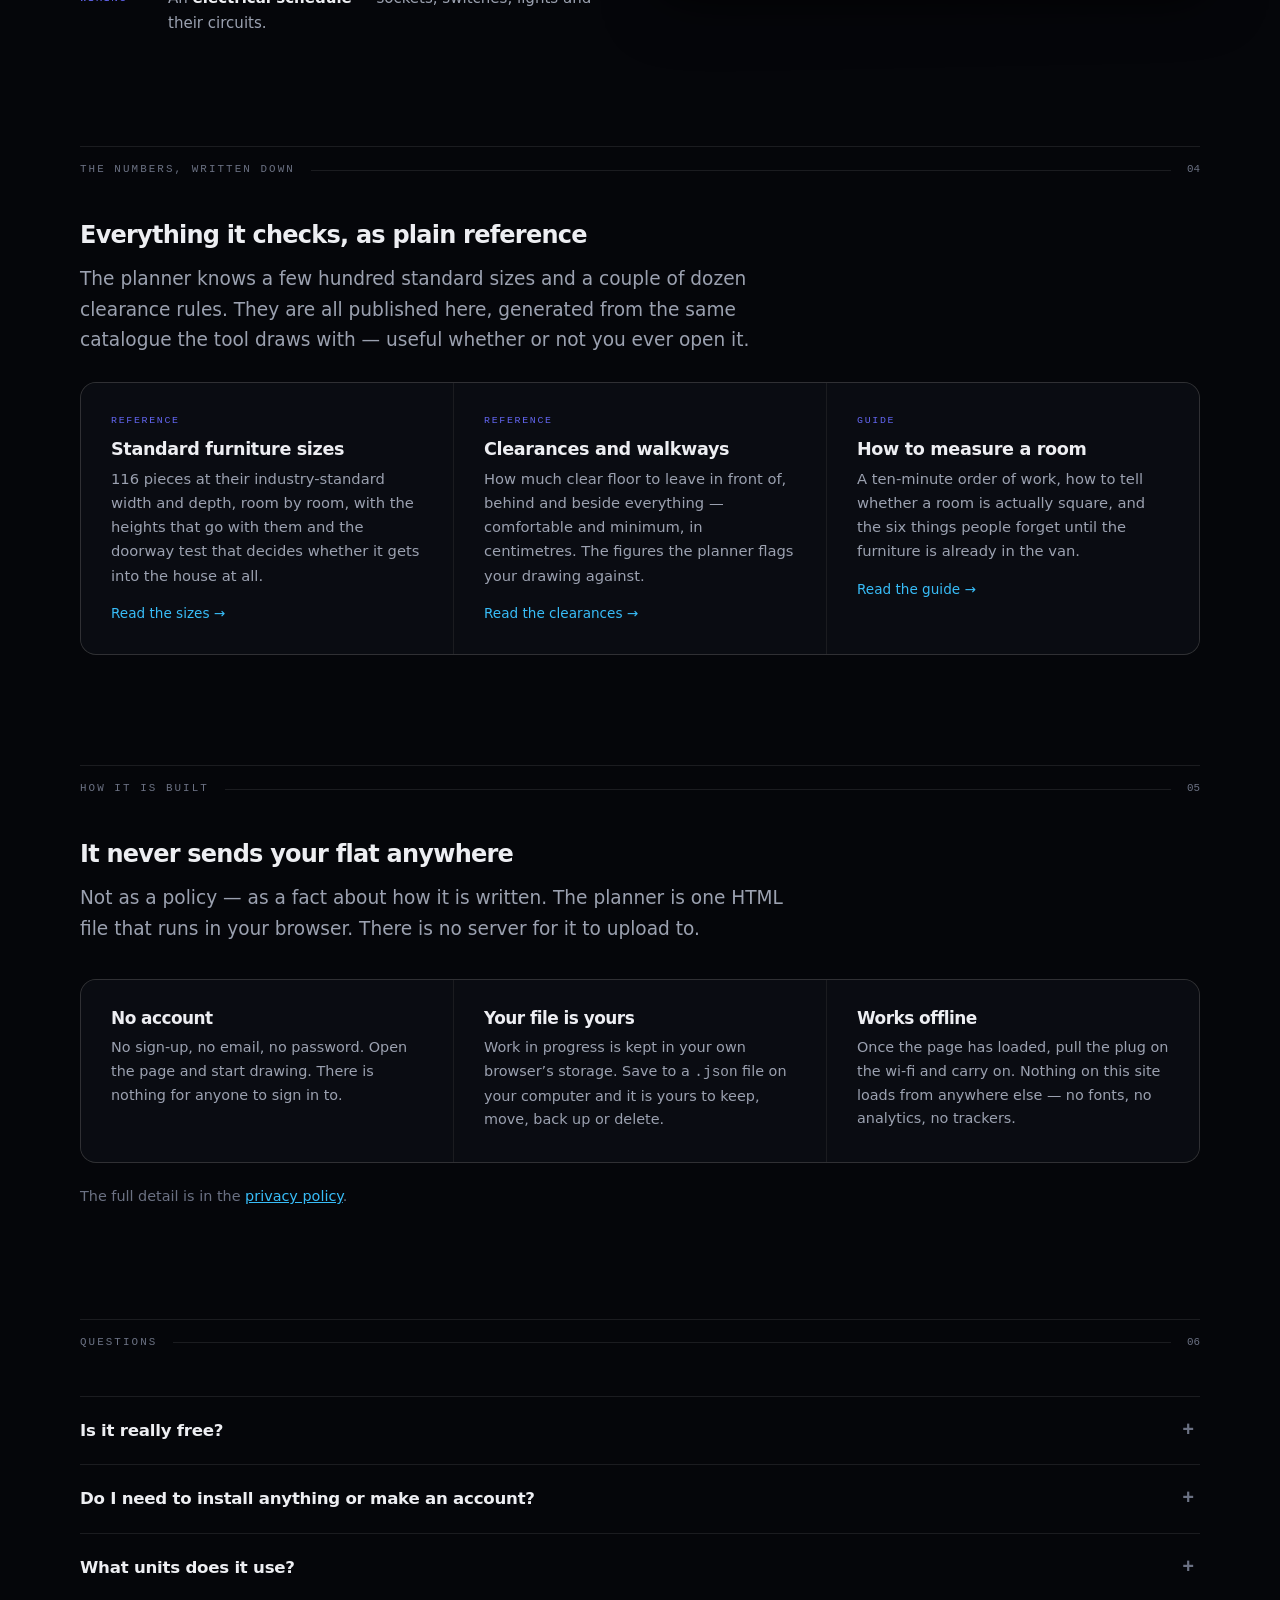
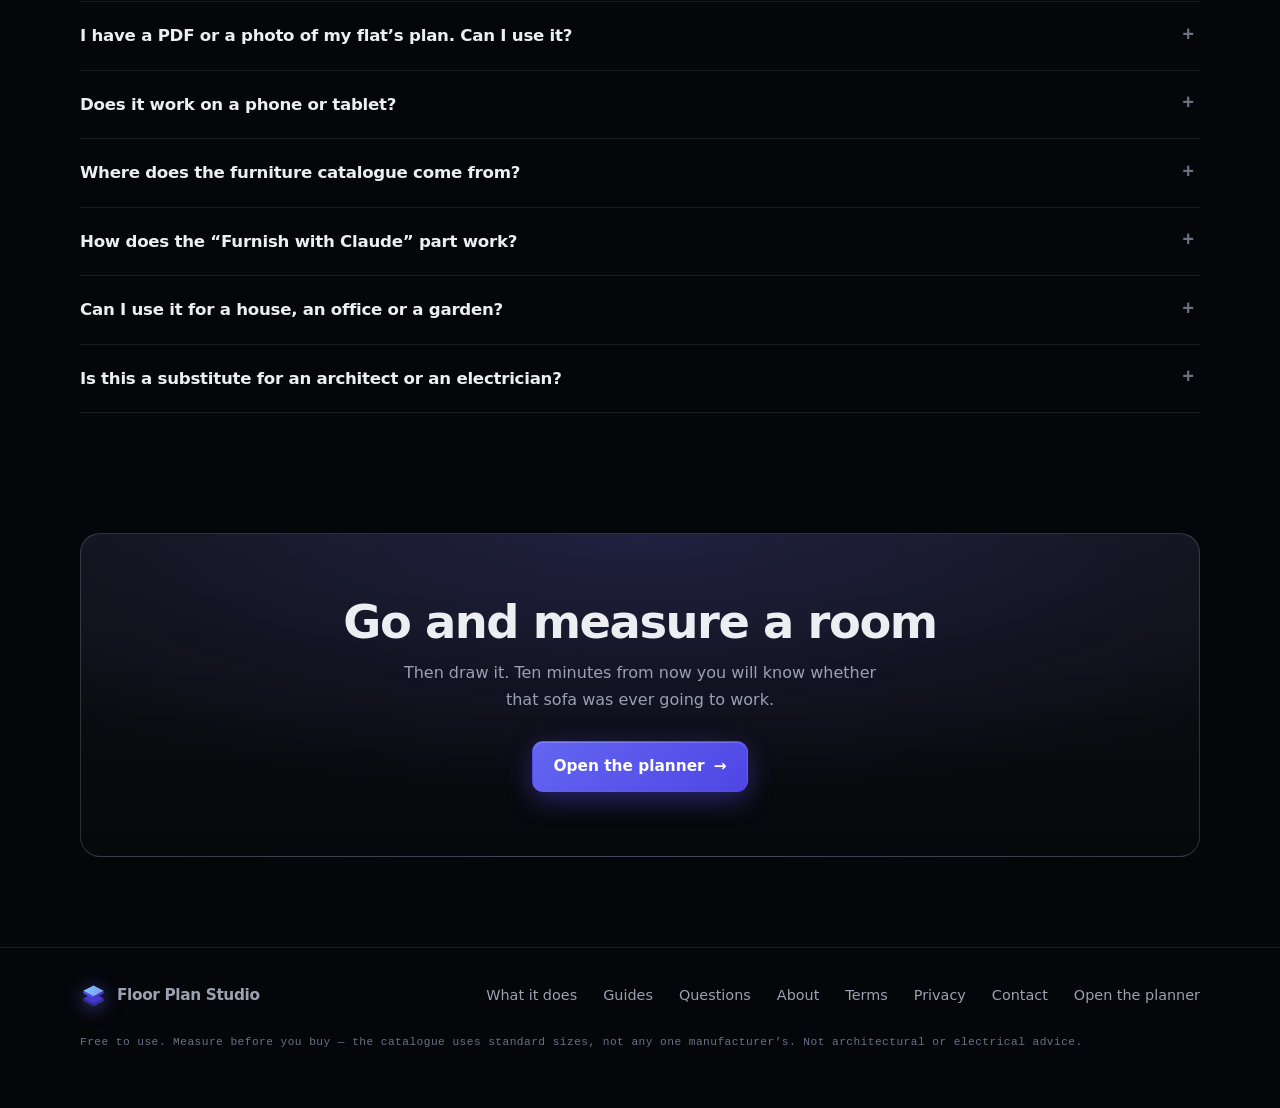
==== commit 05838852: "Give the site something to read The tool was the whole site, and a tool with a FAQ is what AdSense r" ====
--- a/index.html
+++ b/index.html
@@ -381,6 +381,18 @@
 .foot .fine{font-family:var(--mono);font-size:.7rem;color:var(--chalk-3);
             letter-spacing:.04em;width:100%;margin-top:6px}
 
+.gcards{display:grid;gap:1px;background:var(--rule);border:1px solid var(--rule);
+  border-radius:16px;overflow:hidden;margin-top:26px}
+@media(min-width:760px){.gcards{grid-template-columns:repeat(3,1fr)}}
+.gcards a{background:var(--ink-2);padding:clamp(22px,3vw,30px);text-decoration:none;
+  display:block;transition:background .18s ease}
+.gcards a:hover{background:var(--ink-3)}
+.gcards .k{font-family:var(--mono);font-size:.62rem;letter-spacing:.17em;
+  text-transform:uppercase;color:var(--indigo);display:block;margin-bottom:11px}
+.gcards h3{font-size:1.1rem;margin:0 0 8px;letter-spacing:-.02em}
+.gcards p{font-size:.92rem;color:var(--chalk-2)}
+.gcards .go{display:block;margin-top:14px;font-size:.85rem;color:var(--cyan)}
+
 /* ---------- ad slots ----------
    Space is reserved before anything loads, so switching ads on later cannot
    shove the page around under someone who is already reading it. */
@@ -438,8 +450,9 @@
   <div class="wrap hbar">
     <a class="mark" href="./"><span class="tile" id="logoTile"><canvas id="logo3d"></canvas><svg viewBox="0 0 32 32" fill="none" aria-hidden="true"><defs><linearGradient id="mk0" x1="4" y1="2" x2="28" y2="20" gradientUnits="userSpaceOnUse"><stop stop-color="#7DD3FC"/><stop offset="1" stop-color="#818CF8"/></linearGradient></defs><path d="M4 19.5 16 26 16 29 4 22.5Z" fill="#312E81"/><path d="M28 19.5 16 26 16 29 28 22.5Z" fill="#3730A3"/><path d="M16 13 28 19.5 16 26 4 19.5Z" fill="#4338CA"/><path d="M4 10.5 16 17 16 20 4 13.5Z" fill="#4F46E5"/><path d="M28 10.5 16 17 16 20 28 13.5Z" fill="#4338CA"/><path d="M16 4 28 10.5 16 17 4 10.5Z" fill="url(#mk0)"/></svg></span>Floor Plan Studio</a>
     <nav>
-      <a href="#fit" class="hide-s">Will it fit?</a>
-      <a href="#how">What it does</a>
+      <a href="#how" class="hide-s">What it does</a>
+      <a href="guides.html">Guides</a>
+      <a href="about.html" class="hide-s">About</a>
       <a href="#faq" class="hide-s">Questions</a>
       <a class="btn btn-pri btn-sm" href="app.html?v=2026-09-07.1">Open the planner</a>
     </nav>
@@ -463,7 +476,7 @@
       </div>
       <div class="under">
         <span><span class="tick">&#10003;</span>Nothing to install</span>
-        <span><span class="tick">&#10003;</span>113 pieces, real sizes</span>
+        <span><span class="tick">&#10003;</span>116 pieces, real sizes</span>
         <span><span class="tick">&#10003;</span>Prints to A4</span>
       </div>
     </div>
@@ -626,7 +639,7 @@
       <div class="stage">
         <div class="num">STAGE 02</div>
         <h3>Put things in it</h3>
-        <p>A catalogue of 113 pieces at industry-standard sizes — sofas, beds, wardrobes,
+        <p>A catalogue of 116 pieces at industry-standard sizes — sofas, beds, wardrobes,
         appliances, the lot. Drag, drop, rotate, or type an exact size.</p>
         <ul>
           <li><b>Real dimensions</b> on every piece, always in centimetres</li>
@@ -716,11 +729,52 @@
   </div>
 </section>
 
+<!-- =========================== GUIDES ============================ -->
+<section id="guides">
+  <div class="wrap">
+    <div class="band">
+      <span class="ref">The numbers, written down</span><span class="ln"></span><span class="n">04</span>
+    </div>
+    <div class="rev" style="margin-bottom:6px">
+      <h2>Everything it checks, as plain reference</h2>
+      <p class="lead" style="margin-top:16px">The planner knows a few hundred standard
+      sizes and a couple of dozen clearance rules. They are all published here, generated
+      from the same catalogue the tool draws with &mdash; useful whether or not you ever
+      open it.</p>
+    </div>
+    <div class="gcards rev">
+      <a href="furniture-sizes.html">
+        <span class="k">Reference</span>
+        <h3>Standard furniture sizes</h3>
+        <p>116 pieces at their industry-standard width and depth, room by room, with the
+        heights that go with them and the doorway test that decides whether it gets into
+        the house at all.</p>
+        <span class="go">Read the sizes &rarr;</span>
+      </a>
+      <a href="room-clearances.html">
+        <span class="k">Reference</span>
+        <h3>Clearances and walkways</h3>
+        <p>How much clear floor to leave in front of, behind and beside everything
+        &mdash; comfortable and minimum, in centimetres. The figures the planner flags
+        your drawing against.</p>
+        <span class="go">Read the clearances &rarr;</span>
+      </a>
+      <a href="measure-a-room.html">
+        <span class="k">Guide</span>
+        <h3>How to measure a room</h3>
+        <p>A ten-minute order of work, how to tell whether a room is actually square, and
+        the six things people forget until the furniture is already in the van.</p>
+        <span class="go">Read the guide &rarr;</span>
+      </a>
+    </div>
+  </div>
+</section>
+
 <!-- =========================== PRIVACY =========================== -->
 <section id="privacy">
   <div class="wrap">
     <div class="band">
-      <span class="ref">How it is built</span><span class="ln"></span><span class="n">04</span>
+      <span class="ref">How it is built</span><span class="ln"></span><span class="n">05</span>
     </div>
     <div class="rev" style="margin-bottom:34px">
       <h2>It never sends your flat anywhere</h2>
@@ -756,7 +810,7 @@
 <section id="faq">
   <div class="wrap">
     <div class="band">
-      <span class="ref">Questions</span><span class="ln"></span><span class="n">05</span>
+      <span class="ref">Questions</span><span class="ln"></span><span class="n">06</span>
     </div>
     <div class="faq rev">
       <details>
@@ -790,7 +844,7 @@
       </details>
       <details>
         <summary>Where does the furniture catalogue come from?</summary>
-        <div class="ans">The 113 pieces use generic industry-standard dimensions, not any
+        <div class="ans">The 116 pieces use generic industry-standard dimensions, not any
         one manufacturer&rsquo;s data. They are there so you can plan with something
         realistic before you have chosen a specific product — measure the real thing
         before you buy it.</div>
@@ -841,7 +895,10 @@
     <a class="mark" href="./" style="font-size:.96rem"><span class="tile"><svg viewBox="0 0 32 32" fill="none" aria-hidden="true"><defs><linearGradient id="mk1" x1="4" y1="2" x2="28" y2="20" gradientUnits="userSpaceOnUse"><stop stop-color="#7DD3FC"/><stop offset="1" stop-color="#818CF8"/></linearGradient></defs><path d="M4 19.5 16 26 16 29 4 22.5Z" fill="#312E81"/><path d="M28 19.5 16 26 16 29 28 22.5Z" fill="#3730A3"/><path d="M16 13 28 19.5 16 26 4 19.5Z" fill="#4338CA"/><path d="M4 10.5 16 17 16 20 4 13.5Z" fill="#4F46E5"/><path d="M28 10.5 16 17 16 20 28 13.5Z" fill="#4338CA"/><path d="M16 4 28 10.5 16 17 4 10.5Z" fill="url(#mk1)"/></svg></span>Floor Plan Studio</a>
     <span class="sp"></span>
     <a href="#how">What it does</a>
+    <a href="guides.html">Guides</a>
     <a href="#faq">Questions</a>
+    <a href="about.html">About</a>
+    <a href="terms.html">Terms</a>
     <a href="privacy.html">Privacy</a>
     <a href="mailto:tare2fo2ad@gmail.com">Contact</a>
     <a href="app.html?v=2026-09-07.1">Open the planner</a>
@@ -850,75 +907,7 @@
   </div>
 </footer>
 
-<script>
-/* =====================================================================
-   AD SLOTS — wired, reserved, and switched OFF.
-
-   Nothing below contacts Google until you set both `enabled` and `consent`
-   to true, so as it ships the site still makes zero third-party requests
-   and privacy.html is still accurate.
-
-   To switch them on:
-     1. Get approved for Google AdSense and create the three ad units.
-     2. Put your publisher id in ADS.client and each unit id in ADS.slots.
-     3. Put your publisher id in /ads.txt at the site root.
-     4. Give UK/EEA visitors a consent banner BEFORE any ad script loads
-        (Google's Funding Choices does this) and set ADS.consent from it.
-     5. Rewrite privacy.html first. It currently states outright that this
-        site carries no advertising and sets no cookies; serving ads while
-        that text is live is both untrue and an AdSense policy problem.
-     6. Set ADS.enabled = true, and do the same in privacy.html if you want
-        a slot there too.
-
-   Add ?adpreview=1 to any URL to see exactly where the slots sit, without
-   loading anything from anyone.
-   ===================================================================== */
-var ADS = {
-  enabled : false,
-  consent : false,
-  client  : "ca-pub-0000000000000000",
-  slots   : {
-    "in-content-1" : "0000000000",
-    "in-content-2" : "0000000000",
-    "footer"       : "0000000000"
-  }
-};
-
-(function(){
-  "use strict";
-  var boxes = [].slice.call(document.querySelectorAll(".adslot"));
-  if(!boxes.length) return;
-
-  if(/[?&]adpreview=1/.test(location.search)){
-    boxes.forEach(function(b){ b.hidden = false; b.classList.add("preview"); });
-    return;
-  }
-  if(!ADS.enabled || !ADS.consent) return;
-  if(!/^ca-pub-\d{10,}$/.test(ADS.client)) return;   // still the placeholder id
-
-  var tag = document.createElement("script");
-  tag.async = true;
-  tag.crossOrigin = "anonymous";
-  tag.src = "https://pagead2.googlesyndication.com/pagead/js/adsbygoogle.js?client=" +
-            encodeURIComponent(ADS.client);
-  document.head.appendChild(tag);
-
-  boxes.forEach(function(b){
-    var id = ADS.slots[b.getAttribute("data-ad-slot")];
-    if(!id || /^0+$/.test(id)) return;
-    var ins = document.createElement("ins");
-    ins.className = "adsbygoogle";
-    ins.style.display = "block";
-    ins.setAttribute("data-ad-client", ADS.client);
-    ins.setAttribute("data-ad-slot", id);
-    ins.setAttribute("data-ad-format", "auto");
-    ins.setAttribute("data-full-width-responsive", "true");
-    b.querySelector(".adbox").appendChild(ins);
-    b.hidden = false;
-    (window.adsbygoogle = window.adsbygoogle || []).push({});
-  });
-})();
-</script>
+<script src="ads.js"></script>
 
 <script>
 /* ---------------------------------------------------------------------
@@ -1382,73 +1371,6 @@
 })();
 </script>
 
-<script>
-/* =====================================================================
-   The note for people running an ad blocker.
-
-   It only ever appears when ads are actually switched on above - there is
-   no point asking someone to unblock ads that are not running. It is a card
-   in the corner, never a modal, it never covers the drawing, and once it is
-   dismissed it stays dismissed for a month.
-
-   Detection is done locally with a bait element. No request is made to
-   anyone to work out whether a blocker is present.
-   ===================================================================== */
-(function(){
-  "use strict";
-  var KEY = "fps-adnote", MONTH = 30 * 24 * 60 * 60 * 1000;
-  var preview = /[?&]adpreview=1/.test(location.search);
-
-  if(!preview && !ADS.enabled) return;
-  try{
-    var seen = +localStorage.getItem(KEY);
-    if(!preview && seen && Date.now() - seen < MONTH) return;
-  }catch(e){}
-
-  var bait = document.createElement("div");
-  bait.className = "ad-banner ads adsbox pub_300x250 text-ad doubleclick ad-placement";
-  bait.style.cssText = "position:absolute;left:-9999px;top:-9999px;width:300px;height:250px";
-  document.body.appendChild(bait);
-
-  setTimeout(function(){
-    var cs = getComputedStyle(bait);
-    var blocked = bait.offsetHeight === 0 || bait.clientHeight === 0 ||
-                  cs.display === "none" || cs.visibility === "hidden" ||
-                  (ADS.enabled && ADS.consent && typeof window.adsbygoogle === "undefined");
-    bait.remove();
-    if(blocked || preview) show();
-  }, 400);
-
-  function show(){
-    var n = document.createElement("aside");
-    n.className = "adnote";
-    n.setAttribute("role", "complementary");
-    n.setAttribute("aria-label", "A note about ads");
-    n.innerHTML =
-      '<h3>Ads are what keep this free</h3>' +
-      '<p>There is no paid tier here, no account and nothing held back. Two or ' +
-      'three ads on this page are the only thing paying for the tool. If you can, ' +
-      'allow them on this site.</p>' +
-      '<p style="margin-bottom:8px;color:var(--chalk)">Here is what you will never get from us:</p>' +
-      '<ul><li>Pop-ups, pop-unders or interstitials</li>' +
-      '<li>Anything that covers your drawing</li>' +
-      '<li>Auto-playing video or sound</li>' +
-      '<li>Ads inside the planner itself</li></ul>' +
-      '<div class="row">' +
-      '<button class="yes" type="button">I\'ve allowed it</button>' +
-      '<button class="no"  type="button">Not now</button></div>';
-    document.body.appendChild(n);
-    requestAnimationFrame(function(){ n.classList.add("in"); });
-
-    n.querySelector(".yes").onclick = function(){ location.reload(); };
-    n.querySelector(".no").onclick  = function(){
-      try{ localStorage.setItem(KEY, Date.now()); }catch(e){}
-      n.classList.remove("in");
-      setTimeout(function(){ n.remove(); }, 450);
-    };
-  }
-})();
-</script>
 
 <script type="application/ld+json">
 {
@@ -1522,7 +1444,7 @@
       "name": "Where does the furniture catalogue come from?",
       "acceptedAnswer": {
         "@type": "Answer",
-        "text": "The 113 pieces use generic industry-standard dimensions, not any one manufacturer’s data. They are there so you can plan with something realistic before you have chosen a specific product — measure the real thing before you buy it."
+        "text": "The 116 pieces use generic industry-standard dimensions, not any one manufacturer’s data. They are there so you can plan with something realistic before you have chosen a specific product — measure the real thing before you buy it."
       }
     },
     {
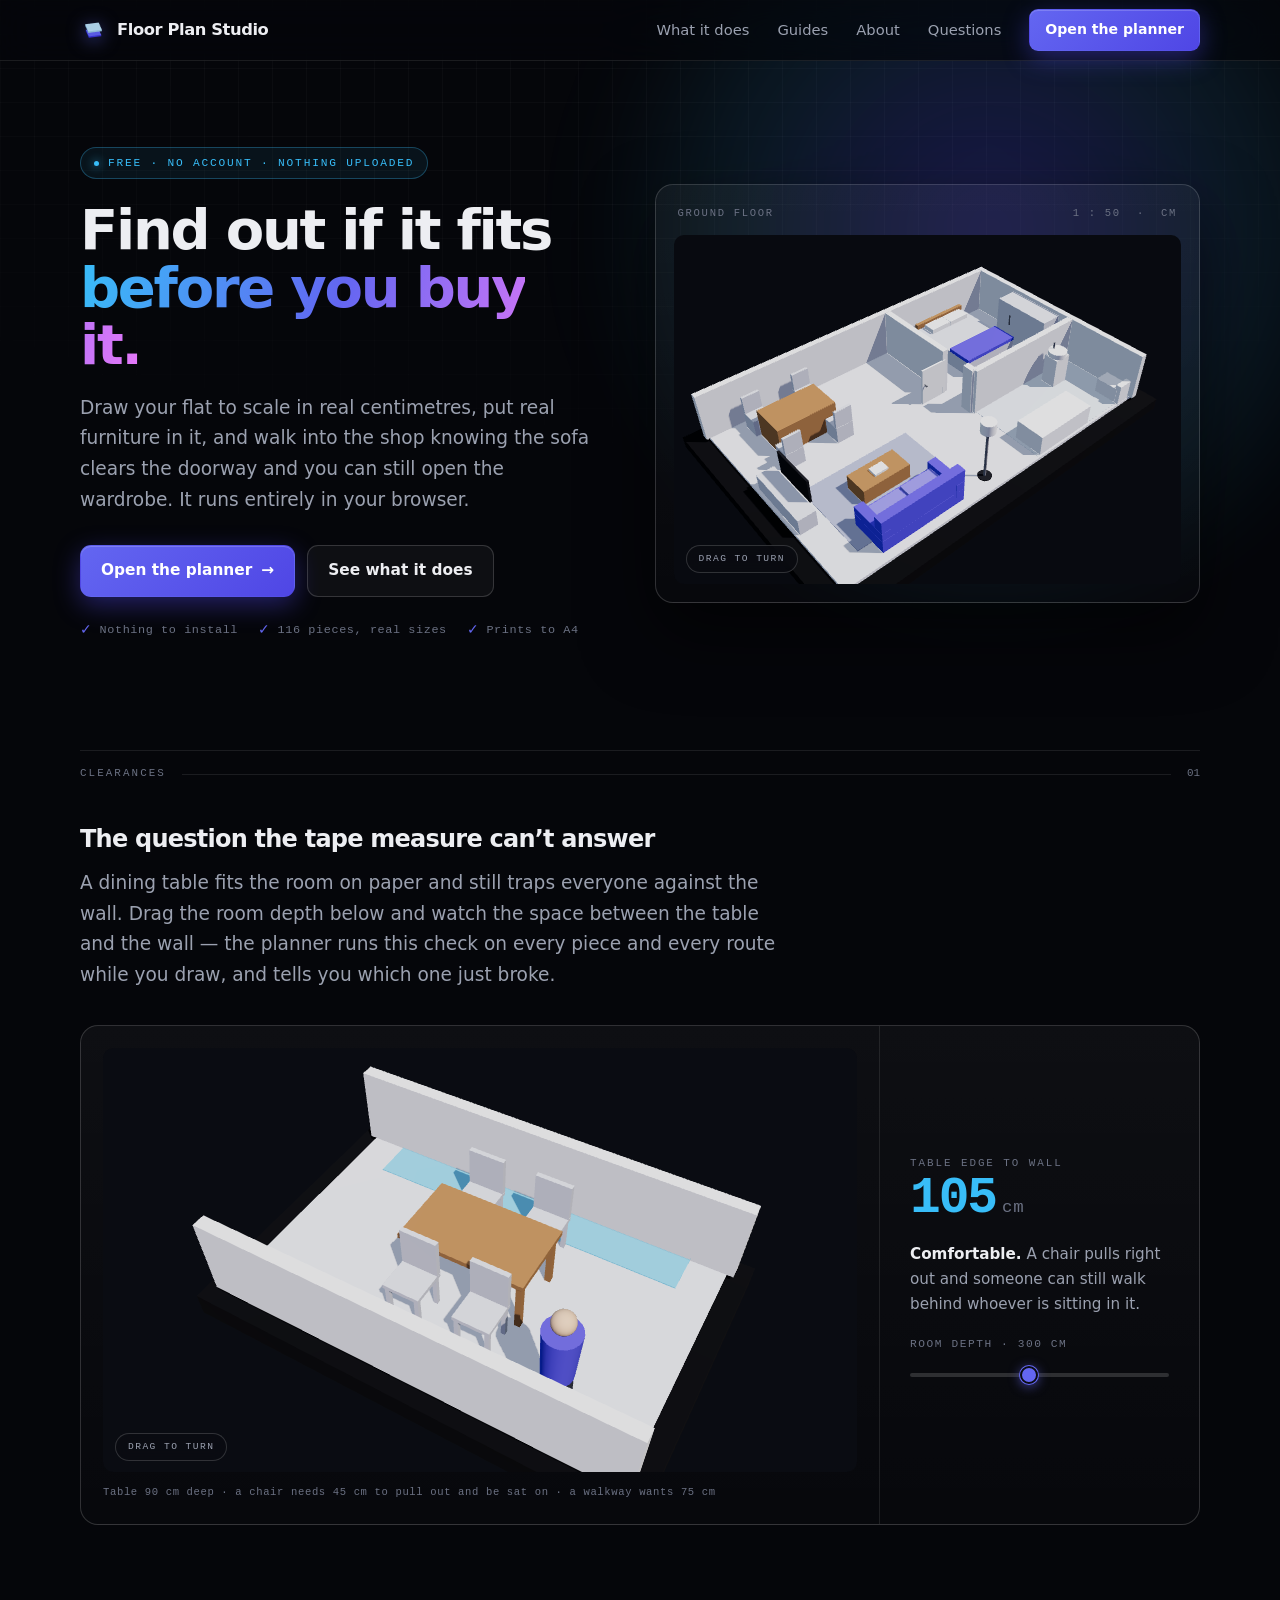
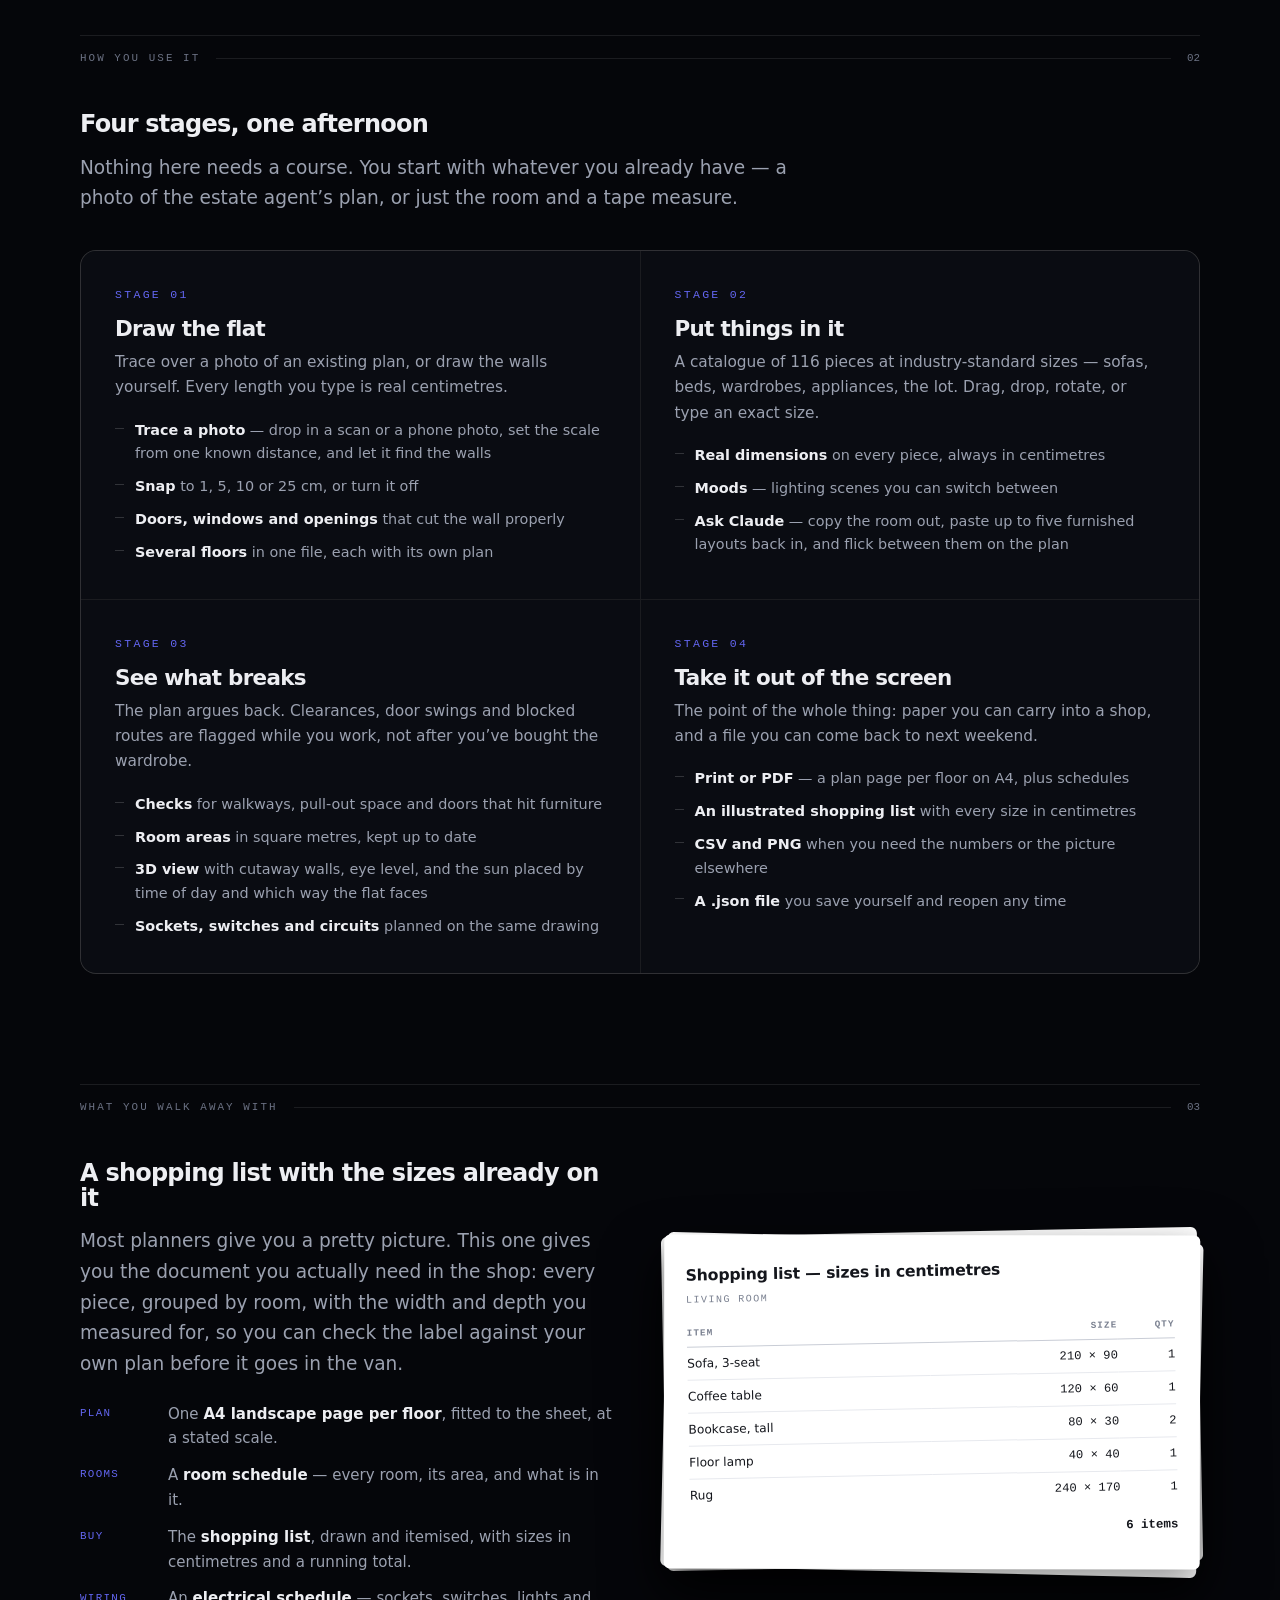
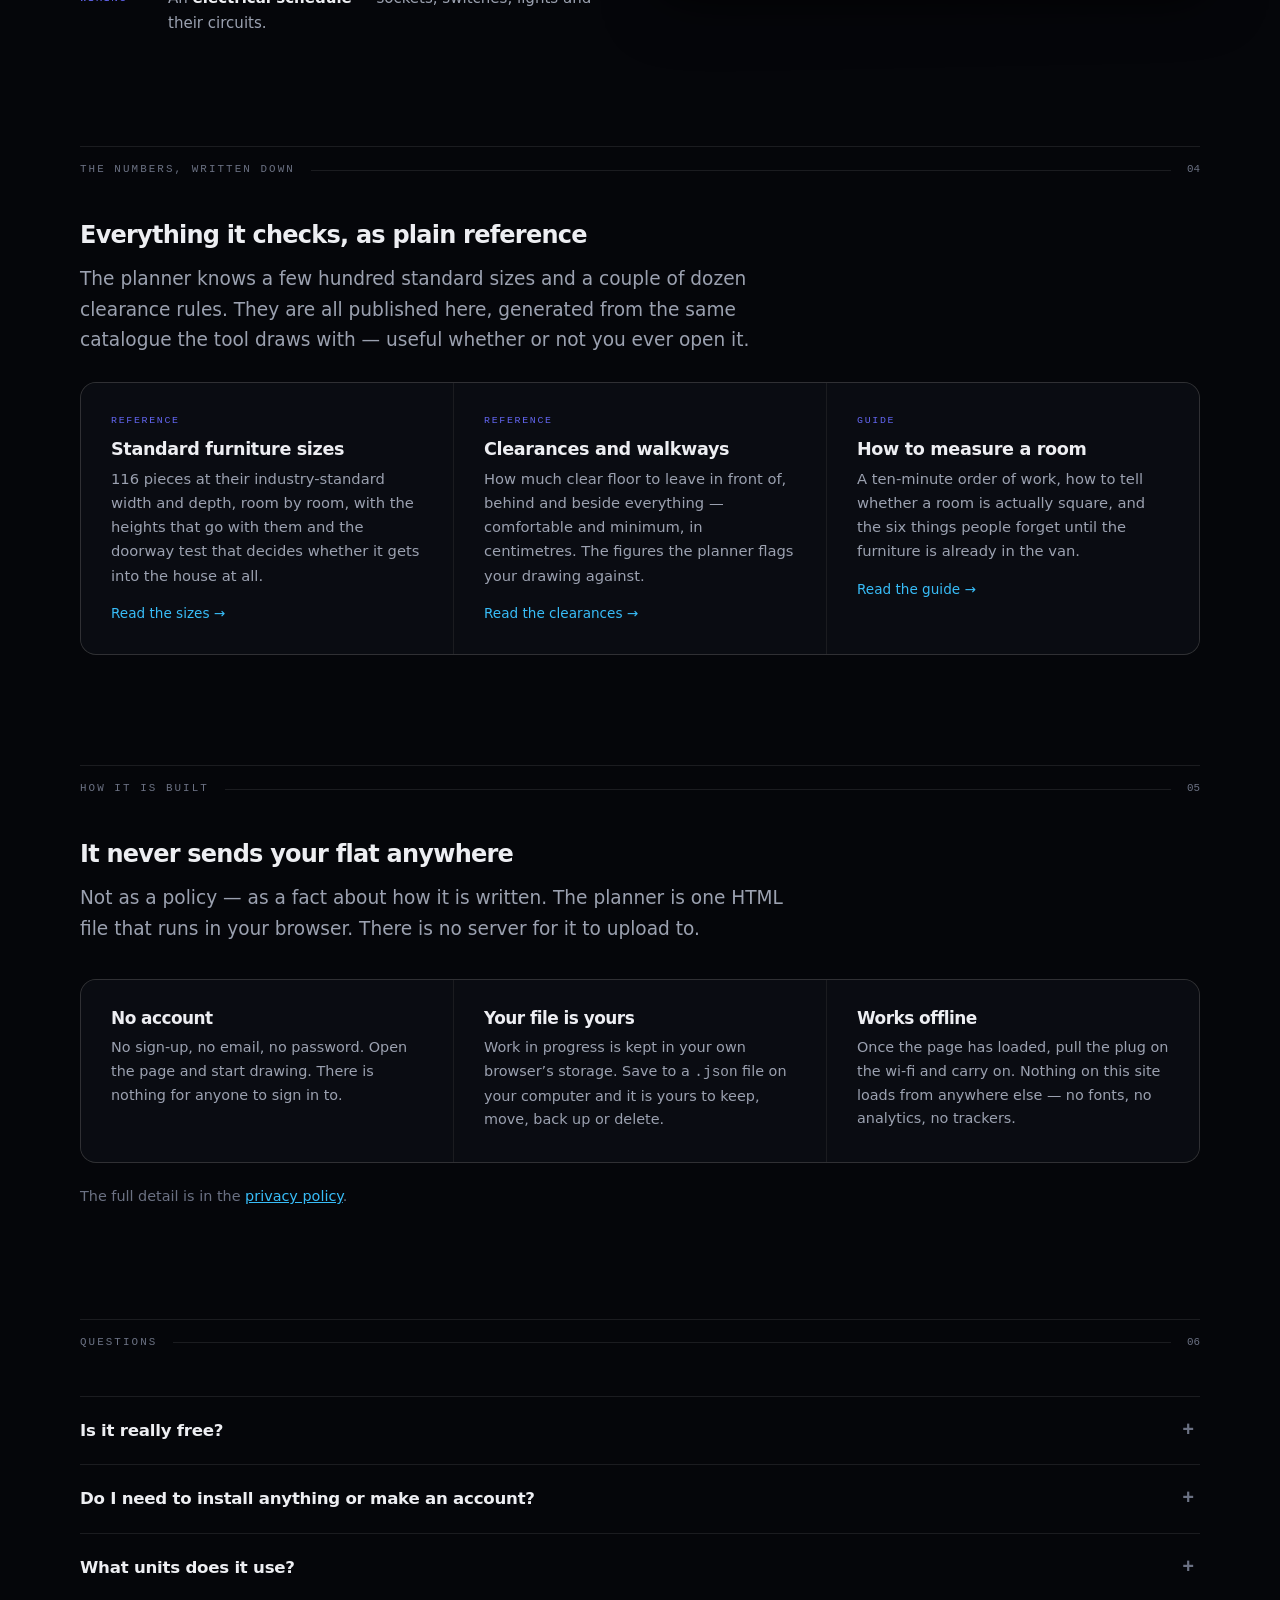
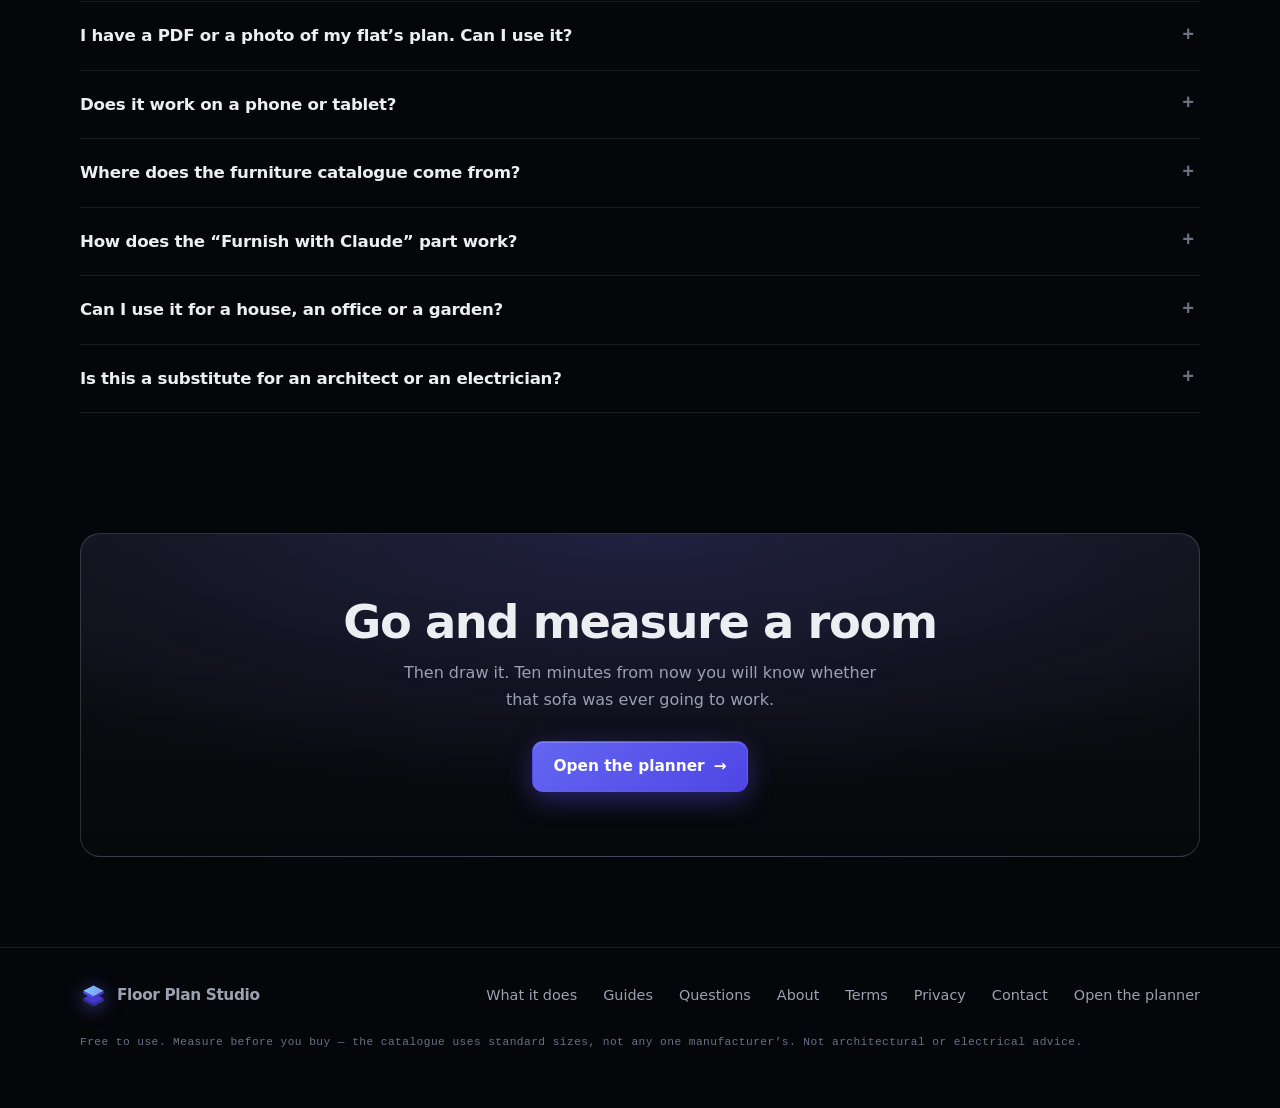
==== commit 39c978f7: "Fix two real defects found reading back the ad and page code The ad-blocker note could be created an" ====
--- a/index.html
+++ b/index.html
@@ -311,7 +311,7 @@
 }
 .paper::before{transform:rotate(2.4deg) translateY(6px)}
 .paper::after{transform:rotate(1.2deg) translateY(3px)}
-.paper h4{margin:0 0 4px;font-size:.98rem;letter-spacing:-.01em}
+.paper .ph{margin:0 0 4px;font-size:.98rem;letter-spacing:-.01em;font-weight:660}
 .paper .sub{font-family:var(--mono);font-size:.63rem;letter-spacing:.14em;
             text-transform:uppercase;color:#7A8090;margin-bottom:16px}
 .paper table{width:100%;border-collapse:collapse;font-size:.76rem}
@@ -414,9 +414,10 @@
   background:linear-gradient(180deg,rgba(20,21,30,.96),rgba(10,11,17,.96));
   box-shadow:0 24px 60px rgba(0,0,0,.7);
   -webkit-backdrop-filter:blur(18px);backdrop-filter:blur(18px);
-  transform:translateY(20px);opacity:0;transition:opacity .45s var(--enter),
+  transform:translateY(20px);opacity:0;pointer-events:none;
+  transition:opacity .45s var(--enter),
   transform .45s var(--enter)}
-.adnote.in{transform:none;opacity:1}
+.adnote.in{transform:none;opacity:1;pointer-events:auto}
 .adnote h3{font-size:1.02rem;margin-bottom:8px}
 .adnote p{font-size:.88rem;color:var(--chalk-2);margin-bottom:12px}
 .adnote ul{list-style:none;margin:0 0 16px;padding:0;display:grid;gap:6px}
@@ -704,8 +705,8 @@
         </ul>
       </div>
       <div class="rev">
-        <div class="paper">
-          <h4>Shopping list — sizes in centimetres</h4>
+        <div class="paper" role="img" aria-label="A printed shopping list: each piece grouped by room, with its width and depth in centimetres and a running total.">
+          <div class="ph">Shopping list — sizes in centimetres</div>
           <div class="sub">Living room</div>
           <table>
             <thead><tr><th>Item</th><th class="n">Size</th><th class="n">Qty</th></tr></thead>
